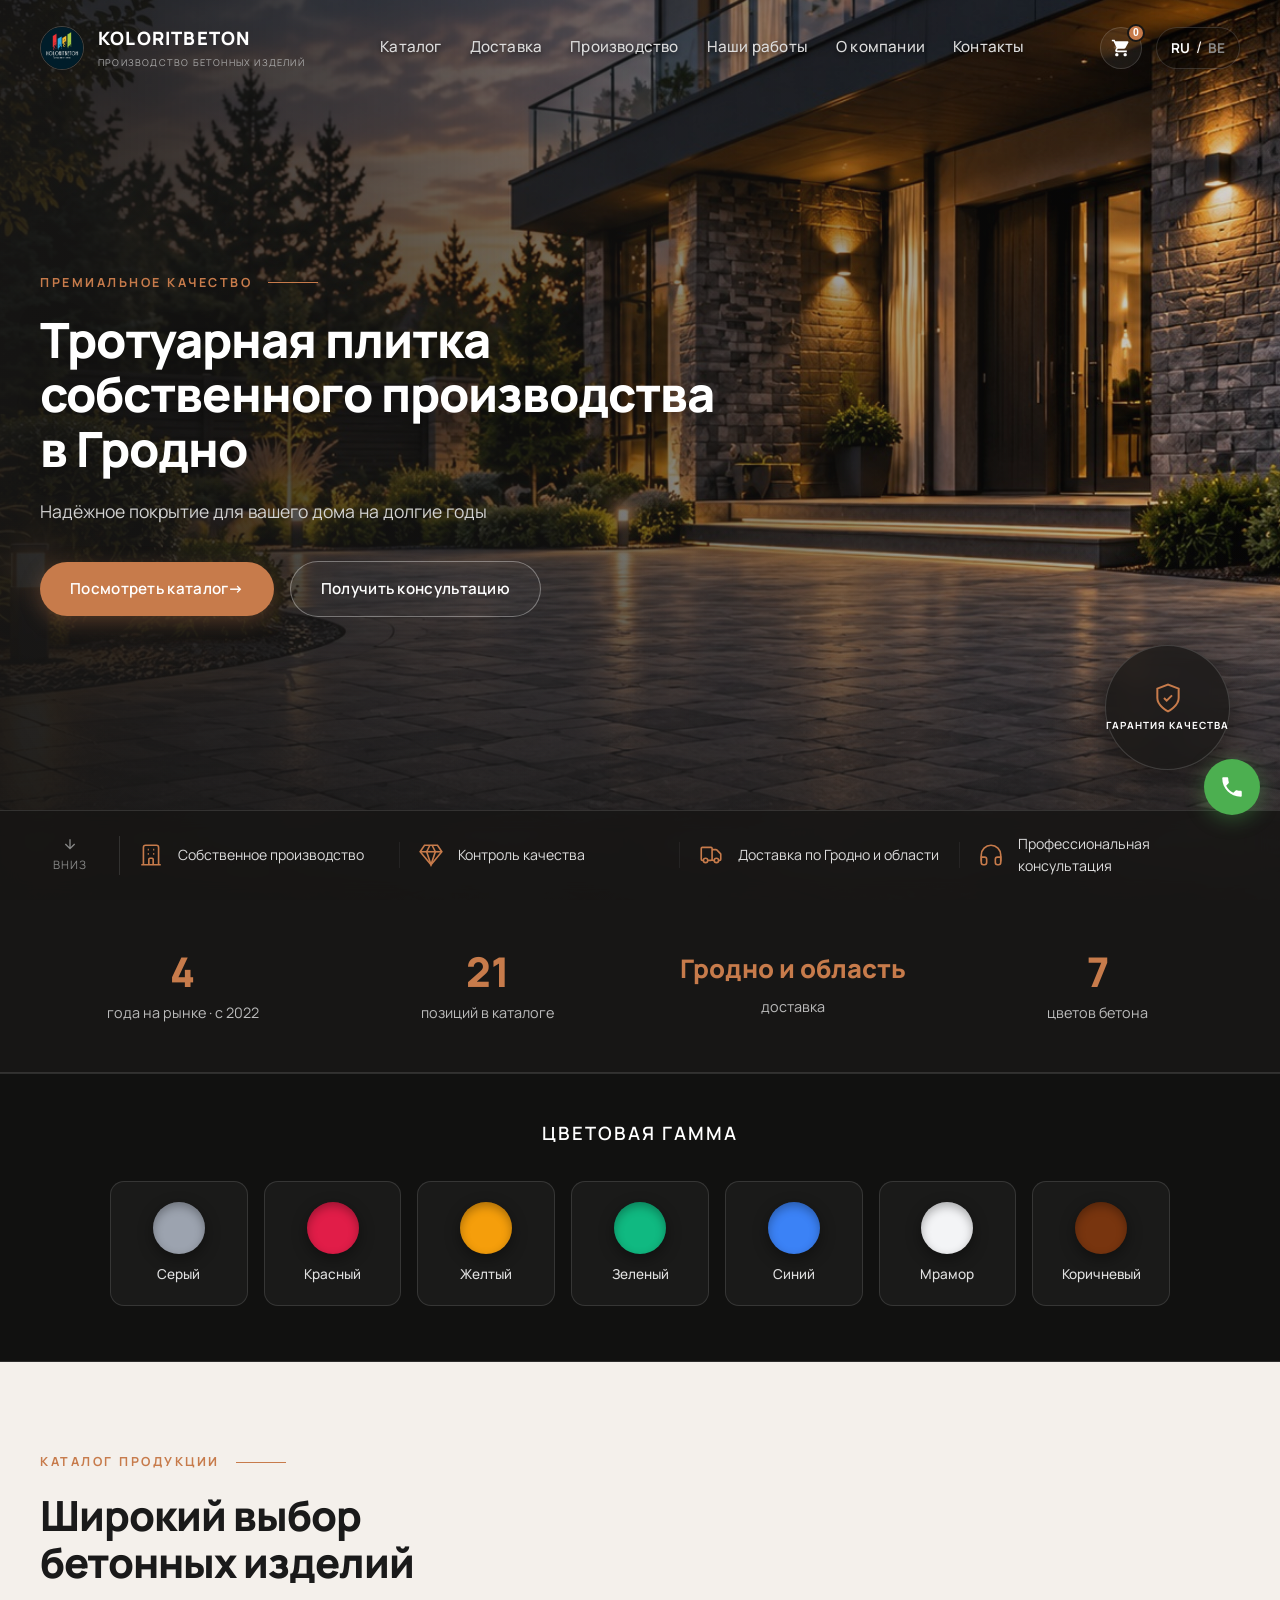
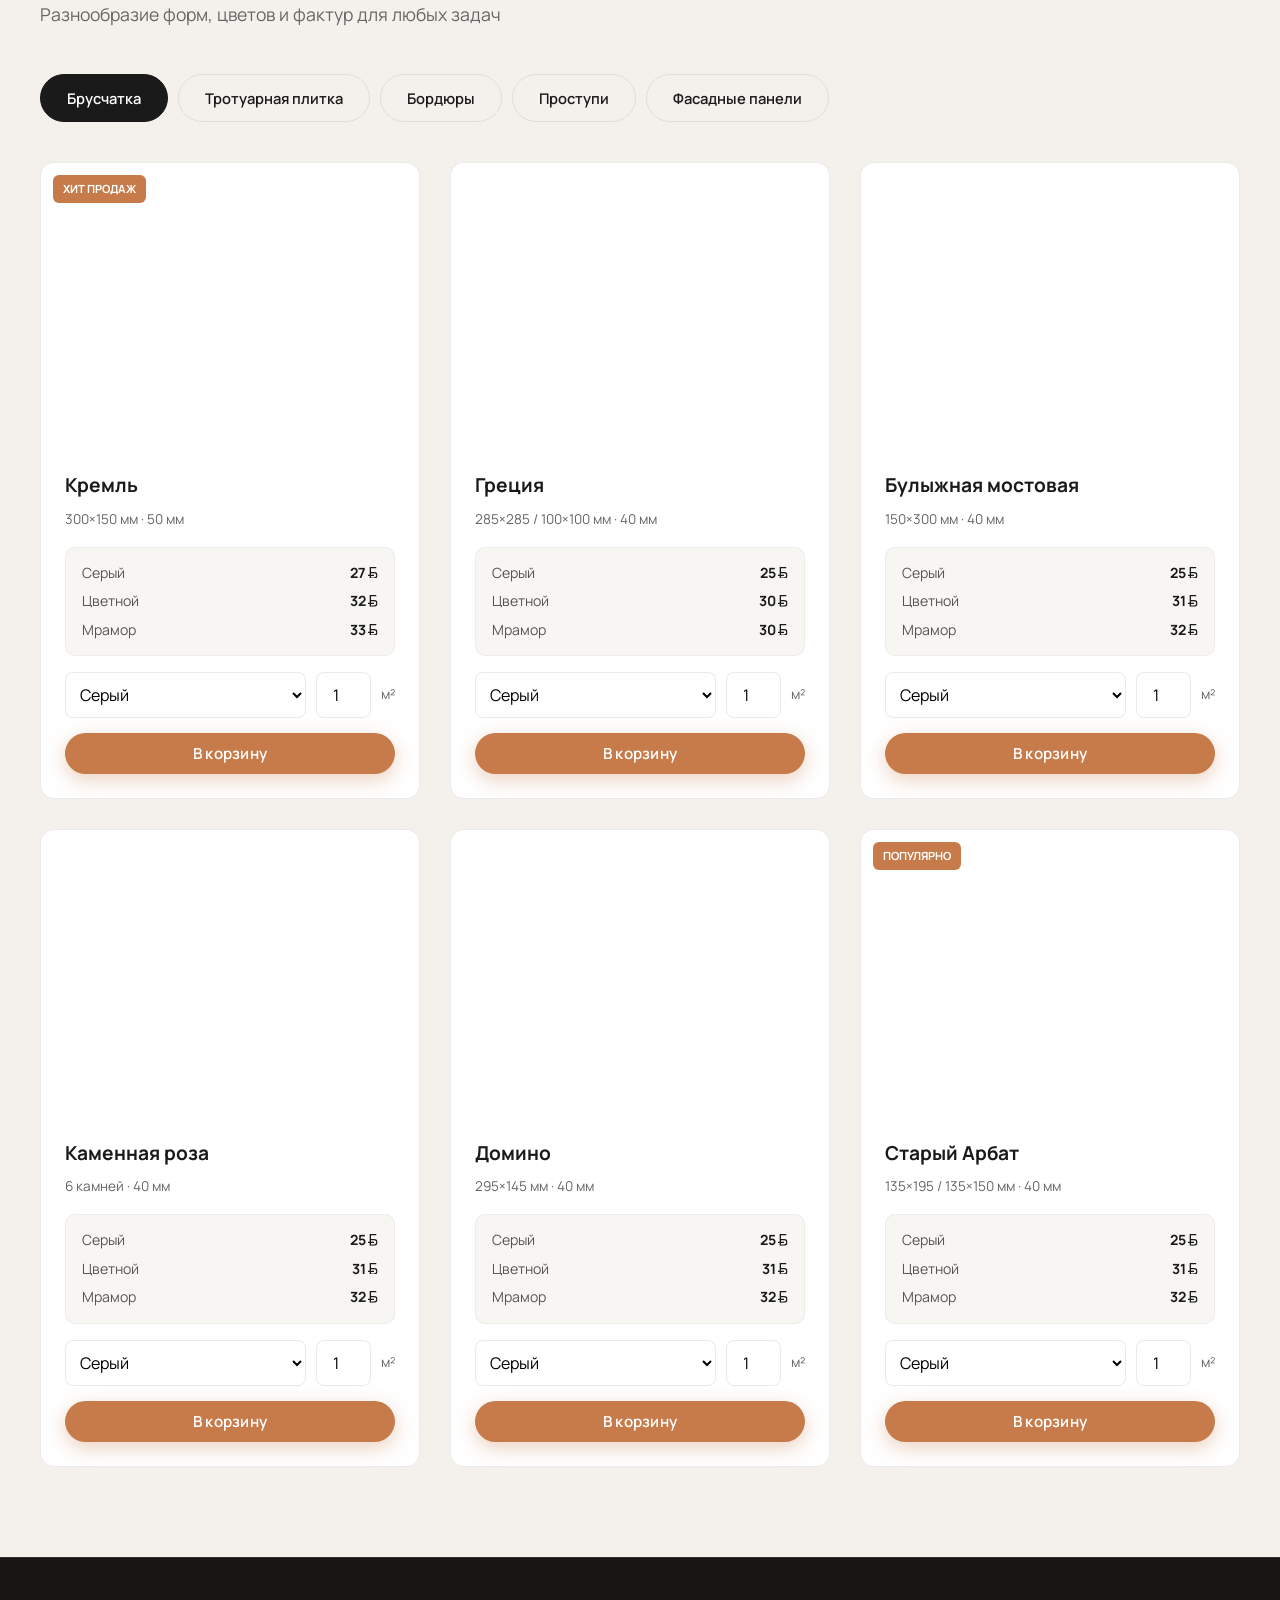
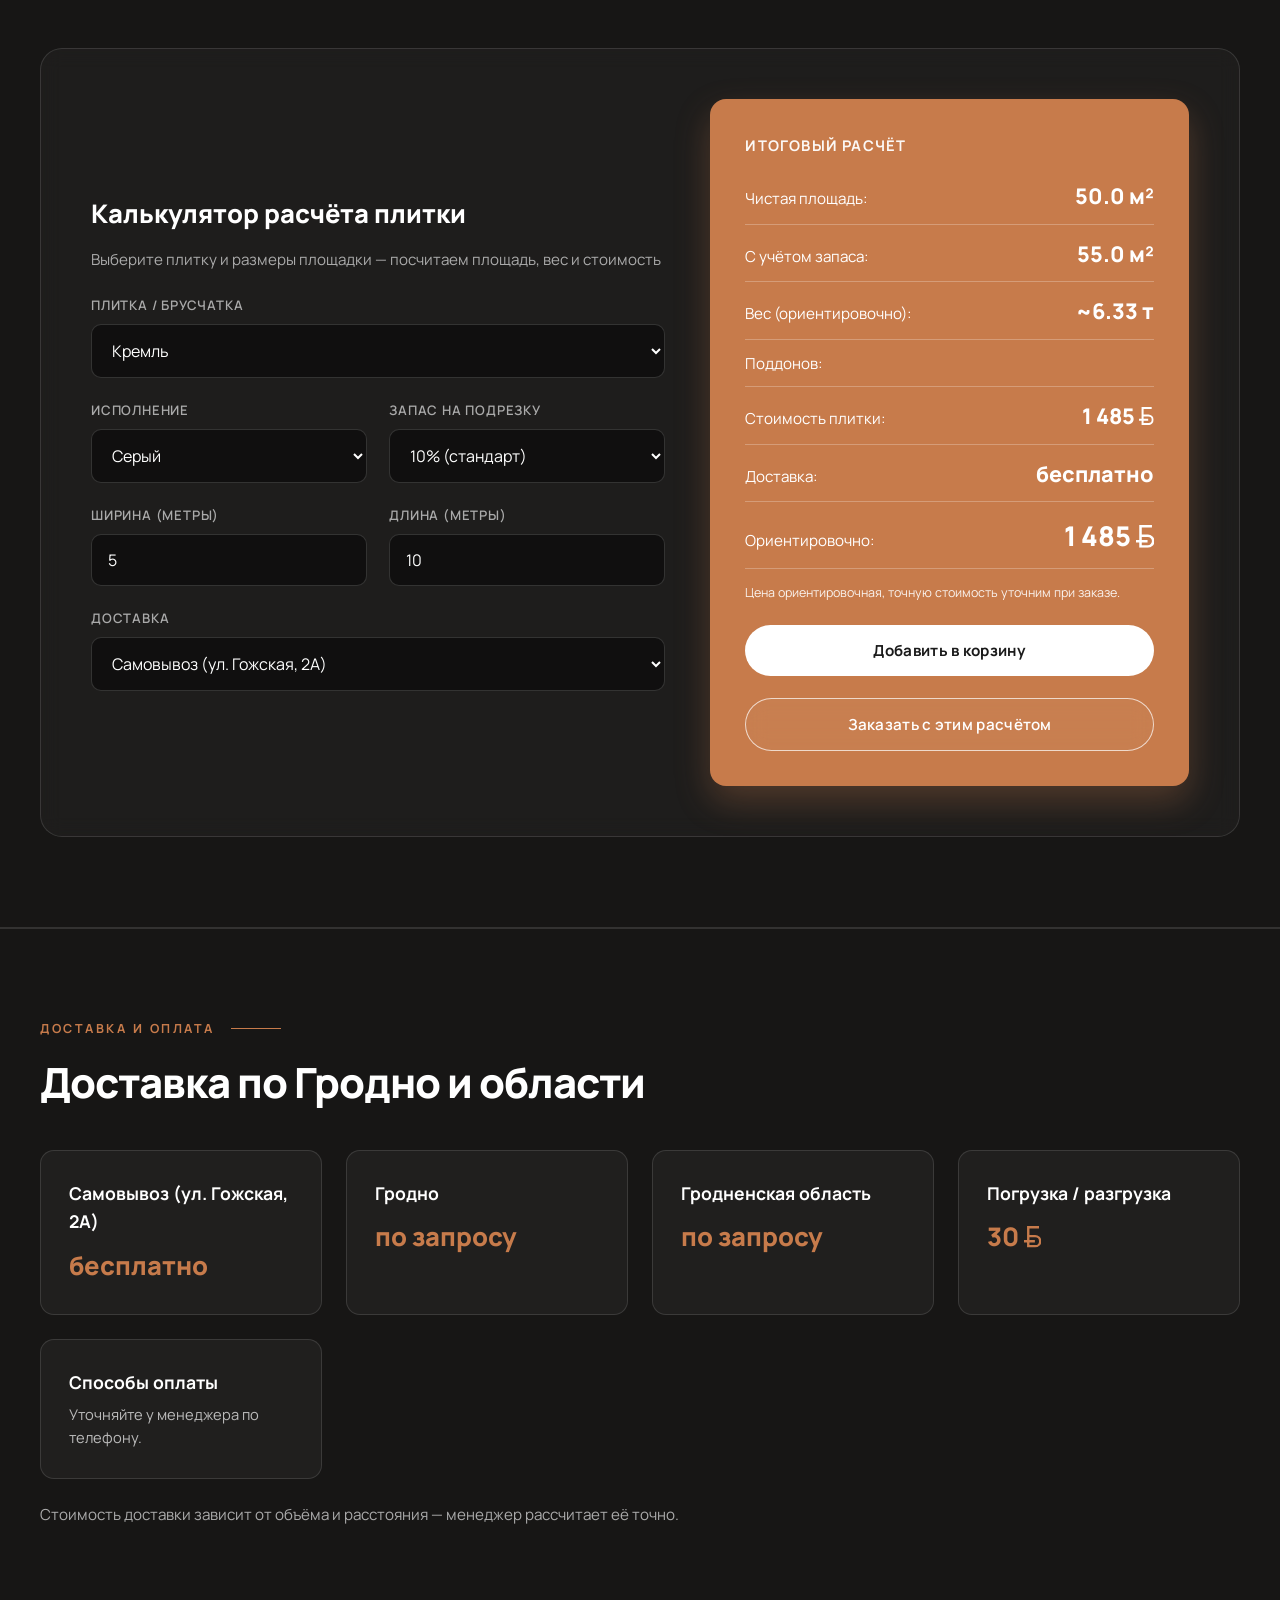
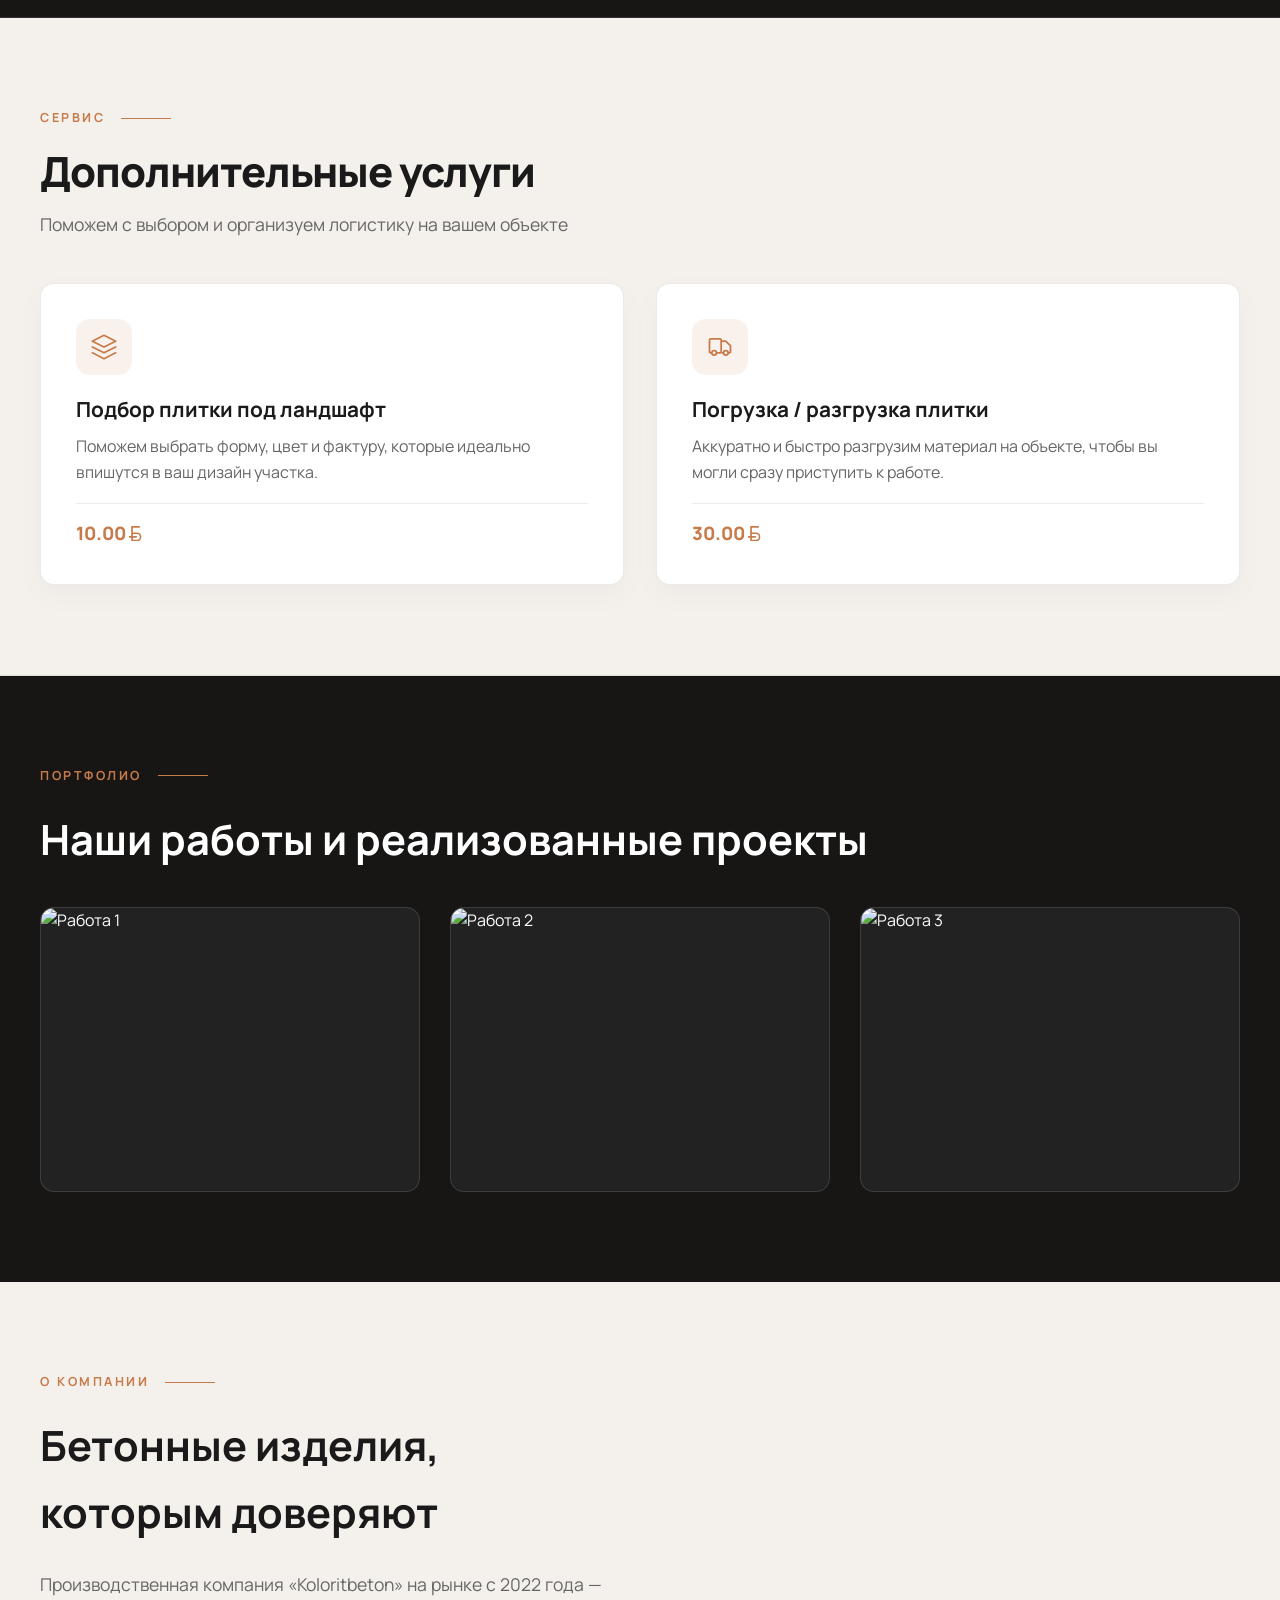
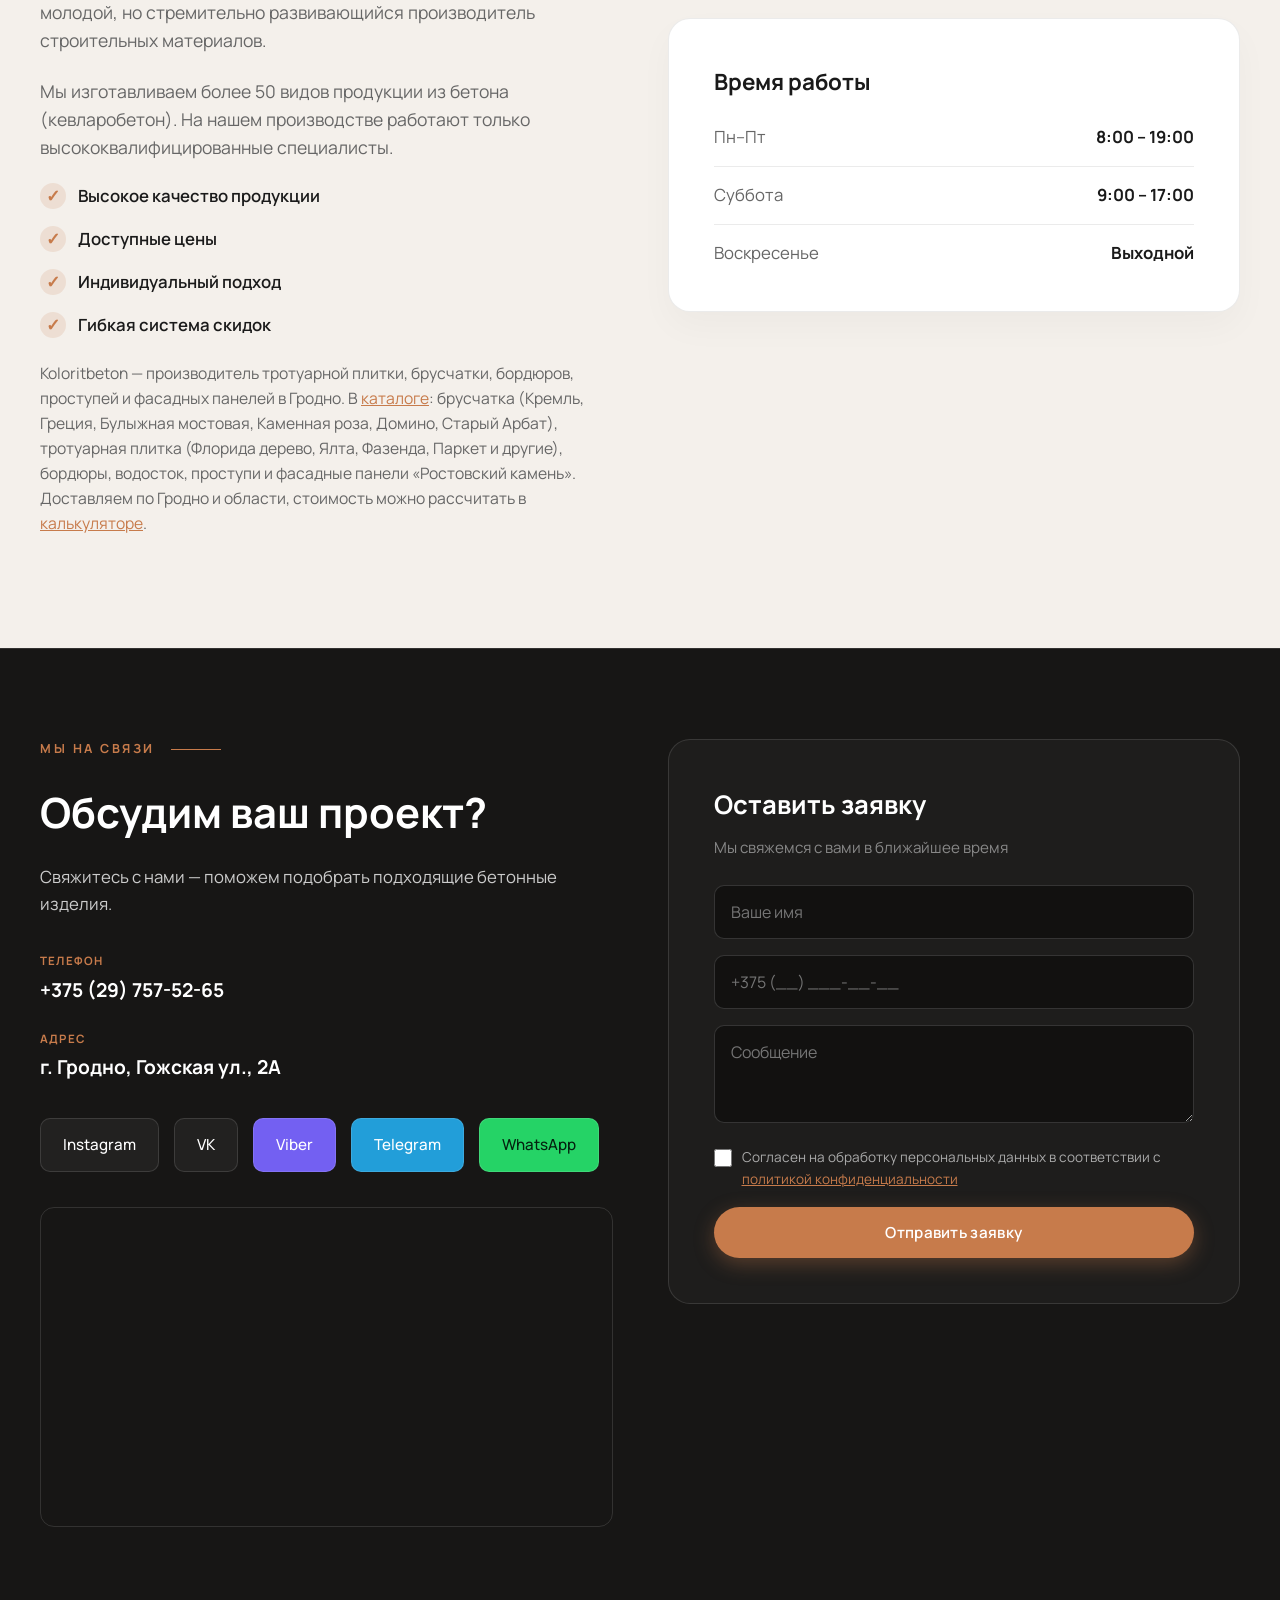
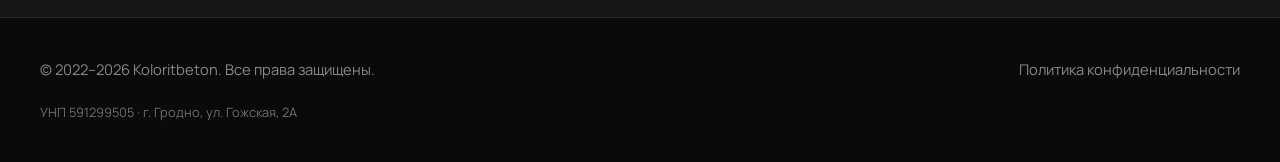
==== index.html @ 0c97b99b "Add files via upload" ====
<!DOCTYPE html>
<html lang="ru">
<head>
  <meta charset="UTF-8">
  <meta name="viewport" content="width=device-width, initial-scale=1.0, viewport-fit=cover">
  <meta name="theme-color" content="#171615">
  
  <title>Тротуарная плитка в Гродно — купить от производителя | Koloritbeton</title>
  <meta name="description" content="Тротуарная плитка, брусчатка, бордюры и фасадные панели собственного производства в Гродно. Цены, калькулятор, доставка по Гродно и области. Звоните!">
  <meta name="keywords" content="тротуарная плитка Гродно, брусчатка, купить плитку, колоритбетон, бетонные изделия">
  
  <meta name="robots" content="index, follow, max-image-preview:large">
  <link rel="canonical" href="https://djtimoxa94-arch.github.io/koloritbeton-site/">
  <link rel="icon" href="img/logo.png" type="image/png">
  <meta name="geo.region" content="BY-HR">
  <meta name="geo.placename" content="Гродно">
  <!-- Подтверждение прав (вставьте коды из Яндекс Вебмастера и Google Search Console):
  <meta name="yandex-verification" content="КОД">
  <meta name="google-site-verification" content="КОД"> -->
  <meta property="og:type" content="website">
  <meta property="og:locale" content="ru_RU">
  <meta property="og:site_name" content="Koloritbeton">
  <meta property="og:title" content="Тротуарная плитка в Гродно — Koloritbeton">
  <meta property="og:description" content="Собственное производство, калькулятор, доставка по Гродно и области.">
  <meta property="og:url" content="https://djtimoxa94-arch.github.io/koloritbeton-site/">
  <meta property="og:image" content="https://djtimoxa94-arch.github.io/koloritbeton-site/img/hero-bg.jpg">
  <meta property="og:image:width" content="1672">
  <meta property="og:image:height" content="941">
  <meta name="twitter:card" content="summary_large_image">
  <script type="application/ld+json">
  {
  "@context": "https://schema.org",
  "@graph": [
    {
      "@type": "LocalBusiness",
      "@id": "https://djtimoxa94-arch.github.io/koloritbeton-site/#org",
      "name": "Koloritbeton",
      "alternateName": "Колоритбетон",
      "url": "https://djtimoxa94-arch.github.io/koloritbeton-site/",
      "logo": "https://djtimoxa94-arch.github.io/koloritbeton-site/img/logo.png",
      "image": "https://djtimoxa94-arch.github.io/koloritbeton-site/img/hero-bg.jpg",
      "telephone": "+375297575265",
      "taxID": "591299505",
      "description": "Производство и продажа тротуарной плитки, брусчатки, бордюров, проступей и фасадных панелей в Гродно.",
      "address": {
        "@type": "PostalAddress",
        "streetAddress": "ул. Гожская, 2А",
        "addressLocality": "Гродно",
        "addressCountry": "BY"
      },
      "geo": {
        "@type": "GeoCoordinates",
        "latitude": 53.754207,
        "longitude": 23.826239
      },
      "areaServed": [
        "Гродно",
        "Гродненская область"
      ],
      "openingHoursSpecification": [
        {
          "@type": "OpeningHoursSpecification",
          "dayOfWeek": [
            "Monday",
            "Tuesday",
            "Wednesday",
            "Thursday",
            "Friday"
          ],
          "opens": "08:00",
          "closes": "19:00"
        },
        {
          "@type": "OpeningHoursSpecification",
          "dayOfWeek": "Saturday",
          "opens": "09:00",
          "closes": "17:00"
        }
      ],
      "sameAs": [
        "https://www.instagram.com/koloritbeton/",
        "https://vk.com/koloritbeton"
      ]
    },
    {
      "@type": "WebSite",
      "@id": "https://djtimoxa94-arch.github.io/koloritbeton-site/#site",
      "url": "https://djtimoxa94-arch.github.io/koloritbeton-site/",
      "name": "Koloritbeton",
      "inLanguage": "ru"
    }
  ]
}
  </script>

  <link rel="preconnect" href="https://fonts.googleapis.com">
  <link rel="preconnect" href="https://fonts.gstatic.com" crossorigin>
  <link href="https://fonts.googleapis.com/css2?family=Manrope:wght@400;500;600;700;800&display=swap" rel="stylesheet">
  
  <style>
    :root {
      --ink: #171615;
      --copper: #c77b4b;
      --copper-hover: #d58b5b;
      --cream: #f4f0eb;
      --cream-dark: #e8e2d9;
      --text-dark: #1A1A1A;
      --border-light: rgba(0,0,0,0.08);
      --radius: 14px;
    }
    * { box-sizing: border-box; margin: 0; padding: 0; -webkit-tap-highlight-color: transparent; }
    html { scroll-behavior: smooth; scroll-padding-top: 95px; }
    body { background: var(--ink); color: #fff; font-family: 'Manrope', sans-serif; line-height: 1.6; overflow-x: hidden; min-height: 100dvh; }
    a { color: inherit; text-decoration: none; transition: 0.3s; }
    .container { max-width: 1320px; margin: 0 auto; padding: 0 40px; }

    @keyframes cineFadeInUp {
      0% { opacity: 0; transform: translateY(40px); }
      100% { opacity: 1; transform: translateY(0); }
    }

    @keyframes cineBgZoom {
      0% { transform: scale(1.08); }
      100% { transform: scale(1); }
    }

    .animate-on-scroll {
      opacity: 0;
      transform: translateY(30px);
      transition: opacity 0.8s cubic-bezier(0.16, 1, 0.3, 1), transform 0.8s cubic-bezier(0.16, 1, 0.3, 1);
      will-change: opacity, transform;
    }
    .animate-on-scroll.visible {
      opacity: 1;
      transform: translateY(0);
    }

    .hero-bg {
      position: absolute;
      inset: 0;
      background: url('img/hero-bg.jpg') center top / cover no-repeat;
      z-index: 1;
      animation: cineBgZoom 1.8s cubic-bezier(0.16, 1, 0.3, 1) forwards;
      transition: background-image 0.5s ease-in-out;
    }
    
    .hero .eyebrow { animation: cineFadeInUp 1s cubic-bezier(0.16, 1, 0.3, 1) 0.2s forwards; opacity: 0; }
    .hero h1 { animation: cineFadeInUp 1.1s cubic-bezier(0.16, 1, 0.3, 1) 0.35s forwards; opacity: 0; }
    .hero .hero-lead { animation: cineFadeInUp 1.1s cubic-bezier(0.16, 1, 0.3, 1) 0.5s forwards; opacity: 0; }
    .hero .hero-buttons { animation: cineFadeInUp 1.1s cubic-bezier(0.16, 1, 0.3, 1) 0.65s forwards; opacity: 0; }
    .hero-badge-quality { animation: cineFadeInUp 1.2s cubic-bezier(0.16, 1, 0.3, 1) 0.8s forwards; opacity: 0; }
    .hero-bottom { animation: cineFadeInUp 1.2s cubic-bezier(0.16, 1, 0.3, 1) 0.9s forwards; opacity: 0; }

    .btn { display: inline-flex; align-items: center; justify-content: center; padding: 15px 30px; border-radius: 50px; border: none; font-weight: 600; font-size: 0.95rem; cursor: pointer; transition: all 0.3s cubic-bezier(0.16, 1, 0.3, 1); font-family: 'Manrope', sans-serif; touch-action: manipulation; letter-spacing: 0.3px; }
    .btn:hover { transform: translateY(-3px); }
    .btn-primary { background: var(--copper); color: #fff; box-shadow: 0 6px 20px rgba(199, 123, 75, 0.35); }
    .btn-primary:hover { background: var(--copper-hover); box-shadow: 0 12px 35px rgba(199, 123, 75, 0.5); }
    .btn-outline { border: 1px solid rgba(255,255,255,0.35); color: #fff; background: rgba(255,255,255,0.03); backdrop-filter: blur(10px); }
    .btn-outline:hover { background: rgba(255,255,255,0.1); border-color: #fff; }

    .site-header { position: absolute; top: 0; left: 0; width: 100%; z-index: 100; background: transparent; border-bottom: none; animation: cineFadeInUp 1s cubic-bezier(0.16, 1, 0.3, 1) 0.1s forwards; opacity: 0; }
    .header-inner { display: flex; align-items: center; justify-content: space-between; height: 95px; max-width: 1320px; margin: 0 auto; padding: 0 40px; }
    .brand { display: flex; align-items: center; gap: 14px; }
    .brand-logo { height: 44px; width: 44px; border-radius: 50%; object-fit: cover; border: 1px solid rgba(255,255,255,0.2); }
    .brand-copy b { font-size: 1.15rem; font-weight: 800; letter-spacing: 1.2px; display: block; color: #fff; }
    .brand-copy small { font-size: 0.58rem; color: #aaa; letter-spacing: 1.2px; display: block; margin-top: 2px; }
    
    .desktop-nav { display: flex; gap: 28px; align-items: center; }
    .desktop-nav a { font-weight: 500; font-size: 0.95rem; color: #dcdcdc; letter-spacing: 0.2px; text-shadow: 0 2px 4px rgba(0,0,0,0.5); transition: color 0.3s ease; }
    .desktop-nav a:hover { color: var(--copper); }
    
    .header-actions { display: flex; align-items: center; gap: 14px; }
    
    .cart-icon-btn { position: relative; background: rgba(255,255,255,0.06); border: 1px solid rgba(255,255,255,0.15); width: 42px; height: 42px; border-radius: 50%; display: flex; align-items: center; justify-content: center; cursor: pointer; color: #fff; transition: 0.3s; }
    .cart-icon-btn:hover { background: var(--copper); border-color: var(--copper); }
    .cart-icon-btn svg { width: 20px; height: 20px; fill: currentColor; }
    .cart-badge { position: absolute; top: -4px; right: -4px; background: var(--copper); color: #fff; font-size: 0.65rem; width: 18px; height: 18px; border-radius: 50%; display: flex; align-items: center; justify-content: center; font-weight: 700; border: 2px solid var(--ink); }

    .lang-switch { display: flex; align-items: center; gap: 6px; background: rgba(0,0,0,0.35); padding: 7px 14px; border-radius: 30px; border: 1px solid rgba(255,255,255,0.15); backdrop-filter: blur(8px); }
    .lang-btn { background: none; border: none; color: #888; font-family: inherit; font-weight: 700; cursor: pointer; font-size: 0.85rem; transition: color 0.3s; }
    .lang-btn.active { color: #fff; }
    
    .menu-toggle { display: none; background: none; border: none; width: 30px; height: 20px; flex-direction: column; justify-content: space-between; cursor: pointer; z-index: 101; }
    .menu-toggle i { display: block; height: 2px; background: #fff; width: 100%; transition: 0.3s; }
    .menu-toggle.active i:nth-child(1) { transform: rotate(45deg) translate(5px, 5px); }
    .menu-toggle.active i:nth-child(2) { opacity: 0; }
    .menu-toggle.active i:nth-child(3) { transform: rotate(-45deg) translate(5px, -5px); }
    
    .mobile-menu { position: fixed; inset: 0; background: var(--ink); z-index: 100; display: flex; flex-direction: column; justify-content: center; align-items: center; gap: 25px; transform: translateY(-100%); transition: 0.4s cubic-bezier(0.16, 1, 0.3, 1); }
    .mobile-menu.active { transform: translateY(0); }
    .mobile-menu a { font-size: 1.4rem; font-weight: 600; }
    .mobile-menu .close-btn { position: absolute; top: 20px; right: 20px; font-size: 2rem; cursor: pointer; color: #fff; }

    .hero { position: relative; display: flex; flex-direction: column; height: 100vh; min-height: 720px; justify-content: space-between; overflow: hidden; }
    .hero-shade { position: absolute; inset: 0; background: linear-gradient(90deg, rgba(23,22,21,0.92) 0%, rgba(23,22,21,0.55) 50%, rgba(23,22,21,0.15) 100%), linear-gradient(0deg, rgba(23,22,21,0.75) 0%, transparent 45%); z-index: 2; }
    
    .hero-content { position: relative; z-index: 3; max-width: 1320px; width: 100%; margin: auto auto auto 0; padding: 120px 40px 40px; display: flex; flex-direction: column; justify-content: center; }
    .eyebrow { display: flex; align-items: center; gap: 16px; color: var(--copper); font-size: 0.78rem; font-weight: 700; text-transform: uppercase; letter-spacing: 2.5px; margin-bottom: 20px; }
    .eyebrow i { display: block; height: 1px; width: 50px; background: currentColor; }
    
    .hero h1 { font-size: clamp(2.2rem, 3.8vw, 3.9rem); font-weight: 800; line-height: 1.12; margin-bottom: 22px; letter-spacing: -1px; color: #ffffff; max-width: 780px; text-shadow: 0 4px 25px rgba(0,0,0,0.4); }
    .hero-lead { font-size: 1.1rem; color: #d2d2d2; margin-bottom: 35px; max-width: 480px; line-height: 1.55; }
    .hero-buttons { display: flex; gap: 16px; flex-wrap: wrap; align-items: center; }

    .hero-badge-quality { position: absolute; right: 50px; bottom: 130px; z-index: 3; width: 125px; height: 125px; background: rgba(23,22,21,0.75); border: 1px solid rgba(255,255,255,0.15); border-radius: 50%; display: flex; flex-direction: column; align-items: center; justify-content: center; text-align: center; backdrop-filter: blur(10px); box-shadow: 0 10px 30px rgba(0,0,0,0.5); }
    .hero-badge-quality svg { width: 32px; height: 32px; color: var(--copper); margin-bottom: 4px; }
    .hero-badge-quality span { font-size: 0.62rem; font-weight: 700; text-transform: uppercase; letter-spacing: 1px; color: #fff; }

    .hero-bottom { position: relative; z-index: 3; background: rgba(23,22,21,0.85); border-top: 1px solid rgba(255,255,255,0.12); display: grid; grid-template-columns: 80px 1fr 1fr 1fr 1fr; align-items: center; padding: 22px 40px; backdrop-filter: blur(10px); }
    .hero-scroll-hint { display: flex; flex-direction: column; align-items: center; gap: 4px; color: #888; font-size: 0.72rem; border-right: 1px solid rgba(255,255,255,0.12); padding-right: 20px; letter-spacing: 1px; text-transform: uppercase; }
    .hero-scroll-hint svg { width: 16px; height: 16px; stroke: currentColor; animation: bounce 2s infinite; }
    @keyframes bounce { 0%, 20%, 50%, 80%, 100% { transform: translateY(0); } 40% { transform: translateY(4px); } 60% { transform: translateY(2px); } }
    
    .feature { display: flex; align-items: center; gap: 14px; font-size: 0.88rem; color: #dcdcdc; padding: 0 18px; border-right: 1px solid rgba(255,255,255,0.06); }
    .feature:last-child { border-right: none; }
    .feature svg { width: 26px; height: 26px; color: var(--copper); flex-shrink: 0; }

    .palette { padding: 45px 0; border-top: 1px solid rgba(255,255,255,0.12); border-bottom: 1px solid rgba(255,255,255,0.12); background: rgba(0,0,0,0.25); text-align: center; }
    .palette h2 { font-size: 1.15rem; font-weight: 600; margin-bottom: 22px; text-transform: uppercase; color: #fff; letter-spacing: 2px; }
    .color-slider-wrapper { max-width: 1100px; margin: 0 auto; }
    .color-slider { display: flex; gap: 16px; overflow-x: auto; scroll-snap-type: x mandatory; scrollbar-width: none; padding: 10px 20px; }
    .color-slider::-webkit-scrollbar { display: none; }
    .color-card { flex: 1 1 0; min-width: 100px; scroll-snap-align: center; background: rgba(255,255,255,0.04); border-radius: 14px; padding: 20px 8px; display: flex; flex-direction: column; align-items: center; gap: 10px; border: 1px solid rgba(255,255,255,0.12); }
    .color-circle { width: 52px; height: 52px; border-radius: 50%; box-shadow: inset 0 4px 10px rgba(0,0,0,0.3), 0 5px 15px rgba(0,0,0,0.4); }
    .color-name { font-weight: 500; font-size: 0.85rem; color: #e0e0e0; }

    .section-light { background: var(--cream); color: var(--text-dark); padding: 90px 0; }
    .section-intro { margin-bottom: 45px; }
    .section-intro h2 { font-size: 2.6rem; font-weight: 800; line-height: 1.12; margin-bottom: 15px; letter-spacing: -1px; }
    .section-intro p { font-size: 1.1rem; color: #666; }
    .tabs { display: flex; gap: 10px; flex-wrap: wrap; margin-bottom: 40px; }
    .tab-btn { padding: 13px 26px; border: 1px solid var(--border-light); background: transparent; border-radius: 50px; font-family: inherit; font-size: 0.92rem; font-weight: 600; color: var(--text-dark); cursor: pointer; transition: 0.3s; }
    .tab-btn:hover { border-color: var(--copper); color: var(--copper); }
    .tab-btn.active { background: var(--text-dark); color: #fff; border-color: var(--text-dark); }
    .tab-content { display: none; }
    .tab-content.active { display: block; animation: fadeIn 0.4s ease; }
    @keyframes fadeIn { from { opacity: 0; transform: translateY(10px); } to { opacity: 1; transform: translateY(0); } }

    .product-grid { display: grid; grid-template-columns: repeat(auto-fill, minmax(280px, 1fr)); gap: 30px; }
    .card { background: #fff; border: 1px solid var(--border-light); border-radius: var(--radius); overflow: hidden; display: flex; flex-direction: column; transition: 0.35s ease; position: relative; cursor: pointer; }
    .card:hover { transform: translateY(-6px); box-shadow: 0 20px 40px rgba(0,0,0,0.1); }
    .card-img { width: 100%; aspect-ratio: 4/3; background: var(--cream-dark) center/cover no-repeat; }
    .card-body { padding: 24px; flex: 1; display: flex; flex-direction: column; }
    .card-body h3 { font-size: 1.2rem; font-weight: 700; margin-bottom: 8px; color: var(--text-dark); }
    .card-specs { font-size: 0.85rem; color: #666; margin-bottom: 16px; flex-grow: 1; }
    .card-prices { display: flex; flex-direction: column; gap: 6px; background: #f8f6f2; padding: 14px 16px; border-radius: 10px; margin-bottom: 16px; border: 1px solid rgba(0,0,0,0.04); }
    .price-row { display: flex; justify-content: space-between; font-size: 0.88rem; color: #555; }
    .price-row b { color: var(--text-dark); font-weight: 700; }
    .card-controls { display: flex; gap: 10px; margin-bottom: 15px; }
    .card-controls select, .card-controls input { padding: 10px; border: 1px solid var(--border-light); border-radius: 8px; font-family: inherit; font-size: 16px; background: #fff; }
    .card-controls select { flex: 1; }

    .calc-section { padding: 90px 0; background: var(--ink); border-top: 1px solid rgba(255,255,255,0.12); border-bottom: 1px solid rgba(255,255,255,0.12); }
    .calc-card { background: rgba(255,255,255,0.03); border: 1px solid rgba(255,255,255,0.12); border-radius: 22px; padding: 50px; backdrop-filter: blur(10px); }
    .calc-grid { display: grid; grid-template-columns: 1.2fr 1fr; gap: 45px; align-items: center; }
    .calc-inputs { display: grid; grid-template-columns: 1fr 1fr; gap: 22px; }
    .calc-group { display: flex; flex-direction: column; gap: 8px; }
    .calc-group.full { grid-column: span 2; }
    .calc-group label { font-size: 0.82rem; font-weight: 600; color: #aaa; text-transform: uppercase; letter-spacing: 0.8px; }
    .calc-group input, .calc-group select { width: 100%; padding: 14px 16px; background: rgba(0,0,0,0.45); border: 1px solid rgba(255,255,255,0.15); border-radius: 10px; color: #fff; font-family: inherit; font-size: 16px; outline: none; transition: 0.3s; }
    .calc-group input:focus, .calc-group select:focus { border-color: var(--copper); }
    
    .calc-result-box { background: var(--copper); border-radius: 16px; padding: 35px; color: #fff; display: flex; flex-direction: column; justify-content: space-between; gap: 22px; box-shadow: 0 15px 35px rgba(199,123,75,0.3); }
    .calc-res-title { font-size: 0.92rem; text-transform: uppercase; font-weight: 700; letter-spacing: 1.2px; opacity: 0.95; }
    .calc-res-values { display: flex; flex-direction: column; gap: 12px; }
    .calc-res-row { display: flex; justify-content: space-between; align-items: baseline; border-bottom: 1px solid rgba(255,255,255,0.25); padding-bottom: 10px; }
    .calc-res-row span { font-size: 0.95rem; }
    .calc-res-row b { font-size: 1.35rem; font-weight: 800; }
    .calc-res-row.total b { font-size: 1.7rem; color: #fff; }

    .services-section { background: var(--cream); color: var(--text-dark); padding: 90px 0; border-bottom: 1px solid var(--border-light); }
    .services-grid { display: grid; grid-template-columns: repeat(auto-fit, minmax(320px, 1fr)); gap: 32px; }
    .service-card { background: #fff; border: 1px solid var(--border-light); border-radius: var(--radius); padding: 35px; display: flex; flex-direction: column; gap: 18px; box-shadow: 0 10px 30px rgba(0,0,0,0.03); transition: 0.35s ease; }
    .service-card:hover { transform: translateY(-5px); box-shadow: 0 20px 40px rgba(0,0,0,0.08); }
    .service-icon { width: 56px; height: 56px; background: rgba(199,123,75,0.1); color: var(--copper); border-radius: 14px; display: flex; align-items: center; justify-content: center; }
    .service-icon svg { width: 28px; height: 28px; }
    .service-text h3 { font-size: 1.3rem; font-weight: 700; color: var(--text-dark); margin-bottom: 8px; }
    .service-text p { font-size: 1rem; color: #666; line-height: 1.6; }
    .service-price { font-weight: 800; font-size: 1.15rem; color: var(--copper); margin-top: auto; padding-top: 15px; border-top: 1px solid var(--border-light); }

    .works { padding: 90px 0; background: var(--ink); }
    .works h2 { font-size: 2.6rem; margin-bottom: 35px; color: #fff; }
    .works-grid { display: grid; grid-template-columns: repeat(auto-fill, minmax(340px, 1fr)); gap: 30px; }
    .work-card { border-radius: var(--radius); overflow: hidden; aspect-ratio: 4/3; cursor: pointer; background: #222; border: 1px solid rgba(255,255,255,0.12); }
    .work-card img { width: 100%; height: 100%; object-fit: cover; transition: 0.5s ease; }
    .work-card:hover img { transform: scale(1.05); }

    .contacts { padding: 90px 0; background: var(--ink); border-top: 1px solid rgba(255,255,255,0.12); }
    .contact-grid { display: grid; grid-template-columns: 1fr 1fr; gap: 55px; }
    .contact-copy h2 { font-size: 2.6rem; margin-bottom: 18px; }
    .contact-copy p { color: #ccc; margin-bottom: 35px; font-size: 1.05rem; }
    .contact-details { display: flex; flex-direction: column; gap: 24px; margin-bottom: 35px; }
    .contact-item small { display: block; font-size: 0.72rem; color: var(--copper); text-transform: uppercase; letter-spacing: 1.2px; margin-bottom: 4px; font-weight: 700; }
    .contact-item b { font-size: 1.2rem; }
    .social-links { display: flex; gap: 15px; flex-wrap: wrap; margin-bottom: 35px; }
    .social-links a { display: inline-flex; align-items: center; gap: 10px; padding: 14px 22px; background: rgba(255,255,255,0.05); border: 1px solid rgba(255,255,255,0.12); border-radius: 10px; font-weight: 500; font-size: 0.95rem; color: #fff; transition: 0.3s; }
    .social-links a:hover { background: var(--copper); border-color: var(--copper); }
    .map-wrapper { width: 100%; height: 320px; border-radius: var(--radius); overflow: hidden; border: 1px solid rgba(255,255,255,0.12); }
    .map-wrapper iframe { width: 100%; height: 100%; border: none; filter: grayscale(0.3) contrast(1.1); }

    .form { background: rgba(255,255,255,0.03); padding: 45px; border-radius: 22px; border: 1px solid rgba(255,255,255,0.12); }
    .form h3 { font-size: 1.6rem; margin-bottom: 10px; }
    .form p { color: #888; margin-bottom: 25px; font-size: 0.95rem; }
    .form input, .form textarea { width: 100%; padding: 15px 16px; margin-bottom: 16px; background: rgba(0,0,0,0.4); border: 1px solid rgba(255,255,255,0.15); border-radius: 10px; color: #fff; font-family: inherit; font-size: 16px; }
    .form input:focus, .form textarea:focus { outline: none; border-color: var(--copper); }
    .form button { width: 100%; }
    .error-hint { display: none; color: #ff6b6b; font-size: 0.85rem; margin: -8px 0 12px; }
    input.error { border-color: #ff6b6b !important; }

    .about-section { background: var(--cream); color: var(--text-dark); padding: 90px 0; }
    .about-grid { display: grid; grid-template-columns: 1fr 1fr; gap: 55px; align-items: center; }
    .about-text h2 { font-size: 2.6rem; margin-bottom: 25px; color: var(--text-dark); }
    .about-text p { font-size: 1.1rem; color: #666; margin-bottom: 22px; line-height: 1.6; }
    .checks { list-style: none; display: flex; flex-direction: column; gap: 16px; }
    .checks li { display: flex; align-items: center; gap: 12px; font-weight: 600; color: var(--text-dark); font-size: 1.05rem; }
    .checks li::before { content: "✓"; display: flex; align-items: center; justify-content: center; width: 26px; height: 26px; background: rgba(199, 123, 75, 0.15); color: var(--copper); border-radius: 50%; font-weight: 800; flex-shrink: 0; }
    .worktime { background: #fff; padding: 45px; border-radius: 22px; border: 1px solid var(--border-light); box-shadow: 0 15px 35px rgba(0,0,0,0.03); }
    .worktime h3 { margin-bottom: 24px; color: var(--text-dark); font-size: 1.4rem; }
    .worktime p { display: flex; justify-content: space-between; border-bottom: 1px solid var(--border-light); padding-bottom: 15px; margin-bottom: 15px; color: #666; font-size: 1.05rem; }
    .worktime p:last-child { border: none; margin-bottom: 0; padding-bottom: 0; }
    .worktime b { color: var(--text-dark); }

    footer { padding: 40px 0; background: #0a0a0a; border-top: 1px solid rgba(255,255,255,0.12); color: #888; font-size: 0.92rem; }
    .footer-inner { display: flex; justify-content: space-between; align-items: center; flex-wrap: wrap; gap: 20px; max-width: 1320px; margin: 0 auto; padding: 0 40px; }

    .mobile-nav { display: none; position: fixed; bottom: 0; left: 0; width: 100%; background: #1b1a19; border-top: 1px solid rgba(255,255,255,0.12); z-index: 99; height: calc(65px + env(safe-area-inset-bottom)); padding-bottom: env(safe-area-inset-bottom); }
    .mobile-nav__inner { display: flex; justify-content: space-around; align-items: center; height: 65px; }
    .mobile-nav a { display: flex; flex-direction: column; align-items: center; justify-content: center; gap: 4px; color: #888; font-size: 0.7rem; width: 25%; height: 100%; text-decoration: none; transition: 0.3s; }
    .mobile-nav a.selected, .mobile-nav a:hover { color: var(--copper); }
    .mobile-nav a svg { width: 22px; height: 22px; fill: currentColor; }

    .floating-call { position: fixed; bottom: calc(85px + env(safe-area-inset-bottom)); right: 20px; width: 56px; height: 56px; background: #4CAF50; border-radius: 50%; display: flex; align-items: center; justify-content: center; z-index: 98; box-shadow: 0 4px 20px rgba(76, 175, 80, 0.4); transition: 0.3s; animation: pulse-ring 2s infinite cubic-bezier(0.45, 0, 0.55, 1); }
    .floating-call:hover { transform: scale(1.1); animation: none; }
    .floating-call svg { width: 26px; height: 26px; fill: #fff; }

    @keyframes pulse-ring {
      0% { box-shadow: 0 0 0 0 rgba(76, 175, 80, 0.7); }
      70% { box-shadow: 0 0 0 16px rgba(76, 175, 80, 0); }
      100% { box-shadow: 0 0 0 0 rgba(76, 175, 80, 0); }
    }
    
    .floating-up { padding: 0; position: fixed; bottom: calc(85px + env(safe-area-inset-bottom)); left: 20px; width: 40px; height: 40px; background: rgba(255,255,255,0.1); border: 1px solid rgba(255,255,255,0.12); border-radius: 50%; display: flex; align-items: center; justify-content: center; cursor: pointer; opacity: 0; pointer-events: none; transition: 0.3s; z-index: 99; backdrop-filter: blur(10px); }
    .floating-up.show { opacity: 1; pointer-events: auto; }
    .floating-up:hover { background: var(--copper); border-color: var(--copper); }
    .floating-up svg { width: 18px; height: 18px; fill: #fff; }

    .modal { position: fixed; inset: 0; z-index: 1002; background: rgba(0,0,0,0.85); display: none; align-items: center; justify-content: center; padding: 20px; backdrop-filter: blur(8px); -webkit-backdrop-filter: blur(8px); }
    .modal.show { display: flex; }
    .modal-content { background: #fff; color: var(--text-dark); border-radius: 22px; max-width: 580px; width: 100%; max-height: 85vh; overflow-y: auto; padding: 40px; position: relative; text-align: left; box-shadow: 0 30px 70px rgba(0,0,0,0.5); -webkit-overflow-scrolling: touch; }
    .modal-close { position: absolute; top: 20px; right: 24px; font-size: 28px; cursor: pointer; color: #888; line-height: 1; }
    .modal-content h2 { font-size: 1.6rem; margin-bottom: 18px; color: var(--text-dark); font-weight: 800; }
    .modal-content p { color: #555; margin-bottom: 14px; font-size: 0.95rem; line-height: 1.6; }
    .modal-content input { width: 100%; padding: 14px 16px; margin-bottom: 16px; border: 1px solid #ddd; border-radius: 10px; font-size: 16px; font-family: inherit; }

    .cart-item-row { display: flex; justify-content: space-between; align-items: center; padding: 14px 0; border-bottom: 1px solid #eee; gap: 12px; }
    .cart-item-info b { display: block; font-size: 1rem; color: var(--text-dark); }
    .cart-item-info small { color: #778; font-size: 0.85rem; }
    .cart-item-controls { display: flex; align-items: center; gap: 8px; }
    .cart-item-controls button { width: 32px; height: 32px; border: 1px solid #ddd; background: #f9f9f9; border-radius: 8px; cursor: pointer; font-weight: bold; font-size: 1rem; }
    .cart-total-section { margin-top: 25px; padding-top: 18px; border-top: 2px solid #eee; display: flex; justify-content: space-between; align-items: center; font-size: 1.2rem; font-weight: 800; color: var(--text-dark); }

    @media(max-width: 1100px) {
      .hero-badge-quality { display: none; }
      .calc-grid { grid-template-columns: 1fr; }
    }

    @media(max-width: 900px) {
      .desktop-nav, .desktop-only { display: none; }
      .menu-toggle { display: flex; }
      .header-inner { height: 80px; padding: 0 20px; }
      .container { padding: 0 20px; }
      
      .hero { height: auto; min-height: 100dvh; padding-top: 80px; padding-bottom: 30px; }
      .hero-content { padding: 40px 20px; margin: auto 0; }
      .hero h1 { font-size: 2.1rem; }
      .hero-lead { font-size: 0.98rem; }
      .hero-buttons { flex-direction: column; gap: 12px; }
      .hero-buttons .btn { width: 100%; }
      .hero-bottom { display: none; }
      
      .palette { padding: 35px 0; }
      .color-card { flex: 0 0 calc(45% - 10px); }

      .calc-card { padding: 25px; }
      .calc-inputs { grid-template-columns: 1fr; }
      .calc-group.full { grid-column: span 1; }

      .section-light, .calc-section, .services-section, .works, .contacts, .about-section { padding: 70px 0; }
      .section-intro h2, .works h2, .contact-copy h2, .about-text h2 { font-size: 2rem; }
      
      .product-grid { 
        display: flex; 
        overflow-x: auto; 
        gap: 16px; 
        padding: 0 20px 15px 20px; 
        margin: 0; 
        width: 100%;
        scroll-snap-type: x mandatory; 
        -webkit-overflow-scrolling: touch; 
        touch-action: pan-x pan-y;
      }
      .card { flex: 0 0 82%; scroll-snap-align: start; }
      
      .about-grid, .contact-grid { grid-template-columns: 1fr; gap: 35px; }
      .map-wrapper { height: 260px; }
      
      .mobile-nav { display: block; }
      footer { padding-bottom: calc(85px + env(safe-area-inset-bottom)); }
      .footer-inner { padding: 0 20px; flex-direction: column; text-align: center; }
      
      .floating-call { bottom: calc(80px + env(safe-area-inset-bottom)); right: 15px; width: 50px; height: 50px; }
      .floating-up { bottom: calc(80px + env(safe-area-inset-bottom)); left: 15px; width: 36px; height: 36px; }
      .modal-content { padding: 25px; }
    }

    .byn { display: inline-block; width: 0.68em; height: 0.84em; margin-left: 0.18em; vertical-align: -0.06em; flex: none; }
    .hero-bg { inset: -8% 0; translate: 0 var(--py, 0px); }
    .hero .eyebrow i { transform-origin: left; animation: lineGrow 1.2s cubic-bezier(0.16, 1, 0.3, 1) 0.6s both; }
    @keyframes lineGrow { from { transform: scaleX(0); } }
    .animate-on-scroll.visible { will-change: auto; }
    @keyframes itemIn { from { opacity: 0; transform: translateY(26px) scale(0.96); } to { opacity: 1; transform: none; } }
    .animate-on-scroll.visible .color-card, .animate-on-scroll.visible .service-card, .animate-on-scroll.visible .work-card, .animate-on-scroll.visible .checks li,
    .animate-on-scroll.visible .tab-content.active .card { animation: itemIn 0.7s cubic-bezier(0.16, 1, 0.3, 1) backwards; animation-delay: calc(var(--i, 0) * 70ms); }
    .card-img { display: block; object-fit: cover; transition: transform 0.7s cubic-bezier(0.16, 1, 0.3, 1); }
    .card:hover { border-color: rgba(199,123,75,0.55); }
    .card:hover .card-img { transform: scale(1.07); }
    .color-card { transition: transform 0.35s cubic-bezier(0.16, 1, 0.3, 1), border-color 0.35s; }
    .color-card:hover { transform: translateY(-6px); border-color: rgba(199,123,75,0.6); }
    .color-circle { transition: transform 0.4s cubic-bezier(0.16, 1, 0.3, 1); }
    .color-card:hover .color-circle { transform: scale(1.15); }
    .btn-primary { position: relative; overflow: hidden; }
    .btn-primary::after { content: ""; position: absolute; top: 0; left: -120%; width: 60%; height: 100%; background: linear-gradient(100deg, transparent, rgba(255,255,255,0.35), transparent); transform: skewX(-20deg); transition: left 0.7s; pointer-events: none; }
    .btn-primary:hover::after { left: 140%; }
    .btn:active { transform: scale(0.97); }
    .site-header { position: fixed; animation: headerIn 0.8s ease 0.1s forwards; transition: background 0.4s, box-shadow 0.4s; }
    @keyframes headerIn { to { opacity: 1; } }
    .header-inner { transition: height 0.35s; }
    .site-header.scrolled { background: rgba(23,22,21,0.82); backdrop-filter: blur(14px); -webkit-backdrop-filter: blur(14px); box-shadow: 0 8px 30px rgba(0,0,0,0.35); }
    .site-header.scrolled .header-inner { height: 68px; }
    @keyframes bump { 0% { transform: scale(1); } 40% { transform: scale(1.7); } 100% { transform: scale(1); } }
    .cart-badge.bump { animation: bump 0.5s cubic-bezier(0.16, 1, 0.3, 1); }
    @keyframes mIn { from { opacity: 0; transform: translateY(24px) scale(0.96); } to { opacity: 1; transform: none; } }
    @keyframes bgIn { from { opacity: 0; } }
    .modal.show { animation: bgIn 0.25s ease; }
    .modal.show .modal-content { animation: mIn 0.4s cubic-bezier(0.16, 1, 0.3, 1); }
    .mobile-menu a { opacity: 0; transform: translateY(24px); transition: opacity 0.5s, transform 0.5s; }
    .mobile-menu.active a { opacity: 1; transform: none; transition-delay: calc(var(--i, 0) * 70ms + 200ms); }

    .stats { background: var(--ink); padding: 38px 0; border-bottom: 1px solid rgba(255,255,255,0.12); }
    .stats-grid { display: grid; grid-template-columns: repeat(4, 1fr); gap: 20px; text-align: center; }
    .stat { padding: 10px; }
    .stat-num { font-size: clamp(1.8rem, 3.2vw, 2.8rem); font-weight: 800; color: var(--copper); line-height: 1.15; }
    .stat-num.stat-text { font-size: clamp(1.2rem, 2vw, 1.7rem); padding: 0.35rem 0; }
    .stat-label { color: #bbb; font-size: 0.9rem; margin-top: 6px; }
    .color-card { cursor: pointer; }
    .color-card.active { border-color: var(--copper); box-shadow: 0 0 0 1px var(--copper), 0 12px 30px rgba(199,123,75,0.25); }
    .palette-note { margin-top: 18px; color: #ddd; font-size: 0.95rem; }
    .palette-note a, .palette-note button { color: var(--copper); background: none; border: none; font: inherit; cursor: pointer; text-decoration: underline; margin-left: 14px; }
    .card.tinted::before { content: ""; position: absolute; left: 0; right: 0; top: 0; aspect-ratio: 4/3; background: var(--tint); mix-blend-mode: color; opacity: 0.6; pointer-events: none; z-index: 1; }
    .dgrid { display: grid; grid-template-columns: repeat(auto-fit, minmax(260px, 1fr)); gap: 24px; }
    .dcard { background: rgba(255,255,255,0.04); border: 1px solid rgba(255,255,255,0.12); border-radius: var(--radius); padding: 28px; }
    .dcard h3 { font-size: 1.1rem; font-weight: 700; margin-bottom: 6px; }
    .dcard p { color: #bbb; font-size: 0.92rem; }
    .dprice { font-size: 1.6rem; font-weight: 800; color: var(--copper); margin-top: 10px; }
    .dnote { color: #aaa; margin-top: 24px; font-size: 0.95rem; }
    .msgr { display: inline-flex; align-items: center; padding: 14px 22px; border-radius: 10px; font-weight: 600; color: #fff; }
    .msgr.viber { background: #7360f2; } .msgr.tg { background: #229ed9; } .msgr.wa { background: #25d366; color: #04210f; }
    .msgr:hover { transform: translateY(-3px); }
    .consent { display: flex; gap: 10px; align-items: flex-start; font-size: 0.85rem; color: #aaa; margin-bottom: 16px; }
    .consent input { width: 18px; height: 18px; padding: 0; margin: 2px 0 0; flex: none; }
    .consent a { color: var(--copper); text-decoration: underline; }
    .cart-qty { width: 64px; height: 32px; border: 1px solid #ddd; border-radius: 8px; text-align: center; font: inherit; font-size: 16px; }
    .animate-on-scroll.visible .dcard, .animate-on-scroll.visible .stat { animation: itemIn 0.7s cubic-bezier(0.16, 1, 0.3, 1) backwards; animation-delay: calc(var(--i, 0) * 70ms); }
    @media (max-width: 900px) { .stats-grid { grid-template-columns: repeat(2, 1fr); } }

    .modal-close, .mobile-menu .close-btn { background: none; border: none; padding: 0; font-family: inherit; }
    .modal-close:focus-visible, .close-btn:focus-visible { outline: 2px solid var(--copper); outline-offset: 4px; }
    @media (prefers-reduced-motion: reduce) {
      *, *::before, *::after { animation-duration: 0.01ms !important; animation-iteration-count: 1 !important; transition-duration: 0.01ms !important; scroll-behavior: auto !important; }
      .animate-on-scroll { opacity: 1; transform: none; }
    }
  </style>
  <noscript><style>.animate-on-scroll { opacity: 1 !important; transform: none !important; }</style></noscript>
</head>
<body>
<svg width="0" height="0" style="position:absolute" aria-hidden="true"><symbol id="i-byn" viewBox="0 0 336 412"><g fill="none" stroke="currentColor" stroke-width="46"><path d="M82 0V412M60 23H290M0 292H210M82 193H215A98 98 0 0 1 215 389H82"/></g></symbol></svg>

<div class="toast" id="toastMsg" style="position:fixed; bottom:20px; right:20px; background:var(--copper); color:#fff; padding:12px 24px; border-radius:8px; z-index:2000; box-shadow:0 5px 20px rgba(0,0,0,0.3); opacity:0; transform:translateY(16px); pointer-events:none; transition:0.35s;"></div>

<header class="site-header" id="siteHeader">
  <div class="header-inner">
    <a class="brand" href="#home">
      <img src="img/logo.png" alt="Koloritbeton" class="brand-logo" onerror="this.style.display='none'" loading="eager" fetchpriority="high" decoding="async">
      <span class="brand-copy"><b>KOLORITBETON</b><small>ПРОИЗВОДСТВО БЕТОННЫХ ИЗДЕЛИЙ</small></span>
    </a>
    <nav class="desktop-nav">
      <a href="#catalog">Каталог</a>
      <a href="#delivery">Доставка</a>
      <a href="#services">Производство</a>
      <a href="#works">Наши работы</a>
      <a href="#about">О компании</a>
      <a href="#contacts">Контакты</a>
    </nav>
    <div class="header-actions">
      <button class="cart-icon-btn" onclick="openCartModal()" aria-label="Корзина">
        <svg viewBox="0 0 24 24"><path d="M7 18c-1.1 0-1.99.9-1.99 2S5.9 22 7 22s2-.9 2-2-.9-2-2-2zM1 2v2h2l3.6 7.59-1.35 2.45c-.16.28-.25.61-.25.96 0 1.1.9 2 2 2h12v-2H7.42c-.14 0-.25-.11-.25-.25l.03-.12.9-1.63h7.45c.75 0 1.41-.41 1.75-1.03l3.58-6.49c.08-.14.12-.31.12-.48 0-.55-.45-1-1-1H5.21l-.94-2H1zm16 16c-1.1 0-1.99.9-1.99 2s.89 2 1.99 2 2-.9 2-2-.9-2-2-2z"/></svg>
        <span class="cart-badge" id="cartCount">0</span>
      </button>
      <div class="lang-switch">
        <button class="lang-btn active" data-lang="ru">RU</button>
        <span>/</span>
        <button class="lang-btn" data-lang="be">BE</button>
      </div>
      <button class="menu-toggle" id="menuToggle" aria-label="Меню"><i></i><i></i><i></i></button>
    </div>
  </div>
</header>

<div class="mobile-menu" id="mobileMenu">
  <button type="button" class="close-btn" id="closeMenuBtn" aria-label="Закрыть">&times;</button>
  <a href="#catalog" class="nav-link">Каталог</a>
  <a href="#delivery" class="nav-link">Доставка</a>
  <a href="#services" class="nav-link">Производство</a>
  <a href="#works" class="nav-link">Наши работы</a>
  <a href="#about" class="nav-link">О компании</a>
  <a href="#contacts" class="nav-link">Контакты</a>
</div>

<section class="hero" id="home">
  <div class="hero-bg" id="heroBg"></div>
  <div class="hero-shade"></div>
  <div class="hero-content">
    <div class="eyebrow"><span data-i18n="hero-subtitle">ПРЕМИАЛЬНОЕ КАЧЕСТВО</span><i></i></div>
    <h1 data-i18n="hero-title">Тротуарная плитка<br>собственного производства<br>в Гродно</h1>
    <p class="hero-lead" data-i18n="hero-lead">Надёжное покрытие для вашего дома на долгие годы</p>
    <div class="hero-buttons">
      <a class="btn btn-primary" href="#catalog" data-i18n="btn-catalog">Посмотреть каталог <b>→</b></a>
      <a class="btn btn-outline" href="tel:+375297575265" data-i18n="btn-consult">Получить консультацию</a>
    </div>
  </div>

  <div class="hero-badge-quality">
    <svg viewBox="0 0 24 24" fill="none" stroke="currentColor" stroke-width="1.5"><path d="M12 22s8-4 8-10V5l-8-3-8 3v7c0 6 8 10 8 10z"/><path d="M9 12l2 2 4-4"/></svg>
    <span>Гарантия качества</span>
  </div>

  <div class="hero-bottom">
    <div class="hero-scroll-hint">
      <svg viewBox="0 0 24 24" fill="none" stroke-width="2"><path d="M12 5v14M19 12l-7 7-7-7"/></svg>
      <span>вниз</span>
    </div>
    <div class="feature">
      <svg viewBox="0 0 24 24" fill="none" stroke="currentColor" stroke-width="1.5"><path d="M19 21V5a2 2 0 00-2-2H7a2 2 0 00-2 2v16m14 0h2m-2 0h-5m-9 0H3m2 0h5M9 7h1m-1 4h1m4-4h1m-1 4h1m-5 10v-5a1 1 0 011-1h2a1 1 0 011 1v5m-4 0h4"/></svg>
      <span data-i18n="feat-prod">Собственное производство</span>
    </div>
    <div class="feature">
      <svg viewBox="0 0 24 24" fill="none" stroke="currentColor" stroke-width="1.5"><path d="M6 3h12l4 6-10 12L2 9l4-6z"/><path d="M11 3L8 9l4 12 4-12-3-6"/><path d="M2 9h20"/></svg>
      <span data-i18n="feat-qual">Контроль качества</span>
    </div>
    <div class="feature">
      <svg viewBox="0 0 24 24" fill="none" stroke="currentColor" stroke-width="1.5"><path d="M13 16V6a1 1 0 00-1-1H4a1 1 0 00-1 1v10a1 1 0 001 1h1m8-1a1 1 0 01-1 1H9m4-1V8a1 1 0 011-1h2.586a1 1 0 01.707.293l3.414 3.414a1 1 0 01.293.707V16a1 1 0 01-1 1h-1m-6-1a1 1 0 001 1h1M5 17a2 2 0 104 0m-4 0a2 2 0 114 0m6 0a2 2 0 104 0m-4 0a2 2 0 114 0"/></svg>
      <span data-i18n="feat-del">Доставка по Гродно и области</span>
    </div>
    <div class="feature">
      <svg viewBox="0 0 24 24" fill="none" stroke="currentColor" stroke-width="1.5"><path d="M3 18v-6a9 9 0 0118 0v6"/><path d="M21 19a2 2 0 01-2 2h-1a2 2 0 01-2-2v-3a2 2 0 012-2h3zM3 19a2 2 0 002 2h1a2 2 0 002-2v-3a2 2 0 00-2-2H3z"/></svg>
      <span data-i18n="feat-consult">Профессиональная консультация</span>
    </div>
  </div>
</section>

<section class="stats animate-on-scroll" aria-label="О компании в цифрах">
  <div class="container stats-grid">
    <div class="stat"><div class="stat-num" id="statYears" data-count="4">4</div><div class="stat-label" id="statYearsLabel">года на рынке</div></div>
    <div class="stat"><div class="stat-num" id="statItems" data-count="21">21</div><div class="stat-label">позиций в каталоге</div></div>
    <div class="stat"><div class="stat-num stat-text">Гродно и область</div><div class="stat-label">доставка</div></div>
    <div class="stat"><div class="stat-num" data-count="7">7</div><div class="stat-label">цветов бетона</div></div>
  </div>
</section>

<section class="palette animate-on-scroll">
  <div class="container">
    <h2 data-i18n="palette-title">Цветовая гамма</h2>
    <div class="color-slider-wrapper">
      <div class="color-slider" id="colorSlider">
        <div class="color-card"><div class="color-circle" style="background:#9CA3AF"></div><div class="color-name" data-i18n="color-gray">Серый</div></div>
        <div class="color-card"><div class="color-circle" style="background:#E11D48"></div><div class="color-name" data-i18n="color-red">Красный</div></div>
        <div class="color-card"><div class="color-circle" style="background:#F59E0B"></div><div class="color-name" data-i18n="color-yellow">Желтый</div></div>
        <div class="color-card"><div class="color-circle" style="background:#10B981"></div><div class="color-name" data-i18n="color-green">Зеленый</div></div>
        <div class="color-card"><div class="color-circle" style="background:#3B82F6"></div><div class="color-name" data-i18n="color-blue">Синий</div></div>
        <div class="color-card"><div class="color-circle" style="background:#F3F4F6;"></div><div class="color-name" data-i18n="color-marble">Мрамор</div></div>
        <div class="color-card"><div class="color-circle" style="background:#78350F"></div><div class="color-name" data-i18n="color-brown">Коричневый</div></div>
      </div>
    </div>
    <p id="paletteNote" class="palette-note" hidden></p>
  </div>
</section>

<section class="section-light animate-on-scroll" id="catalog">
  <div class="container">
    <div class="section-intro">
      <div class="eyebrow dark"><span data-i18n="catalog-subtitle">КАТАЛОГ ПРОДУКЦИИ</span><i></i></div>
      <h2 data-i18n="catalog-title">Широкий выбор<br>бетонных изделий</h2>
      <p data-i18n="catalog-lead">Разнообразие форм, цветов и фактур для любых задач</p>
    </div>
    <div class="tabs">
      <button class="tab-btn active" data-tab="bruschatka" data-i18n="tab-bruschatka">Брусчатка</button>
      <button class="tab-btn" data-tab="plitka" data-i18n="tab-plitka">Тротуарная плитка</button>
      <button class="tab-btn" data-tab="bordyury" data-i18n="tab-bordyury">Бордюры</button>
      <button class="tab-btn" data-tab="prostupi" data-i18n="tab-prostupi">Проступи</button>
      <button class="tab-btn" data-tab="paneli" data-i18n="tab-paneli">Фасадные панели</button>
    </div>
    <div id="tab-bruschatka" class="tab-content active"><div class="product-grid" id="grid-bruschatka"></div></div>
    <div id="tab-plitka" class="tab-content"><div class="product-grid" id="grid-plitka"></div></div>
    <div id="tab-bordyury" class="tab-content"><div class="product-grid" id="grid-bordyury"></div></div>
    <div id="tab-prostupi" class="tab-content"><div class="product-grid" id="grid-prostupi"></div></div>
    <div id="tab-paneli" class="tab-content"><div class="product-grid" id="grid-paneli"></div></div>
  </div>
</section>

<section class="calc-section animate-on-scroll" id="calculator">
  <div class="container">
    <div class="calc-card">
      <div class="calc-grid">
        <div class="calc-inputs">
          <div class="calc-group full">
            <h3 style="font-size:1.6rem; font-weight:800; margin-bottom:6px;" data-i18n="calc-title">Калькулятор расчёта плитки</h3>
            <p style="color:#aaa; font-size:0.95rem;">Выберите плитку и размеры площадки — посчитаем площадь, вес и стоимость</p>
          </div>
          <div class="calc-group full"><label for="calcProduct">Плитка / брусчатка</label><select id="calcProduct" onchange="fillCalcTypes()"></select></div>
          <div class="calc-group"><label for="calcType" data-i18n="calc-type">Исполнение</label><select id="calcType" onchange="recalculate()"></select></div>
          <div class="calc-group"><label for="calcMargin" data-i18n="calc-margin">Запас на подрезку</label>
            <select id="calcMargin" onchange="recalculate()">
              <option value="1.05">5% (простая форма)</option>
              <option value="1.10" selected>10% (стандарт)</option>
              <option value="1.15">15% (сложная геометрия)</option>
            </select></div>
          <div class="calc-group"><label for="calcW" data-i18n="calc-width">Ширина (метры)</label><input type="number" id="calcW" value="5" min="0.5" step="0.5" oninput="recalculate()"></div>
          <div class="calc-group"><label for="calcL" data-i18n="calc-length">Длина (метры)</label><input type="number" id="calcL" value="10" min="0.5" step="0.5" oninput="recalculate()"></div>
          <div class="calc-group full"><label for="calcZone">Доставка</label><select id="calcZone" onchange="recalculate()"></select></div>
        </div>
        <div class="calc-result-box">
          <div class="calc-res-title" data-i18n="calc-res-title">Итоговый расчёт</div>
          <div class="calc-res-values">
            <div class="calc-res-row"><span data-i18n="calc-area">Чистая площадь:</span><b id="resArea"></b></div>
            <div class="calc-res-row"><span data-i18n="calc-total-m">С учётом запаса:</span><b id="resTotalM"></b></div>
            <div class="calc-res-row"><span>Вес (ориентировочно):</span><b id="resWeight"></b></div>
            <div class="calc-res-row" id="rowPallets" hidden><span>Поддонов:</span><b id="resPallets"></b></div>
            <div class="calc-res-row"><span>Стоимость плитки:</span><b id="resGoods"></b></div>
            <div class="calc-res-row"><span>Доставка:</span><b id="resDelivery"></b></div>
            <div class="calc-res-row total"><span data-i18n="calc-total-cost">Ориентировочно:</span><b id="resCost"></b></div>
          </div>
          <p style="font-size:0.78rem; opacity:0.9; margin-top:-8px;" data-i18n="calc-note">Цена ориентировочная, точную стоимость уточним при заказе.</p>
          <button class="btn btn-outline" style="background:#fff; color:var(--text-dark); font-weight:700; width:100%; border:none;" onclick="calcToCart()">Добавить в корзину</button>
          <button class="btn btn-outline" style="width:100%; color:#fff; border-color:rgba(255,255,255,0.7);" onclick="orderCalc()" data-i18n="calc-btn-order">Заказать с этим расчётом</button>
        </div>
      </div>
    </div>
  </div>
</section>

<section class="calc-section animate-on-scroll" id="delivery">
  <div class="container">
    <div class="section-intro">
      <div class="eyebrow"><span>ДОСТАВКА И ОПЛАТА</span><i></i></div>
      <h2>Доставка по Гродно и области</h2>
    </div>
    <div class="dgrid" id="deliveryGrid"></div>
    <p class="dnote" id="deliveryNote"></p>
  </div>
</section>

<section class="services-section animate-on-scroll" id="services">
  <div class="container">
    <div class="section-intro">
      <div class="eyebrow dark"><span data-i18n="services-subtitle">СЕРВИС</span><i></i></div>
      <h2 data-i18n="services-title">Дополнительные услуги</h2>
      <p data-i18n="services-lead">Поможем с выбором и организуем логистику на вашем объекте</p>
    </div>
    
    <div class="services-grid">
      <div class="service-card">
        <div class="service-icon">
          <svg viewBox="0 0 24 24" fill="none" stroke="currentColor" stroke-width="1.5" stroke-linecap="round" stroke-linejoin="round"><path d="M12 2L2 7l10 5 10-5-10-5zM2 17l10 5 10-5M2 12l10 5 10-5"/></svg>
        </div>
        <div class="service-text">
          <h3 data-i18n="service-1">Подбор плитки под ландшафт</h3>
          <p data-i18n="service-1-desc">Поможем выбрать форму, цвет и фактуру, которые идеально впишутся в ваш дизайн участка.</p>
        </div>
        <div class="service-price">10.00<svg class="byn" viewBox="0 0 336 412" role="img" aria-label="BYN"><use href="#i-byn"/></svg></div>
      </div>
      
      <div class="service-card">
        <div class="service-icon">
          <svg viewBox="0 0 24 24" fill="none" stroke="currentColor" stroke-width="1.5" stroke-linecap="round" stroke-linejoin="round"><path d="M13 16V6a1 1 0 00-1-1H4a1 1 0 00-1 1v10a1 1 0 001 1h1m8-1a1 1 0 01-1 1H9m4-1V8a1 1 0 011-1h2.586a1 1 0 01.707.293l3.414 3.414a1 1 0 01.293.707V16a1 1 0 01-1 1h-1m-6-1a1 1 0 001 1h1M5 17a2 2 0 104 0m-4 0a2 2 0 114 0m6 0a2 2 0 104 0m-4 0a2 2 0 114 0"/></svg>
        </div>
        <div class="service-text">
          <h3 data-i18n="service-2">Погрузка / разгрузка плитки</h3>
          <p data-i18n="service-2-desc">Аккуратно и быстро разгрузим материал на объекте, чтобы вы могли сразу приступить к работе.</p>
        </div>
        <div class="service-price">30.00<svg class="byn" viewBox="0 0 336 412" role="img" aria-label="BYN"><use href="#i-byn"/></svg></div>
      </div>
    </div>
  </div>
</section>

<section class="works animate-on-scroll" id="works">
  <div class="container">
    <div class="section-heading">
      <div><div class="eyebrow"><span data-i18n="works-subtitle">ПОРТФОЛИО</span><i></i></div><h2 data-i18n="works-title">Наши работы и реализованные проекты</h2></div>
    </div>
    <div class="works-grid" id="works-grid"></div>
  </div>
</section>

<section class="about-section animate-on-scroll" id="about">
  <div class="container about-grid">
    <div class="about-text">
      <div class="eyebrow dark"><span data-i18n="about-subtitle">О КОМПАНИИ</span><i></i></div>
      <h2 data-i18n="about-title">Бетонные изделия,<br>которым доверяют</h2>
      <p data-i18n="about-text1">Производственная компания «Koloritbeton» на рынке с 2022 года — молодой, но стремительно развивающийся производитель строительных материалов.</p>
      <p data-i18n="about-text2">Мы изготавливаем более 50 видов продукции из бетона (кевларобетон). На нашем производстве работают только высококвалифицированные специалисты.</p>
      <ul class="checks">
        <li data-i18n="about-check1">Высокое качество продукции</li>
        <li data-i18n="about-check2">Доступные цены</li>
        <li data-i18n="about-check3">Индивидуальный подход</li>
        <li data-i18n="about-check4">Гибкая система скидок</li>
      </ul>
      <p style="margin-top:22px; font-size:0.98rem;" data-i18n="seo-text">Koloritbeton — производитель тротуарной плитки, брусчатки, бордюров, проступей и фасадных панелей в Гродно. В <a href="#catalog" style="color:var(--copper); text-decoration:underline;">каталоге</a>: брусчатка (Кремль, Греция, Булыжная мостовая, Каменная роза, Домино, Старый Арбат), тротуарная плитка (Флорида дерево, Ялта, Фазенда, Паркет и другие), бордюры, водосток, проступи и фасадные панели «Ростовский камень». Доставляем по Гродно и области, стоимость можно рассчитать в <a href="#calculator" style="color:var(--copper); text-decoration:underline;">калькуляторе</a>.</p>
    </div>
    <div class="worktime">
      <h3 data-i18n="worktime-title">Время работы</h3>
      <p><span data-i18n="worktime-mon">Пн–Пт</span> <b>8:00 – 19:00</b></p>
      <p><span data-i18n="worktime-sat">Суббота</span> <b>9:00 – 17:00</b></p>
      <p><span data-i18n="worktime-sun">Воскресенье</span> <b>Выходной</b></p>
    </div>
  </div>
</section>

<section class="contacts animate-on-scroll" id="contacts">
  <div class="container contact-grid">
    <div class="contact-copy">
      <div class="eyebrow"><span data-i18n="contact-subtitle">МЫ НА СВЯЗИ</span><i></i></div>
      <h2 data-i18n="contact-title">Обсудим ваш проект?</h2>
      <p data-i18n="contact-text">Свяжитесь с нами — поможем подобрать подходящие бетонные изделия.</p>
      <div class="contact-details">
        <a href="tel:+375297575265" class="contact-item"><small data-i18n="contact-phone-label">ТЕЛЕФОН</small><b>+375 (29) 757-52-65</b></a>
        <div class="contact-item"><small data-i18n="contact-address-label">АДРЕС</small><b data-i18n="contact-address">г. Гродно, Гожская ул., 2А</b></div>
      </div>
      
      <div class="social-links">
        <a href="https://www.instagram.com/koloritbeton/" target="_blank" rel="noopener noreferrer">Instagram</a>
        <a href="https://vk.com/koloritbeton" target="_blank" rel="noopener noreferrer">VK</a>
        <a class="msgr viber" id="mViber" href="#" rel="noopener" data-goal="messenger_click">Viber</a>
        <a class="msgr tg" id="mTg" href="#" target="_blank" rel="noopener" data-goal="messenger_click">Telegram</a>
        <a class="msgr wa" id="mWa" href="#" target="_blank" rel="noopener" data-goal="messenger_click">WhatsApp</a>
      </div>

      <div class="map-wrapper">
        <iframe title="Карта: Koloritbeton, Гродно" src="https://yandex.by/map-widget/v1/?ll=23.826239%2C53.754207&mode=whatshere&whatshere%5Bpoint%5D=23.826202%2C53.753868&whatshere%5Bzoom%5D=17&z=18.41" width="100%" height="100%" frameborder="0" loading="lazy"></iframe>
      </div>
    </div>
    <div class="contact-form-wrapper">
      <form class="form" id="tgForm">
        <h3 data-i18n="form-title">Оставить заявку</h3>
        <p data-i18n="form-text">Мы свяжемся с вами в ближайшее время</p>
        <input type="text" id="userName" autocomplete="name" placeholder="Ваше имя" data-i18n-placeholder="form-name" required>
        <input type="tel" inputmode="tel" autocomplete="tel" id="userPhone" placeholder="+375 (__) ___-__-__" data-i18n-placeholder="form-phone" required>
        <div class="error-hint" id="phoneError" data-i18n="error-phone">Введите номер полностью: +375 (XX) XXX-XX-XX</div>
        <textarea id="userMsg" rows="3" placeholder="Сообщение" data-i18n-placeholder="form-msg"></textarea>
        <label class="consent"><input type="checkbox" id="consent" required><span>Согласен на обработку персональных данных в соответствии с <a href="#" onclick="openPolicy(event)">политикой конфиденциальности</a></span></label>
        <input type="text" id="hp" name="website" tabindex="-1" autocomplete="off" aria-hidden="true" style="position:absolute; left:-9999px; width:1px; height:1px; opacity:0;">
        <button type="submit" class="btn btn-primary" data-i18n="form-button">Отправить заявку</button>
      </form>
    </div>
  </div>
</section>

<footer>
  <div class="container footer-inner">
    <p data-i18n="footer-copy">© 2022 Koloritbeton. Все права защищены.</p>
    <a href="#" onclick="openPolicy(event)" data-i18n="footer-policy">Политика конфиденциальности</a>
    <p id="footerLegal" style="flex-basis:100%; font-size:0.8rem; opacity:0.8;"></p>
  </div>
</footer>

<nav class="mobile-nav">
  <div class="mobile-nav__inner">
    <a class="selected" href="#home">
      <svg viewBox="0 0 24 24"><path d="M10 20v-6h4v6h5v-8h3L12 3 2 12h3v8z"/></svg>
      <small data-i18n="nav-home">Главная</small>
    </a>
    <a href="#catalog">
      <svg viewBox="0 0 24 24"><path d="M4 4h4v4H4V4m6 0h4v4h-4V4m6 0h4v4h-4V4M4 10h4v4H4v-4m6 0h4v4h-4v-4m6 0h4v4h-4v-4M4 16h4v4H4v-4m6 0h4v4h-4v-4m6 0h4v4h-4v-4z"/></svg>
      <small data-i18n="nav-catalog">Каталог</small>
    </a>
    <a href="#contacts">
      <svg viewBox="0 0 24 24"><path d="M12 2C8.13 2 5 5.13 5 9c0 5.25 7 13 7 13s7-7.75 7-13c0-3.87-3.13-7-7-7zm0 9.5c-1.38 0-2.5-1.12-2.5-2.5s1.12-2.5 2.5-2.5 2.5 1.12 2.5 2.5-1.12 2.5-2.5 2.5z"/></svg>
      <small data-i18n="nav-contacts">Контакты</small>
    </a>
    <a href="tel:+375297575265">
      <svg viewBox="0 0 24 24"><path d="M6.62 10.79c1.44 2.83 3.76 5.14 6.59 6.59l2.2-2.2c.27-.27.67-.36 1.02-.24 1.12.37 2.33.57 3.57.57.55 0 1 .45 1 1V20c0 .55-.45 1-1 1-9.39 0-17-7.61-17-17 0-.55.45-1 1-1h3.5c.55 0 1 .45 1 1 0 1.25.2 2.45.57 3.57.11.35.03.74-.25 1.02l-2.2 2.2z"/></svg>
      <small data-i18n="nav-call">Звонок</small>
    </a>
  </div>
</nav>

<a href="tel:+375297575265" class="floating-call" aria-label="Позвонить">
  <svg viewBox="0 0 24 24"><path d="M6.62 10.79c1.44 2.83 3.76 5.14 6.59 6.59l2.2-2.2c.27-.27.67-.36 1.02-.24 1.12.37 2.33.57 3.57.57.55 0 1 .45 1 1V20c0 .55-.45 1-1 1-9.39 0-17-7.61-17-17 0-.55.45-1 1-1h3.5c.55 0 1 .45 1 1 0 1.25.2 2.45.57 3.57.11.35.03.74-.25 1.02l-2.2 2.2z"/></svg>
</a>

<button type="button" class="floating-up" id="scrollTop" aria-label="Наверх">
  <svg viewBox="0 0 24 24"><path d="M4 12l1.41 1.41L11 7.83V20h2V7.83l5.58 5.59L20 12l-8-8-8 8z"/></svg>
</button>

<div class="modal" id="cartModal" role="dialog" aria-modal="true" onclick="closeCartModal(event)">
  <div class="modal-content" onclick="event.stopPropagation()">
    <button type="button" class="modal-close" aria-label="Закрыть" onclick="closeCartModal(event)">&times;</button>
    <h2>Ваша корзина</h2>
    <div id="cartItemsList" style="max-height: 300px; overflow-y: auto; margin-bottom: 20px;">
      <p style="color:#777; text-align:center; padding: 20px 0;">Корзина пуста</p>
    </div>
    <div class="cart-total-section">
      <span>Итого:</span>
      <span id="cartTotalPrice">0<svg class="byn" viewBox="0 0 336 412" role="img" aria-label="BYN"><use href="#i-byn"/></svg></span>
    </div>
    <div style="margin-top: 25px; border-top: 1px solid #eee; padding-top: 20px;">
      <p style="font-weight:700; margin-bottom: 10px; font-size: 0.95rem;">Оформить заказ:</p>
      <input type="text" id="cartName" autocomplete="name" placeholder="Ваше имя" required style="margin-bottom: 10px; border: 1px solid #ddd; border-radius: 8px;">
      <input type="tel" id="cartPhone" inputmode="tel" autocomplete="tel" placeholder="+375 (__) ___-__-__" required style="margin-bottom: 15px; border: 1px solid #ddd; border-radius: 8px;">
      <div class="error-hint" id="cartPhoneError">Введите номер полностью: +375 (XX) XXX-XX-XX</div>
      <p style="font-size:0.78rem; color:#777; margin-bottom:10px;">Отправляя заказ, вы соглашаетесь с <a href="#" onclick="openPolicy(event)" style="text-decoration:underline;">политикой конфиденциальности</a>.</p>
      <button class="btn btn-primary" style="width: 100%;" onclick="submitCartOrder()">Отправить заказ</button>
    </div>
  </div>
</div>

<div class="modal" id="successModal" role="dialog" aria-modal="true" onclick="closeSuccessModal(event)">
  <div class="modal-content" style="text-align: center; padding: 40px 30px;" onclick="event.stopPropagation()">
    <div style="width: 70px; height: 70px; background: rgba(76, 175, 80, 0.15); color: #4CAF50; border-radius: 50%; display: flex; align-items: center; justify-content: center; margin: 0 auto 20px;">
      <svg style="width: 36px; height: 36px;" fill="none" stroke="currentColor" stroke-width="2" viewBox="0 0 24 24"><path stroke-linecap="round" stroke-linejoin="round" d="M5 13l4 4L19 7"/></svg>
    </div>
    <h2 style="margin-bottom: 10px;">Заявка успешно отправлена!</h2>
    <p style="margin-bottom: 25px; color: #666;">Спасибо за доверие. Наш менеджер свяжется с вами в ближайшее время для уточнения деталей.</p>
    <button class="btn btn-primary" style="width: 100%;" onclick="closeSuccessModal(event)">Отлично</button>
  </div>
</div>

<div class="modal" id="productModal" role="dialog" aria-modal="true" onclick="closeProductModal(event)">
  <div class="modal-content" onclick="event.stopPropagation()">
    <button type="button" class="modal-close" aria-label="Закрыть" onclick="closeProductModal(event)">&times;</button>
    <div id="productModalBody"></div>
  </div>
</div>

<div class="modal" id="policyModal" role="dialog" aria-modal="true" onclick="closePolicy(event)">
  <div class="modal-content" onclick="event.stopPropagation()">
    <button type="button" class="modal-close" aria-label="Закрыть" onclick="closePolicy(event)">&times;</button>
    <h2 data-i18n="modal-policy-title">Политика конфиденциальности</h2>
    <p style="font-size:0.8rem; color:#888; margin-bottom:15px;">В соответствии с Законом Республики Беларусь от 07.05.2021 № 99-З «О защите персональных данных»</p>
    <p><b>1. Общие положения</b><br>Настоящая Политика определяет порядок обработки и защиты персональных данных пользователей сайта «Koloritbeton».</p>
    <p><b>2. Цели обработки данных</b><br>Обработка персональных данных (имя, номер телефона) осуществляется исключительно с целью обратной связи и оформления заказов.</p>
    <p><b>3. Контакты Оператора:</b><br>г. Гродно, Гожская ул., 2А<br>Телефон: +375 (29) 757-52-65<br>УНП: 591299505</p>
    <p><b>4. Срок хранения</b><br>Персональные данные хранятся не дольше, чем это необходимо для обработки обращения и исполнения заказа, и удаляются или обезличиваются по достижении этих целей.</p>
    <p><b>5. Права субъекта данных</b><br>Вы вправе получить информацию об обработке своих данных, требовать их изменения или удаления, а также отозвать согласие на обработку.</p>
    <p><b>6. Отзыв согласия</b><br>Для отзыва согласия или обращения по вопросам обработки данных свяжитесь с нами по телефону +375 (29) 757-52-65. Мы рассмотрим обращение в срок, установленный законодательством.</p>
  </div>
</div>

<script>
  if (!("IntersectionObserver" in window)) {
    window.IntersectionObserver = class { constructor(cb) { this.cb = cb; } observe(el) { this.cb([{ isIntersecting: true, target: el }], this); } unobserve() {} disconnect() {} };
  }
  // ИСПРАВЛЕННОЕ АВТОМАТИЧЕСКОЕ ПЕРЕКЛЮЧЕНИЕ ДЕНЬ / НОЧЬ
  function initDynamicHeroBackground() {
    const now = new Date();
    const month = now.getMonth(); // 0 (Янв) - 11 (Дек)
    const hour = now.getHours();

    // Зимний период: Ноябрь (10) — Февраль (1)
    const isWinter = (month >= 10 || month <= 1);

    let isDayTime = false;
    if (isWinter) {
      // Зима: день с 9:00 до 19:00
      isDayTime = (hour >= 9 && hour < 19);
    } else {
      // Лето/межсезонье: день с 6:00 до 22:00
      isDayTime = (hour >= 6 && hour < 22);
    }

    const heroBg = document.getElementById('heroBg');
    if (heroBg) {
      const day = "img/hero-bg.jpg", night = "img/hero-night.jpg";
      heroBg.style.backgroundImage = `url('${day}')`;
      if (!isDayTime) {
        const im = new Image();
        im.onload = () => { heroBg.style.backgroundImage = `url('${night}')`; };
        im.src = night;
      }
    }
  }
  initDynamicHeroBackground();

  let cart = [];
  const BYN_SVG = '<svg class="byn" viewBox="0 0 336 412" role="img" aria-label="BYN"><use href="#i-byn"/></svg>';
  const money = (str) => String(str).replace(/\s*BYN/g, BYN_SVG);

  const $ = (id) => document.getElementById(id);
  const pageLoadedAt = Date.now();
  const SETTINGS = {
    phone: "+375297575265",
    telegram: "",
    unp: "591299505",
    legalName: "",
    siteUrl: "https://djtimoxa94-arch.github.io/koloritbeton-site/",
    metrikaId: "",
    gaId: "",
    concreteDensity: 2300,
    palletM2: null,
    delivery: {
      zones: [
        { name: "Самовывоз (ул. Гожская, 2А)", price: 0 },
        { name: "Гродно", price: null },
        { name: "Гродненская область", price: null }
      ],
      unloading: "30 BYN",
      note: "Стоимость доставки зависит от объёма и расстояния — менеджер рассчитает её точно."
    },
    payment: []
  };
  function mergeInto(t, src) { for (const k in src) { if (src[k] && typeof src[k] === "object" && !Array.isArray(src[k])) { t[k] = t[k] || {}; mergeInto(t[k], src[k]); } else t[k] = src[k]; } }
  const parsePrice = (str) => parseFloat(String(str).replace(/[^\d.]/g, "")) || 0;

  /* ---------- аналитика (ID задаются в data.json -> settings) ---------- */
  let analyticsInit = false;
  function initAnalytics() {
    if (analyticsInit) return; analyticsInit = true;
    if (SETTINGS.metrikaId) {
      (function(m,e,t,r,i,k,a){m[i]=m[i]||function(){(m[i].a=m[i].a||[]).push(arguments)};m[i].l=1*new Date();k=e.createElement(t),a=e.getElementsByTagName(t)[0],k.async=1,k.src=r,a.parentNode.insertBefore(k,a)})(window,document,"script","https://mc.yandex.ru/metrika/tag.js","ym");
      ym(+SETTINGS.metrikaId, "init", { clickmap: true, trackLinks: true, accurateTrackBounce: true, webvisor: true });
    }
    if (SETTINGS.gaId) {
      const g = document.createElement("script"); g.async = true; g.src = "https://www.googletagmanager.com/gtag/js?id=" + SETTINGS.gaId; document.head.appendChild(g);
      window.dataLayer = window.dataLayer || []; window.gtag = function(){ dataLayer.push(arguments); };
      gtag("js", new Date()); gtag("config", SETTINGS.gaId);
    }
  }
  function track(goal) {
    try { if (window.ym && SETTINGS.metrikaId) ym(+SETTINGS.metrikaId, "reachGoal", goal); if (window.gtag) gtag("event", goal); } catch (e) {}
  }
  document.addEventListener("click", (e) => {
    const a = e.target.closest("a"); if (!a) return;
    if ((a.getAttribute("href") || "").startsWith("tel:")) track("call_click");
    else if (a.dataset.goal) track(a.dataset.goal);
  });
  // Единицы измерения по разделам каталога (м² — плитка/брусчатка/панели, шт. — бордюры/проступи)
  const UNIT = { bruschatka: "м²", plitka: "м²", bordyury: "шт.", prostupi: "шт.", paneli: "м²" };

  const WORKER_URL = "https://koloritbeton-form.djtimoxa94.workers.dev";

  let sending = false;
  async function sendToTelegram(text, hp = "") {
    if (sending) return false;
    sending = true;
    const btns = [...document.querySelectorAll('#tgForm button[type="submit"], button[onclick="submitCartOrder()"]')];
    const labels = btns.map(b => b.innerHTML);
    btns.forEach(b => { b.disabled = true; b.textContent = tr("Отправляем…"); });
    try {
      const res = await fetch(WORKER_URL, {
        method: "POST",
        headers: { "Content-Type": "application/json" },
        body: JSON.stringify({ text, hp })
      });
      if (!res.ok) throw new Error("send failed");
      document.getElementById("successModal").classList.add("show");
      return true;
    } catch (e) {
      alert("Не удалось отправить заявку. Позвоните нам: +375 (29) 757-52-65");
      return false;
    } finally {
      sending = false;
      btns.forEach((b, i) => { b.disabled = false; b.innerHTML = labels[i]; });
    }
  }

  function formatBYPhone(raw) {
    let d = raw.replace(/\D/g, "");
    if (d.startsWith("375")) d = d.slice(3);
    else if (d.startsWith("80")) d = d.slice(2);
    else if ("375".startsWith(d)) d = "";
    d = d.slice(0, 9);
    let out = "+375";
    if (d.length) out += " (" + d.slice(0, 2);
    if (d.length >= 2) out += ")";
    if (d.length > 2) out += " " + d.slice(2, 5);
    if (d.length > 5) out += "-" + d.slice(5, 7);
    if (d.length > 7) out += "-" + d.slice(7, 9);
    return { text: out, empty: d.length === 0 };
  }

  function setupPhoneMask(input) {
    if (!input) return;
    input.addEventListener("input", function(e) {
      const r = formatBYPhone(e.target.value);
      const deleting = e.inputType && e.inputType.startsWith("delete");
      e.target.value = (deleting && r.empty) ? "" : r.text;
    });
    input.addEventListener("focus", function() {
      if (!input.value) input.value = "+375 (";
    });
    input.addEventListener("blur", function() {
      if (formatBYPhone(input.value).empty) input.value = "";
    });
  }

  setupPhoneMask(document.getElementById("userPhone"));
  setupPhoneMask(document.getElementById("cartPhone"));

  function validatePhone(phone) {
    const d = phone.replace(/\D/g, "");
    return d.length === 12 && d.startsWith("375");
  }

  function addToCart(name, color, priceStr, qty, unit) {
    unit = unit || "шт.";
    qty = parseFloat(qty); qty = qty > 0 ? Math.round(qty * 10) / 10 : 1; if (unit === "шт.") qty = Math.max(1, Math.round(qty));
    const priceNum = parseFloat(priceStr.replace(/[^\d.]/g, '')) || 0;
    
    const existing = cart.find(item => item.name === name && item.color === color && item.unit === unit);
    if (existing) {
      existing.qty += qty;
    } else {
      cart.push({ name, color, priceStr, priceNum, qty, unit });
    }
    updateCartUI();
    showToast(`Товар «${name}» добавлен в корзину`);
  }

  function updateCartUI() {
    const badge = document.getElementById("cartCount");
    const totalCount = cart.length;
    try { localStorage.setItem("kb_cart", JSON.stringify(cart)); } catch (e) {}
    const prevCount = badge.textContent;
    badge.textContent = totalCount;
    if (String(totalCount) !== prevCount) { badge.classList.remove("bump"); void badge.offsetWidth; badge.classList.add("bump"); }

    const listContainer = document.getElementById("cartItemsList");
    if (cart.length === 0) {
      listContainer.innerHTML = `<p style="color:#777; text-align:center; padding: 20px 0;">Корзина пуста</p>`;
      document.getElementById("cartTotalPrice").innerHTML = `0${BYN_SVG}`;
      return;
    }

    let totalPrice = 0;
    listContainer.innerHTML = cart.map((item, index) => {
      const itemSum = item.priceNum * item.qty;
      totalPrice += itemSum;
      return `
        <div class="cart-item-row">
          <div class="cart-item-info">
            <b>${item.name}</b>
            <small>Цвет: ${item.color} | Цена: ${money(item.priceStr)}</small>
          </div>
          <div class="cart-item-controls">
            <button onclick="changeCartQty(${index}, -1)">-</button>
            <input type="number" class="cart-qty" value="${item.qty}" min="0.1" step="${item.unit === "м²" ? "0.1" : "1"}" onchange="setCartQty(${index}, this.value)" aria-label="Количество"><small>${item.unit}</small>
            <button onclick="changeCartQty(${index}, 1)">+</button>
            <button onclick="removeFromCart(${index})" style="background:#ffebee; color:#d32f2f; border-color:#ffcdd2; margin-left:5px;">×</button>
          </div>
        </div>
      `;
    }).join("");

    document.getElementById("cartTotalPrice").innerHTML = `${(+totalPrice.toFixed(2)).toLocaleString('ru-RU')}${BYN_SVG}`;
  }

  function changeCartQty(index, delta) {
    cart[index].qty += delta;
    if (cart[index].qty <= 0) {
      cart.splice(index, 1);
    }
    updateCartUI();
  }

  function setCartQty(index, v) {
    v = parseFloat(v);
    if (!(v > 0)) { cart.splice(index, 1); }
    else { cart[index].qty = cart[index].unit === "шт." ? Math.max(1, Math.round(v)) : Math.round(v * 10) / 10; }
    updateCartUI();
  }

  function removeFromCart(index) {
    cart.splice(index, 1);
    updateCartUI();
  }

  function openCartModal() {
    document.getElementById("cartModal").classList.add("show");
  }

  function closeCartModal(e) {
    if (!e || e.target.id === 'cartModal' || e.target.classList.contains('modal-close')) {
      document.getElementById("cartModal").classList.remove("show");
    }
  }

  async function submitCartOrder() {
    if (cart.length === 0) {
      alert("Корзина пуста!");
      return;
    }
    const name = document.getElementById("cartName").value.trim();
    const phoneInput = document.getElementById("cartPhone");
    const phoneError = document.getElementById("cartPhoneError");
    const phone = phoneInput.value.trim();

    if (!name) {
      alert("Введите ваше имя!");
      return;
    }

    if (!validatePhone(phone)) {
      phoneInput.classList.add("error");
      phoneError.style.display = "block";
      phoneInput.focus();
      return;
    } else {
      phoneInput.classList.remove("error");
      phoneError.style.display = "none";
    }

    let text = `Заказ из корзины:\nИмя: ${name}\nТелефон: ${phone}\n\nСостав заказа:\n`;
    let totalSum = 0;
    cart.forEach((item, idx) => {
      const sum = item.priceNum * item.qty;
      totalSum += sum;
      text += `${idx+1}. ${item.name} (${item.color}) — ${item.qty} ${item.unit} × ${item.priceStr} = ${+sum.toFixed(2)} BYN\n`;
    });
    text += `\nИтого к оплате: ${totalSum.toLocaleString('ru-RU')} BYN`;

    const ok = await sendToTelegram(text);
    if (!ok) return;
    track("cart_order");
    cart = [];
    updateCartUI();
    closeCartModal();
    document.getElementById("cartName").value = "";
    document.getElementById("cartPhone").value = "";
  }

  function showToast(msg) {
    const t = document.getElementById("toastMsg");
    t.textContent = msg;
    t.style.opacity = "1"; t.style.transform = "translateY(0)";
    t.style.pointerEvents = "auto";
    setTimeout(() => {
      t.style.opacity = "0"; t.style.transform = "translateY(16px)";
      t.style.pointerEvents = "none";
    }, 3000);
  }

  const translations = {
    "ru": {
      "seo-text": "Koloritbeton — производитель тротуарной плитки, брусчатки, бордюров, проступей и фасадных панелей в Гродно. В <a href=\"#catalog\" style=\"color:var(--copper); text-decoration:underline;\">каталоге</a>: брусчатка (Кремль, Греция, Булыжная мостовая, Каменная роза, Домино, Старый Арбат), тротуарная плитка (Флорида дерево, Ялта, Фазенда, Паркет и другие), бордюры, водосток, проступи и фасадные панели «Ростовский камень». Доставляем по Гродно и области, стоимость можно рассчитать в <a href=\"#calculator\" style=\"color:var(--copper); text-decoration:underline;\">калькуляторе</a>.",
      "hero-subtitle": "ПРЕМИАЛЬНОЕ КАЧЕСТВО",
      "hero-title": "Тротуарная плитка<br>собственного производства<br>в Гродно",
      "hero-lead": "Надёжное покрытие для вашего дома на долгие годы",
      "btn-catalog": "Посмотреть каталог <b>→</b>",
      "btn-consult": "Получить консультацию",
      "feat-prod": "Собственное производство",
      "feat-qual": "Контроль качества",
      "feat-del": "Доставка по Гродно и области",
      "feat-consult": "Профессиональная консультация",
      "palette-title": "Цветовая гамма",
      "color-gray": "Серый", "color-red": "Красный", "color-yellow": "Желтый", "color-green": "Зеленый", "color-blue": "Синий", "color-marble": "Мрамор", "color-brown": "Коричневый",
      "calc-title": "Калькулятор расчёта плитки",
      "calc-subtitle": "Укажите параметры площадки для мгновенного расчёта стоимости",
      "calc-width": "Ширина (метры)", "calc-length": "Длина (метры)", "calc-margin": "Запас на подрезку", "calc-type": "Исполнение",
      "calc-res-title": "Итоговый расчёт", "calc-area": "Чистая площадь:", "calc-total-m": "С учётом запаса:", "calc-total-cost": "Ориентировочно:", "calc-btn-order": "Заказать с этим расчётом", "calc-note": "Цена ориентировочная, точную стоимость уточним при заказе.",
      "catalog-subtitle": "КАТАЛОГ ПРОДУКЦИИ",
      "catalog-title": "Широкий выбор<br>бетонных изделий",
      "catalog-lead": "Разнообразие форм, цветов и фактур для любых задач",
      "tab-bruschatka": "Брусчатка", "tab-plitka": "Тротуарная плитка", "tab-bordyury": "Бордюры", "tab-prostupi": "Проступи", "tab-paneli": "Фасадные панели",
      "works-subtitle": "ПОРТФОЛИО", "works-title": "Наши работы и реализованные проекты",
      "services-subtitle": "СЕРВИС", "services-title": "Дополнительные услуги", "services-lead": "Поможем с выбором и организуем логистику на вашем объекте",
      "service-1": "Подбор плитки под ландшафт", "service-1-desc": "Поможем выбрать форму, цвет и фактуру, которые идеально впишутся в ваш дизайн участка.",
      "service-2": "Погрузка / разгрузка плитки", "service-2-desc": "Аккуратно и быстро разгрузим материал на объекте, чтобы вы могли сразу приступить к работе.",
      "about-subtitle": "О КОМПАНИИ",
      "about-title": "Бетонные изделия,<br>которым доверяют",
      "about-text1": "Производственная компания «Koloritbeton» на рынке с 2022 года — молодой, но стремительно развивающийся производитель строительных материалов.",
      "about-text2": "Мы изготавливаем более 50 видов продукции из бетона (кевларобетон). На нашем производстве работают только высококвалифицированные специалисты.",
      "about-check1": "Высокое качество продукции", "about-check2": "Доступные цены", "about-check3": "Индивидуальный подход", "about-check4": "Гибкая система скидок",
      "worktime-title": "Время работы", "worktime-mon": "Пн–Пт", "worktime-sat": "Суббота", "worktime-sun": "Воскресенье",
      "contact-subtitle": "МЫ НА СВЯЗИ", "contact-title": "Обсудим ваш проект?", "contact-text": "Свяжитесь с нами — поможем подобрать подходящие бетонные изделия.",
      "contact-phone-label": "ТЕЛЕФОН", "contact-address-label": "АДРЕС", "contact-address": "г. Гродно, Гожская ул., 2А",
      "form-title": "Оставить заявку", "form-text": "Мы свяжемся с вами в ближайшее время", "form-name": "Ваше имя", "form-phone": "+375 (__) ___-__-__", "form-msg": "Сообщение", "form-button": "Отправить заявку",
      "error-phone": "Введите номер полностью: +375 (XX) XXX-XX-XX",
      "footer-copy": "© 2022–" + new Date().getFullYear() + " Koloritbeton. Все права защищены.", "footer-policy": "Политика конфиденциальности",
      "nav-home": "Главная", "nav-catalog": "Каталог", "nav-contacts": "Контакты", "nav-call": "Звонок",
      "modal-callback-title": "Заказать звонок", "modal-callback-text": "Оставьте номер — мы перезвоним.", "modal-callback-btn": "Жду звонка",
      "modal-policy-title": "Политика конфиденциальности"
    },
    "be": {
      "seo-text": "Koloritbeton — вытворца тратуарнай пліткі, брукаванкі, бардзюраў, прыступак і фасадных панэляў у Гродна. У <a href=\"#catalog\" style=\"color:var(--copper); text-decoration:underline;\">каталогу</a>: брукаванка (Крэмль, Грэцыя, Булыжны брук, Каменная ружа, Даміно, Стары Арбат), тратуарная пліта (Флорыда дрэва, Ялта, Фазенда, Паркет і іншыя), бардзюры, водасцёк, прыступкі і фасадныя панэлі «Растоўскі камень». Дастаўляем па Гродна і вобласці, кошт можна разлічыць у <a href=\"#calculator\" style=\"color:var(--copper); text-decoration:underline;\">калькулятары</a>.",
      "hero-subtitle": "ПРЭМІЯЛЬНАЯ ЯКАСЦЬ",
      "hero-title": "Тратуарная плітка<br>уласнай вытворчасці<br>ў Гродне",
      "hero-lead": "Надзейнае пакрыццё для вашага дома на доўгія гады",
      "btn-catalog": "Паглядзець каталог <b>→</b>",
      "btn-consult": "Атрымаць кансультацыю",
      "feat-prod": "Уласная вытворчасць",
      "feat-qual": "Кантроль якасці",
      "feat-del": "Дастаўка па Гродне і вобласці",
      "feat-consult": "Прафесійная кансультацыя",
      "palette-title": "Колеравая гама",
      "color-gray": "Шэры", "color-red": "Чырвоны", "color-yellow": "Жоўты", "color-green": "Зялёны", "color-blue": "Сіні", "color-marble": "Мармур", "color-brown": "Карычневы",
      "calc-title": "Калькулятар разліку пліткі",
      "calc-subtitle": "Укажыце параметры пляцоўкі для імгненнага разліку кошту",
      "calc-width": "Шырыня (метры)", "calc-length": "Даўжыня (метры)", "calc-margin": "Запас на падрэзку", "calc-type": "Выкананне",
      "calc-res-title": "Выніковы разлік", "calc-area": "Чыстая плошча:", "calc-total-m": "З улікам запасу:", "calc-total-cost": "Арыентавачна:", "calc-btn-order": "Замовіць з гэтым разлікам", "calc-note": "Кошт арыентыровачны, дакладную цану ўдакладнім пры замове.",
      "catalog-subtitle": "КАТАЛОГ ПРАДУКЦЫІ",
      "catalog-title": "Шырокі выбар<br>бетонных вырабаў",
      "catalog-lead": "Разнастайнасць формаў, колераў і фактур для любых задач",
      "tab-bruschatka": "Брукаванка", "tab-plitka": "Тратуарная плітка", "tab-bordyury": "Бардзюры", "tab-prostupi": "Прыступкі", "tab-paneli": "Фасадныя панэлі",
      "works-subtitle": "ПАРТФОЛІО", "works-title": "Нашы работы і рэалізаваныя праекты",
      "services-subtitle": "СЭРВІС", "services-title": "Дадатковыя паслугі", "services-lead": "Дапаможам з выбарам і арганізуем лагістыку на вашым аб'екце",
      "service-1": "Падбор пліткі пад ландшафт", "service-1-desc": "Дапаможам выбраць форму, колер і фактуру, якія ідэальна ўпішуцца ў ваш дызайн участку.",
      "service-2": "Пагрузка / разгрузка пліткі", "service-2-desc": "Акуратна і хутка разгрузім матэрыял на аб'екце, каб вы маглі адразу прыступіць да працы.",
      "about-subtitle": "ПРА КАМПАНІЮ",
      "about-title": "Бетонныя вырабы,<br>якім давяраюць",
      "about-text1": "Вытворчая кампанія «Koloritbeton» на рынку з 2022 года — малады вытворца будаўнічых матэрыялаў, які імкліва развіваецца.",
      "about-text2": "Мы вырабляем больш за 50 відаў прадукцыі з бетону (кеўларабетон). На нашай вытворчасці працуюць толькі высокакваліфікаваныя спецыялісты.",
      "about-check1": "Высокая якасць прадукцыі", "about-check2": "Даступныя цэны", "about-check3": "Індывідуальны падыход", "about-check4": "Гнуткая сістэма зніжак",
      "worktime-title": "Час працы", "worktime-mon": "Пн–Пт", "worktime-sat": "Субота", "worktime-sun": "Нядзеля",
      "contact-subtitle": "МЫ НА СУВЯЗІ", "contact-title": "Абмяркуем ваш праект?", "contact-text": "Звяжыцеся з намі — дапаможам падабраць адпаведныя бетонныя вырабы.",
      "contact-phone-label": "ТЭЛЕФОН", "contact-address-label": "АДРАС", "contact-address": "г. Гродна, Гожская вул., 2А",
      "form-title": "Пакінуць заяўку", "form-text": "Мы звяжамся з вамі ў бліжэйшы час", "form-name": "Ваша імя", "form-phone": "+375 (__) ___-__-__", "form-msg": "Паведамленне", "form-button": "Адправіць заяўку",
      "error-phone": "Увядзіце нумар цалкам: +375 (XX) XXX-XX-XX",
      "footer-copy": "© 2022–" + new Date().getFullYear() + " Koloritbeton. Усе правы абаронены.", "footer-policy": "Палітыка канфідэнцыйнасці",
      "nav-home": "Галоўная", "nav-catalog": "Каталог", "nav-contacts": "Кантакты", "nav-call": "Званок",
      "modal-callback-title": "Замовіць званок", "modal-callback-text": "Пакіньце нумар — мы перазвонім.", "modal-callback-btn": "Чакаю званка",
      "modal-policy-title": "Палітыка канфідэнцыйнасці"
    }
  };

  /* ---------- белорусская версия: словарь + автоперевод DOM ---------- */
  let currentLang = "ru";
  const BE = {"Размеры / Характеристики:":"Памеры / Характарыстыкі:","Цены по исполнению:":"Цэны па выкананні:","Каталог": "Каталог", "Производство": "Вытворчасць", "Доставка": "Дастаўка", "Наши работы": "Нашы работы", "О компании": "Пра кампанію", "Контакты": "Кантакты", "ПРОИЗВОДСТВО БЕТОННЫХ ИЗДЕЛИЙ": "ВЫТВОРЧАСЦЬ БЕТОННЫХ ВЫРАБАЎ", "вниз": "уніз", "Гарантия качества": "Гарантыя якасці", "Выходной": "Выхадны", "Количество": "Колькасць", "Корзина": "Кошык", "Меню": "Меню", "Наверх": "Уверх", "О компании в цифрах": "Пра кампанію ў лічбах", "Позвонить": "Патэлефанаваць", "Цвет": "Колер", "Закрыть": "Закрыць", "Карта: Koloritbeton, Гродно": "Карта: Koloritbeton, Гродна", "10% (стандарт)": "10% (стандарт)", "15% (сложная геометрия)": "15% (складаная геаметрыя)", "5% (простая форма)": "5% (простая форма)", "Плитка / брусчатка": "Пліта / брукаванка", "Вес (ориентировочно):": "Вага (прыкладна):", "Выберите плитку и размеры площадки — посчитаем площадь, вес и стоимость": "Абярыце пліту і памеры пляцоўкі — падлічым плошчу, вагу і кошт", "Стоимость плитки:": "Кошт пліткі:", "Доставка:": "Дастаўка:", "Поддонов:": "Паддонаў:", "Добавить в корзину": "Дадаць у кошык", "бесплатно": "бясплатна", "по запросу": "па запыце", "Самовывоз (ул. Гожская, 2А)": "Самавываз (вул. Гожская, 2А)", "Гродно": "Гродна", "Гродненская область": "Гродзенская вобласць", "Гродно и область": "Гродна і вобласць", "доставка": "дастаўка", "Брусчатка": "Брукаванка", "Тротуарная плитка": "Тратуарная пліта", "Фасадные панели": "Фасадныя панэлі", "позиций в каталоге": "пазіцый у каталогу", "цветов бетона": "колераў бетону", "год на рынке · с 2022": "год на рынку · з 2022", "года на рынке · с 2022": "гады на рынку · з 2022", "лет на рынке · с 2022": "гадоў на рынку · з 2022", "ДОСТАВКА И ОПЛАТА": "ДАСТАЎКА І АПЛАТА", "Доставка по Гродно и области": "Дастаўка па Гродна і вобласці", "Погрузка / разгрузка": "Пагрузка / разгрузка", "Способы оплаты": "Спосабы аплаты", "Уточняйте у менеджера по телефону.": "Удакладняйце ў менеджара па тэлефоне.", "Стоимость доставки зависит от объёма и расстояния — менеджер рассчитает её точно.": "Кошт дастаўкі залежыць ад аб’ёму і адлегласці — менеджар разлічыць яго дакладна.", "Выбран цвет:": "Абраны колер:", "Смотреть в каталоге": "Глядзець у каталогу", "Сбросить": "Скінуць", "Ваша корзина": "Ваш кошык", "Корзина пуста": "Кошык пусты", "Итого:": "Разам:", "Оформить заказ:": "Аформіць заказ:", "Отправить заказ": "Адправіць заказ", "Отправляя заказ, вы соглашаетесь с": "Адпраўляючы заказ, вы згаджаецеся з", "политикой конфиденциальности": "палітыкай канфідэнцыяльнасці", "Согласен на обработку персональных данных в соответствии с": "Згодны на апрацоўку персанальных даных у адпаведнасці з", "В корзину": "У кошык", "Заявка успешно отправлена!": "Заяўка паспяхова адпраўлена!", "Спасибо за доверие. Наш менеджер свяжется с вами в ближайшее время для уточнения деталей.": "Дзякуй за давер. Наш менеджар звяжацца з вамі ў бліжэйшы час для ўдакладнення дэталяў.", "Отлично": "Выдатна", "Укажите имя и телефон и отправьте заявку": "Пазначце імя і тэлефон і адпраўце заяўку", "Отправляем…": "Адпраўляем…", "Введите номер полностью: +375 (XX) XXX-XX-XX": "Увядзіце нумар цалкам: +375 (XX) XXX-XX-XX", "Введите ваше имя!": "Увядзіце ваша імя!", "Корзина пуста!": "Кошык пусты!", "Не удалось отправить заявку. Позвоните нам: +375 (29) 757-52-65": "Не атрымалася адправіць заяўку. Пазваніце нам: +375 (29) 757-52-65", "Телефон: +375 (29) 757-52-65": "Тэлефон: +375 (29) 757-52-65", "г. Гродно, Гожская ул., 2А": "г. Гродна, вул. Гожская, 2А", "1. Общие положения": "1. Агульныя палажэнні", "2. Цели обработки данных": "2. Мэты апрацоўкі даных", "3. Контакты Оператора:": "3. Кантакты Аператара:", "4. Срок хранения": "4. Тэрмін захоўвання", "5. Права субъекта данных": "5. Правы суб’екта даных", "6. Отзыв согласия": "6. Адклік згоды", "В соответствии с Законом Республики Беларусь от 07.05.2021 № 99-З «О защите персональных данных»": "У адпаведнасці з Законам Рэспублікі Беларусь ад 07.05.2021 № 99-З «Аб абароне персанальных даных»", "Настоящая Политика определяет порядок обработки и защиты персональных данных пользователей сайта «Koloritbeton».": "Гэтая Палітыка вызначае парадак апрацоўкі і абароны персанальных даных карыстальнікаў сайта «Koloritbeton».", "Обработка персональных данных (имя, номер телефона) осуществляется исключительно с целью обратной связи и оформления заказов.": "Апрацоўка персанальных даных (імя, нумар тэлефона) ажыццяўляецца выключна з мэтай зваротнай сувязі і афармлення заказаў.", "Персональные данные хранятся не дольше, чем это необходимо для обработки обращения и исполнения заказа, и удаляются или обезличиваются по достижении этих целей.": "Персанальныя даныя захоўваюцца не даўжэй, чым гэта неабходна для апрацоўкі звароту і выканання заказу, і выдаляюцца або абязасабліваюцца пасля дасягнення гэтых мэт.", "Вы вправе получить информацию об обработке своих данных, требовать их изменения или удаления, а также отозвать согласие на обработку.": "Вы маеце права атрымаць інфармацыю пра апрацоўку сваіх даных, патрабаваць іх змены або выдалення, а таксама адклікаць згоду на апрацоўку.", "Для отзыва согласия или обращения по вопросам обработки данных свяжитесь с нами по телефону +375 (29) 757-52-65. Мы рассмотрим обращение в срок, установленный законодательством.": "Для адкліку згоды або звароту па пытаннях апрацоўкі даных звяжыцеся з намі па тэлефоне +375 (29) 757-52-65. Мы разгледзім зварот у тэрмін, вызначаны заканадаўствам.", "Высококачественное бетонное изделие собственного производства.": "Высокаякасны бетонны выраб уласнай вытворчасці.", "Серый": "Шэры", "Цветной": "Каляровы", "Мрамор": "Мармур", "Без окраса": "Без афарбоўкі", "В цвете": "У колеры", "Хит продаж": "Хіт продажаў", "Популярно": "Папулярна", "Новинка": "Навінка", "Кремль": "Крэмль", "Греция": "Грэцыя", "Булыжная мостовая": "Булыжны брук", "Каменная роза": "Каменная ружа", "Домино": "Даміно", "Старый Арбат": "Стары Арбат", "Флорида дерево": "Флорыда дрэва", "Ялта": "Ялта", "Фазенда": "Фазенда", "Калифорния Кубик": "Каліфорнія Кубік", "Паркет": "Паркет", "Калифорния дерево": "Каліфорнія дрэва", "12 кирпичей": "12 цаглін", "Черепашка": "Чарапашка", "Три доски": "Тры дошкі", "Водосток": "Водасцёк", "Три прорези": "Тры прарэзы", "Проступь": "Прыступка", "Ростовский камень": "Растоўскі камень", "Идеальное решение для пешеходных зон, дворов и загородных участков. Отличается высокой прочностью и классической формой.": "Ідэальнае рашэнне для пешаходных зон, двароў і загарадных участкаў. Вызначаецца высокай трываласцю і класічнай формай.", "Элегантная брусчатка с аутентичным узором, создающая атмосферу античности на вашей территории.": "Элегантная брукаванка з аўтэнтычным узорам, якая стварае атмасферу антычнасці на вашай тэрыторыі.", "Имитация старинной европейской мостовой. Прекрасно подходит для ландшафтного дизайна в стиле ретро.": "Імітацыя старадаўняга еўрапейскага брука. Выдатна падыходзіць для ландшафтнага дызайну ў стылі рэтра.", "Набор из 6 уникальных камней для создания изящных художественных узоров и мозаики.": "Набор з 6 унікальных камянёў для стварэння вытанчаных мастацкіх узораў і мазаікі.", "Строгая прямоугольная форма, удобная в укладке и долговечная в эксплуатации.": "Строгая прамавугольная форма, зручная ва ўкладцы і трывалая ў эксплуатацыі.", "Комплект из нескольких элементов разного размера для создания неповторимого стиля.": "Камплект з некалькіх элементаў розных памераў для стварэння непаўторнага стылю.", "Тротуарная плитка с текстурой натурального дерева. Не боится влаги и морозов.": "Тратуарная пліта з тэкстурай натуральнага дрэва. Не баіцца вільгаці і маразоў.", "Классическая фактурная плитка для мощения дорожек и придомовой территории.": "Класічная фактурная пліта для брукавання дарожак і прыдомавай тэрыторыі.", "Практичное и долговечное покрытие для дачи и сада.": "Практычнае і трывалае пакрыццё для дачы і саду.", "Объемный геометрический рисунок «кубик» визуально расширяет пространство.": "Аб’ёмны геаметрычны малюнак «кубік» візуальна пашырае прастору.", "Имитация паркетной доски для мощения террас и площадок возле дома.": "Імітацыя паркетнай дошкі для брукавання тэрас і пляцовак каля дома.", "Сочетание удобного формата и природной текстуры древесины.": "Спалучэнне зручнага фармату і прыроднай тэкстуры драўніны.", "Крупноформатная плитка повышенной прочности для интенсивных нагрузок.": "Буйнафарматная пліта павышанай трываласці для інтэнсіўных нагрузак.", "Оригинальный узор поверхности, предотвращающий скольжение.": "Арыгінальны ўзор паверхні, які прадухіляе слізганне.", "Эффектная имитация трех деревянных досок в одной плите.": "Эфектная імітацыя трох драўляных дошак у адной пліце.", "Дорожный бордюр для фиксации краев плиточного покрытия и разделения зон.": "Дарожны бардзюр для замацавання краёў плітачнага пакрыцця і падзелу зон.", "Бетонный водосток для эффективного отвода дождевой воды.": "Бетонны водасцёк для эфектыўнага адводу дажджавой вады.", "Садовый бордюр для оформления клумб и пешеходных дорожек.": "Садовы бардзюр для афармлення клумбаў і пешаходных дарожак.", "Проступь для лестничных маршей с противоскользящими прорезями.": "Прыступка для лесвічных маршаў з супрацьслізкімі прарэзамі.", "Прочная железобетонная ступень для крыльца и уличных лестниц.": "Трывалая жалезабетонная прыступка для ганка і вулічных лесвіц.", "Фасадная плитка под дикий камень для облицовки цоколей и стен зданий.": "Фасадная пліта пад дзікі камень для аблічоўкі цокалёў і сцен будынкаў."};
  const T = (x) => trText(x);
  const BE_RULES = [
    [/^Товар «(.+)» добавлен в корзину$/, (a) => `Тавар «${T(a)}» дададзены ў кошык`],
    [/^Цвет: (.+) \| Цена: (.*)$/, (a, b) => `Колер: ${a.split(" · ").map(T).join(" · ")} | Кошт: ${b}`],
    [/^Бордюр (.+)$/, (a) => `Бардзюр ${a}`],
    [/^Работа (\d+)$/, (a) => `Работа ${a}`],
    [/^Количество, (.+)$/, (a) => `Колькасць, ${a}`],
    [/^(\d+) камней · (.*)$/, (a, b) => `${a} камянёў · ${b}`],
    [/^\(исполнение «(.+)»\)\. Цвет на фото в каталоге условный — подберём точный оттенок при заказе\.$/, (a) => `(выкананне «${T(a)}»). Колер на фота ў каталогу ўмоўны — падбярэм дакладнае адценне пры заказе.`],
    [/^(.*)г\. Гродно, ул\. Гожская, 2А$/, (a) => `${a}г. Гродна, вул. Гожская, 2А`]
  ];
  function trText(src) {
    const m = src.match(/^(\s*)([\s\S]*?)(\s*)$/); const core = m[2];
    if (!core) return src;
    let out = BE[core];
    if (out === undefined) for (const [re, fn] of BE_RULES) { const r = core.match(re); if (r) { out = fn(...r.slice(1)); break; } }
    return out === undefined ? src : m[1] + out + m[3];
  }
  const tr = (str) => currentLang === "be" ? trText(str) : str;
  const _alert = window.alert.bind(window);
  window.alert = (msg) => _alert(tr(String(msg)));

  const CYR = /[А-Яа-яЁё]/;
  let applying = false, langTimer = 0;
  const langObs = new MutationObserver(() => {
    if (currentLang !== "be" || applying || langTimer) return;
    langTimer = requestAnimationFrame(() => { langTimer = 0; applyLang(); });
  });
  function applyLang() {
    applying = true; langObs.disconnect();
    const be = currentLang === "be";
    const walker = document.createTreeWalker(document.body, NodeFilter.SHOW_TEXT);
    const nodes = []; let n; while ((n = walker.nextNode())) nodes.push(n);
    nodes.forEach(n => {
      const p = n.parentElement; if (!p || p.closest("[data-i18n], script, style, noscript")) return;
      const cur = n.nodeValue;
      if (be) {
        const src = (n.__be !== undefined && cur === n.__be) ? n.__ru : cur;
        if (!CYR.test(src)) return;
        n.__ru = src; const out = trText(src);
        if (out !== cur) n.nodeValue = out;
        n.__be = out;
      } else if (n.__be !== undefined && cur === n.__be) { n.nodeValue = n.__ru; n.__be = undefined; }
    });
    document.querySelectorAll("[placeholder], [aria-label], [title], [alt], optgroup[label]").forEach(el => {
      el.__a = el.__a || {};
      ["placeholder", "aria-label", "title", "alt", "label"].forEach(a => {
        if (a === "placeholder" && el.dataset.i18nPlaceholder) return;
        const cur = el.getAttribute(a); if (cur == null) return;
        const rec = el.__a[a];
        if (be) {
          const src = (rec && cur === rec.be) ? rec.ru : cur; if (!CYR.test(src)) return;
          const out = trText(src); if (out !== cur) el.setAttribute(a, out);
          el.__a[a] = { ru: src, be: out };
        } else if (rec && cur === rec.be) { el.setAttribute(a, rec.ru); delete el.__a[a]; }
      });
    });
    langObs.observe(document.body, { childList: true, subtree: true, characterData: true });
    applying = false;
  }

  function setLanguage(lang) {
    currentLang = lang === "be" ? "be" : "ru";
    document.documentElement.lang = currentLang;
    try { localStorage.setItem("kb_lang", currentLang); } catch (e) {}
    document.querySelectorAll("[data-i18n]").forEach(el => {
      const key = el.dataset.i18n;
      if (translations[currentLang] && translations[currentLang][key]) el.innerHTML = translations[currentLang][key];
    });
    document.querySelectorAll("[data-i18n-placeholder]").forEach(el => {
      const key = el.dataset.i18nPlaceholder;
      if (translations[currentLang] && translations[currentLang][key]) el.placeholder = translations[currentLang][key];
    });
    document.querySelectorAll(".lang-btn").forEach(btn => btn.classList.toggle("active", btn.dataset.lang === currentLang));
    applyLang();
  }

  document.querySelectorAll(".lang-btn").forEach(btn => {
    btn.addEventListener("click", () => setLanguage(btn.dataset.lang));
  });

  const data = {
    bruschatka: [
      {name:"Кремль", badge:"Хит продаж", img:"kreml.jpg", specs:"300×150 мм · 50 мм", prices:[["Серый","27 BYN"],["Цветной","32 BYN"],["Мрамор","33 BYN"]], desc:"Идеальное решение для пешеходных зон, дворов и загородных участков. Отличается высокой прочностью и классической формой."},
      {name:"Греция", img:"grecia.jpg", specs:"285×285 / 100×100 мм · 40 мм", prices:[["Серый","25 BYN"],["Цветной","30 BYN"],["Мрамор","30 BYN"]], desc:"Элегантная брусчатка с аутентичным узором, создающая атмосферу античности на вашей территории."},
      {name:"Булыжная мостовая", img:"bulizhnaya.jpg", specs:"150×300 мм · 40 мм", prices:[["Серый","25 BYN"],["Цветной","31 BYN"],["Мрамор","32 BYN"]], desc:"Имитация старинной европейской мостовой. Прекрасно подходит для ландшафтного дизайна в стиле ретро."},
      {name:"Каменная роза", img:"roza.jpg", specs:"6 камней · 40 мм", prices:[["Серый","25 BYN"],["Цветной","31 BYN"],["Мрамор","32 BYN"]], desc:"Набор из 6 уникальных камней для создания изящных художественных узоров и мозаики."},
      {name:"Домино", img:"domino.jpg", specs:"295×145 мм · 40 мм", prices:[["Серый","25 BYN"],["Цветной","31 BYN"],["Мрамор","32 BYN"]], desc:"Строгая прямоугольная форма, удобная в укладке и долговечная в эксплуатации."},
      {name:"Старый Арбат", badge:"Популярно", img:"arbat.jpg", specs:"135×195 / 135×150 мм · 40 мм", prices:[["Серый","25 BYN"],["Цветной","31 BYN"],["Мрамор","32 BYN"]], desc:"Комплект из нескольких элементов разного размера для создания неповторимого стиля."}
    ],
    plitka: [
      {name:"Флорида дерево", img:"florida.jpg", specs:"300×300 мм · 30 мм", prices:[["Серый","22 BYN"],["Цветной","26 BYN"],["Мрамор","30 BYN"]], desc:"Тротуарная плитка с текстурой натурального дерева. Не боится влаги и морозов."},
      {name:"Ялта", img:"yalta.jpg", specs:"300×300 мм · 30 мм", prices:[["Серый","22 BYN"],["Цветной","26 BYN"],["Мрамор","30 BYN"]], desc:"Классическая фактурная плитка для мощения дорожек и придомовой территории."},
      {name:"Фазенда", img:"fazenda.jpg", specs:"300×300 мм · 30 мм", prices:[["Серый","22 BYN"],["Цветной","26 BYN"],["Мрамор","30 BYN"]], desc:"Практичное и долговечное покрытие для дачи и сада."},
      {name:"Калифорния Кубик", img:"california-kubik.jpg", specs:"300×300 мм · 30 мм", prices:[["Серый","22 BYN"],["Цветной","26 BYN"],["Мрамор","30 BYN"]], desc:"Объемный геометрический рисунок «кубик» визуально расширяет пространство."},
      {name:"Паркет", img:"parket.jpg", specs:"300×300 мм · 30 мм", prices:[["Серый","22 BYN"],["Цветной","26 BYN"],["Мрамор","30 BYN"]], desc:"Имитация паркетной доски для мощения террас и площадок возле дома."},
      {name:"Калифорния дерево", img:"california-derevo.jpg", specs:"300×300 мм · 30 мм", prices:[["Серый","22 BYN"],["Цветной","26 BYN"],["Мрамор","30 BYN"]], desc:"Сочетание удобного формата и природной текстуры древесины."},
      {name:"12 кирпичей", badge:"Новинка", img:"12-kirpichey.jpg", specs:"500×500 мм · 50 мм", prices:[["Серый","28 BYN"],["Цветной","33 BYN"],["Мрамор","35 BYN"]], desc:"Крупноформатная плитка повышенной прочности для интенсивных нагрузок."},
      {name:"Черепашка", img:"cherepashka.jpg", specs:"300×300 мм · 30 мм", prices:[["Серый","22 BYN"],["Цветной","26 BYN"],["Мрамор","30 BYN"]], desc:"Оригинальный узор поверхности, предотвращающий скольжение."},
      {name:"Три доски", img:"tri-doski.jpg", specs:"300×300 мм · 30 мм", prices:[["Серый","22 BYN"],["Цветной","26 BYN"],["Мрамор","30 BYN"]], desc:"Эффектная имитация трех деревянных досок в одной плите."}
    ],
    bordyury: [
      {name:"Бордюр 100×22×7,5", img:"bordur-100.jpg", specs:"100×22×7,5", prices:[["Серый","10 BYN"],["Цветной","12 BYN"],["Мрамор","14 BYN"]], desc:"Дорожный бордюр для фиксации краев плиточного покрытия и разделения зон."},
      {name:"Водосток", img:"vodostok.jpg", specs:"50×16×6", prices:[["Серый","6 BYN"],["Цветной","8 BYN"],["Мрамор","9 BYN"]], desc:"Бетонный водосток для эффективного отвода дождевой воды."},
      {name:"Бордюр 50×20×3.5", img:"bordur-50.jpg", specs:"50×20×3,5", prices:[["Серый","3.5 BYN"],["Цветной","5.5 BYN"],["Мрамор","5.5 BYN"]], desc:"Садовый бордюр для оформления клумб и пешеходных дорожек."}
    ],
    prostupi: [
      {name:"Три прорези", img:"tri-prorezi.jpg", specs:"1350×340×40 мм", prices:[["Серый","25 BYN"],["Цветной","28 BYN"],["Мрамор","31 BYN"]], desc:"Проступь для лестничных маршей с противоскользящими прорезями."},
      {name:"Проступь", img:"prostup.jpg", specs:"1250×320×40 мм", prices:[["Серый","24 BYN"],["Цветной","27 BYN"],["Мрамор","30 BYN"]], desc:"Прочная железобетонная ступень для крыльца и уличных лестниц."}
    ],
    paneli: [
      {name:"Ростовский камень", badge:"Хит продаж", img:"rostov.jpg", specs:"190×190 / 380×190 мм · 25 мм", prices:[["Без окраса","26 BYN"],["В цвете","29 BYN"],["Мрамор","31 BYN"]], desc:"Фасадная плитка под дикий камень для облицовки цоколей и стен зданий."}
    ]
  };

  const CALC_CATS = { bruschatka: "Брусчатка", plitka: "Тротуарная плитка", paneli: "Фасадные панели" };
  const thicknessMm = (it) => { const m = String(it.specs).match(/(\d+)\s*мм\s*$/); return m ? +m[1] : null; };

  function fillCalc() {
    const sel = $("calcProduct"); const prev = sel.value;
    sel.innerHTML = Object.keys(CALC_CATS).map(c => `<optgroup label="${CALC_CATS[c]}">${data[c].map((it, i) => `<option value="${c}:${i}">${it.name}</option>`).join("")}</optgroup>`).join("");
    if ([...sel.options].some(o => o.value === prev)) sel.value = prev;
    const z = $("calcZone"); const pz = z.selectedIndex;
    z.innerHTML = SETTINGS.delivery.zones.map((d, i) => `<option value="${i}">${d.name}</option>`).join("");
    if (pz > 0 && pz < z.options.length) z.selectedIndex = pz;
    fillCalcTypes();
  }
  function fillCalcTypes() {
    const [c, i] = $("calcProduct").value.split(":"); const it = data[c][+i];
    const ts = $("calcType"); const prev = ts.selectedIndex;
    ts.innerHTML = it.prices.map((p, k) => `<option value="${k}">${p[0]}</option>`).join("");
    if (prev > 0 && prev < it.prices.length) ts.selectedIndex = prev;
    recalculate();
  }
  function calcState() {
    const [c, i] = $("calcProduct").value.split(":"); const it = data[c][+i];
    const price = it.prices[+$("calcType").value] || it.prices[0];
    const w = parseFloat($("calcW").value) || 0, l = parseFloat($("calcL").value) || 0;
    const margin = parseFloat($("calcMargin").value) || 1.1;
    const area = w * l, totalM = area * margin, goods = totalM * parsePrice(price[1]);
    const th = thicknessMm(it); const weight = th ? totalM * th / 1000 * SETTINGS.concreteDensity : null;
    const zone = SETTINGS.delivery.zones[+$("calcZone").value] || { name: "", price: null };
    const total = goods + (typeof zone.price === "number" ? zone.price : 0);
    return { it, price, w, l, area, totalM, goods, weight, zone, total, qtyM2: Math.ceil(totalM * 10) / 10 };
  }
  function recalculate() {
    if (!$("calcProduct") || !$("calcProduct").value) return;
    const s = calcState(); const fmt = (n) => Math.round(n).toLocaleString("ru-RU");
    $("resArea").textContent = `${s.area.toFixed(1)} м²`;
    $("resTotalM").textContent = `${s.totalM.toFixed(1)} м²`;
    $("resWeight").textContent = s.weight == null ? "—" : (s.weight >= 1000 ? `~${(s.weight / 1000).toFixed(2)} т` : `~${Math.round(s.weight)} кг`);
    $("rowPallets").hidden = !SETTINGS.palletM2;
    if (SETTINGS.palletM2) $("resPallets").textContent = Math.ceil(s.totalM / SETTINGS.palletM2);
    $("resGoods").innerHTML = `${fmt(s.goods)}${BYN_SVG}`;
    $("resDelivery").innerHTML = s.zone.price === 0 ? "бесплатно" : (typeof s.zone.price === "number" ? `${fmt(s.zone.price)}${BYN_SVG}` : "по запросу");
    $("resCost").innerHTML = `${fmt(s.total)}${BYN_SVG}`;
  }
  function calcToCart() {
    const s = calcState();
    addToCart(s.it.name, s.price[0], s.price[1], s.qtyM2, "м²");
    track("calc_to_cart");
  }
  function orderCalc() {
    const s = calcState(); const fmt = (n) => Math.round(n).toLocaleString("ru-RU");
    const dl = s.zone.price === 0 ? "бесплатно" : (typeof s.zone.price === "number" ? `${fmt(s.zone.price)} BYN` : "по запросу");
    $("userMsg").value = `Расчёт из калькулятора: ${s.it.name}, ${s.price[0]}. Площадка ${s.w}×${s.l} м, площадь ${s.area.toFixed(1)} м² (с запасом ${s.totalM.toFixed(1)} м²)` + (s.weight ? `, вес ~${Math.round(s.weight)} кг` : "") + `. Плитка ${fmt(s.goods)} BYN, доставка: ${s.zone.name} — ${dl}. Итого ориентировочно ${fmt(s.total)} BYN.`;
    $("contacts").scrollIntoView({ behavior: "smooth" });
    setTimeout(() => $("userName").focus({ preventScroll: true }), 700);
    showToast("Укажите имя и телефон и отправьте заявку");
  }

  /* ---------- доставка, подвал, мессенджеры ---------- */
  function renderDelivery() {
    const d = SETTINGS.delivery;
    const priceTxt = (p) => p === 0 ? "бесплатно" : (typeof p === "number" ? money(p + " BYN") : "по запросу");
    const cards = d.zones.map(z => `<div class="dcard"><h3>${z.name}</h3><div class="dprice">${priceTxt(z.price)}</div></div>`);
    cards.push(`<div class="dcard"><h3>Погрузка / разгрузка</h3><div class="dprice">${money(d.unloading)}</div></div>`);
    cards.push(`<div class="dcard"><h3>Способы оплаты</h3><p>${SETTINGS.payment.length ? SETTINGS.payment.join(", ") : "Уточняйте у менеджера по телефону."}</p></div>`);
    $("deliveryGrid").innerHTML = cards.join("");
    $("deliveryNote").textContent = d.note || "";
  }
  function renderFooter() {
    $("footerLegal").textContent = [SETTINGS.legalName, "УНП " + SETTINGS.unp, "г. Гродно, ул. Гожская, 2А"].filter(Boolean).join(" · ");
  }
  function renderMessengers() {
    const digits = SETTINGS.phone.replace(/\D/g, "");
    const msg = encodeURIComponent("Здравствуйте! Интересует тротуарная плитка. Подскажите, пожалуйста.");
    $("mViber").href = `viber://chat?number=%2B${digits}&draft=${msg}`;
    $("mWa").href = `https://wa.me/${digits}?text=${msg}`;
    $("mTg").href = SETTINGS.telegram ? `https://t.me/${SETTINGS.telegram.replace(/^@/, "")}?text=${msg}` : `https://t.me/+${digits}`;
  }

  /* ---------- SEO: Product schema из каталога ---------- */
  function updateProductSchema() {
    const items = []; let pos = 1;
    Object.keys(data).forEach(cat => data[cat].forEach(it => {
      const prices = it.prices.map(p => parsePrice(p[1])).filter(Boolean);
      items.push({ "@type": "ListItem", position: pos++, item: {
        "@type": "Product", name: it.name, description: it.desc || it.specs, image: SETTINGS.siteUrl + "img/" + it.img,
        brand: { "@type": "Brand", name: "Koloritbeton" },
        offers: { "@type": "Offer", priceCurrency: "BYN", price: Math.min(...prices), url: SETTINGS.siteUrl + "#catalog" } } });
    }));
    let el = $("ldProducts");
    if (!el) { el = document.createElement("script"); el.type = "application/ld+json"; el.id = "ldProducts"; document.head.appendChild(el); }
    el.textContent = JSON.stringify({ "@context": "https://schema.org", "@type": "ItemList", name: "Каталог Koloritbeton", itemListElement: items });
  }

  /* ---------- интерактивная палитра ---------- */
  let chosenColor = null;
  const PALETTE = [
    { type: "Серый", tint: null }, { type: "Цветной", tint: "#E11D48" }, { type: "Цветной", tint: "#F59E0B" },
    { type: "Цветной", tint: "#10B981" }, { type: "Цветной", tint: "#3B82F6" }, { type: "Мрамор", tint: null }, { type: "Цветной", tint: "#78350F" }
  ];
  const TYPE_ALIASES = { "Серый": ["Серый", "Без окраса"], "Цветной": ["Цветной", "В цвете"], "Мрамор": ["Мрамор"] };
  function applyColor() {
    document.querySelectorAll(".color-card").forEach((c, i) => c.classList.toggle("active", !!chosenColor && chosenColor.idx === i));
    document.querySelectorAll(".card").forEach(card => {
      const tint = chosenColor && chosenColor.tint;
      card.style.setProperty("--tint", tint || "transparent");
      card.classList.toggle("tinted", !!tint);
      if (chosenColor) {
        const sel = card.querySelector(".color-select");
        const o = sel && [...sel.options].find(o => chosenColor.types.includes(o.value));
        if (o) sel.value = o.value;
      }
    });
    const note = $("paletteNote");
    if (!chosenColor) { note.hidden = true; return; }
    note.hidden = false;
    note.innerHTML = `Выбран цвет: <b>${chosenColor.name}</b> (исполнение «${chosenColor.type}»). Цвет на фото в каталоге условный — подберём точный оттенок при заказе.<a href="#catalog">Смотреть в каталоге</a><button type="button" id="paletteReset">Сбросить</button>`;
    $("paletteReset").onclick = () => { chosenColor = null; applyColor(); };
  }
  document.querySelectorAll(".color-card").forEach((card, i) => {
    card.setAttribute("role", "button"); card.tabIndex = 0;
    const pick = () => {
      const p = PALETTE[i]; if (!p) return;
      chosenColor = (chosenColor && chosenColor.idx === i) ? null : { idx: i, name: card.querySelector(".color-name").textContent, type: p.type, types: TYPE_ALIASES[p.type], tint: p.tint };
      applyColor();
    };
    card.addEventListener("click", pick);
    card.addEventListener("keydown", (e) => { if (e.key === "Enter" || e.key === " ") { e.preventDefault(); pick(); } });
  });

  /* ---------- счётчики ---------- */
  (function () {
    const y = new Date().getFullYear() - 2022; const el = $("statYears");
    el.dataset.count = y; el.textContent = y;
    const m10 = y % 10, m100 = y % 100;
    $("statYearsLabel").textContent = (m10 === 1 && m100 !== 11 ? "год" : (m10 >= 2 && m10 <= 4 && (m100 < 12 || m100 > 14) ? "года" : "лет")) + " на рынке · с 2022";
    const run = (n) => {
      const to = +n.dataset.count, suf = n.dataset.suffix || ""; n.dataset.done = 1;
      if (matchMedia("(prefers-reduced-motion: reduce)").matches) { n.textContent = to + suf; return; }
      const t0 = performance.now();
      (function step(t) { const p = Math.min(1, (t - t0) / 1400); n.textContent = Math.round(to * (1 - Math.pow(1 - p, 3))) + suf; if (p < 1) requestAnimationFrame(step); })(t0);
    };
    const io = new IntersectionObserver((es) => es.forEach(e => { if (e.isIntersecting) { run(e.target); io.unobserve(e.target); } }), { threshold: 0.6 });
    document.querySelectorAll(".stat-num[data-count]").forEach(n => { n.textContent = "0" + (n.dataset.suffix || ""); io.observe(n); });
  })();

  function renderAll() {
    ["bruschatka", "plitka", "bordyury", "prostupi", "paneli"].forEach(k => renderGrid(k, data[k]));
    const total = Object.values(data).reduce((a, l) => a + l.length, 0), si = $("statItems");
    si.dataset.count = total; if (si.dataset.done) si.textContent = total;
    renderWorks(); fillCalc(); renderDelivery(); renderFooter(); renderMessengers(); updateProductSchema(); applyColor();
  }

  function renderGrid(key, items) {
    const grid = document.getElementById("grid-" + key);
    if(!grid) return;
    grid.innerHTML = items.map((item, index) => {
      const colorOptions = item.prices.map(p => `<option value="${p[0]}">${p[0]}</option>`).join("");
      const badge = item.badge ? `<div style="position:absolute; top:12px; left:12px; background:var(--copper); color:#fff; padding:5px 10px; border-radius:6px; font-size:0.7rem; font-weight:700; z-index:10; text-transform:uppercase;">${item.badge}</div>` : '';
      return `
        <article class="card" style="--i:${index}" onclick="openProductDetail('${key}', ${index}, event)">
          ${badge}
          <img class="card-img" src="img/${item.img}" alt="${item.name}" loading="lazy" decoding="async" onerror="this.style.visibility='hidden'">
          <div class="card-body">
            <h3>${item.name}</h3>
            <div class="card-specs">${item.specs}</div>
            <div class="card-prices">${item.prices.map(p => `<div class="price-row"><span>${p[0]}</span> <b>${money(p[1])}</b></div>`).join("")}</div>
            <div class="card-controls" onclick="event.stopPropagation()">
              <select class="color-select" id="color-${key}-${index}" aria-label="Цвет">${colorOptions}</select>
              <input type="number" class="qty-input" id="qty-${key}-${index}" value="1" min="${UNIT[key] === "м²" ? "0.5" : "1"}" step="${UNIT[key] === "м²" ? "0.5" : "1"}" style="width: 55px; text-align:center;" aria-label="Количество, ${UNIT[key]}" title="Количество, ${UNIT[key]}">
              <span style="align-self:center; font-size:0.85rem; color:#666;">${UNIT[key]}</span>
            </div>
            <button class="btn btn-primary" style="width:100%; padding:10px;" onclick="event.stopPropagation(); handleAddToCart('${key}', ${index}, this)">В корзину</button>
          </div>
        </article>
      `;
    }).join("");
  }

  function handleAddToCart(category, index, btn) {
    const item = data[category][index];
    const card = btn.closest(".card");
    const color = card.querySelector(".color-select").value;
    const qty = card.querySelector(".qty-input").value;
    const foundPrice = item.prices.find(p => p[0] === color) || item.prices[0];
    const tinted = chosenColor && chosenColor.types.includes(color) && chosenColor.tint;
    addToCart(item.name, tinted ? `${color} · ${chosenColor.name}` : color, foundPrice[1], qty, UNIT[category]);
  }

  function openProductDetail(category, index, e) {
    if (e.target.tagName === 'SELECT' || e.target.tagName === 'INPUT' || e.target.tagName === 'BUTTON') return;
    const item = data[category][index];
    const colorOptions = item.prices.map(p => `<option value="${p[0]}" data-price="${p[1]}">${p[0]}</option>`).join("");
    const pricesHtml = item.prices.map(p => `<div class="price-row" style="margin-bottom:6px;"><span>${p[0]}</span> <b>${money(p[1])}</b></div>`).join("");
    
    document.getElementById("productModalBody").innerHTML = `
      <div style="display:flex; flex-direction:column; gap:15px;">
        <div style="width:100%; aspect-ratio:16/9; background:#e0dad0 center/cover no-repeat; border-radius:12px; background-image:url('img/${item.img}')"></div>
        <h2>${item.name}</h2>
        <p><b>Размеры / Характеристики:</b> ${item.specs}</p>
        <p>${item.desc || 'Высококачественное бетонное изделие собственного производства.'}</p>
        <div style="background:#f8f6f2; padding:15px; border-radius:8px;">
          <b style="display:block; margin-bottom:8px; color:var(--text-dark);">Цены по исполнению:</b>
          ${pricesHtml}
        </div>
        <div style="display:flex; gap:10px; margin-top:10px;">
          <select id="modalColor" style="flex:1; padding:12px; border:1px solid #ddd; border-radius:8px; font-family:inherit; font-size:16px;">${colorOptions}</select>
          <input type="number" id="modalQty" value="1" min="${UNIT[category] === "м²" ? "0.5" : "1"}" step="${UNIT[category] === "м²" ? "0.5" : "1"}" aria-label="Количество, ${UNIT[category]}" title="Количество, ${UNIT[category]}" style="width:70px; padding:12px; text-align:center; border:1px solid #ddd; border-radius:8px; font-family:inherit; font-size:16px;">
          <span style="align-self:center; color:#666;">${UNIT[category]}</span>
        </div>
        <button class="btn btn-primary" style="width:100%; margin-top:5px;" onclick="addModalItemToCart('${item.name}', '${category}')">В корзину</button>
      </div>
    `;
    document.getElementById("productModal").classList.add("show");
  }

  function addModalItemToCart(name, category) {
    const colorSelect = document.getElementById("modalColor");
    const color = colorSelect.value;
    const selectedOption = colorSelect.options[colorSelect.selectedIndex];
    const priceStr = selectedOption.getAttribute("data-price") || "25 BYN";
    const qty = document.getElementById("modalQty").value;

    addToCart(name, color, priceStr, qty, UNIT[category]);
    document.getElementById("productModal").classList.remove("show");
  }

  function closeProductModal(e) {
    if (e.target.id === 'productModal' || e.target.classList.contains('modal-close')) {
      document.getElementById("productModal").classList.remove("show");
    }
  }

  function closeSuccessModal(e) {
    if (e.target.id === 'successModal' || e.target.classList.contains('btn') || e.target.classList.contains('modal-close')) {
      document.getElementById("successModal").classList.remove("show");
    }
  }

  function renderWorks() {
    const grid = document.getElementById("works-grid");
    if(!grid) return;
    const works = ["work1.jpg", "work2.jpg", "work3.jpg"];
    grid.innerHTML = works.map((img, index) => `
      <div class="work-card" onclick="openLightbox('img/${img}')">
        <img src="img/${img}" alt="Работа ${index+1}" loading="lazy" onerror="this.onerror=null;this.src='https://placehold.co/400x300/1E293B/94A3B8?text=Фото+${index+1}'">
      </div>
    `).join("");
  }

  try { const saved = JSON.parse(localStorage.getItem("kb_cart") || "[]"); if (Array.isArray(saved)) cart = saved.filter(i => i && i.name && i.priceNum >= 0 && i.qty > 0); } catch (e) {}
  renderAll();
  updateCartUI();
  fetch("data.json", { cache: "no-cache" }).then(r => r.ok ? r.json() : null).then(j => {
    if (j) { if (j.catalog) Object.keys(j.catalog).forEach(k => { data[k] = j.catalog[k]; }); if (j.settings) mergeInto(SETTINGS, j.settings); renderAll(); }
  }).catch(() => {}).finally(initAnalytics);

  document.querySelectorAll(".animate-on-scroll").forEach(sec => sec.querySelectorAll(".color-card, .service-card, .work-card, .checks li, .dcard, .stat").forEach((el, i) => el.style.setProperty("--i", i)));
  document.querySelectorAll(".mobile-menu a").forEach((a, i) => a.style.setProperty("--i", i));

  const observer = new IntersectionObserver((entries, observer) => {
    entries.forEach(entry => {
      if (entry.isIntersecting) {
        entry.target.classList.add("visible");
        observer.unobserve(entry.target);
      }
    });
  }, { threshold: 0.1 });

  document.querySelectorAll(".animate-on-scroll").forEach(section => {
    observer.observe(section);
  });

  document.querySelectorAll(".tab-btn").forEach(btn => {
    btn.addEventListener("click", () => {
      document.querySelectorAll(".tab-btn").forEach(b => b.classList.remove("active"));
      document.querySelectorAll(".tab-content").forEach(c => c.classList.remove("active"));
      btn.classList.add("active");
      document.getElementById(`tab-${btn.dataset.tab}`).classList.add("active");
    });
  });

  const menuBtn = document.getElementById("menuToggle");
  const mobileMenu = document.getElementById("mobileMenu");
  const closeMenuBtn = document.getElementById("closeMenuBtn");
  menuBtn.addEventListener("click", () => { mobileMenu.classList.add("active"); document.body.style.overflow = "hidden"; });
  closeMenuBtn.addEventListener("click", () => { mobileMenu.classList.remove("active"); document.body.style.overflow = ""; });
  mobileMenu.querySelectorAll("a").forEach(link => link.addEventListener("click", () => { mobileMenu.classList.remove("active"); document.body.style.overflow = ""; }));

  document.getElementById("tgForm").addEventListener("submit", async function(e) {
    e.preventDefault();
    const phoneInput = document.getElementById("userPhone");
    const phoneError = document.getElementById("phoneError");
    
    if (!validatePhone(phoneInput.value)) {
      phoneInput.classList.add("error");
      phoneError.style.display = "block";
      phoneInput.focus();
      return;
    } else {
      phoneInput.classList.remove("error");
      phoneError.style.display = "none";
    }

    if ($("hp").value || Date.now() - pageLoadedAt < 2000) { $("successModal").classList.add("show"); this.reset(); return; }
    const name = document.getElementById("userName").value;
    const phone = phoneInput.value;
    const msg = document.getElementById("userMsg").value;
    let text = `Новая заявка с сайта:\nИмя: ${name}\nТелефон: ${phone}`;
    if (msg.trim()) text += `\nСообщение: ${msg}`;
    const ok = await sendToTelegram(text, $("hp").value);
    if (ok) { track("form_submit"); this.reset(); }
  });

  function openLightbox(src) {
    const lb = document.createElement("div");
    lb.className = "modal show";
    lb.innerHTML = `<div class="modal-content" style="padding:0;background:transparent;border:none;max-width:90%;"><img src="${src}" style="width:100%;border-radius:12px;box-shadow:0 10px 40px rgba(0,0,0,0.5);" loading="lazy"></div>`;
    lb.onclick = () => lb.remove();
    document.body.appendChild(lb);
  }

  function openPolicy(e) {
    if(e) e.preventDefault();
    document.getElementById("policyModal").classList.add("show");
  }
  function closePolicy(e) {
    if (e.target.id === 'policyModal' || e.target.classList.contains('modal-close')) {
      document.getElementById("policyModal").classList.remove("show");
    }
  }

  const scrollTopBtn = document.getElementById("scrollTop");
  const siteHeader = document.getElementById("siteHeader");
  const heroBgEl = document.getElementById("heroBg");
  const reduceMotion = matchMedia("(prefers-reduced-motion: reduce)").matches;
  let ticking = false;
  function onScroll() {
    const y = window.scrollY;
    scrollTopBtn.classList.toggle("show", y > 400);
    siteHeader.classList.toggle("scrolled", y > 40);
    if (!reduceMotion && y < window.innerHeight) heroBgEl.style.setProperty("--py", Math.min(y * 0.2, window.innerHeight * 0.07) + "px");
    ticking = false;
  }
  window.addEventListener("scroll", () => { if (!ticking) { ticking = true; requestAnimationFrame(onScroll); } }, { passive: true });
  onScroll();
  scrollTopBtn.addEventListener("click", () => window.scrollTo({ top: 0, behavior: "smooth" }));

  document.addEventListener("keydown", (e) => {
    if (e.key !== "Escape") return;
    document.querySelectorAll(".modal.show").forEach(m => m.id ? m.classList.remove("show") : m.remove());
    if (mobileMenu.classList.contains("active")) { mobileMenu.classList.remove("active"); document.body.style.overflow = ""; }
  });

  let lastFocus = null, modalWasOpen = false;
  function syncModals() {
    const open = document.querySelectorAll(".modal.show");
    document.body.style.overflow = (open.length || mobileMenu.classList.contains("active")) ? "hidden" : "";
    if (open.length && !modalWasOpen) {
      lastFocus = document.activeElement;
      const f = open[open.length - 1].querySelector("button, [href], input, select, textarea");
      if (f) f.focus();
    } else if (!open.length && modalWasOpen && lastFocus && lastFocus.focus) lastFocus.focus();
    modalWasOpen = open.length > 0;
  }
  new MutationObserver(syncModals).observe(document.body, { subtree: true, childList: true, attributes: true, attributeFilter: ["class"] });
  document.addEventListener("keydown", (e) => {
    if (e.key !== "Tab") return;
    const open = [...document.querySelectorAll(".modal.show")].pop(); if (!open) return;
    const f = [...open.querySelectorAll('button, [href], input, select, textarea, [tabindex]:not([tabindex="-1"])')].filter(x => !x.disabled && x.offsetParent !== null);
    if (!f.length) return;
    const first = f[0], last = f[f.length - 1];
    if (e.shiftKey && document.activeElement === first) { e.preventDefault(); last.focus(); }
    else if (!e.shiftKey && document.activeElement === last) { e.preventDefault(); first.focus(); }
  });

  let savedLang = "ru";
  try { savedLang = localStorage.getItem("kb_lang") || "ru"; } catch (e) {}
  setLanguage(savedLang);
</script>
</body>
</html>
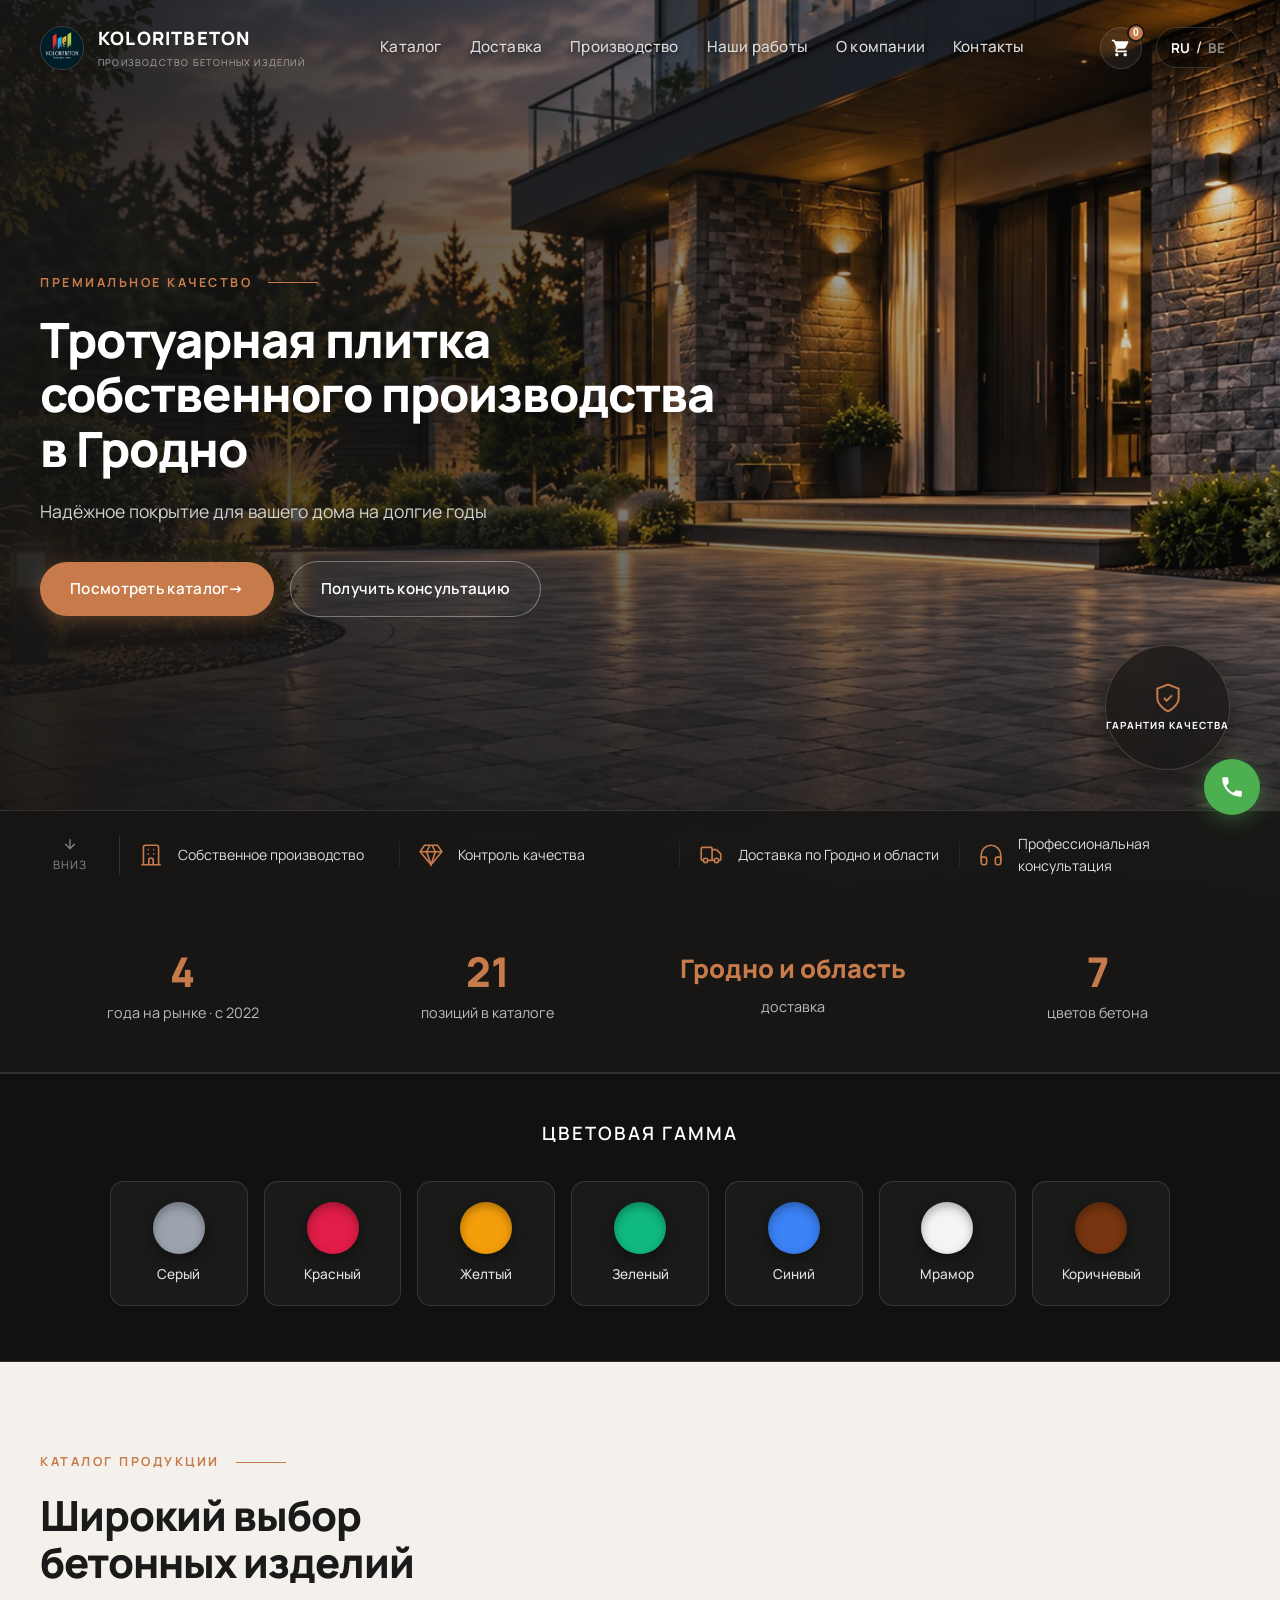
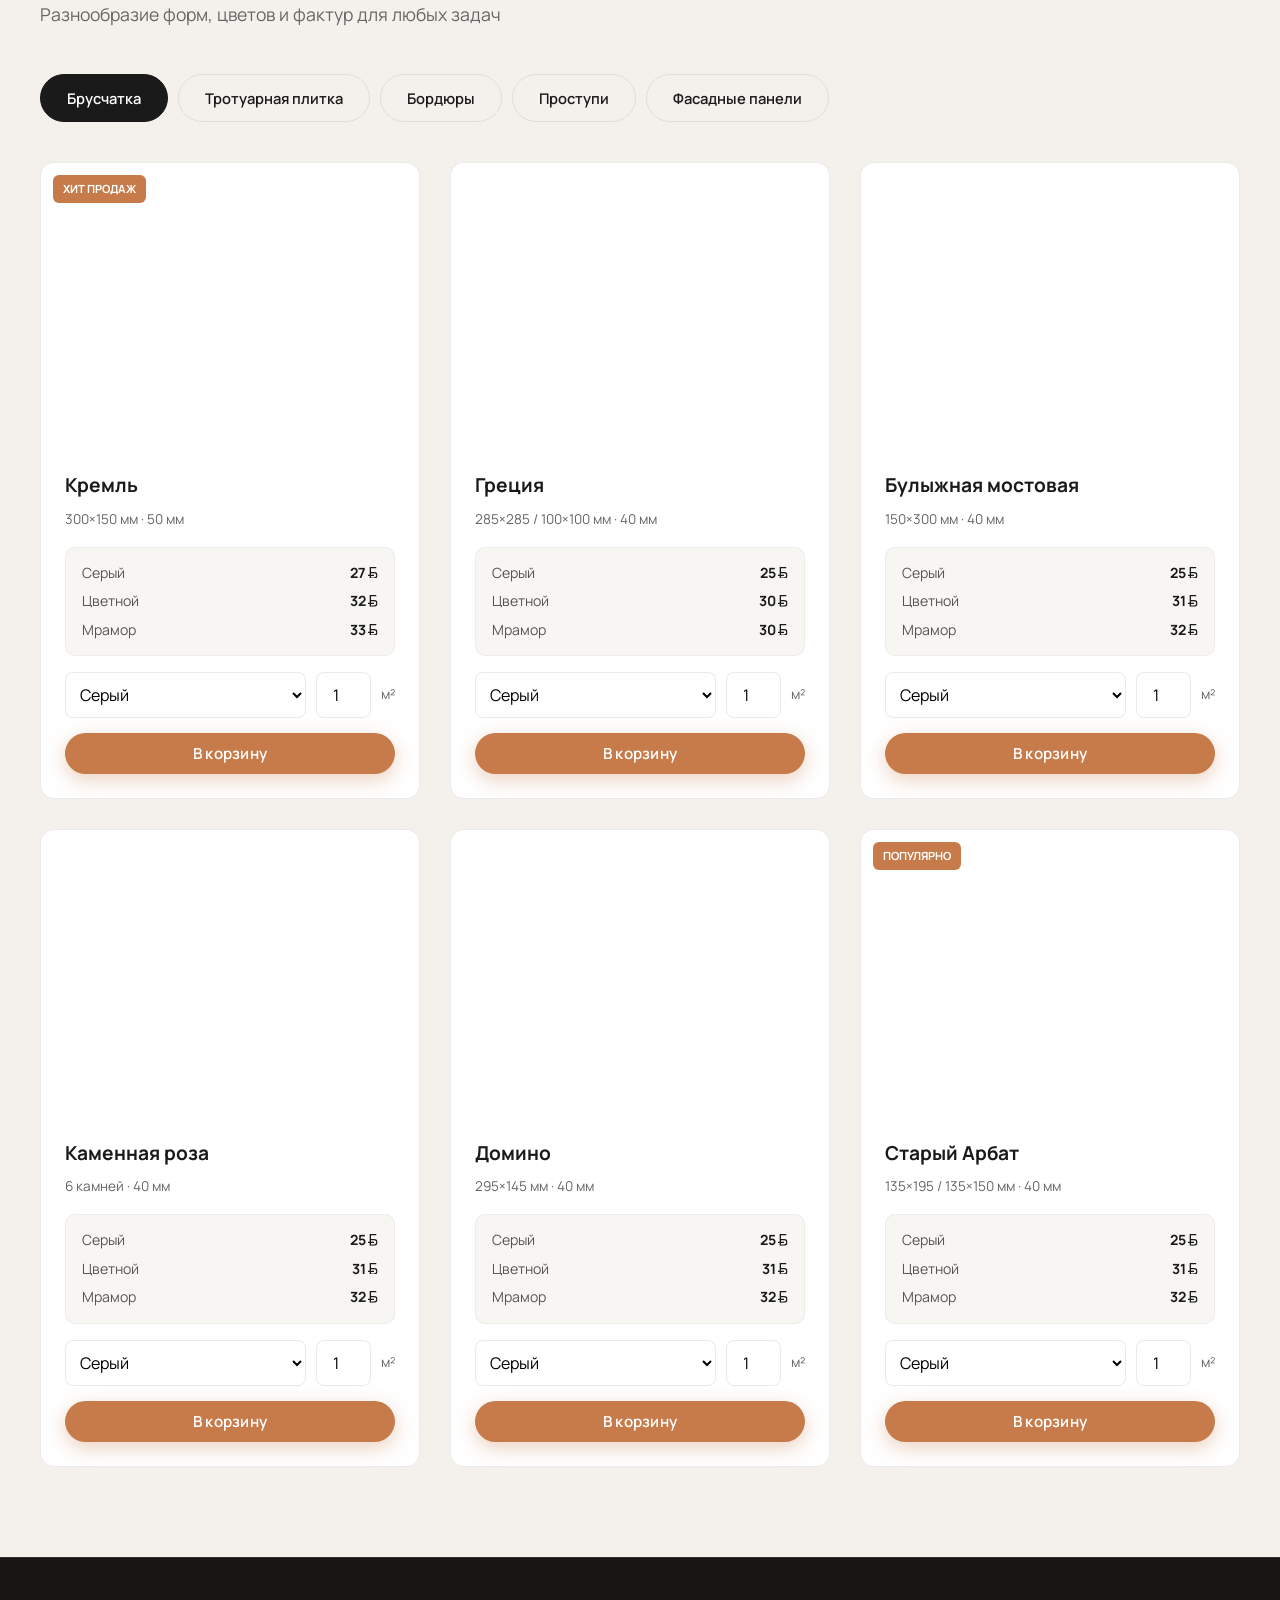
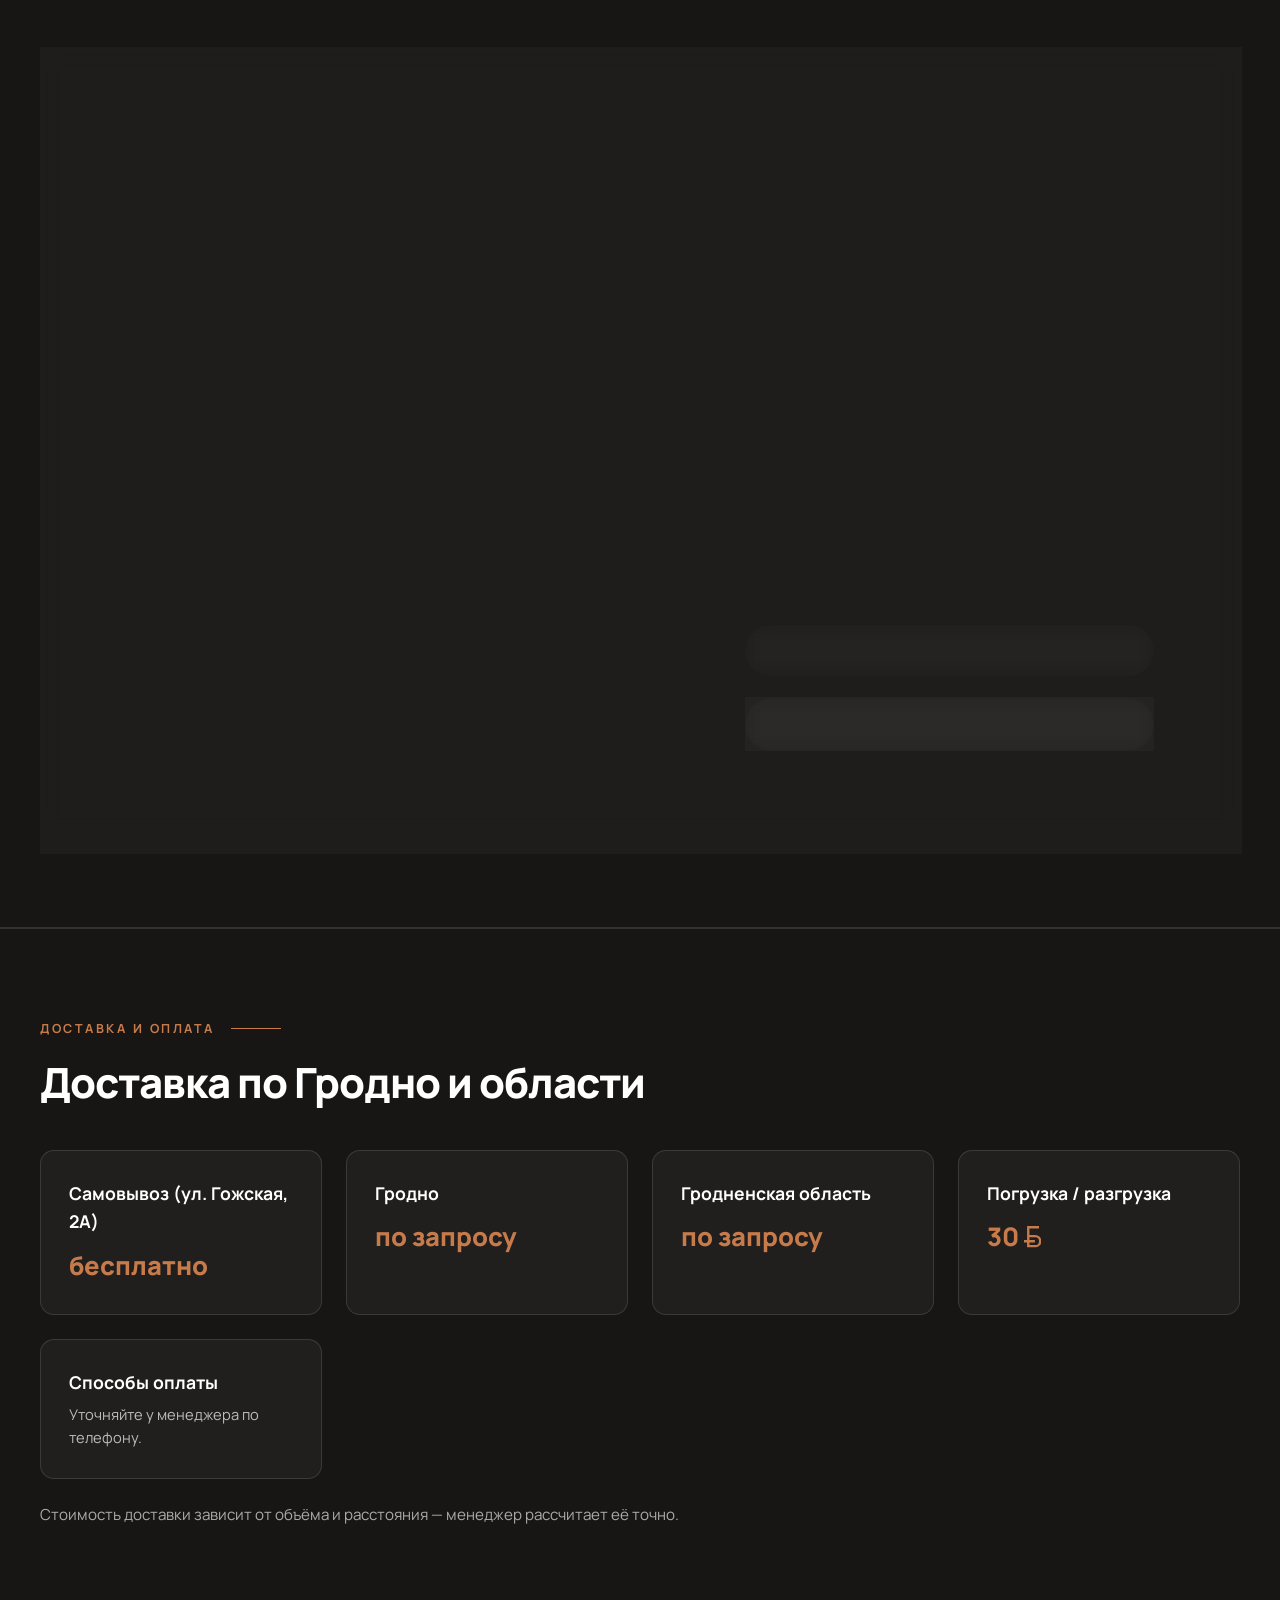
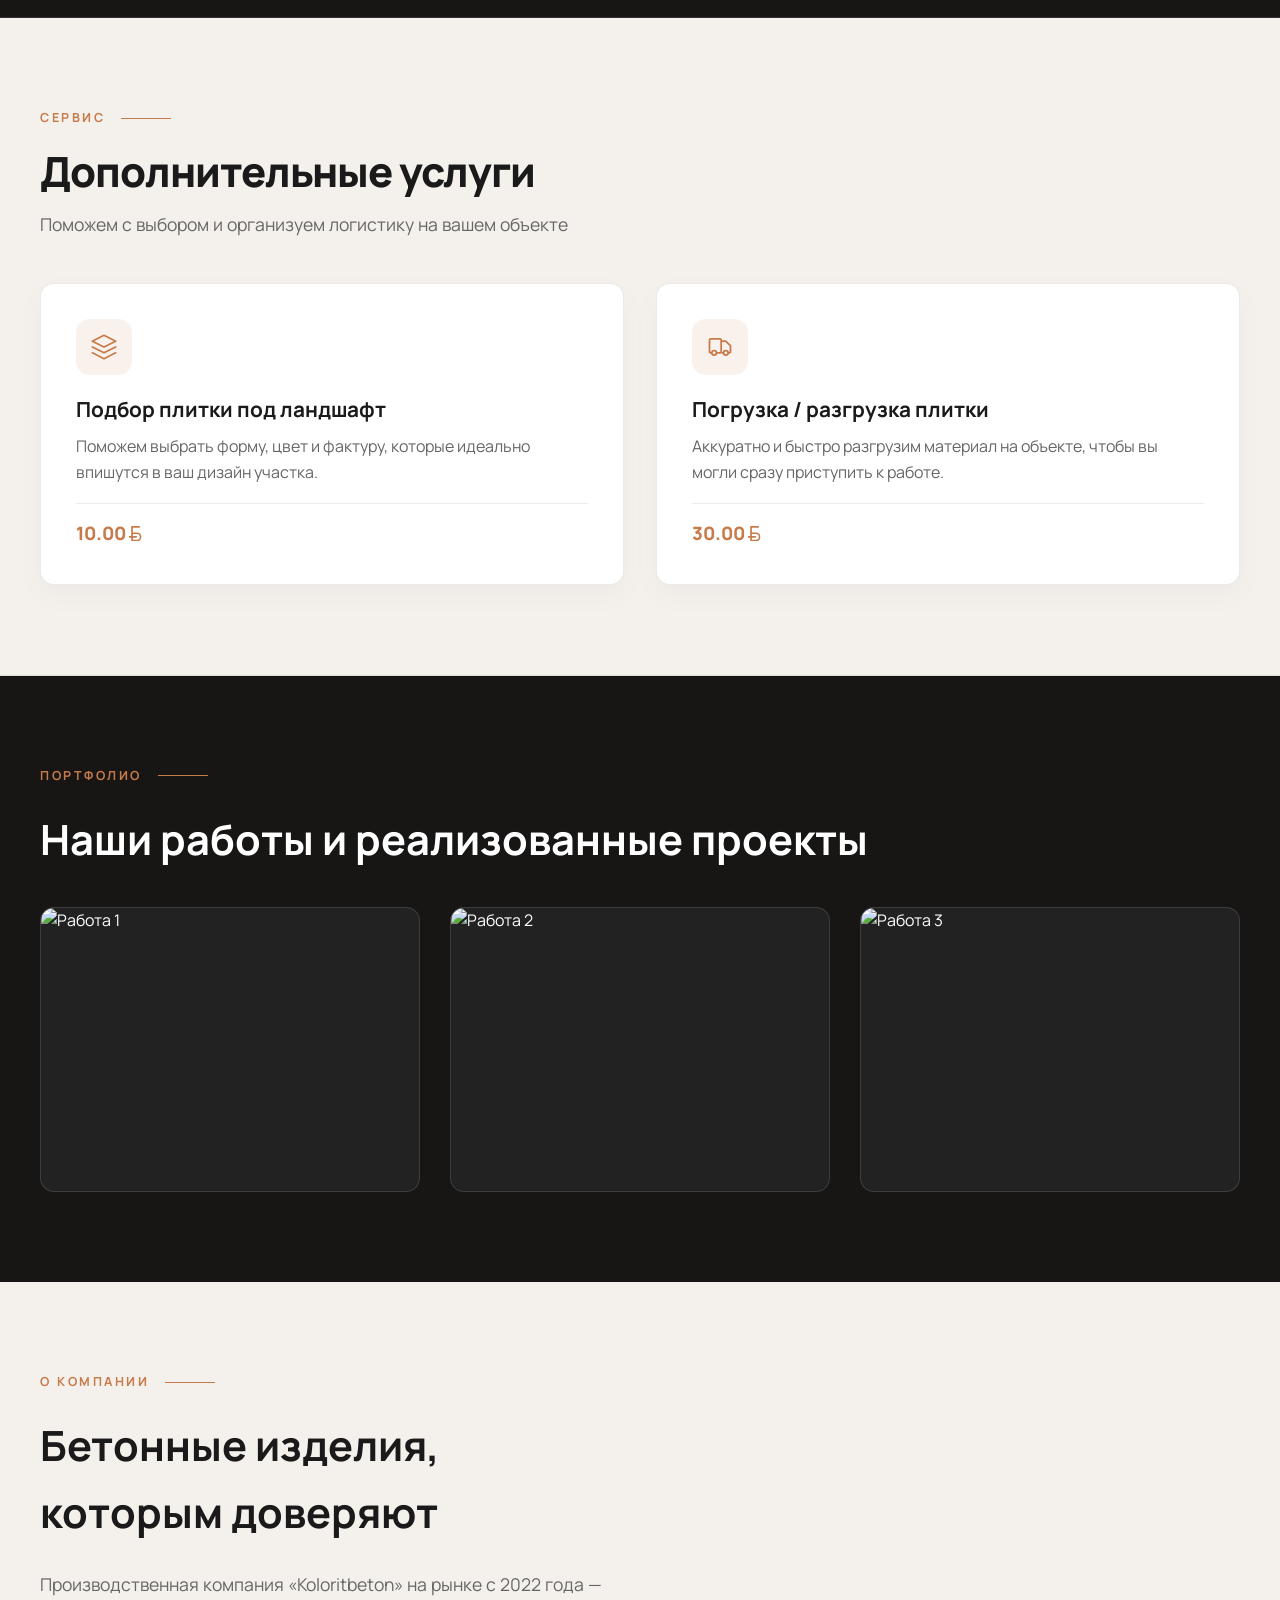
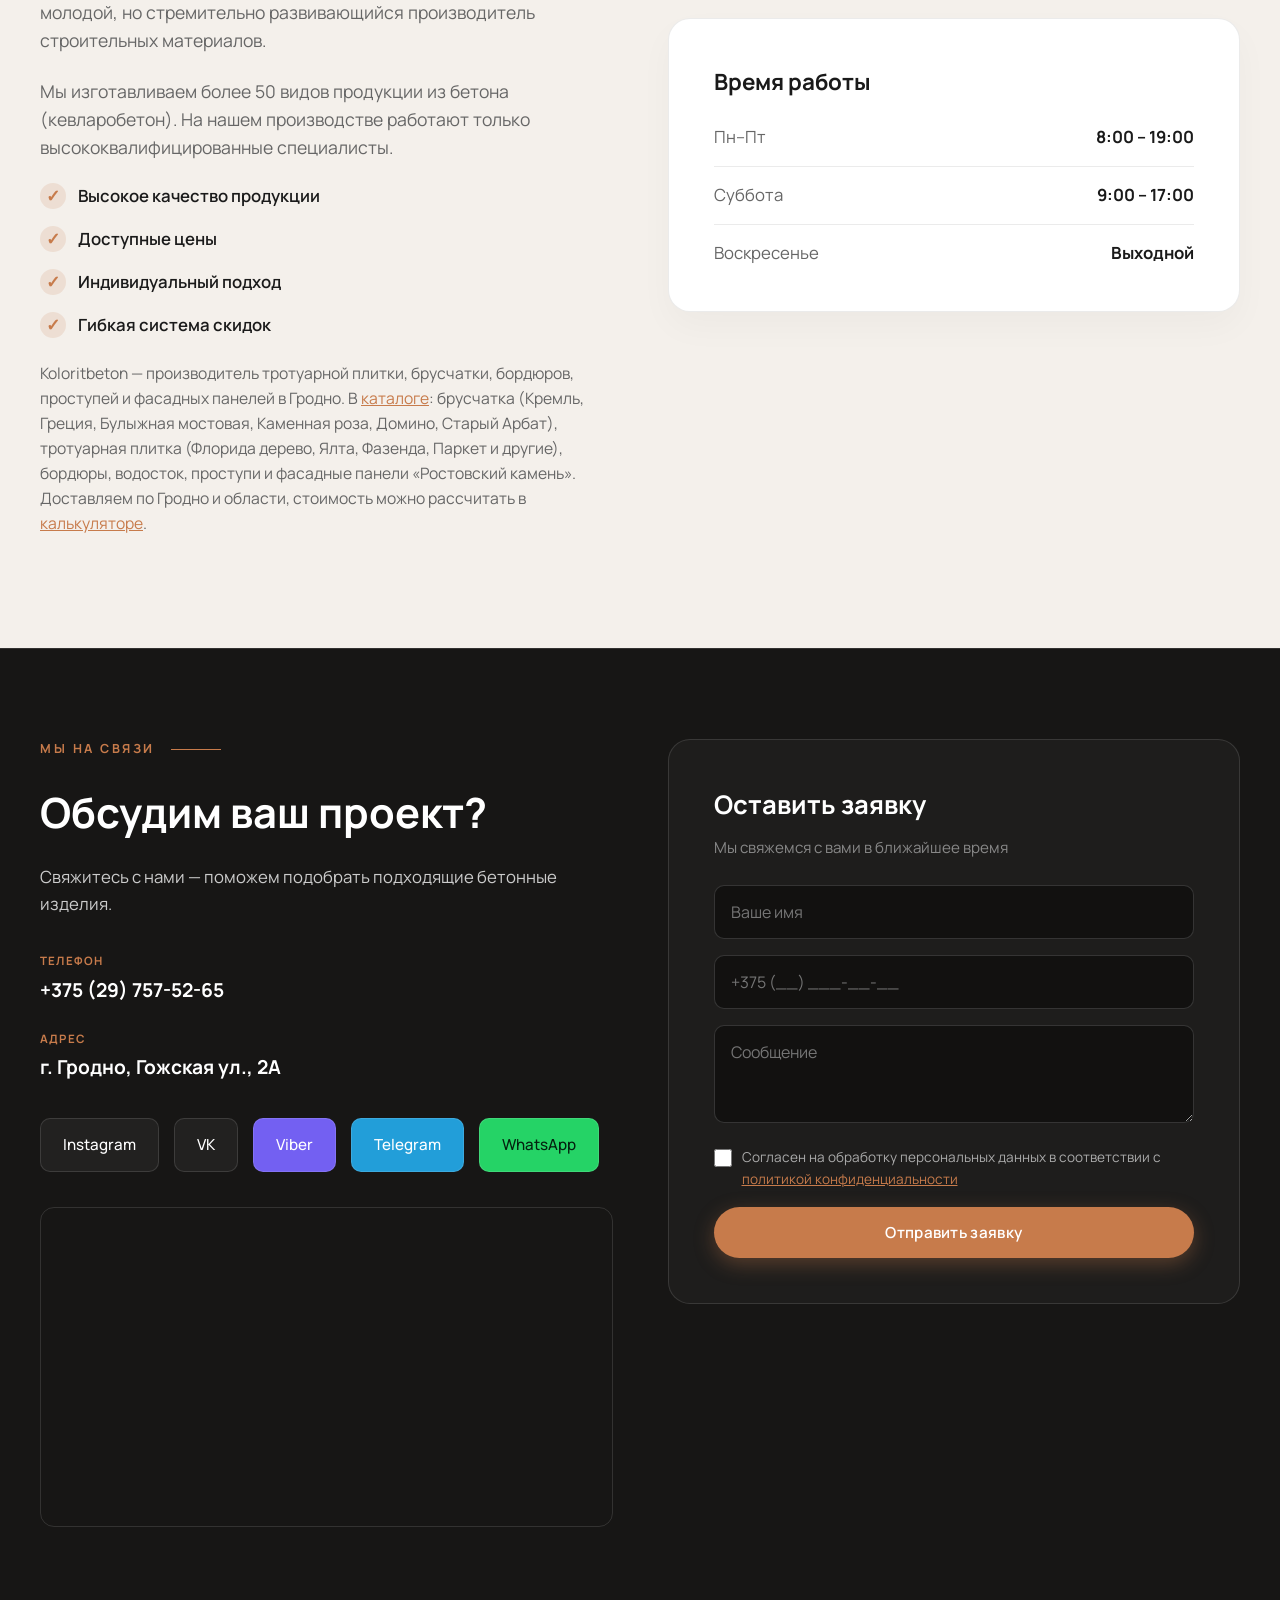
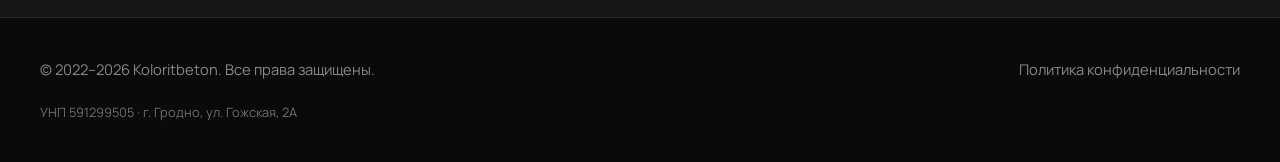
==== commit 873049d5: "Add files via upload" ====
--- a/index.html
+++ b/index.html
@@ -919,14 +919,16 @@
     palletM2: null,
     delivery: {
       zones: [
-        { name: "Самовывоз (ул. Гожская, 2А)", price: 0 },
-        { name: "Гродно", price: null },
-        { name: "Гродненская область", price: null }
+        { name: "Самовывоз (ул. Гожская, 2А)", name_be: "Самавываз (вул. Гожская, 2А)", price: 0 },
+        { name: "Гродно", name_be: "Гродна", price: null },
+        { name: "Гродненская область", name_be: "Гродзенская вобласць", price: null }
       ],
       unloading: "30 BYN",
-      note: "Стоимость доставки зависит от объёма и расстояния — менеджер рассчитает её точно."
+      note: "Стоимость доставки зависит от объёма и расстояния — менеджер рассчитает её точно.",
+      note_be: "Кошт дастаўкі залежыць ад аб’ёму і адлегласці — менеджар разлічыць яго дакладна."
     },
-    payment: []
+    payment: [],
+    payment_be: []
   };
   function mergeInto(t, src) { for (const k in src) { if (src[k] && typeof src[k] === "object" && !Array.isArray(src[k])) { t[k] = t[k] || {}; mergeInto(t[k], src[k]); } else t[k] = src[k]; } }
   const parsePrice = (str) => parseFloat(String(str).replace(/[^\d.]/g, "")) || 0;
@@ -1319,6 +1321,7 @@
       if (translations[currentLang] && translations[currentLang][key]) el.placeholder = translations[currentLang][key];
     });
     document.querySelectorAll(".lang-btn").forEach(btn => btn.classList.toggle("active", btn.dataset.lang === currentLang));
+    if ($("deliveryGrid") && $("calcProduct") && SETTINGS.delivery) { renderDelivery(); fillCalc(); }
     applyLang();
   }
 
@@ -1368,7 +1371,7 @@
     sel.innerHTML = Object.keys(CALC_CATS).map(c => `<optgroup label="${CALC_CATS[c]}">${data[c].map((it, i) => `<option value="${c}:${i}">${it.name}</option>`).join("")}</optgroup>`).join("");
     if ([...sel.options].some(o => o.value === prev)) sel.value = prev;
     const z = $("calcZone"); const pz = z.selectedIndex;
-    z.innerHTML = SETTINGS.delivery.zones.map((d, i) => `<option value="${i}">${d.name}</option>`).join("");
+    z.innerHTML = SETTINGS.delivery.zones.map((d, i) => `<option value="${i}">${(currentLang === "be" && d.name_be) ? d.name_be : d.name}</option>`).join("");
     if (pz > 0 && pz < z.options.length) z.selectedIndex = pz;
     fillCalcTypes();
   }
@@ -1419,12 +1422,14 @@
   /* ---------- доставка, подвал, мессенджеры ---------- */
   function renderDelivery() {
     const d = SETTINGS.delivery;
+    const L = (o, k) => (currentLang === "be" && o[k + "_be"]) ? o[k + "_be"] : o[k];
+    const pay = (currentLang === "be" && SETTINGS.payment_be && SETTINGS.payment_be.length) ? SETTINGS.payment_be : SETTINGS.payment;
     const priceTxt = (p) => p === 0 ? "бесплатно" : (typeof p === "number" ? money(p + " BYN") : "по запросу");
-    const cards = d.zones.map(z => `<div class="dcard"><h3>${z.name}</h3><div class="dprice">${priceTxt(z.price)}</div></div>`);
+    const cards = d.zones.map(z => `<div class="dcard"><h3>${L(z, "name")}</h3><div class="dprice">${priceTxt(z.price)}</div></div>`);
     cards.push(`<div class="dcard"><h3>Погрузка / разгрузка</h3><div class="dprice">${money(d.unloading)}</div></div>`);
-    cards.push(`<div class="dcard"><h3>Способы оплаты</h3><p>${SETTINGS.payment.length ? SETTINGS.payment.join(", ") : "Уточняйте у менеджера по телефону."}</p></div>`);
+    cards.push(`<div class="dcard"><h3>Способы оплаты</h3><p>${pay.length ? pay.join(", ") : "Уточняйте у менеджера по телефону."}</p></div>`);
     $("deliveryGrid").innerHTML = cards.join("");
-    $("deliveryNote").textContent = d.note || "";
+    $("deliveryNote").textContent = L(d, "note") || "";
   }
   function renderFooter() {
     $("footerLegal").textContent = [SETTINGS.legalName, "УНП " + SETTINGS.unp, "г. Гродно, ул. Гожская, 2А"].filter(Boolean).join(" · ");
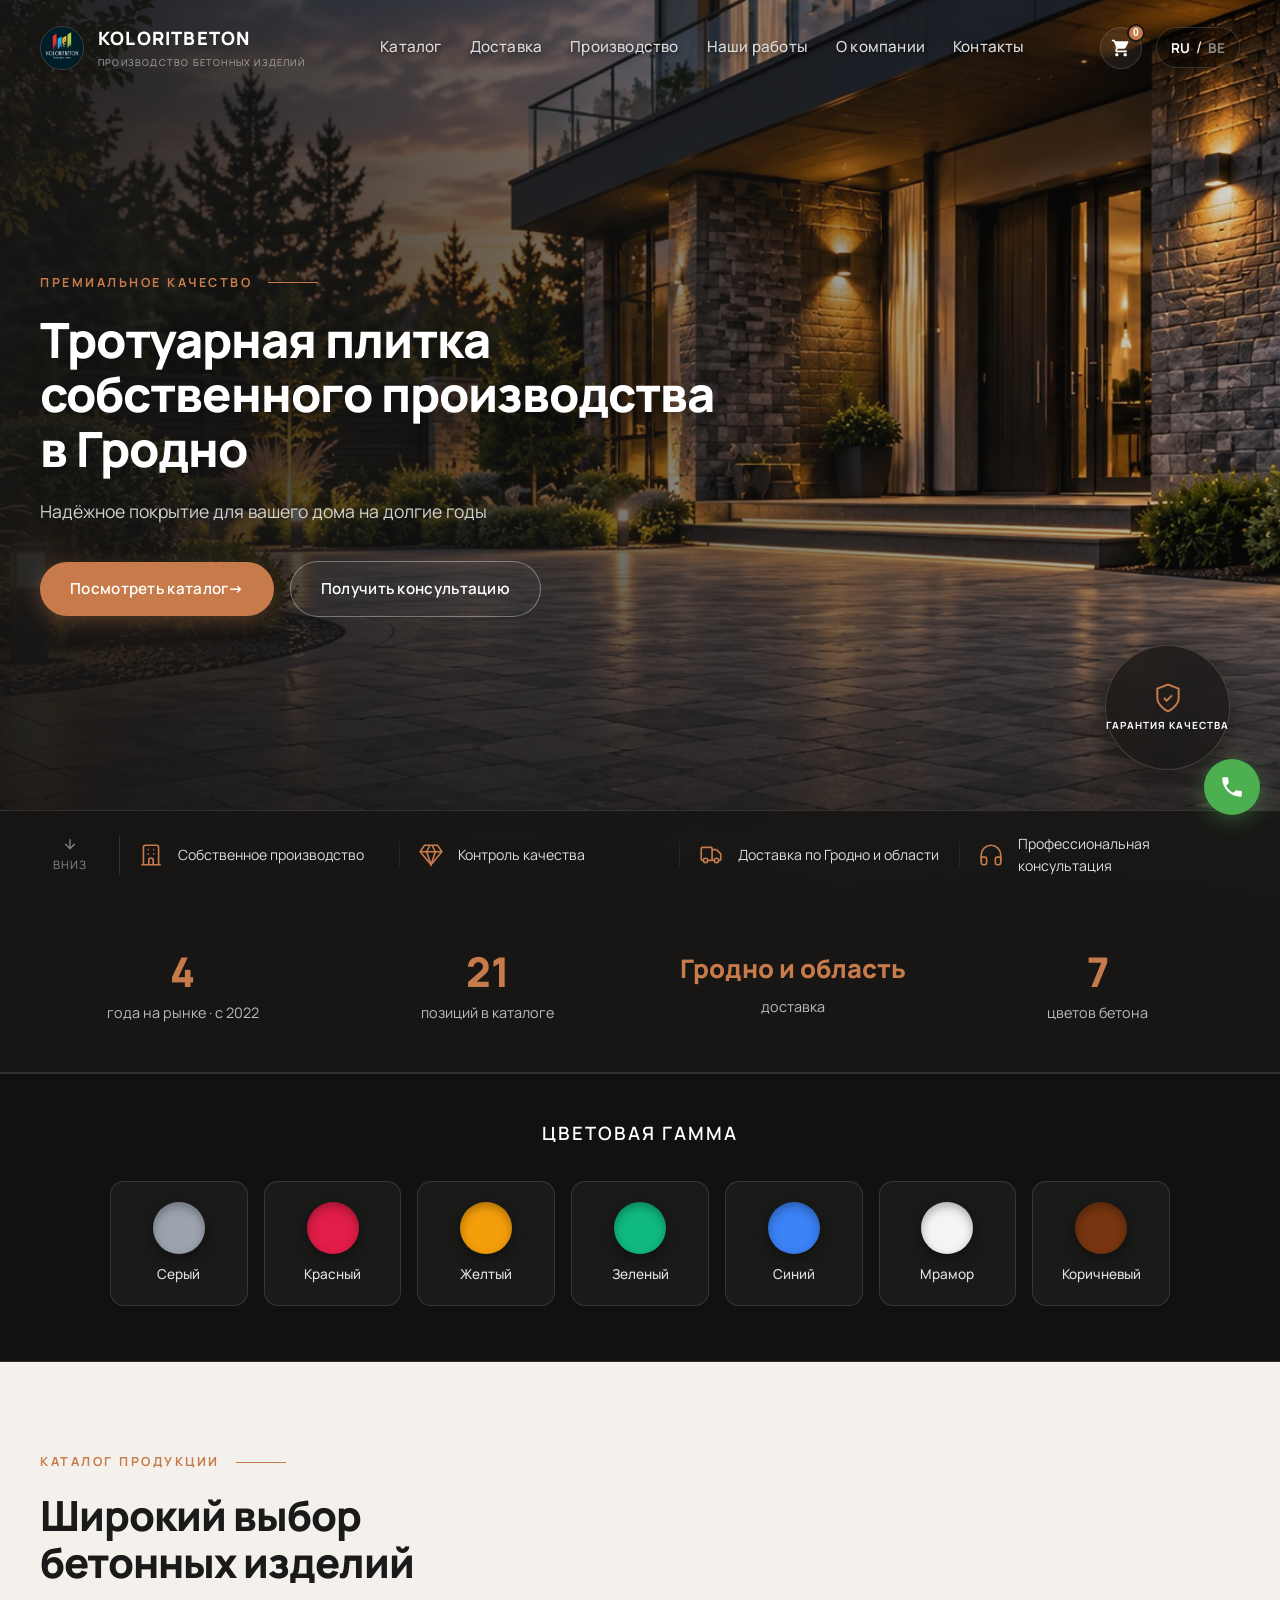
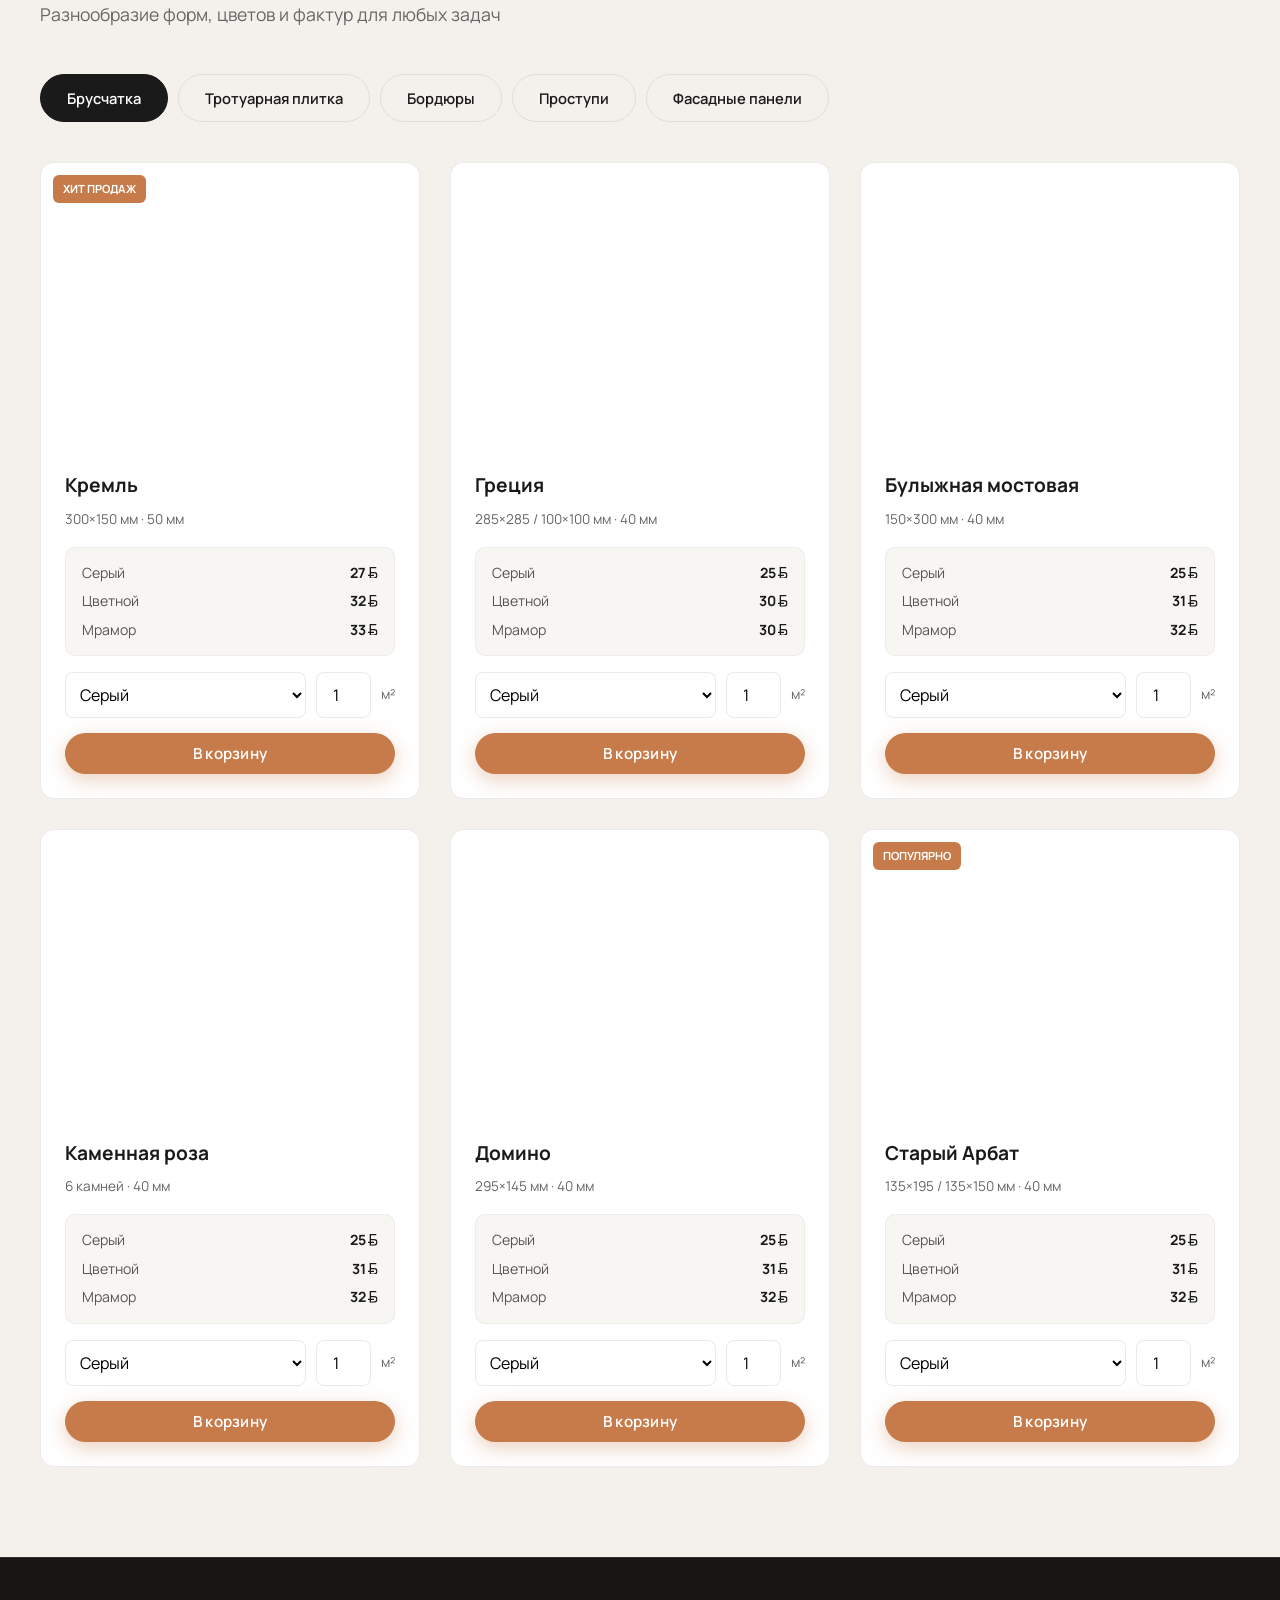
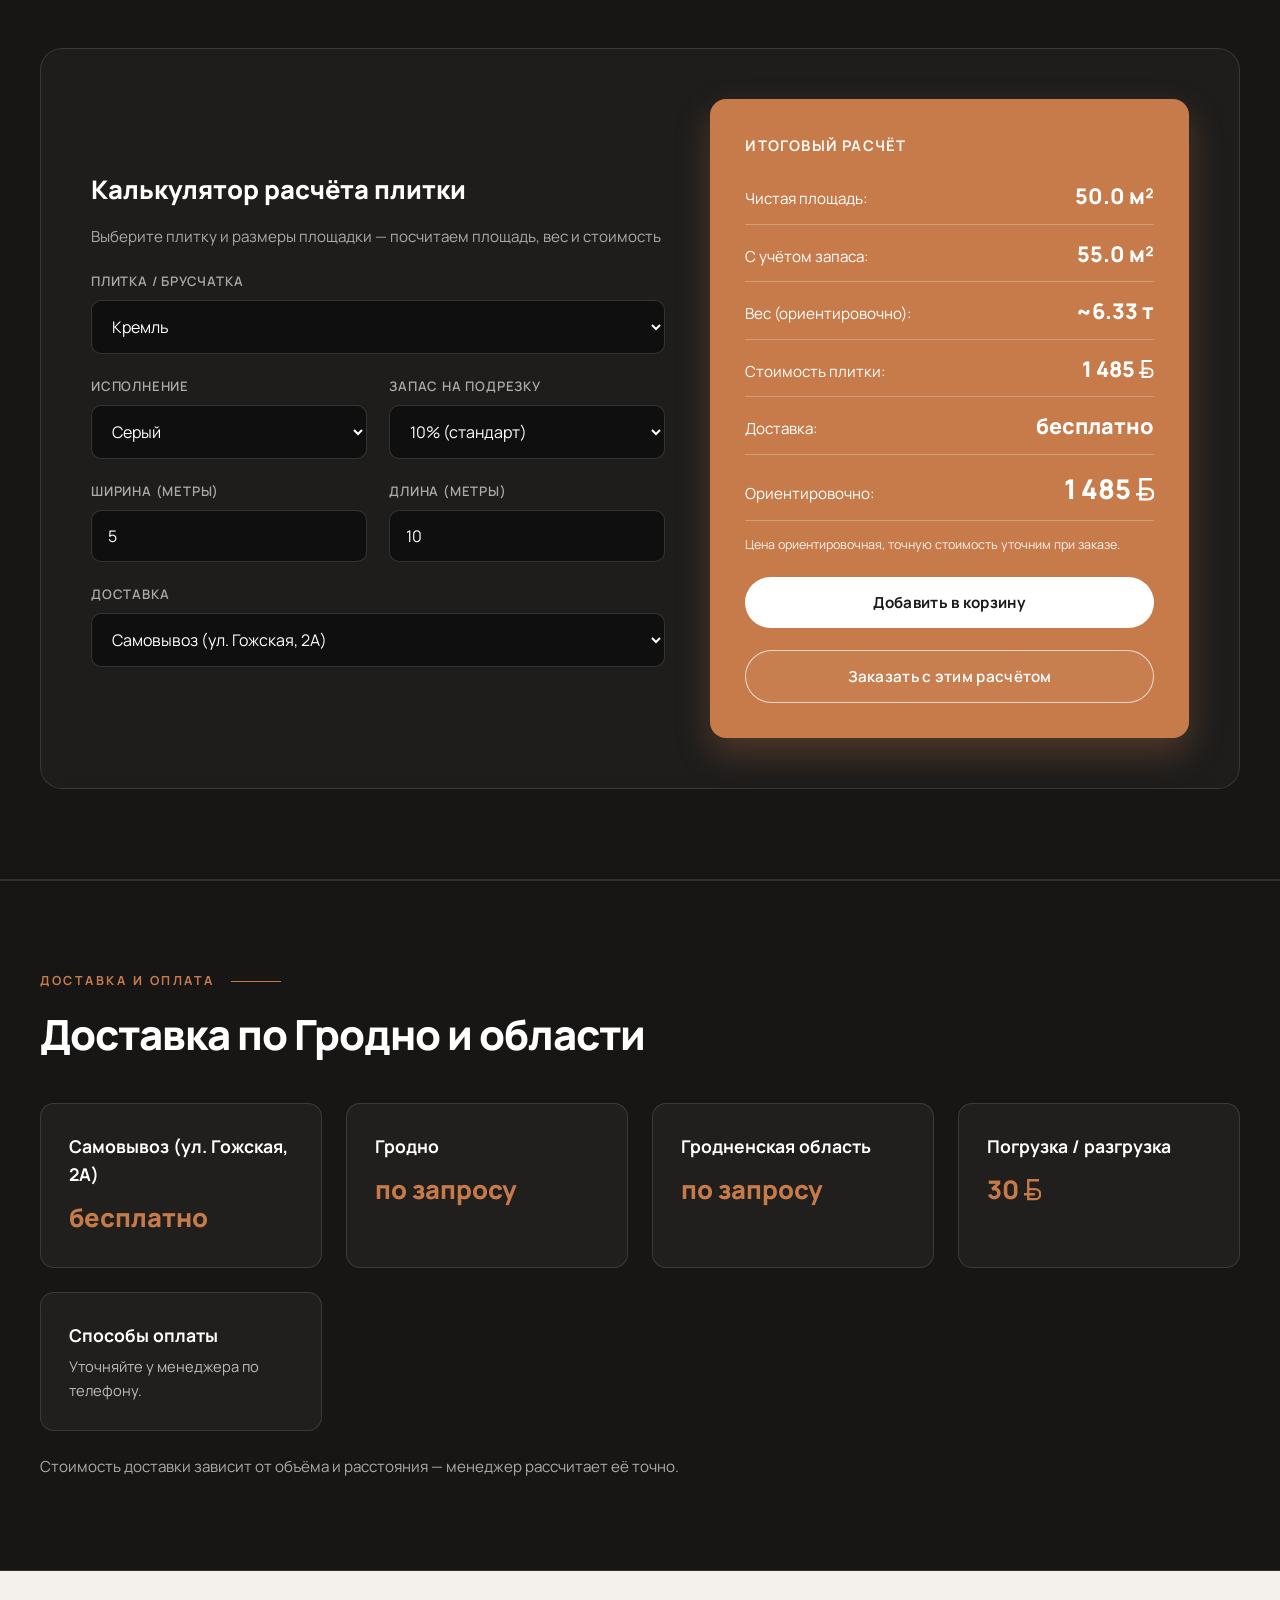
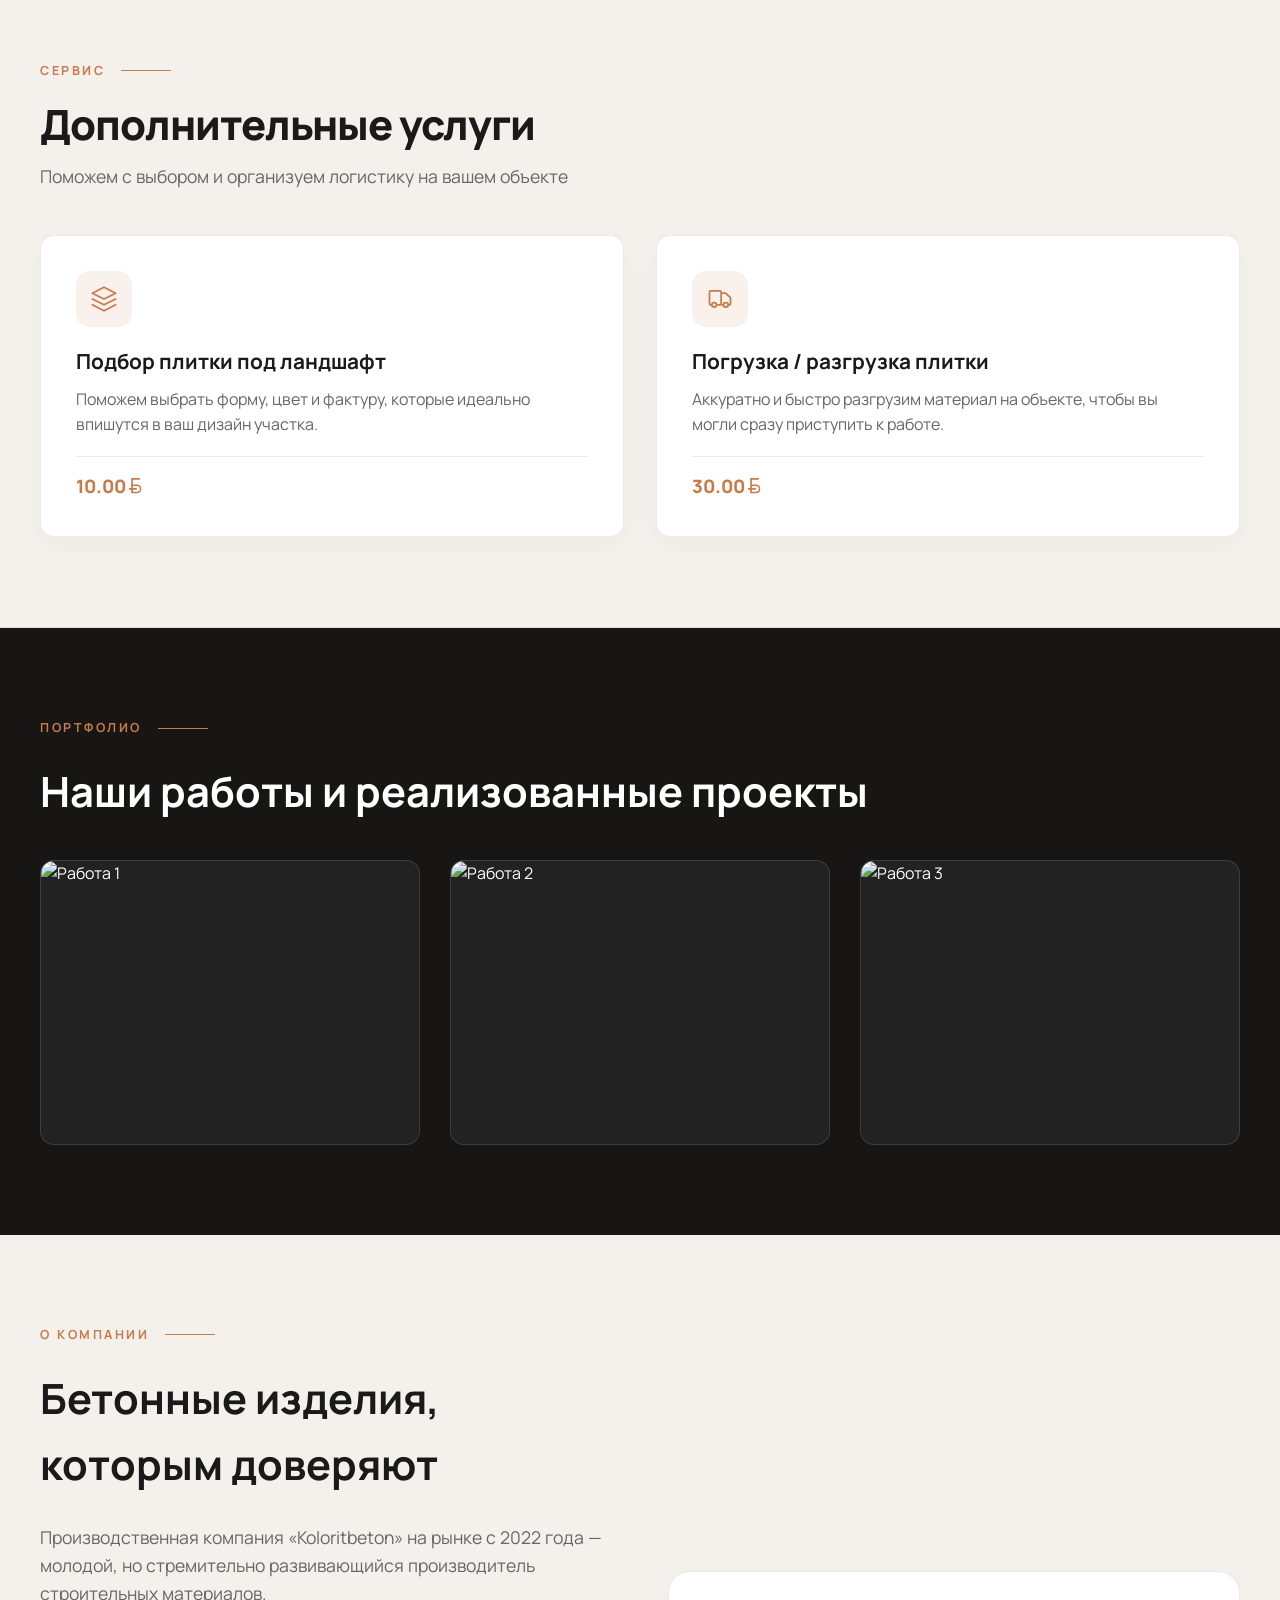
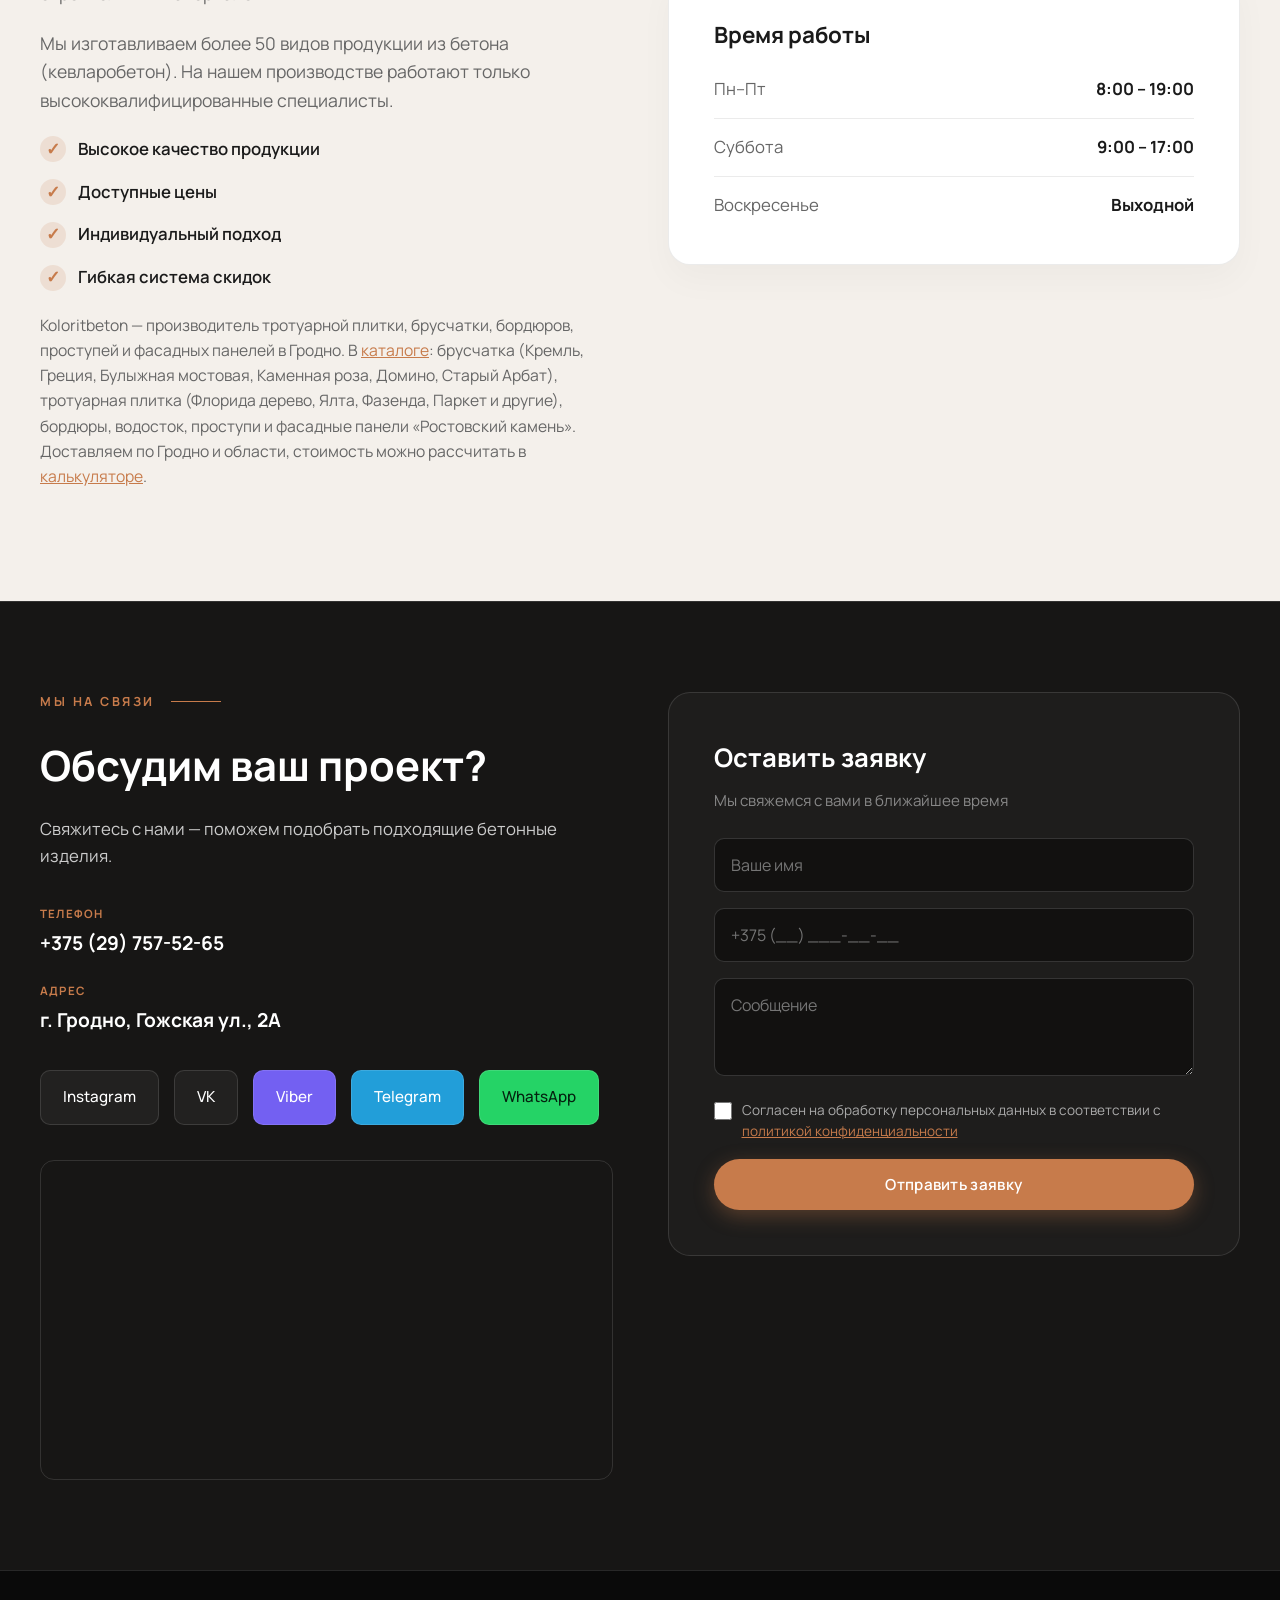
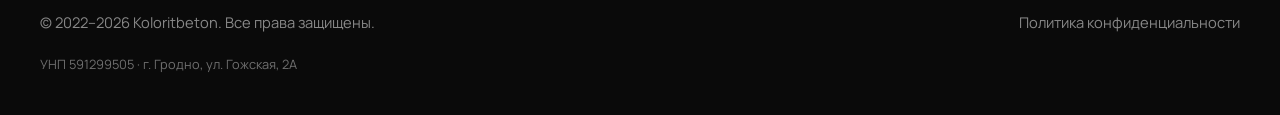
==== commit 8c865379: "Add files via upload" ====
--- a/index.html
+++ b/index.html
@@ -236,7 +236,7 @@
     .tab-content.active { display: block; animation: fadeIn 0.4s ease; }
     @keyframes fadeIn { from { opacity: 0; transform: translateY(10px); } to { opacity: 1; transform: translateY(0); } }
 
-    .product-grid { display: grid; grid-template-columns: repeat(auto-fill, minmax(280px, 1fr)); gap: 30px; }
+    .product-grid { display: grid; grid-template-columns: repeat(auto-fill, minmax(min(280px, 100%), 1fr)); gap: 30px; }
     .card { background: #fff; border: 1px solid var(--border-light); border-radius: var(--radius); overflow: hidden; display: flex; flex-direction: column; transition: 0.35s ease; position: relative; cursor: pointer; }
     .card:hover { transform: translateY(-6px); box-shadow: 0 20px 40px rgba(0,0,0,0.1); }
     .card-img { width: 100%; aspect-ratio: 4/3; background: var(--cream-dark) center/cover no-repeat; }
@@ -269,7 +269,7 @@
     .calc-res-row.total b { font-size: 1.7rem; color: #fff; }
 
     .services-section { background: var(--cream); color: var(--text-dark); padding: 90px 0; border-bottom: 1px solid var(--border-light); }
-    .services-grid { display: grid; grid-template-columns: repeat(auto-fit, minmax(320px, 1fr)); gap: 32px; }
+    .services-grid { display: grid; grid-template-columns: repeat(auto-fit, minmax(min(320px, 100%), 1fr)); gap: 32px; }
     .service-card { background: #fff; border: 1px solid var(--border-light); border-radius: var(--radius); padding: 35px; display: flex; flex-direction: column; gap: 18px; box-shadow: 0 10px 30px rgba(0,0,0,0.03); transition: 0.35s ease; }
     .service-card:hover { transform: translateY(-5px); box-shadow: 0 20px 40px rgba(0,0,0,0.08); }
     .service-icon { width: 56px; height: 56px; background: rgba(199,123,75,0.1); color: var(--copper); border-radius: 14px; display: flex; align-items: center; justify-content: center; }
@@ -280,7 +280,7 @@
 
     .works { padding: 90px 0; background: var(--ink); }
     .works h2 { font-size: 2.6rem; margin-bottom: 35px; color: #fff; }
-    .works-grid { display: grid; grid-template-columns: repeat(auto-fill, minmax(340px, 1fr)); gap: 30px; }
+    .works-grid { display: grid; grid-template-columns: repeat(auto-fill, minmax(min(340px, 100%), 1fr)); gap: 30px; }
     .work-card { border-radius: var(--radius); overflow: hidden; aspect-ratio: 4/3; cursor: pointer; background: #222; border: 1px solid rgba(255,255,255,0.12); }
     .work-card img { width: 100%; height: 100%; object-fit: cover; transition: 0.5s ease; }
     .work-card:hover img { transform: scale(1.05); }
@@ -457,7 +457,7 @@
     .palette-note { margin-top: 18px; color: #ddd; font-size: 0.95rem; }
     .palette-note a, .palette-note button { color: var(--copper); background: none; border: none; font: inherit; cursor: pointer; text-decoration: underline; margin-left: 14px; }
     .card.tinted::before { content: ""; position: absolute; left: 0; right: 0; top: 0; aspect-ratio: 4/3; background: var(--tint); mix-blend-mode: color; opacity: 0.6; pointer-events: none; z-index: 1; }
-    .dgrid { display: grid; grid-template-columns: repeat(auto-fit, minmax(260px, 1fr)); gap: 24px; }
+    .dgrid { display: grid; grid-template-columns: repeat(auto-fit, minmax(min(260px, 100%), 1fr)); gap: 24px; }
     .dcard { background: rgba(255,255,255,0.04); border: 1px solid rgba(255,255,255,0.12); border-radius: var(--radius); padding: 28px; }
     .dcard h3 { font-size: 1.1rem; font-weight: 700; margin-bottom: 6px; }
     .dcard p { color: #bbb; font-size: 0.92rem; }
@@ -475,6 +475,36 @@
 
     .modal-close, .mobile-menu .close-btn { background: none; border: none; padding: 0; font-family: inherit; }
     .modal-close:focus-visible, .close-btn:focus-visible { outline: 2px solid var(--copper); outline-offset: 4px; }
+    html { -webkit-text-size-adjust: 100%; text-size-adjust: 100%; }
+    @media (max-width: 900px) { input:not([type="checkbox"]):not([type="radio"]), select, textarea { font-size: 16px; } }
+
+    html { overflow-x: hidden; overflow-x: clip; }
+    .brand { min-width: 0; flex: 0 1 auto; }
+    .brand-copy { min-width: 0; }
+    .brand-copy b, .brand-copy small { overflow: hidden; text-overflow: ellipsis; white-space: nowrap; }
+    .header-actions { flex: none; }
+    @media (max-width: 600px) {
+      .header-inner { padding: 0 14px; gap: 8px; }
+      .brand { gap: 8px; }
+      .brand-logo { width: 36px; height: 36px; }
+      .brand-copy b { font-size: 1rem; letter-spacing: 0.3px; }
+      .brand-copy small { display: none; }
+      .header-actions { gap: 8px; }
+      .cart-icon-btn { width: 38px; height: 38px; }
+      .lang-switch { padding: 5px 10px; gap: 4px; }
+    }
+    @media (max-width: 400px) {
+      .header-inner { padding: 0 12px; gap: 6px; }
+      .brand-copy b { font-size: 0.9rem; letter-spacing: 0; }
+      .header-actions { gap: 6px; }
+      .lang-switch { padding: 4px 8px; }
+    }
+    @media (max-width: 340px) { .brand-copy { display: none; } }
+
+    [hidden] { display: none !important; }
+    @media (min-width: 901px) { .hero-content { margin-left: auto; margin-right: auto; } }
+    .calc-res-row b { white-space: nowrap; }
+    .calc-grid > *, .calc-inputs > *, .calc-res-row > span { min-width: 0; }
     @media (prefers-reduced-motion: reduce) {
       *, *::before, *::after { animation-duration: 0.01ms !important; animation-iteration-count: 1 !important; transition-duration: 0.01ms !important; scroll-behavior: auto !important; }
       .animate-on-scroll { opacity: 1; transform: none; }
@@ -915,6 +945,7 @@
     siteUrl: "https://djtimoxa94-arch.github.io/koloritbeton-site/",
     metrikaId: "",
     gaId: "",
+    sheetUrl: "",
     concreteDensity: 2300,
     palletM2: null,
     delivery: {
@@ -1509,6 +1540,58 @@
     document.querySelectorAll(".stat-num[data-count]").forEach(n => { n.textContent = "0" + (n.dataset.suffix || ""); io.observe(n); });
   })();
 
+  /* ---------- каталог из Google Таблицы (File → Share → Publish to web → CSV) ---------- */
+  const SHEET_CATS = { "Брусчатка": "bruschatka", "Тротуарная плитка": "plitka", "Бордюры и водосток": "bordyury", "Проступи": "prostupi", "Фасадные панели": "paneli" };
+  function parseCSVText(t, d) {
+    t = t.replace(/^\ufeff/, ""); const rows = []; let row = [], f = "", q = false;
+    for (let i = 0; i < t.length; i++) {
+      const ch = t[i];
+      if (q) { if (ch === '"') { if (t[i + 1] === '"') { f += '"'; i++; } else q = false; } else f += ch; }
+      else if (ch === '"') q = true;
+      else if (ch === d) { row.push(f); f = ""; }
+      else if (ch === "\n" || ch === "\r") { if (ch === "\r" && t[i + 1] === "\n") i++; row.push(f); f = ""; rows.push(row); row = []; }
+      else f += ch;
+    }
+    if (f || row.length) { row.push(f); rows.push(row); }
+    return rows.filter(r => r.some(x => x.trim()));
+  }
+  function parseSheetCSV(text) {
+    const first = text.split(/\r?\n/)[0];
+    const rows = parseCSVText(text, (first.includes(";") && !first.includes(",")) ? ";" : ",");
+    if (rows.length < 2) return {};
+    const head = rows[0].map(h => h.trim().toLowerCase());
+    const cell = (r, n) => { const i = head.indexOf(n.toLowerCase()); return i < 0 ? "" : String(r[i] || "").trim(); };
+    const out = {};
+    rows.slice(1).forEach(r => {
+      const key = SHEET_CATS[cell(r, "Раздел")], name = cell(r, "Название");
+      if (!key || !name) return;
+      if (/^(нет|no|0|false|скрыть)$/i.test(cell(r, "Показывать"))) return;
+      const prices = [];
+      for (let k = 1; k <= 4; k++) {
+        const v = cell(r, "Вариант " + k), pr = parseFloat(cell(r, "Цена " + k).replace(",", ".").replace(/[^\d.]/g, ""));
+        if (v && isFinite(pr)) prices.push([v, pr + " BYN"]);
+      }
+      if (!prices.length) return;
+      const it = { name, img: cell(r, "Фото"), specs: cell(r, "Размеры"), prices, desc: cell(r, "Описание") };
+      const badge = cell(r, "Бейдж"); if (badge) it.badge = badge;
+      const nb = cell(r, "Название (BE)"), db = cell(r, "Описание (BE)");
+      if (nb) BE[name] = nb; if (db && it.desc) BE[it.desc] = db;
+      (out[key] = out[key] || []).push(it);
+    });
+    return out;
+  }
+  async function loadSheet() {
+    if (!SETTINGS.sheetUrl) return;
+    try {
+      const r = await fetch(SETTINGS.sheetUrl, { cache: "no-cache" });
+      if (!r.ok) throw new Error("HTTP " + r.status);
+      const cat = parseSheetCSV(await r.text()), keys = Object.keys(cat);
+      if (!keys.length) throw new Error("в таблице нет подходящих строк");
+      keys.forEach(k => { data[k] = cat[k]; });
+      renderAll();
+    } catch (e) { console.warn("Google Таблица недоступна, используется data.json:", e.message); }
+  }
+
   function renderAll() {
     ["bruschatka", "plitka", "bordyury", "prostupi", "paneli"].forEach(k => renderGrid(k, data[k]));
     const total = Object.values(data).reduce((a, l) => a + l.length, 0), si = $("statItems");
@@ -1618,7 +1701,7 @@
   updateCartUI();
   fetch("data.json", { cache: "no-cache" }).then(r => r.ok ? r.json() : null).then(j => {
     if (j) { if (j.catalog) Object.keys(j.catalog).forEach(k => { data[k] = j.catalog[k]; }); if (j.settings) mergeInto(SETTINGS, j.settings); renderAll(); }
-  }).catch(() => {}).finally(initAnalytics);
+  }).catch(() => {}).then(loadSheet).finally(initAnalytics);
 
   document.querySelectorAll(".animate-on-scroll").forEach(sec => sec.querySelectorAll(".color-card, .service-card, .work-card, .checks li, .dcard, .stat").forEach((el, i) => el.style.setProperty("--i", i)));
   document.querySelectorAll(".mobile-menu a").forEach((a, i) => a.style.setProperty("--i", i));
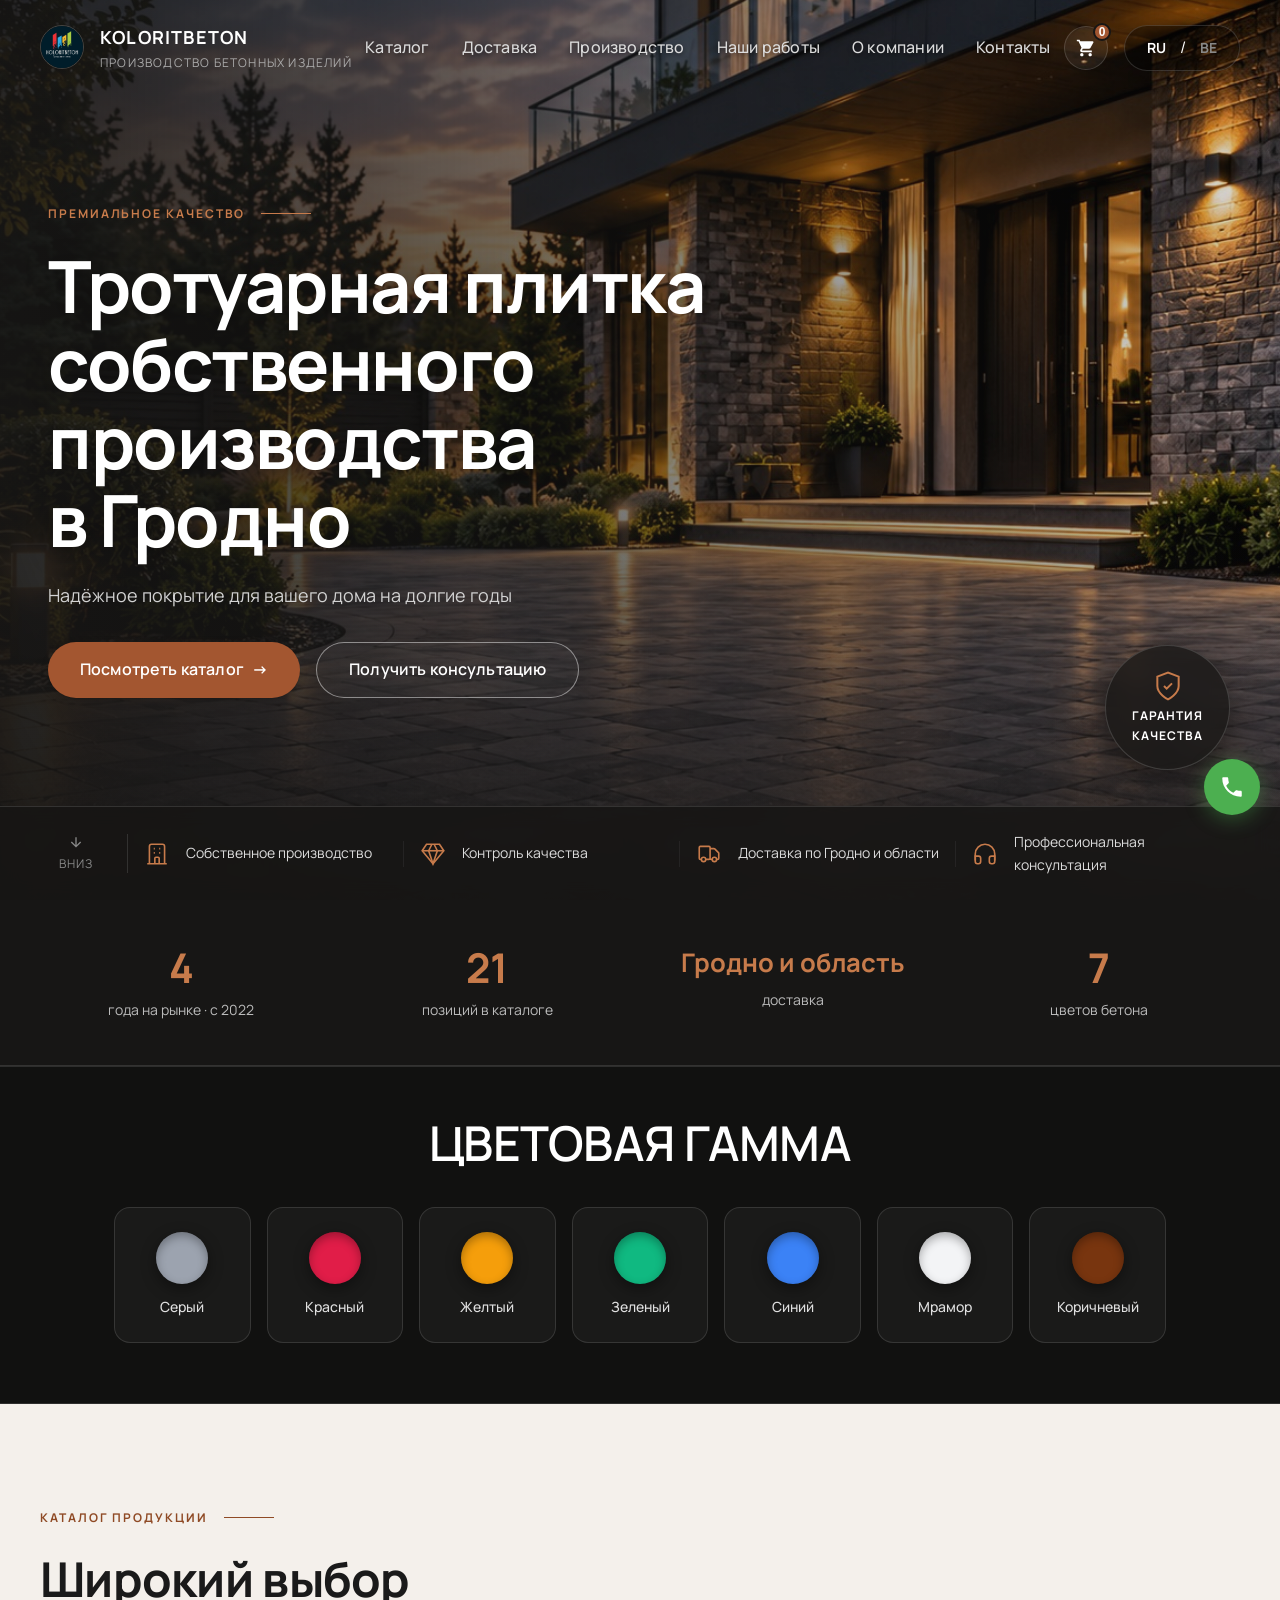
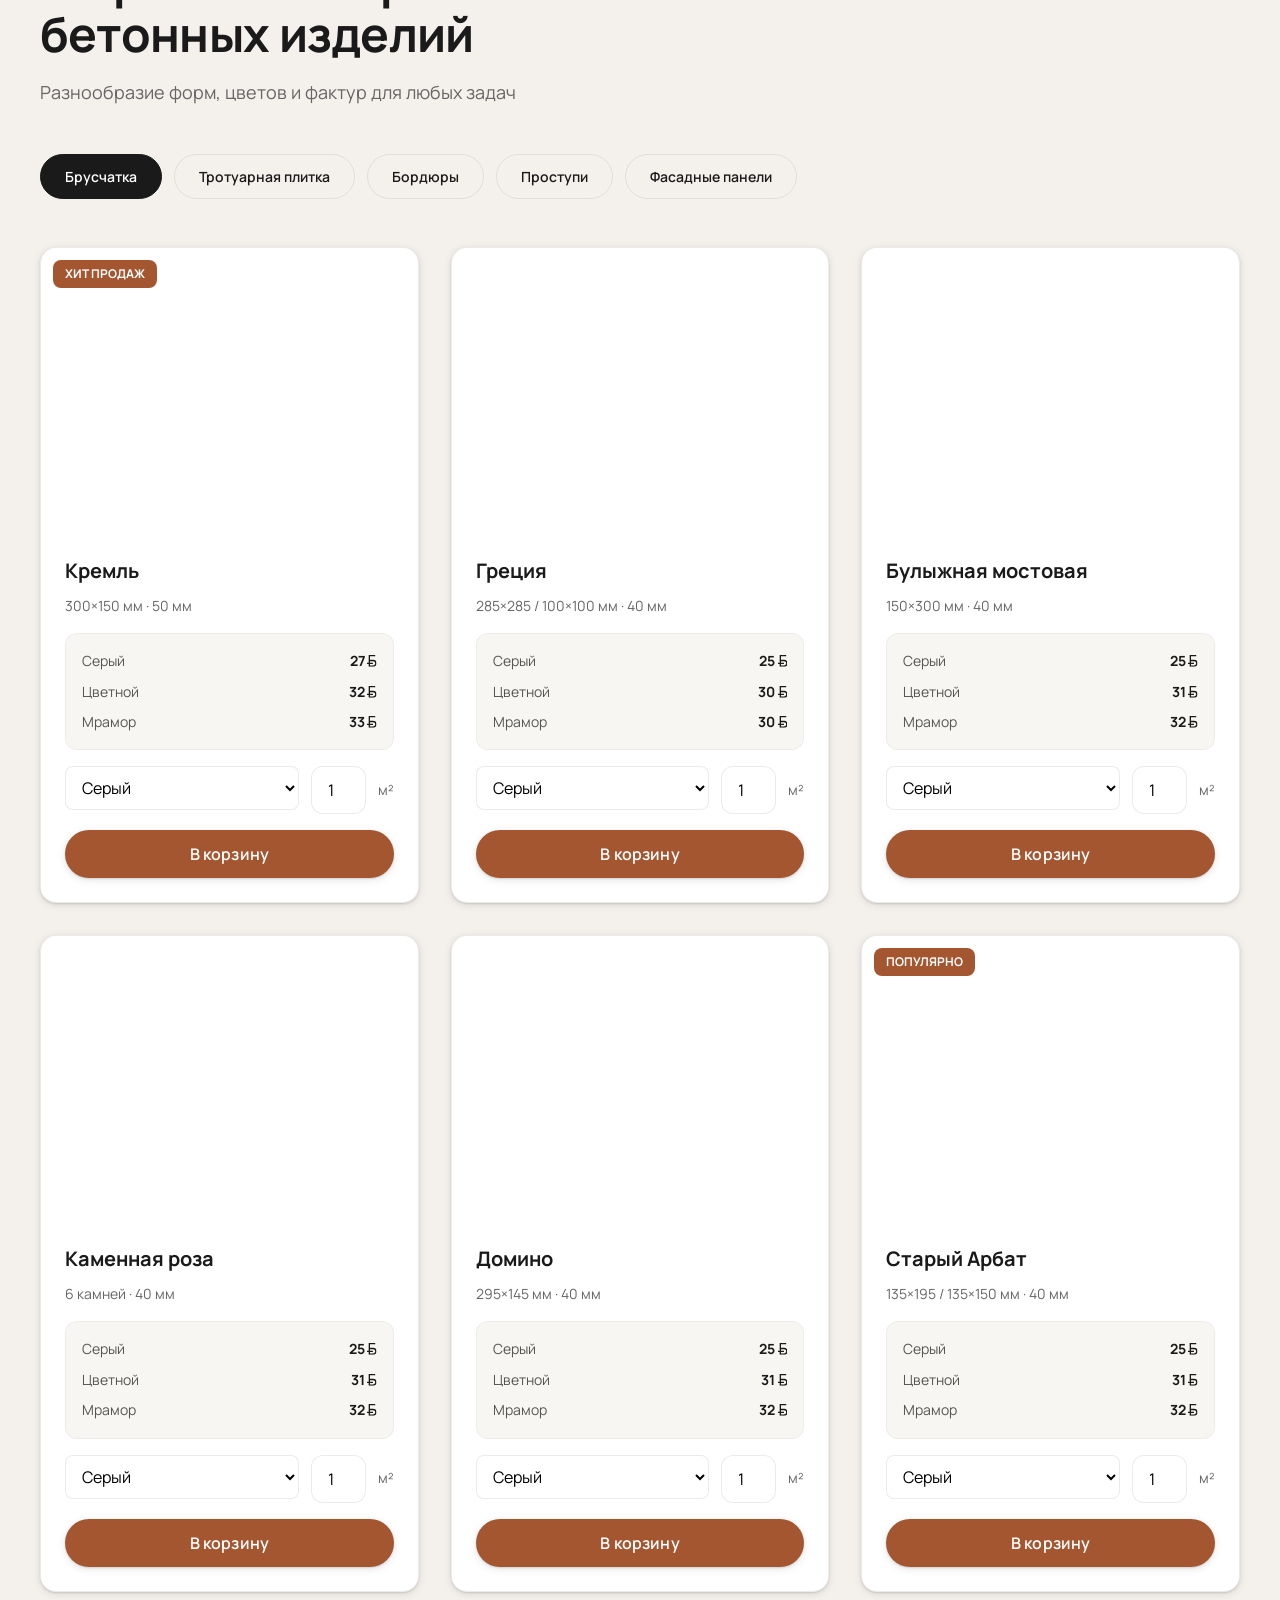
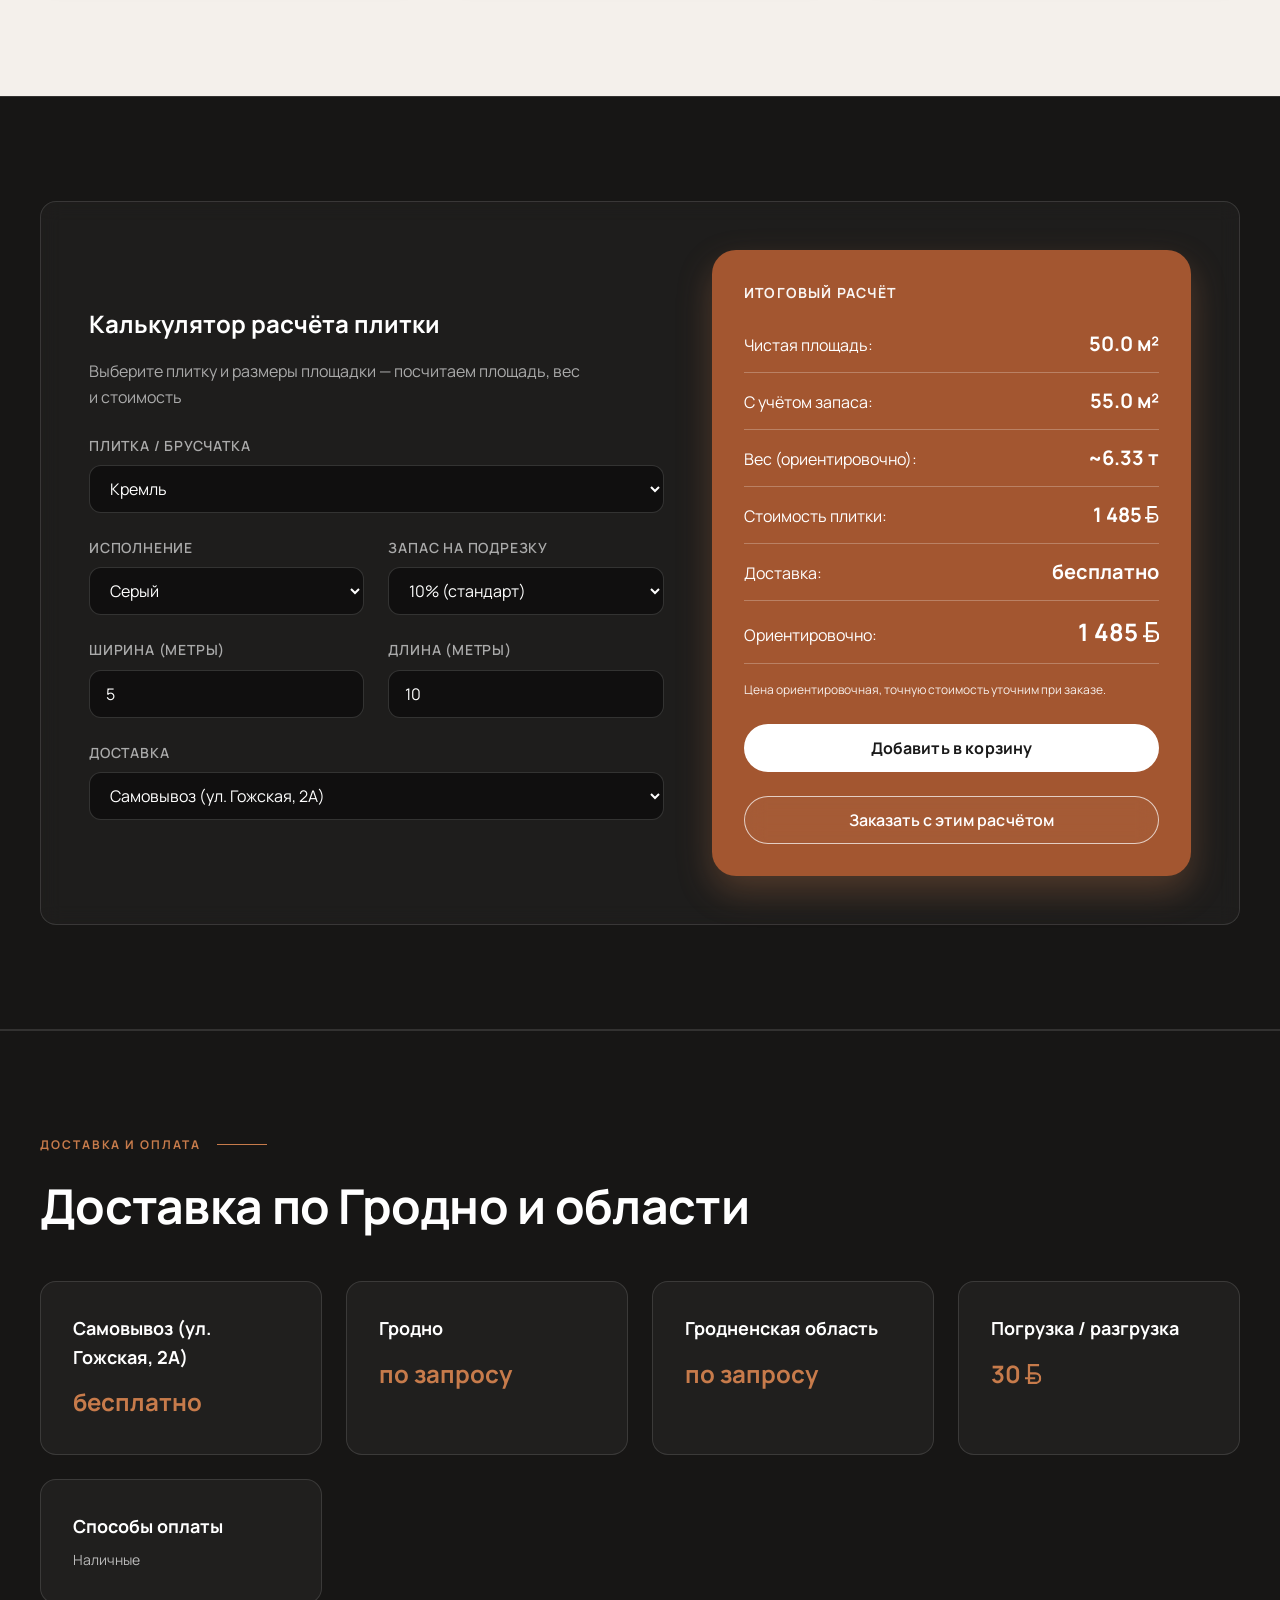
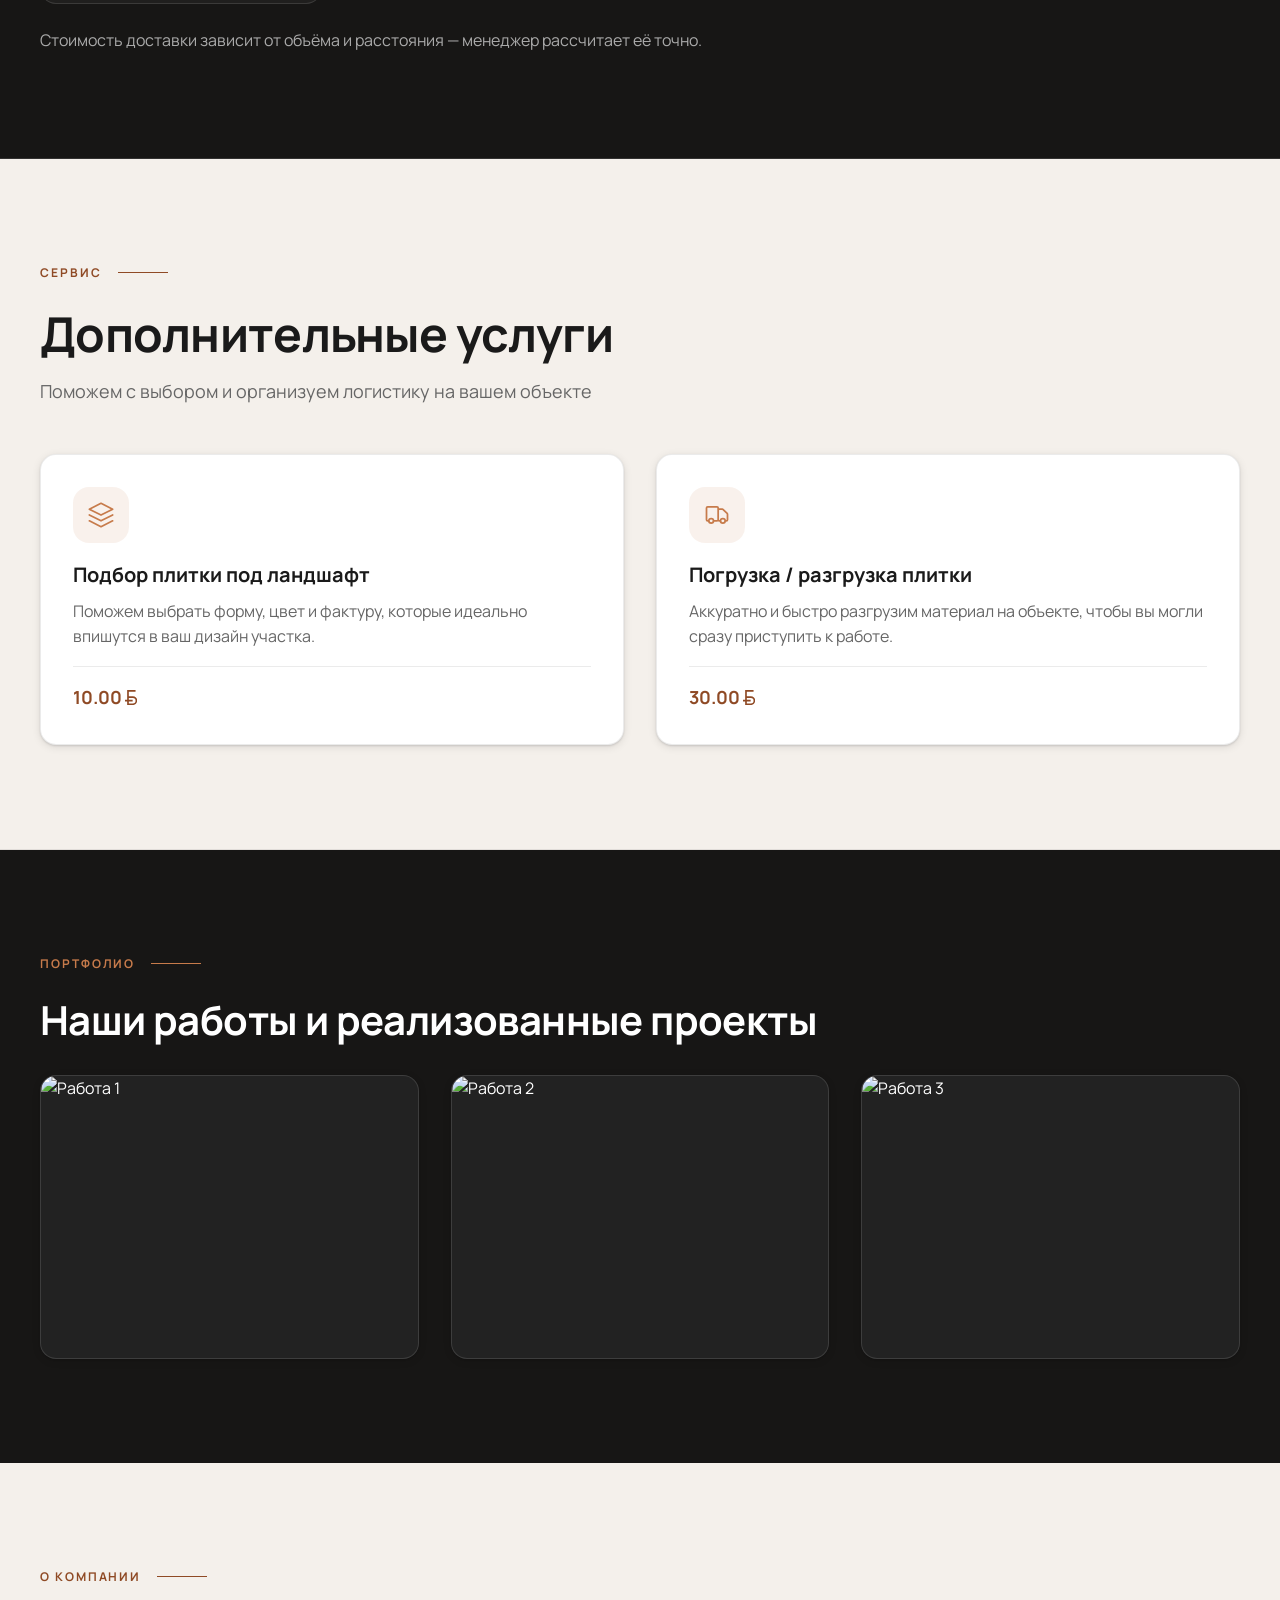
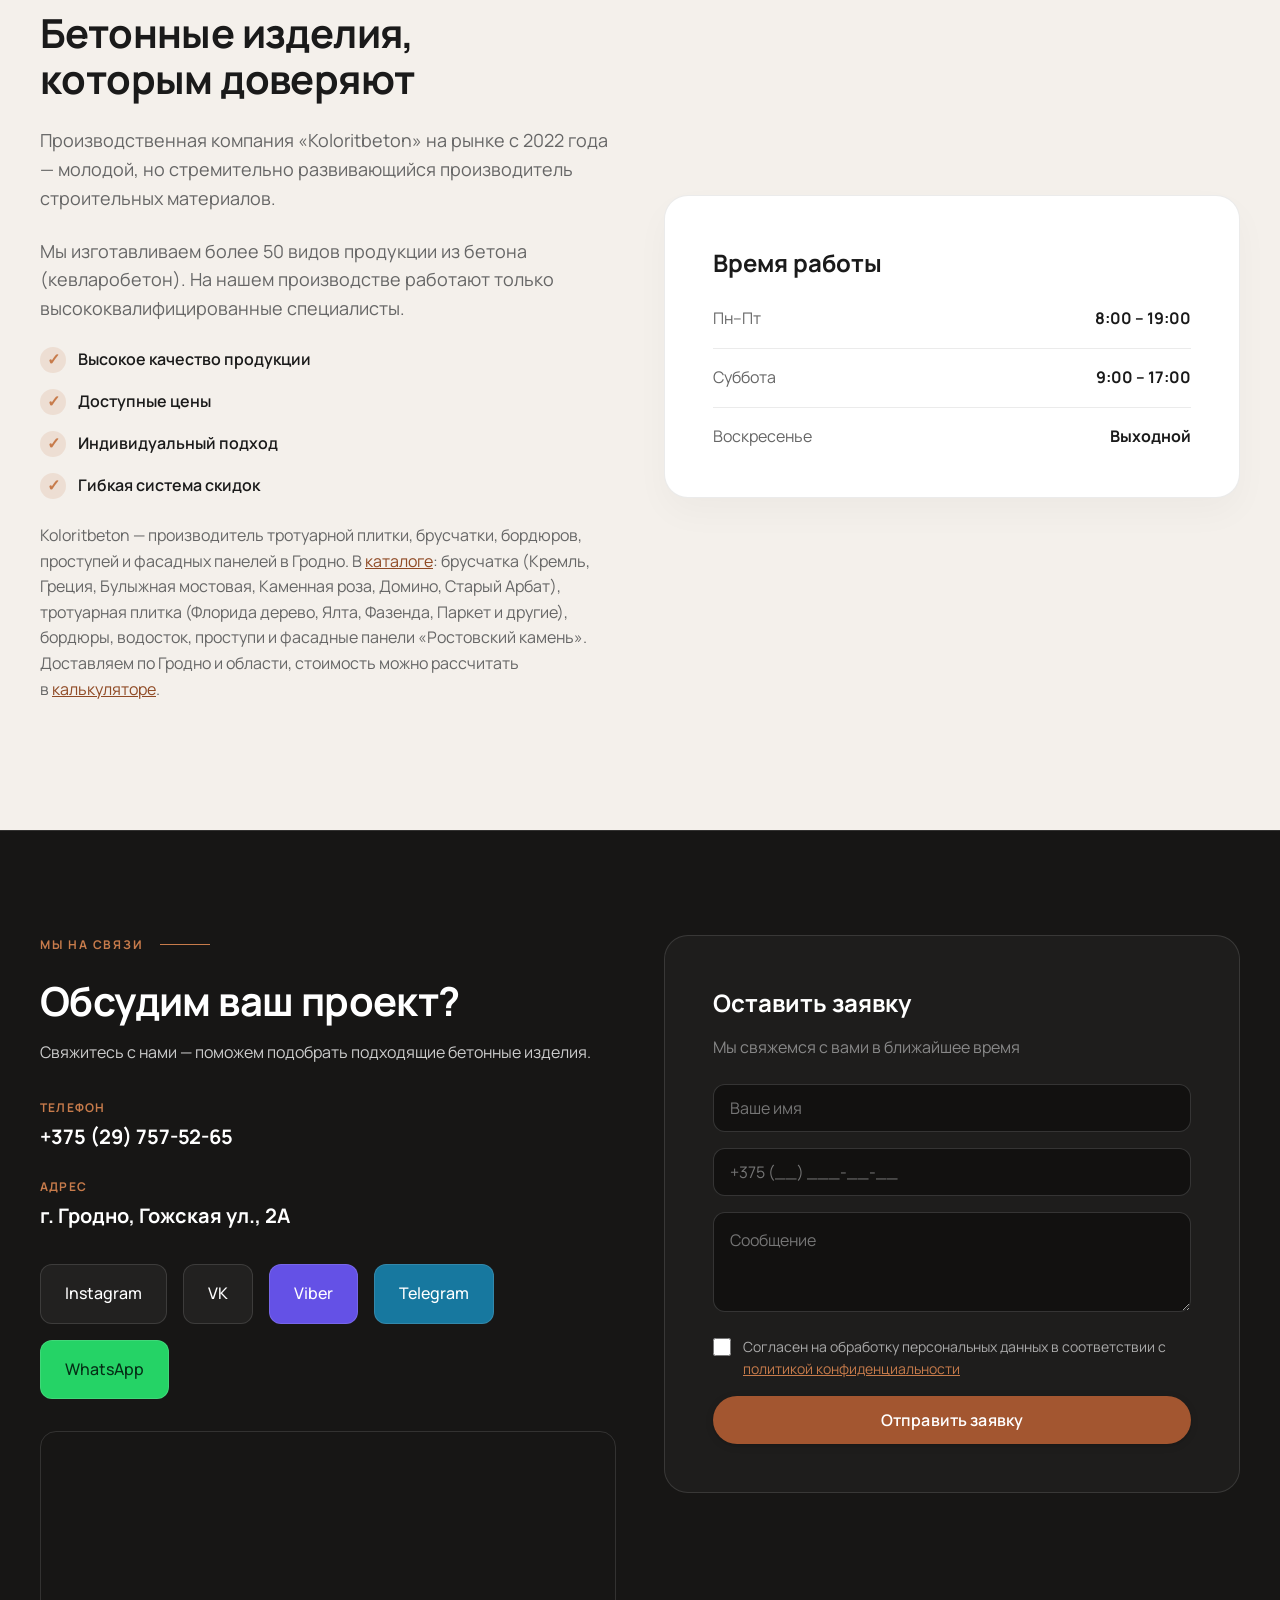
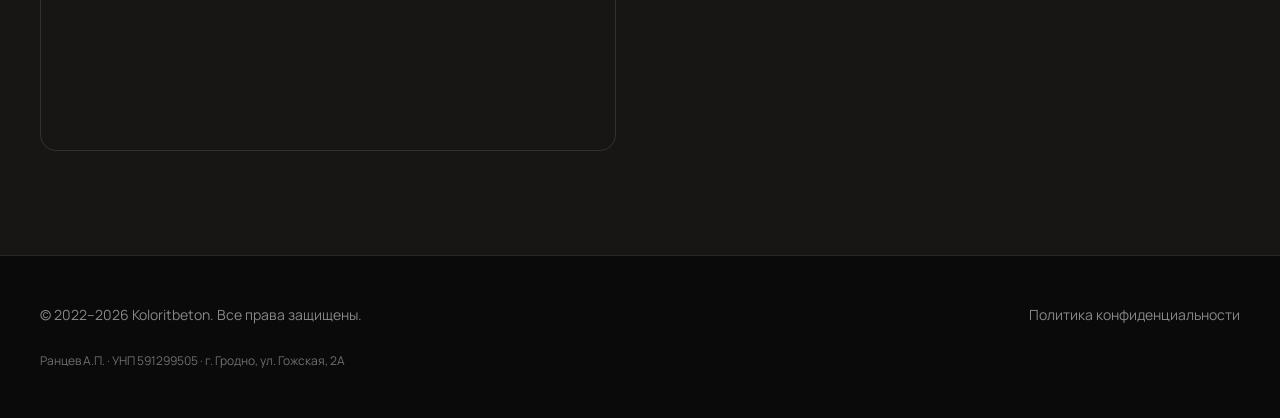
==== commit b7323bce: "Add files via upload" ====
--- a/index.html
+++ b/index.html
@@ -95,7 +95,7 @@
 
   <link rel="preconnect" href="https://fonts.googleapis.com">
   <link rel="preconnect" href="https://fonts.gstatic.com" crossorigin>
-  <link href="https://fonts.googleapis.com/css2?family=Manrope:wght@400;500;600;700;800&display=swap" rel="stylesheet">
+  <link href="https://fonts.googleapis.com/css2?family=Manrope:wght@400;500;600;700&display=swap" rel="stylesheet">
   
   <style>
     :root {
@@ -106,13 +106,13 @@
       --cream-dark: #e8e2d9;
       --text-dark: #1A1A1A;
       --border-light: rgba(0,0,0,0.08);
-      --radius: 14px;
+      --radius: 16px;
     }
     * { box-sizing: border-box; margin: 0; padding: 0; -webkit-tap-highlight-color: transparent; }
     html { scroll-behavior: smooth; scroll-padding-top: 95px; }
     body { background: var(--ink); color: #fff; font-family: 'Manrope', sans-serif; line-height: 1.6; overflow-x: hidden; min-height: 100dvh; }
     a { color: inherit; text-decoration: none; transition: 0.3s; }
-    .container { max-width: 1320px; margin: 0 auto; padding: 0 40px; }
+    .container { max-width: 1320px; margin: 0 auto; padding: 0 48px; }
 
     @keyframes cineFadeInUp {
       0% { opacity: 0; transform: translateY(40px); }
@@ -151,33 +151,33 @@
     .hero-badge-quality { animation: cineFadeInUp 1.2s cubic-bezier(0.16, 1, 0.3, 1) 0.8s forwards; opacity: 0; }
     .hero-bottom { animation: cineFadeInUp 1.2s cubic-bezier(0.16, 1, 0.3, 1) 0.9s forwards; opacity: 0; }
 
-    .btn { display: inline-flex; align-items: center; justify-content: center; padding: 15px 30px; border-radius: 50px; border: none; font-weight: 600; font-size: 0.95rem; cursor: pointer; transition: all 0.3s cubic-bezier(0.16, 1, 0.3, 1); font-family: 'Manrope', sans-serif; touch-action: manipulation; letter-spacing: 0.3px; }
+    .btn { display: inline-flex; align-items: center; justify-content: center; padding: 16px 32px; border-radius: var(--r-pill); border: none; font-weight: 600; font-size: var(--fs-base); cursor: pointer; transition: all 0.3s cubic-bezier(0.16, 1, 0.3, 1); font-family: 'Manrope', sans-serif; touch-action: manipulation; letter-spacing: 0.3px; }
     .btn:hover { transform: translateY(-3px); }
-    .btn-primary { background: var(--copper); color: #fff; box-shadow: 0 6px 20px rgba(199, 123, 75, 0.35); }
-    .btn-primary:hover { background: var(--copper-hover); box-shadow: 0 12px 35px rgba(199, 123, 75, 0.5); }
+    .btn-primary { background: var(--accent-strong); color: #fff; box-shadow: 0 6px 20px rgba(199, 123, 75, 0.35); }
+    .btn-primary:hover { background: var(--accent-strong-hover); box-shadow: 0 12px 35px rgba(199, 123, 75, 0.5); }
     .btn-outline { border: 1px solid rgba(255,255,255,0.35); color: #fff; background: rgba(255,255,255,0.03); backdrop-filter: blur(10px); }
     .btn-outline:hover { background: rgba(255,255,255,0.1); border-color: #fff; }
 
     .site-header { position: absolute; top: 0; left: 0; width: 100%; z-index: 100; background: transparent; border-bottom: none; animation: cineFadeInUp 1s cubic-bezier(0.16, 1, 0.3, 1) 0.1s forwards; opacity: 0; }
-    .header-inner { display: flex; align-items: center; justify-content: space-between; height: 95px; max-width: 1320px; margin: 0 auto; padding: 0 40px; }
-    .brand { display: flex; align-items: center; gap: 14px; }
+    .header-inner { display: flex; align-items: center; justify-content: space-between; height: 95px; max-width: 1320px; margin: 0 auto; padding: 0 48px; }
+    .brand { display: flex; align-items: center; gap: 16px; }
     .brand-logo { height: 44px; width: 44px; border-radius: 50%; object-fit: cover; border: 1px solid rgba(255,255,255,0.2); }
-    .brand-copy b { font-size: 1.15rem; font-weight: 800; letter-spacing: 1.2px; display: block; color: #fff; }
-    .brand-copy small { font-size: 0.58rem; color: #aaa; letter-spacing: 1.2px; display: block; margin-top: 2px; }
+    .brand-copy b { font-size: var(--fs-md); font-weight: 700; letter-spacing: 1.2px; display: block; color: #fff; }
+    .brand-copy small { font-size: var(--fs-xs); color: #aaa; letter-spacing: 1.2px; display: block; margin-top: 2px; }
     
-    .desktop-nav { display: flex; gap: 28px; align-items: center; }
-    .desktop-nav a { font-weight: 500; font-size: 0.95rem; color: #dcdcdc; letter-spacing: 0.2px; text-shadow: 0 2px 4px rgba(0,0,0,0.5); transition: color 0.3s ease; }
+    .desktop-nav { display: flex; gap: 32px; align-items: center; }
+    .desktop-nav a { font-weight: 500; font-size: var(--fs-base); color: #dcdcdc; letter-spacing: 0.2px; text-shadow: 0 2px 4px rgba(0,0,0,0.5); transition: color 0.3s ease; }
     .desktop-nav a:hover { color: var(--copper); }
     
-    .header-actions { display: flex; align-items: center; gap: 14px; }
+    .header-actions { display: flex; align-items: center; gap: 16px; }
     
     .cart-icon-btn { position: relative; background: rgba(255,255,255,0.06); border: 1px solid rgba(255,255,255,0.15); width: 42px; height: 42px; border-radius: 50%; display: flex; align-items: center; justify-content: center; cursor: pointer; color: #fff; transition: 0.3s; }
-    .cart-icon-btn:hover { background: var(--copper); border-color: var(--copper); }
+    .cart-icon-btn:hover { background: var(--accent-strong); border-color: var(--copper); }
     .cart-icon-btn svg { width: 20px; height: 20px; fill: currentColor; }
-    .cart-badge { position: absolute; top: -4px; right: -4px; background: var(--copper); color: #fff; font-size: 0.65rem; width: 18px; height: 18px; border-radius: 50%; display: flex; align-items: center; justify-content: center; font-weight: 700; border: 2px solid var(--ink); }
-
-    .lang-switch { display: flex; align-items: center; gap: 6px; background: rgba(0,0,0,0.35); padding: 7px 14px; border-radius: 30px; border: 1px solid rgba(255,255,255,0.15); backdrop-filter: blur(8px); }
-    .lang-btn { background: none; border: none; color: #888; font-family: inherit; font-weight: 700; cursor: pointer; font-size: 0.85rem; transition: color 0.3s; }
+    .cart-badge { position: absolute; top: -4px; right: -4px; background: var(--accent-strong); color: #fff; font-size: var(--fs-xs); width: 18px; height: 18px; border-radius: 50%; display: flex; align-items: center; justify-content: center; font-weight: 700; border: 2px solid var(--ink); }
+
+    .lang-switch { display: flex; align-items: center; gap: 8px; background: rgba(0,0,0,0.35); padding: 8px 16px; border-radius: var(--r-xl); border: 1px solid rgba(255,255,255,0.15); backdrop-filter: blur(8px); }
+    .lang-btn { background: none; border: none; color: #888; font-family: inherit; font-weight: 700; cursor: pointer; font-size: var(--fs-sm); transition: color 0.3s; }
     .lang-btn.active { color: #fff; }
     
     .menu-toggle { display: none; background: none; border: none; width: 30px; height: 20px; flex-direction: column; justify-content: space-between; cursor: pointer; z-index: 101; }
@@ -186,146 +186,146 @@
     .menu-toggle.active i:nth-child(2) { opacity: 0; }
     .menu-toggle.active i:nth-child(3) { transform: rotate(-45deg) translate(5px, -5px); }
     
-    .mobile-menu { position: fixed; inset: 0; background: var(--ink); z-index: 100; display: flex; flex-direction: column; justify-content: center; align-items: center; gap: 25px; transform: translateY(-100%); transition: 0.4s cubic-bezier(0.16, 1, 0.3, 1); }
+    .mobile-menu { position: fixed; inset: 0; background: var(--ink); z-index: 100; display: flex; flex-direction: column; justify-content: center; align-items: center; gap: 24px; transform: translateY(-100%); transition: 0.4s cubic-bezier(0.16, 1, 0.3, 1); }
     .mobile-menu.active { transform: translateY(0); }
-    .mobile-menu a { font-size: 1.4rem; font-weight: 600; }
-    .mobile-menu .close-btn { position: absolute; top: 20px; right: 20px; font-size: 2rem; cursor: pointer; color: #fff; }
+    .mobile-menu a { font-size: var(--fs-xl); font-weight: 600; }
+    .mobile-menu .close-btn { position: absolute; top: 20px; right: 20px; font-size: var(--fs-2xl); cursor: pointer; color: #fff; }
 
     .hero { position: relative; display: flex; flex-direction: column; height: 100vh; min-height: 720px; justify-content: space-between; overflow: hidden; }
     .hero-shade { position: absolute; inset: 0; background: linear-gradient(90deg, rgba(23,22,21,0.92) 0%, rgba(23,22,21,0.55) 50%, rgba(23,22,21,0.15) 100%), linear-gradient(0deg, rgba(23,22,21,0.75) 0%, transparent 45%); z-index: 2; }
     
-    .hero-content { position: relative; z-index: 3; max-width: 1320px; width: 100%; margin: auto auto auto 0; padding: 120px 40px 40px; display: flex; flex-direction: column; justify-content: center; }
-    .eyebrow { display: flex; align-items: center; gap: 16px; color: var(--copper); font-size: 0.78rem; font-weight: 700; text-transform: uppercase; letter-spacing: 2.5px; margin-bottom: 20px; }
+    .hero-content { position: relative; z-index: 3; max-width: 1320px; width: 100%; margin: auto auto auto 0; padding: 128px 48px 48px; display: flex; flex-direction: column; justify-content: center; }
+    .eyebrow { display: flex; align-items: center; gap: 16px; color: var(--copper); font-size: var(--fs-xs); font-weight: 700; text-transform: uppercase; letter-spacing: 2.5px; margin-bottom: 24px; }
     .eyebrow i { display: block; height: 1px; width: 50px; background: currentColor; }
     
-    .hero h1 { font-size: clamp(2.2rem, 3.8vw, 3.9rem); font-weight: 800; line-height: 1.12; margin-bottom: 22px; letter-spacing: -1px; color: #ffffff; max-width: 780px; text-shadow: 0 4px 25px rgba(0,0,0,0.4); }
-    .hero-lead { font-size: 1.1rem; color: #d2d2d2; margin-bottom: 35px; max-width: 480px; line-height: 1.55; }
+    .hero h1 { font-size: clamp(2.2rem, 3.8vw, 3.9rem); font-weight: 700; line-height: 1.12; margin-bottom: 24px; letter-spacing: -1px; color: #ffffff; max-width: 780px; text-shadow: 0 4px 25px rgba(0,0,0,0.4); }
+    .hero-lead { font-size: var(--fs-md); color: #d2d2d2; margin-bottom: 32px; max-width: 480px; line-height: 1.55; }
     .hero-buttons { display: flex; gap: 16px; flex-wrap: wrap; align-items: center; }
 
     .hero-badge-quality { position: absolute; right: 50px; bottom: 130px; z-index: 3; width: 125px; height: 125px; background: rgba(23,22,21,0.75); border: 1px solid rgba(255,255,255,0.15); border-radius: 50%; display: flex; flex-direction: column; align-items: center; justify-content: center; text-align: center; backdrop-filter: blur(10px); box-shadow: 0 10px 30px rgba(0,0,0,0.5); }
     .hero-badge-quality svg { width: 32px; height: 32px; color: var(--copper); margin-bottom: 4px; }
-    .hero-badge-quality span { font-size: 0.62rem; font-weight: 700; text-transform: uppercase; letter-spacing: 1px; color: #fff; }
-
-    .hero-bottom { position: relative; z-index: 3; background: rgba(23,22,21,0.85); border-top: 1px solid rgba(255,255,255,0.12); display: grid; grid-template-columns: 80px 1fr 1fr 1fr 1fr; align-items: center; padding: 22px 40px; backdrop-filter: blur(10px); }
-    .hero-scroll-hint { display: flex; flex-direction: column; align-items: center; gap: 4px; color: #888; font-size: 0.72rem; border-right: 1px solid rgba(255,255,255,0.12); padding-right: 20px; letter-spacing: 1px; text-transform: uppercase; }
+    .hero-badge-quality span { font-size: var(--fs-xs); font-weight: 700; text-transform: uppercase; letter-spacing: 1px; color: #fff; }
+
+    .hero-bottom { position: relative; z-index: 3; background: rgba(23,22,21,0.85); border-top: 1px solid rgba(255,255,255,0.12); display: grid; grid-template-columns: 80px 1fr 1fr 1fr 1fr; align-items: center; padding: 24px 48px; backdrop-filter: blur(10px); }
+    .hero-scroll-hint { display: flex; flex-direction: column; align-items: center; gap: 4px; color: #888; font-size: var(--fs-xs); border-right: 1px solid rgba(255,255,255,0.12); padding-right: 24px; letter-spacing: 1px; text-transform: uppercase; }
     .hero-scroll-hint svg { width: 16px; height: 16px; stroke: currentColor; animation: bounce 2s infinite; }
     @keyframes bounce { 0%, 20%, 50%, 80%, 100% { transform: translateY(0); } 40% { transform: translateY(4px); } 60% { transform: translateY(2px); } }
     
-    .feature { display: flex; align-items: center; gap: 14px; font-size: 0.88rem; color: #dcdcdc; padding: 0 18px; border-right: 1px solid rgba(255,255,255,0.06); }
+    .feature { display: flex; align-items: center; gap: 16px; font-size: var(--fs-sm); color: #dcdcdc; padding: 0 16px; border-right: 1px solid rgba(255,255,255,0.06); }
     .feature:last-child { border-right: none; }
     .feature svg { width: 26px; height: 26px; color: var(--copper); flex-shrink: 0; }
 
-    .palette { padding: 45px 0; border-top: 1px solid rgba(255,255,255,0.12); border-bottom: 1px solid rgba(255,255,255,0.12); background: rgba(0,0,0,0.25); text-align: center; }
-    .palette h2 { font-size: 1.15rem; font-weight: 600; margin-bottom: 22px; text-transform: uppercase; color: #fff; letter-spacing: 2px; }
+    .palette { padding: 48px 0; border-top: 1px solid rgba(255,255,255,0.12); border-bottom: 1px solid rgba(255,255,255,0.12); background: rgba(0,0,0,0.25); text-align: center; }
+    .palette h2 { font-size: var(--fs-md); font-weight: 600; margin-bottom: 24px; text-transform: uppercase; color: #fff; letter-spacing: 2px; }
     .color-slider-wrapper { max-width: 1100px; margin: 0 auto; }
-    .color-slider { display: flex; gap: 16px; overflow-x: auto; scroll-snap-type: x mandatory; scrollbar-width: none; padding: 10px 20px; }
+    .color-slider { display: flex; gap: 16px; overflow-x: auto; scroll-snap-type: x mandatory; scrollbar-width: none; padding: 12px 24px; }
     .color-slider::-webkit-scrollbar { display: none; }
-    .color-card { flex: 1 1 0; min-width: 100px; scroll-snap-align: center; background: rgba(255,255,255,0.04); border-radius: 14px; padding: 20px 8px; display: flex; flex-direction: column; align-items: center; gap: 10px; border: 1px solid rgba(255,255,255,0.12); }
+    .color-card { flex: 1 1 0; min-width: 100px; scroll-snap-align: center; background: rgba(255,255,255,0.04); border-radius: var(--r-lg); padding: 24px 8px; display: flex; flex-direction: column; align-items: center; gap: 12px; border: 1px solid rgba(255,255,255,0.12); }
     .color-circle { width: 52px; height: 52px; border-radius: 50%; box-shadow: inset 0 4px 10px rgba(0,0,0,0.3), 0 5px 15px rgba(0,0,0,0.4); }
-    .color-name { font-weight: 500; font-size: 0.85rem; color: #e0e0e0; }
-
-    .section-light { background: var(--cream); color: var(--text-dark); padding: 90px 0; }
-    .section-intro { margin-bottom: 45px; }
-    .section-intro h2 { font-size: 2.6rem; font-weight: 800; line-height: 1.12; margin-bottom: 15px; letter-spacing: -1px; }
-    .section-intro p { font-size: 1.1rem; color: #666; }
-    .tabs { display: flex; gap: 10px; flex-wrap: wrap; margin-bottom: 40px; }
-    .tab-btn { padding: 13px 26px; border: 1px solid var(--border-light); background: transparent; border-radius: 50px; font-family: inherit; font-size: 0.92rem; font-weight: 600; color: var(--text-dark); cursor: pointer; transition: 0.3s; }
+    .color-name { font-weight: 500; font-size: var(--fs-sm); color: #e0e0e0; }
+
+    .section-light { background: var(--cream); color: var(--text-dark); padding: 96px 0; }
+    .section-intro { margin-bottom: 48px; }
+    .section-intro h2 { font-size: var(--fs-3xl); font-weight: 700; line-height: 1.12; margin-bottom: 16px; letter-spacing: -1px; }
+    .section-intro p { font-size: var(--fs-md); color: #666; }
+    .tabs { display: flex; gap: 12px; flex-wrap: wrap; margin-bottom: 48px; }
+    .tab-btn { padding: 12px 24px; border: 1px solid var(--border-light); background: transparent; border-radius: var(--r-pill); font-family: inherit; font-size: var(--fs-sm); font-weight: 600; color: var(--text-dark); cursor: pointer; transition: 0.3s; }
     .tab-btn:hover { border-color: var(--copper); color: var(--copper); }
     .tab-btn.active { background: var(--text-dark); color: #fff; border-color: var(--text-dark); }
     .tab-content { display: none; }
     .tab-content.active { display: block; animation: fadeIn 0.4s ease; }
     @keyframes fadeIn { from { opacity: 0; transform: translateY(10px); } to { opacity: 1; transform: translateY(0); } }
 
-    .product-grid { display: grid; grid-template-columns: repeat(auto-fill, minmax(min(280px, 100%), 1fr)); gap: 30px; }
+    .product-grid { display: grid; grid-template-columns: repeat(auto-fill, minmax(min(280px, 100%), 1fr)); gap: 32px; }
     .card { background: #fff; border: 1px solid var(--border-light); border-radius: var(--radius); overflow: hidden; display: flex; flex-direction: column; transition: 0.35s ease; position: relative; cursor: pointer; }
     .card:hover { transform: translateY(-6px); box-shadow: 0 20px 40px rgba(0,0,0,0.1); }
     .card-img { width: 100%; aspect-ratio: 4/3; background: var(--cream-dark) center/cover no-repeat; }
     .card-body { padding: 24px; flex: 1; display: flex; flex-direction: column; }
-    .card-body h3 { font-size: 1.2rem; font-weight: 700; margin-bottom: 8px; color: var(--text-dark); }
-    .card-specs { font-size: 0.85rem; color: #666; margin-bottom: 16px; flex-grow: 1; }
-    .card-prices { display: flex; flex-direction: column; gap: 6px; background: #f8f6f2; padding: 14px 16px; border-radius: 10px; margin-bottom: 16px; border: 1px solid rgba(0,0,0,0.04); }
-    .price-row { display: flex; justify-content: space-between; font-size: 0.88rem; color: #555; }
+    .card-body h3 { font-size: var(--fs-lg); font-weight: 700; margin-bottom: 8px; color: var(--text-dark); }
+    .card-specs { font-size: var(--fs-sm); color: #666; margin-bottom: 16px; flex-grow: 1; }
+    .card-prices { display: flex; flex-direction: column; gap: 8px; background: #f8f6f2; padding: 16px 16px; border-radius: var(--r-md); margin-bottom: 16px; border: 1px solid rgba(0,0,0,0.04); }
+    .price-row { display: flex; justify-content: space-between; font-size: var(--fs-sm); color: #555; }
     .price-row b { color: var(--text-dark); font-weight: 700; }
-    .card-controls { display: flex; gap: 10px; margin-bottom: 15px; }
-    .card-controls select, .card-controls input { padding: 10px; border: 1px solid var(--border-light); border-radius: 8px; font-family: inherit; font-size: 16px; background: #fff; }
+    .card-controls { display: flex; gap: 12px; margin-bottom: 16px; }
+    .card-controls select, .card-controls input { padding: 12px; border: 1px solid var(--border-light); border-radius: var(--r-sm); font-family: inherit; font-size: var(--fs-base); background: #fff; }
     .card-controls select { flex: 1; }
 
-    .calc-section { padding: 90px 0; background: var(--ink); border-top: 1px solid rgba(255,255,255,0.12); border-bottom: 1px solid rgba(255,255,255,0.12); }
-    .calc-card { background: rgba(255,255,255,0.03); border: 1px solid rgba(255,255,255,0.12); border-radius: 22px; padding: 50px; backdrop-filter: blur(10px); }
-    .calc-grid { display: grid; grid-template-columns: 1.2fr 1fr; gap: 45px; align-items: center; }
-    .calc-inputs { display: grid; grid-template-columns: 1fr 1fr; gap: 22px; }
+    .calc-section { padding: 96px 0; background: var(--ink); border-top: 1px solid rgba(255,255,255,0.12); border-bottom: 1px solid rgba(255,255,255,0.12); }
+    .calc-card { background: rgba(255,255,255,0.03); border: 1px solid rgba(255,255,255,0.12); border-radius: var(--r-xl); padding: 48px; backdrop-filter: blur(10px); }
+    .calc-grid { display: grid; grid-template-columns: 1.2fr 1fr; gap: 48px; align-items: center; }
+    .calc-inputs { display: grid; grid-template-columns: 1fr 1fr; gap: 24px; }
     .calc-group { display: flex; flex-direction: column; gap: 8px; }
     .calc-group.full { grid-column: span 2; }
-    .calc-group label { font-size: 0.82rem; font-weight: 600; color: #aaa; text-transform: uppercase; letter-spacing: 0.8px; }
-    .calc-group input, .calc-group select { width: 100%; padding: 14px 16px; background: rgba(0,0,0,0.45); border: 1px solid rgba(255,255,255,0.15); border-radius: 10px; color: #fff; font-family: inherit; font-size: 16px; outline: none; transition: 0.3s; }
+    .calc-group label { font-size: var(--fs-sm); font-weight: 600; color: #aaa; text-transform: uppercase; letter-spacing: 0.8px; }
+    .calc-group input, .calc-group select { width: 100%; padding: 16px 16px; background: rgba(0,0,0,0.45); border: 1px solid rgba(255,255,255,0.15); border-radius: var(--r-md); color: #fff; font-family: inherit; font-size: var(--fs-base); outline: none; transition: 0.3s; }
     .calc-group input:focus, .calc-group select:focus { border-color: var(--copper); }
     
-    .calc-result-box { background: var(--copper); border-radius: 16px; padding: 35px; color: #fff; display: flex; flex-direction: column; justify-content: space-between; gap: 22px; box-shadow: 0 15px 35px rgba(199,123,75,0.3); }
-    .calc-res-title { font-size: 0.92rem; text-transform: uppercase; font-weight: 700; letter-spacing: 1.2px; opacity: 0.95; }
+    .calc-result-box { background: var(--accent-strong); border-radius: var(--r-lg); padding: 32px; color: #fff; display: flex; flex-direction: column; justify-content: space-between; gap: 24px; box-shadow: 0 15px 35px rgba(199,123,75,0.3); }
+    .calc-res-title { font-size: var(--fs-sm); text-transform: uppercase; font-weight: 700; letter-spacing: 1.2px; opacity: 0.95; }
     .calc-res-values { display: flex; flex-direction: column; gap: 12px; }
-    .calc-res-row { display: flex; justify-content: space-between; align-items: baseline; border-bottom: 1px solid rgba(255,255,255,0.25); padding-bottom: 10px; }
-    .calc-res-row span { font-size: 0.95rem; }
-    .calc-res-row b { font-size: 1.35rem; font-weight: 800; }
-    .calc-res-row.total b { font-size: 1.7rem; color: #fff; }
-
-    .services-section { background: var(--cream); color: var(--text-dark); padding: 90px 0; border-bottom: 1px solid var(--border-light); }
+    .calc-res-row { display: flex; justify-content: space-between; align-items: baseline; border-bottom: 1px solid rgba(255,255,255,0.25); padding-bottom: 12px; }
+    .calc-res-row span { font-size: var(--fs-base); }
+    .calc-res-row b { font-size: var(--fs-lg); font-weight: 700; }
+    .calc-res-row.total b { font-size: var(--fs-xl); color: #fff; }
+
+    .services-section { background: var(--cream); color: var(--text-dark); padding: 96px 0; border-bottom: 1px solid var(--border-light); }
     .services-grid { display: grid; grid-template-columns: repeat(auto-fit, minmax(min(320px, 100%), 1fr)); gap: 32px; }
-    .service-card { background: #fff; border: 1px solid var(--border-light); border-radius: var(--radius); padding: 35px; display: flex; flex-direction: column; gap: 18px; box-shadow: 0 10px 30px rgba(0,0,0,0.03); transition: 0.35s ease; }
+    .service-card { background: #fff; border: 1px solid var(--border-light); border-radius: var(--radius); padding: 32px; display: flex; flex-direction: column; gap: 16px; box-shadow: 0 10px 30px rgba(0,0,0,0.03); transition: 0.35s ease; }
     .service-card:hover { transform: translateY(-5px); box-shadow: 0 20px 40px rgba(0,0,0,0.08); }
-    .service-icon { width: 56px; height: 56px; background: rgba(199,123,75,0.1); color: var(--copper); border-radius: 14px; display: flex; align-items: center; justify-content: center; }
+    .service-icon { width: 56px; height: 56px; background: rgba(199,123,75,0.1); color: var(--copper); border-radius: var(--r-lg); display: flex; align-items: center; justify-content: center; }
     .service-icon svg { width: 28px; height: 28px; }
-    .service-text h3 { font-size: 1.3rem; font-weight: 700; color: var(--text-dark); margin-bottom: 8px; }
-    .service-text p { font-size: 1rem; color: #666; line-height: 1.6; }
-    .service-price { font-weight: 800; font-size: 1.15rem; color: var(--copper); margin-top: auto; padding-top: 15px; border-top: 1px solid var(--border-light); }
-
-    .works { padding: 90px 0; background: var(--ink); }
-    .works h2 { font-size: 2.6rem; margin-bottom: 35px; color: #fff; }
-    .works-grid { display: grid; grid-template-columns: repeat(auto-fill, minmax(min(340px, 100%), 1fr)); gap: 30px; }
+    .service-text h3 { font-size: var(--fs-lg); font-weight: 700; color: var(--text-dark); margin-bottom: 8px; }
+    .service-text p { font-size: var(--fs-base); color: #666; line-height: 1.6; }
+    .service-price { font-weight: 700; font-size: var(--fs-md); color: var(--copper); margin-top: auto; padding-top: 16px; border-top: 1px solid var(--border-light); }
+
+    .works { padding: 96px 0; background: var(--ink); }
+    .works h2 { font-size: var(--fs-3xl); margin-bottom: 32px; color: #fff; }
+    .works-grid { display: grid; grid-template-columns: repeat(auto-fill, minmax(min(340px, 100%), 1fr)); gap: 32px; }
     .work-card { border-radius: var(--radius); overflow: hidden; aspect-ratio: 4/3; cursor: pointer; background: #222; border: 1px solid rgba(255,255,255,0.12); }
     .work-card img { width: 100%; height: 100%; object-fit: cover; transition: 0.5s ease; }
     .work-card:hover img { transform: scale(1.05); }
 
-    .contacts { padding: 90px 0; background: var(--ink); border-top: 1px solid rgba(255,255,255,0.12); }
-    .contact-grid { display: grid; grid-template-columns: 1fr 1fr; gap: 55px; }
-    .contact-copy h2 { font-size: 2.6rem; margin-bottom: 18px; }
-    .contact-copy p { color: #ccc; margin-bottom: 35px; font-size: 1.05rem; }
-    .contact-details { display: flex; flex-direction: column; gap: 24px; margin-bottom: 35px; }
-    .contact-item small { display: block; font-size: 0.72rem; color: var(--copper); text-transform: uppercase; letter-spacing: 1.2px; margin-bottom: 4px; font-weight: 700; }
-    .contact-item b { font-size: 1.2rem; }
-    .social-links { display: flex; gap: 15px; flex-wrap: wrap; margin-bottom: 35px; }
-    .social-links a { display: inline-flex; align-items: center; gap: 10px; padding: 14px 22px; background: rgba(255,255,255,0.05); border: 1px solid rgba(255,255,255,0.12); border-radius: 10px; font-weight: 500; font-size: 0.95rem; color: #fff; transition: 0.3s; }
-    .social-links a:hover { background: var(--copper); border-color: var(--copper); }
+    .contacts { padding: 96px 0; background: var(--ink); border-top: 1px solid rgba(255,255,255,0.12); }
+    .contact-grid { display: grid; grid-template-columns: 1fr 1fr; gap: 48px; }
+    .contact-copy h2 { font-size: var(--fs-3xl); margin-bottom: 16px; }
+    .contact-copy p { color: #ccc; margin-bottom: 32px; font-size: var(--fs-base); }
+    .contact-details { display: flex; flex-direction: column; gap: 24px; margin-bottom: 32px; }
+    .contact-item small { display: block; font-size: var(--fs-xs); color: var(--copper); text-transform: uppercase; letter-spacing: 1.2px; margin-bottom: 4px; font-weight: 700; }
+    .contact-item b { font-size: var(--fs-lg); }
+    .social-links { display: flex; gap: 16px; flex-wrap: wrap; margin-bottom: 32px; }
+    .social-links a { display: inline-flex; align-items: center; gap: 12px; padding: 16px 24px; background: rgba(255,255,255,0.05); border: 1px solid rgba(255,255,255,0.12); border-radius: var(--r-md); font-weight: 500; font-size: var(--fs-base); color: #fff; transition: 0.3s; }
+    .social-links a:hover { background: var(--accent-strong); border-color: var(--copper); }
     .map-wrapper { width: 100%; height: 320px; border-radius: var(--radius); overflow: hidden; border: 1px solid rgba(255,255,255,0.12); }
     .map-wrapper iframe { width: 100%; height: 100%; border: none; filter: grayscale(0.3) contrast(1.1); }
 
-    .form { background: rgba(255,255,255,0.03); padding: 45px; border-radius: 22px; border: 1px solid rgba(255,255,255,0.12); }
-    .form h3 { font-size: 1.6rem; margin-bottom: 10px; }
-    .form p { color: #888; margin-bottom: 25px; font-size: 0.95rem; }
-    .form input, .form textarea { width: 100%; padding: 15px 16px; margin-bottom: 16px; background: rgba(0,0,0,0.4); border: 1px solid rgba(255,255,255,0.15); border-radius: 10px; color: #fff; font-family: inherit; font-size: 16px; }
+    .form { background: rgba(255,255,255,0.03); padding: 48px; border-radius: var(--r-xl); border: 1px solid rgba(255,255,255,0.12); }
+    .form h3 { font-size: var(--fs-xl); margin-bottom: 12px; }
+    .form p { color: #888; margin-bottom: 24px; font-size: var(--fs-base); }
+    .form input, .form textarea { width: 100%; padding: 16px 16px; margin-bottom: 16px; background: rgba(0,0,0,0.4); border: 1px solid rgba(255,255,255,0.15); border-radius: var(--r-md); color: #fff; font-family: inherit; font-size: var(--fs-base); }
     .form input:focus, .form textarea:focus { outline: none; border-color: var(--copper); }
     .form button { width: 100%; }
-    .error-hint { display: none; color: #ff6b6b; font-size: 0.85rem; margin: -8px 0 12px; }
+    .error-hint { display: none; color: #ff6b6b; font-size: var(--fs-sm); margin: -8px 0 12px; }
     input.error { border-color: #ff6b6b !important; }
 
-    .about-section { background: var(--cream); color: var(--text-dark); padding: 90px 0; }
-    .about-grid { display: grid; grid-template-columns: 1fr 1fr; gap: 55px; align-items: center; }
-    .about-text h2 { font-size: 2.6rem; margin-bottom: 25px; color: var(--text-dark); }
-    .about-text p { font-size: 1.1rem; color: #666; margin-bottom: 22px; line-height: 1.6; }
+    .about-section { background: var(--cream); color: var(--text-dark); padding: 96px 0; }
+    .about-grid { display: grid; grid-template-columns: 1fr 1fr; gap: 48px; align-items: center; }
+    .about-text h2 { font-size: var(--fs-3xl); margin-bottom: 24px; color: var(--text-dark); }
+    .about-text p { font-size: var(--fs-md); color: #666; margin-bottom: 24px; line-height: 1.6; }
     .checks { list-style: none; display: flex; flex-direction: column; gap: 16px; }
-    .checks li { display: flex; align-items: center; gap: 12px; font-weight: 600; color: var(--text-dark); font-size: 1.05rem; }
-    .checks li::before { content: "✓"; display: flex; align-items: center; justify-content: center; width: 26px; height: 26px; background: rgba(199, 123, 75, 0.15); color: var(--copper); border-radius: 50%; font-weight: 800; flex-shrink: 0; }
-    .worktime { background: #fff; padding: 45px; border-radius: 22px; border: 1px solid var(--border-light); box-shadow: 0 15px 35px rgba(0,0,0,0.03); }
-    .worktime h3 { margin-bottom: 24px; color: var(--text-dark); font-size: 1.4rem; }
-    .worktime p { display: flex; justify-content: space-between; border-bottom: 1px solid var(--border-light); padding-bottom: 15px; margin-bottom: 15px; color: #666; font-size: 1.05rem; }
+    .checks li { display: flex; align-items: center; gap: 12px; font-weight: 600; color: var(--text-dark); font-size: var(--fs-base); }
+    .checks li::before { content: "✓"; display: flex; align-items: center; justify-content: center; width: 26px; height: 26px; background: rgba(199, 123, 75, 0.15); color: var(--copper); border-radius: 50%; font-weight: 700; flex-shrink: 0; }
+    .worktime { background: #fff; padding: 48px; border-radius: var(--r-xl); border: 1px solid var(--border-light); box-shadow: 0 15px 35px rgba(0,0,0,0.03); }
+    .worktime h3 { margin-bottom: 24px; color: var(--text-dark); font-size: var(--fs-xl); }
+    .worktime p { display: flex; justify-content: space-between; border-bottom: 1px solid var(--border-light); padding-bottom: 16px; margin-bottom: 16px; color: #666; font-size: var(--fs-base); }
     .worktime p:last-child { border: none; margin-bottom: 0; padding-bottom: 0; }
     .worktime b { color: var(--text-dark); }
 
-    footer { padding: 40px 0; background: #0a0a0a; border-top: 1px solid rgba(255,255,255,0.12); color: #888; font-size: 0.92rem; }
-    .footer-inner { display: flex; justify-content: space-between; align-items: center; flex-wrap: wrap; gap: 20px; max-width: 1320px; margin: 0 auto; padding: 0 40px; }
+    footer { padding: 48px 0; background: #0a0a0a; border-top: 1px solid rgba(255,255,255,0.12); color: #888; font-size: var(--fs-sm); }
+    .footer-inner { display: flex; justify-content: space-between; align-items: center; flex-wrap: wrap; gap: 24px; max-width: 1320px; margin: 0 auto; padding: 0 48px; }
 
     .mobile-nav { display: none; position: fixed; bottom: 0; left: 0; width: 100%; background: #1b1a19; border-top: 1px solid rgba(255,255,255,0.12); z-index: 99; height: calc(65px + env(safe-area-inset-bottom)); padding-bottom: env(safe-area-inset-bottom); }
     .mobile-nav__inner { display: flex; justify-content: space-around; align-items: center; height: 65px; }
-    .mobile-nav a { display: flex; flex-direction: column; align-items: center; justify-content: center; gap: 4px; color: #888; font-size: 0.7rem; width: 25%; height: 100%; text-decoration: none; transition: 0.3s; }
+    .mobile-nav a { display: flex; flex-direction: column; align-items: center; justify-content: center; gap: 4px; color: #888; font-size: var(--fs-xs); width: 25%; height: 100%; text-decoration: none; transition: 0.3s; }
     .mobile-nav a.selected, .mobile-nav a:hover { color: var(--copper); }
     .mobile-nav a svg { width: 22px; height: 22px; fill: currentColor; }
 
@@ -341,23 +341,23 @@
     
     .floating-up { padding: 0; position: fixed; bottom: calc(85px + env(safe-area-inset-bottom)); left: 20px; width: 40px; height: 40px; background: rgba(255,255,255,0.1); border: 1px solid rgba(255,255,255,0.12); border-radius: 50%; display: flex; align-items: center; justify-content: center; cursor: pointer; opacity: 0; pointer-events: none; transition: 0.3s; z-index: 99; backdrop-filter: blur(10px); }
     .floating-up.show { opacity: 1; pointer-events: auto; }
-    .floating-up:hover { background: var(--copper); border-color: var(--copper); }
+    .floating-up:hover { background: var(--accent-strong); border-color: var(--copper); }
     .floating-up svg { width: 18px; height: 18px; fill: #fff; }
 
-    .modal { position: fixed; inset: 0; z-index: 1002; background: rgba(0,0,0,0.85); display: none; align-items: center; justify-content: center; padding: 20px; backdrop-filter: blur(8px); -webkit-backdrop-filter: blur(8px); }
+    .modal { position: fixed; inset: 0; z-index: 1002; background: rgba(0,0,0,0.85); display: none; align-items: center; justify-content: center; padding: 24px; backdrop-filter: blur(8px); -webkit-backdrop-filter: blur(8px); }
     .modal.show { display: flex; }
-    .modal-content { background: #fff; color: var(--text-dark); border-radius: 22px; max-width: 580px; width: 100%; max-height: 85vh; overflow-y: auto; padding: 40px; position: relative; text-align: left; box-shadow: 0 30px 70px rgba(0,0,0,0.5); -webkit-overflow-scrolling: touch; }
-    .modal-close { position: absolute; top: 20px; right: 24px; font-size: 28px; cursor: pointer; color: #888; line-height: 1; }
-    .modal-content h2 { font-size: 1.6rem; margin-bottom: 18px; color: var(--text-dark); font-weight: 800; }
-    .modal-content p { color: #555; margin-bottom: 14px; font-size: 0.95rem; line-height: 1.6; }
-    .modal-content input { width: 100%; padding: 14px 16px; margin-bottom: 16px; border: 1px solid #ddd; border-radius: 10px; font-size: 16px; font-family: inherit; }
-
-    .cart-item-row { display: flex; justify-content: space-between; align-items: center; padding: 14px 0; border-bottom: 1px solid #eee; gap: 12px; }
-    .cart-item-info b { display: block; font-size: 1rem; color: var(--text-dark); }
-    .cart-item-info small { color: #778; font-size: 0.85rem; }
+    .modal-content { background: #fff; color: var(--text-dark); border-radius: var(--r-xl); max-width: 580px; width: 100%; max-height: 85vh; overflow-y: auto; padding: 48px; position: relative; text-align: left; box-shadow: 0 30px 70px rgba(0,0,0,0.5); -webkit-overflow-scrolling: touch; }
+    .modal-close { position: absolute; top: 20px; right: 24px; font-size: var(--fs-2xl); cursor: pointer; color: #888; line-height: 1; }
+    .modal-content h2 { font-size: var(--fs-xl); margin-bottom: 16px; color: var(--text-dark); font-weight: 700; }
+    .modal-content p { color: #555; margin-bottom: 16px; font-size: var(--fs-base); line-height: 1.6; }
+    .modal-content input { width: 100%; padding: 16px 16px; margin-bottom: 16px; border: 1px solid #ddd; border-radius: var(--r-md); font-size: var(--fs-base); font-family: inherit; }
+
+    .cart-item-row { display: flex; justify-content: space-between; align-items: center; padding: 16px 0; border-bottom: 1px solid #eee; gap: 12px; }
+    .cart-item-info b { display: block; font-size: var(--fs-base); color: var(--text-dark); }
+    .cart-item-info small { color: #778; font-size: var(--fs-sm); }
     .cart-item-controls { display: flex; align-items: center; gap: 8px; }
-    .cart-item-controls button { width: 32px; height: 32px; border: 1px solid #ddd; background: #f9f9f9; border-radius: 8px; cursor: pointer; font-weight: bold; font-size: 1rem; }
-    .cart-total-section { margin-top: 25px; padding-top: 18px; border-top: 2px solid #eee; display: flex; justify-content: space-between; align-items: center; font-size: 1.2rem; font-weight: 800; color: var(--text-dark); }
+    .cart-item-controls button { width: 32px; height: 32px; border: 1px solid #ddd; background: #f9f9f9; border-radius: var(--r-sm); cursor: pointer; font-weight: bold; font-size: var(--fs-base); }
+    .cart-total-section { margin-top: 24px; padding-top: 16px; border-top: 2px solid #eee; display: flex; justify-content: space-between; align-items: center; font-size: var(--fs-lg); font-weight: 700; color: var(--text-dark); }
 
     @media(max-width: 1100px) {
       .hero-badge-quality { display: none; }
@@ -367,32 +367,32 @@
     @media(max-width: 900px) {
       .desktop-nav, .desktop-only { display: none; }
       .menu-toggle { display: flex; }
-      .header-inner { height: 80px; padding: 0 20px; }
-      .container { padding: 0 20px; }
+      .header-inner { height: 80px; padding: 0 24px; }
+      .container { padding: 0 24px; }
       
-      .hero { height: auto; min-height: 100dvh; padding-top: 80px; padding-bottom: 30px; }
-      .hero-content { padding: 40px 20px; margin: auto 0; }
-      .hero h1 { font-size: 2.1rem; }
-      .hero-lead { font-size: 0.98rem; }
+      .hero { height: auto; min-height: 100dvh; padding-top: 96px; padding-bottom: 32px; }
+      .hero-content { padding: 48px 24px; margin: auto 0; }
+      .hero h1 { font-size: var(--fs-2xl); }
+      .hero-lead { font-size: var(--fs-base); }
       .hero-buttons { flex-direction: column; gap: 12px; }
       .hero-buttons .btn { width: 100%; }
       .hero-bottom { display: none; }
       
-      .palette { padding: 35px 0; }
+      .palette { padding: 32px 0; }
       .color-card { flex: 0 0 calc(45% - 10px); }
 
-      .calc-card { padding: 25px; }
+      .calc-card { padding: 24px; }
       .calc-inputs { grid-template-columns: 1fr; }
       .calc-group.full { grid-column: span 1; }
 
-      .section-light, .calc-section, .services-section, .works, .contacts, .about-section { padding: 70px 0; }
-      .section-intro h2, .works h2, .contact-copy h2, .about-text h2 { font-size: 2rem; }
+      .section-light, .calc-section, .services-section, .works, .contacts, .about-section { padding: 64px 0; }
+      .section-intro h2, .works h2, .contact-copy h2, .about-text h2 { font-size: var(--fs-2xl); }
       
       .product-grid { 
         display: flex; 
         overflow-x: auto; 
         gap: 16px; 
-        padding: 0 20px 15px 20px; 
+        padding: 0 24px 16px 24px; 
         margin: 0; 
         width: 100%;
         scroll-snap-type: x mandatory; 
@@ -401,16 +401,16 @@
       }
       .card { flex: 0 0 82%; scroll-snap-align: start; }
       
-      .about-grid, .contact-grid { grid-template-columns: 1fr; gap: 35px; }
+      .about-grid, .contact-grid { grid-template-columns: 1fr; gap: 32px; }
       .map-wrapper { height: 260px; }
       
       .mobile-nav { display: block; }
       footer { padding-bottom: calc(85px + env(safe-area-inset-bottom)); }
-      .footer-inner { padding: 0 20px; flex-direction: column; text-align: center; }
+      .footer-inner { padding: 0 24px; flex-direction: column; text-align: center; }
       
       .floating-call { bottom: calc(80px + env(safe-area-inset-bottom)); right: 15px; width: 50px; height: 50px; }
       .floating-up { bottom: calc(80px + env(safe-area-inset-bottom)); left: 15px; width: 36px; height: 36px; }
-      .modal-content { padding: 25px; }
+      .modal-content { padding: 24px; }
     }
 
     .byn { display: inline-block; width: 0.68em; height: 0.84em; margin-left: 0.18em; vertical-align: -0.06em; flex: none; }
@@ -446,37 +446,37 @@
     .mobile-menu a { opacity: 0; transform: translateY(24px); transition: opacity 0.5s, transform 0.5s; }
     .mobile-menu.active a { opacity: 1; transform: none; transition-delay: calc(var(--i, 0) * 70ms + 200ms); }
 
-    .stats { background: var(--ink); padding: 38px 0; border-bottom: 1px solid rgba(255,255,255,0.12); }
-    .stats-grid { display: grid; grid-template-columns: repeat(4, 1fr); gap: 20px; text-align: center; }
-    .stat { padding: 10px; }
-    .stat-num { font-size: clamp(1.8rem, 3.2vw, 2.8rem); font-weight: 800; color: var(--copper); line-height: 1.15; }
-    .stat-num.stat-text { font-size: clamp(1.2rem, 2vw, 1.7rem); padding: 0.35rem 0; }
-    .stat-label { color: #bbb; font-size: 0.9rem; margin-top: 6px; }
+    .stats { background: var(--ink); padding: 32px 0; border-bottom: 1px solid rgba(255,255,255,0.12); }
+    .stats-grid { display: grid; grid-template-columns: repeat(4, 1fr); gap: 24px; text-align: center; }
+    .stat { padding: 12px; }
+    .stat-num { font-size: clamp(1.8rem, 3.2vw, 2.8rem); font-weight: 700; color: var(--copper); line-height: 1.15; }
+    .stat-num.stat-text { font-size: clamp(1.2rem, 2vw, 1.7rem); padding: 4px 0; }
+    .stat-label { color: #bbb; font-size: var(--fs-sm); margin-top: 8px; }
     .color-card { cursor: pointer; }
     .color-card.active { border-color: var(--copper); box-shadow: 0 0 0 1px var(--copper), 0 12px 30px rgba(199,123,75,0.25); }
-    .palette-note { margin-top: 18px; color: #ddd; font-size: 0.95rem; }
-    .palette-note a, .palette-note button { color: var(--copper); background: none; border: none; font: inherit; cursor: pointer; text-decoration: underline; margin-left: 14px; }
+    .palette-note { margin-top: 16px; color: #ddd; font-size: var(--fs-base); }
+    .palette-note a, .palette-note button { color: var(--copper); background: none; border: none; font: inherit; cursor: pointer; text-decoration: underline; margin-left: 16px; }
     .card.tinted::before { content: ""; position: absolute; left: 0; right: 0; top: 0; aspect-ratio: 4/3; background: var(--tint); mix-blend-mode: color; opacity: 0.6; pointer-events: none; z-index: 1; }
     .dgrid { display: grid; grid-template-columns: repeat(auto-fit, minmax(min(260px, 100%), 1fr)); gap: 24px; }
-    .dcard { background: rgba(255,255,255,0.04); border: 1px solid rgba(255,255,255,0.12); border-radius: var(--radius); padding: 28px; }
-    .dcard h3 { font-size: 1.1rem; font-weight: 700; margin-bottom: 6px; }
-    .dcard p { color: #bbb; font-size: 0.92rem; }
-    .dprice { font-size: 1.6rem; font-weight: 800; color: var(--copper); margin-top: 10px; }
-    .dnote { color: #aaa; margin-top: 24px; font-size: 0.95rem; }
-    .msgr { display: inline-flex; align-items: center; padding: 14px 22px; border-radius: 10px; font-weight: 600; color: #fff; }
+    .dcard { background: rgba(255,255,255,0.04); border: 1px solid rgba(255,255,255,0.12); border-radius: var(--radius); padding: 32px; }
+    .dcard h3 { font-size: var(--fs-md); font-weight: 700; margin-bottom: 8px; }
+    .dcard p { color: #bbb; font-size: var(--fs-sm); }
+    .dprice { font-size: var(--fs-xl); font-weight: 700; color: var(--copper); margin-top: 12px; }
+    .dnote { color: #aaa; margin-top: 24px; font-size: var(--fs-base); }
+    .msgr { display: inline-flex; align-items: center; padding: 16px 24px; border-radius: var(--r-md); font-weight: 600; color: #fff; }
     .msgr.viber { background: #7360f2; } .msgr.tg { background: #229ed9; } .msgr.wa { background: #25d366; color: #04210f; }
     .msgr:hover { transform: translateY(-3px); }
-    .consent { display: flex; gap: 10px; align-items: flex-start; font-size: 0.85rem; color: #aaa; margin-bottom: 16px; }
+    .consent { display: flex; gap: 12px; align-items: flex-start; font-size: var(--fs-sm); color: #aaa; margin-bottom: 16px; }
     .consent input { width: 18px; height: 18px; padding: 0; margin: 2px 0 0; flex: none; }
     .consent a { color: var(--copper); text-decoration: underline; }
-    .cart-qty { width: 64px; height: 32px; border: 1px solid #ddd; border-radius: 8px; text-align: center; font: inherit; font-size: 16px; }
+    .cart-qty { width: 64px; height: 32px; border: 1px solid #ddd; border-radius: var(--r-sm); text-align: center; font: inherit; font-size: var(--fs-base); }
     .animate-on-scroll.visible .dcard, .animate-on-scroll.visible .stat { animation: itemIn 0.7s cubic-bezier(0.16, 1, 0.3, 1) backwards; animation-delay: calc(var(--i, 0) * 70ms); }
     @media (max-width: 900px) { .stats-grid { grid-template-columns: repeat(2, 1fr); } }
 
     .modal-close, .mobile-menu .close-btn { background: none; border: none; padding: 0; font-family: inherit; }
     .modal-close:focus-visible, .close-btn:focus-visible { outline: 2px solid var(--copper); outline-offset: 4px; }
     html { -webkit-text-size-adjust: 100%; text-size-adjust: 100%; }
-    @media (max-width: 900px) { input:not([type="checkbox"]):not([type="radio"]), select, textarea { font-size: 16px; } }
+    @media (max-width: 900px) { input:not([type="checkbox"]):not([type="radio"]), select, textarea { font-size: var(--fs-base); } }
 
     html { overflow-x: hidden; overflow-x: clip; }
     .brand { min-width: 0; flex: 0 1 auto; }
@@ -484,19 +484,19 @@
     .brand-copy b, .brand-copy small { overflow: hidden; text-overflow: ellipsis; white-space: nowrap; }
     .header-actions { flex: none; }
     @media (max-width: 600px) {
-      .header-inner { padding: 0 14px; gap: 8px; }
+      .header-inner { padding: 0 16px; gap: 8px; }
       .brand { gap: 8px; }
       .brand-logo { width: 36px; height: 36px; }
-      .brand-copy b { font-size: 1rem; letter-spacing: 0.3px; }
+      .brand-copy b { font-size: var(--fs-base); letter-spacing: 0.3px; }
       .brand-copy small { display: none; }
       .header-actions { gap: 8px; }
       .cart-icon-btn { width: 38px; height: 38px; }
-      .lang-switch { padding: 5px 10px; gap: 4px; }
+      .lang-switch { padding: 4px 12px; gap: 4px; }
     }
     @media (max-width: 400px) {
-      .header-inner { padding: 0 12px; gap: 6px; }
-      .brand-copy b { font-size: 0.9rem; letter-spacing: 0; }
-      .header-actions { gap: 6px; }
+      .header-inner { padding: 0 12px; gap: 8px; }
+      .brand-copy b { font-size: var(--fs-sm); letter-spacing: 0; }
+      .header-actions { gap: 8px; }
       .lang-switch { padding: 4px 8px; }
     }
     @media (max-width: 340px) { .brand-copy { display: none; } }
@@ -505,6 +505,106 @@
     @media (min-width: 901px) { .hero-content { margin-left: auto; margin-right: auto; } }
     .calc-res-row b { white-space: nowrap; }
     .calc-grid > *, .calc-inputs > *, .calc-res-row > span { min-width: 0; }
+    /* ======== Design tokens (2026) ======== */
+    :root {
+      /* spacing: 4-pt grid */
+      --space-1: 4px; --space-2: 8px; --space-3: 12px; --space-4: 16px; --space-5: 24px; --space-6: 32px; --space-7: 48px; --space-8: 64px; --space-9: 96px;
+      --gutter: clamp(16px, 4vw, 40px);
+      --section-y: clamp(64px, 5vw + 40px, 112px);
+      /* radius scale */
+      --r-sm: 8px; --r-md: 12px; --r-lg: 16px; --r-xl: 24px; --r-pill: 999px;
+      /* type scale */
+      --fs-xs: 0.75rem; --fs-sm: 0.875rem; --fs-base: 1rem; --fs-md: 1.125rem; --fs-lg: 1.25rem; --fs-xl: 1.5rem; --fs-2xl: 2rem; --fs-3xl: 2.5rem; --fs-4xl: 3rem; --fs-5xl: 3.5rem; --fs-6xl: 4rem;
+      --fs-h2: clamp(1.75rem, 1.1rem + 2.4vw, 3rem);
+      --fs-h1: clamp(2.25rem, 1.2rem + 4.2vw, 4.5rem);
+      /* colour roles (WCAG AA verified) */
+      --accent: #c77b4b;               /* icons / text on dark: 5.5:1 on ink */
+      --accent-strong: #a35630;        /* fills with white text: 5.3:1 */
+      --accent-strong-hover: #8f4a25;
+      --accent-text: #8f4a25;          /* accent text on light surfaces: 5.8:1 on cream */
+      --line-dark: rgba(255,255,255,0.12);
+      --line-light: rgba(23,22,21,0.12);
+      /* elevation */
+      --shadow-sm: 0 1px 2px rgba(0,0,0,0.12), 0 2px 8px rgba(0,0,0,0.10);
+      --shadow-md: 0 4px 12px rgba(0,0,0,0.14), 0 12px 32px rgba(0,0,0,0.14);
+      --shadow-lg: 0 8px 24px rgba(0,0,0,0.18), 0 24px 64px rgba(0,0,0,0.22);
+      /* motion */
+      --ease: cubic-bezier(0.16, 1, 0.3, 1); --dur-1: 150ms; --dur-2: 250ms; --dur-3: 400ms;
+    }
+    body { font-size: var(--fs-base); line-height: 1.6; -webkit-font-smoothing: antialiased; text-rendering: optimizeLegibility; }
+    h1, h2, h3, .section-intro h2 { text-wrap: balance; }
+    p { text-wrap: pretty; }
+    .hero h1 { font-size: var(--fs-h1); line-height: 1.08; letter-spacing: -0.02em; }
+    .section-intro h2, .palette h2, section h2 { font-size: var(--fs-h2); line-height: 1.15; letter-spacing: -0.015em; }
+    .container, .header-inner { padding-inline: var(--gutter); }
+    .section-light, .calc-section, .works, .contacts, .about-section, .services-section { padding-block: var(--section-y); }
+    .section-intro { margin-bottom: var(--space-7); }
+    .eyebrow { font-size: var(--fs-xs); font-weight: 700; letter-spacing: 0.16em; }
+    .section-light .eyebrow, .services-section .eyebrow, .about-section .eyebrow { color: var(--accent-text); }
+    .service-price { color: var(--accent-text); }
+
+    /* buttons: one height, one radius, accessible colours */
+    .btn { min-height: 48px; display: inline-flex; align-items: center; justify-content: center; gap: var(--space-2); border-radius: var(--r-pill); padding-inline: var(--space-6); font-size: var(--fs-base); font-weight: 600; letter-spacing: 0.01em; transition: transform var(--dur-2) var(--ease), box-shadow var(--dur-2) var(--ease), background-color var(--dur-2) var(--ease), border-color var(--dur-2) var(--ease); }
+    .btn-primary { background: var(--accent-strong); color: #fff; box-shadow: var(--shadow-sm); }
+    .btn-primary:hover { background: var(--accent-strong-hover); box-shadow: var(--shadow-md); }
+    .btn-outline { border: 1px solid rgba(255,255,255,0.45); }
+
+    /* form controls: 48px, r-md, visible focus */
+    input:not([type="checkbox"]):not([type="radio"]), select { min-height: 48px; border-radius: var(--r-md); }
+    textarea { border-radius: var(--r-md); }
+    input:focus-visible, select:focus-visible, textarea:focus-visible { outline: none; border-color: var(--accent); box-shadow: 0 0 0 3px rgba(199,123,75,0.30); }
+    a:focus-visible, button:focus-visible, [role="button"]:focus-visible { outline: 2px solid var(--accent); outline-offset: 3px; }
+
+    /* touch targets >= 44px */
+    .cart-icon-btn, .menu-toggle, .modal-close, .close-btn, .floating-up { min-width: 44px; min-height: 44px; }
+    .lang-switch { min-height: 44px; display: inline-flex; align-items: center; }
+    .cart-icon-btn { width: 44px; height: 44px; }
+    .qty-input, .color-select, .cart-qty { min-height: 44px; }
+
+    /* surfaces */
+    .card, .dcard, .service-card, .work-card, .calc-card, .color-card, .stat { border-radius: var(--r-lg); }
+    .card, .service-card, .work-card { box-shadow: var(--shadow-sm); transition: transform var(--dur-3) var(--ease), box-shadow var(--dur-3) var(--ease), border-color var(--dur-3) var(--ease); }
+    .card:hover, .service-card:hover, .work-card:hover { box-shadow: var(--shadow-md); }
+    .modal-content { border-radius: var(--r-xl); box-shadow: var(--shadow-lg); }
+    .calc-result-box { background: var(--accent-strong); border-radius: var(--r-xl); }
+    .msgr { min-height: 48px; border-radius: var(--r-pill); font-weight: 600; }
+    .msgr.viber { background: #6451e6; } .msgr.tg { background: #17789f; } .msgr.wa { background: #25d366; color: #052e16; }
+
+    b, strong { font-weight: 700; }
+    .btn { padding-block: 0; }
+    .hero .btn, .btn-lg { min-height: 56px; }
+    .tab-btn { min-height: 44px; padding-inline: var(--space-5); }
+    input:not([type="checkbox"]):not([type="radio"]):not(.qty-input):not(.cart-qty), select:not(.color-select) { height: 48px; padding-block: 0; }
+    input.qty-input, select.color-select, input.cart-qty { height: 44px; padding-block: 0; }
+    .lang-switch { padding-block: 0; }
+    .lang-btn { min-height: 44px; padding-inline: 6px; }
+
+    .menu-toggle { width: 44px; height: 44px; padding: 0 10px; justify-content: center; align-items: stretch; gap: 7px; }
+    @media (max-width: 600px) {
+      .tabs { flex-wrap: nowrap; overflow-x: auto; scroll-snap-type: x proximity; scrollbar-width: none; margin-inline: calc(var(--gutter) * -1); padding-inline: var(--gutter); padding-bottom: var(--space-1); }
+      .tabs::-webkit-scrollbar { display: none; }
+      .tabs { scroll-padding-inline: var(--gutter); }
+      .tab-btn { flex: none; scroll-snap-align: start; }
+    }
+
+    @media (max-width: 600px) {
+      .header-actions { gap: 4px; }
+      .lang-switch { padding-inline: 4px; gap: 0; }
+      .lang-btn { padding-inline: 6px; font-size: var(--fs-sm); }
+      .brand { gap: 6px; }
+    }
+    @media (max-width: 374px) { .brand-copy { display: none; } }
+
+    /* ---- responsive header & hero (real-font tested, laptop heights) ---- */
+    .desktop-nav a { white-space: nowrap; }
+    @media (max-width: 1279px) { .brand-copy small { display: none; } .desktop-nav { gap: var(--space-5); } }
+    @media (max-width: 1180px) { .desktop-nav { display: none; } .menu-toggle { display: flex; } }
+    @media (min-width: 901px) {
+      .hero { height: auto; min-height: max(100svh, 640px); }
+      .hero-content { padding-top: clamp(96px, 16vh, 128px); padding-bottom: var(--space-6); }
+      .hero h1 { font-size: clamp(2.25rem, min(1.2rem + 4.2vw, 9vh), 4.5rem); }
+    }
+
     @media (prefers-reduced-motion: reduce) {
       *, *::before, *::after { animation-duration: 0.01ms !important; animation-iteration-count: 1 !important; transition-duration: 0.01ms !important; scroll-behavior: auto !important; }
       .animate-on-scroll { opacity: 1; transform: none; }
@@ -515,7 +615,7 @@
 <body>
 <svg width="0" height="0" style="position:absolute" aria-hidden="true"><symbol id="i-byn" viewBox="0 0 336 412"><g fill="none" stroke="currentColor" stroke-width="46"><path d="M82 0V412M60 23H290M0 292H210M82 193H215A98 98 0 0 1 215 389H82"/></g></symbol></svg>
 
-<div class="toast" id="toastMsg" style="position:fixed; bottom:20px; right:20px; background:var(--copper); color:#fff; padding:12px 24px; border-radius:8px; z-index:2000; box-shadow:0 5px 20px rgba(0,0,0,0.3); opacity:0; transform:translateY(16px); pointer-events:none; transition:0.35s;"></div>
+<div class="toast" id="toastMsg" style="position:fixed; bottom:20px; right:20px; background:var(--accent-strong); color:#fff; padding:12px 24px; border-radius:var(--r-sm); z-index:2000; box-shadow:0 5px 20px rgba(0,0,0,0.3); opacity:0; transform:translateY(16px); pointer-events:none; transition:0.35s;"></div>
 
 <header class="site-header" id="siteHeader">
   <div class="header-inner">
@@ -632,18 +732,8 @@
       <h2 data-i18n="catalog-title">Широкий выбор<br>бетонных изделий</h2>
       <p data-i18n="catalog-lead">Разнообразие форм, цветов и фактур для любых задач</p>
     </div>
-    <div class="tabs">
-      <button class="tab-btn active" data-tab="bruschatka" data-i18n="tab-bruschatka">Брусчатка</button>
-      <button class="tab-btn" data-tab="plitka" data-i18n="tab-plitka">Тротуарная плитка</button>
-      <button class="tab-btn" data-tab="bordyury" data-i18n="tab-bordyury">Бордюры</button>
-      <button class="tab-btn" data-tab="prostupi" data-i18n="tab-prostupi">Проступи</button>
-      <button class="tab-btn" data-tab="paneli" data-i18n="tab-paneli">Фасадные панели</button>
-    </div>
-    <div id="tab-bruschatka" class="tab-content active"><div class="product-grid" id="grid-bruschatka"></div></div>
-    <div id="tab-plitka" class="tab-content"><div class="product-grid" id="grid-plitka"></div></div>
-    <div id="tab-bordyury" class="tab-content"><div class="product-grid" id="grid-bordyury"></div></div>
-    <div id="tab-prostupi" class="tab-content"><div class="product-grid" id="grid-prostupi"></div></div>
-    <div id="tab-paneli" class="tab-content"><div class="product-grid" id="grid-paneli"></div></div>
+    <div class="tabs" role="tablist"></div>
+    <div id="tabContents"></div>
   </div>
 </section>
 
@@ -653,8 +743,8 @@
       <div class="calc-grid">
         <div class="calc-inputs">
           <div class="calc-group full">
-            <h3 style="font-size:1.6rem; font-weight:800; margin-bottom:6px;" data-i18n="calc-title">Калькулятор расчёта плитки</h3>
-            <p style="color:#aaa; font-size:0.95rem;">Выберите плитку и размеры площадки — посчитаем площадь, вес и стоимость</p>
+            <h3 style="font-size:var(--fs-xl); font-weight:700; margin-bottom:8px;" data-i18n="calc-title">Калькулятор расчёта плитки</h3>
+            <p style="color:#aaa; font-size:var(--fs-base);">Выберите плитку и размеры площадки — посчитаем площадь, вес и стоимость</p>
           </div>
           <div class="calc-group full"><label for="calcProduct">Плитка / брусчатка</label><select id="calcProduct" onchange="fillCalcTypes()"></select></div>
           <div class="calc-group"><label for="calcType" data-i18n="calc-type">Исполнение</label><select id="calcType" onchange="recalculate()"></select></div>
@@ -679,7 +769,7 @@
             <div class="calc-res-row"><span>Доставка:</span><b id="resDelivery"></b></div>
             <div class="calc-res-row total"><span data-i18n="calc-total-cost">Ориентировочно:</span><b id="resCost"></b></div>
           </div>
-          <p style="font-size:0.78rem; opacity:0.9; margin-top:-8px;" data-i18n="calc-note">Цена ориентировочная, точную стоимость уточним при заказе.</p>
+          <p style="font-size:var(--fs-xs); opacity:0.9; margin-top:-8px;" data-i18n="calc-note">Цена ориентировочная, точную стоимость уточним при заказе.</p>
           <button class="btn btn-outline" style="background:#fff; color:var(--text-dark); font-weight:700; width:100%; border:none;" onclick="calcToCart()">Добавить в корзину</button>
           <button class="btn btn-outline" style="width:100%; color:#fff; border-color:rgba(255,255,255,0.7);" onclick="orderCalc()" data-i18n="calc-btn-order">Заказать с этим расчётом</button>
         </div>
@@ -755,7 +845,7 @@
         <li data-i18n="about-check3">Индивидуальный подход</li>
         <li data-i18n="about-check4">Гибкая система скидок</li>
       </ul>
-      <p style="margin-top:22px; font-size:0.98rem;" data-i18n="seo-text">Koloritbeton — производитель тротуарной плитки, брусчатки, бордюров, проступей и фасадных панелей в Гродно. В <a href="#catalog" style="color:var(--copper); text-decoration:underline;">каталоге</a>: брусчатка (Кремль, Греция, Булыжная мостовая, Каменная роза, Домино, Старый Арбат), тротуарная плитка (Флорида дерево, Ялта, Фазенда, Паркет и другие), бордюры, водосток, проступи и фасадные панели «Ростовский камень». Доставляем по Гродно и области, стоимость можно рассчитать в <a href="#calculator" style="color:var(--copper); text-decoration:underline;">калькуляторе</a>.</p>
+      <p style="margin-top:24px; font-size:var(--fs-base);" data-i18n="seo-text">Koloritbeton — производитель тротуарной плитки, брусчатки, бордюров, проступей и фасадных панелей в Гродно. В <a href="#catalog" style="color:var(--accent-text); text-decoration:underline;">каталоге</a>: брусчатка (Кремль, Греция, Булыжная мостовая, Каменная роза, Домино, Старый Арбат), тротуарная плитка (Флорида дерево, Ялта, Фазенда, Паркет и другие), бордюры, водосток, проступи и фасадные панели «Ростовский камень». Доставляем по Гродно и области, стоимость можно рассчитать в <a href="#calculator" style="color:var(--accent-text); text-decoration:underline;">калькуляторе</a>.</p>
     </div>
     <div class="worktime">
       <h3 data-i18n="worktime-title">Время работы</h3>
@@ -809,7 +899,7 @@
   <div class="container footer-inner">
     <p data-i18n="footer-copy">© 2022 Koloritbeton. Все права защищены.</p>
     <a href="#" onclick="openPolicy(event)" data-i18n="footer-policy">Политика конфиденциальности</a>
-    <p id="footerLegal" style="flex-basis:100%; font-size:0.8rem; opacity:0.8;"></p>
+    <p id="footerLegal" style="flex-basis:100%; font-size:var(--fs-xs); opacity:0.8;"></p>
   </div>
 </footer>
 
@@ -846,31 +936,31 @@
   <div class="modal-content" onclick="event.stopPropagation()">
     <button type="button" class="modal-close" aria-label="Закрыть" onclick="closeCartModal(event)">&times;</button>
     <h2>Ваша корзина</h2>
-    <div id="cartItemsList" style="max-height: 300px; overflow-y: auto; margin-bottom: 20px;">
-      <p style="color:#777; text-align:center; padding: 20px 0;">Корзина пуста</p>
+    <div id="cartItemsList" style="max-height: 300px; overflow-y: auto; margin-bottom: 24px;">
+      <p style="color:#777; text-align:center; padding: 24px 0;">Корзина пуста</p>
     </div>
     <div class="cart-total-section">
       <span>Итого:</span>
       <span id="cartTotalPrice">0<svg class="byn" viewBox="0 0 336 412" role="img" aria-label="BYN"><use href="#i-byn"/></svg></span>
     </div>
-    <div style="margin-top: 25px; border-top: 1px solid #eee; padding-top: 20px;">
-      <p style="font-weight:700; margin-bottom: 10px; font-size: 0.95rem;">Оформить заказ:</p>
-      <input type="text" id="cartName" autocomplete="name" placeholder="Ваше имя" required style="margin-bottom: 10px; border: 1px solid #ddd; border-radius: 8px;">
-      <input type="tel" id="cartPhone" inputmode="tel" autocomplete="tel" placeholder="+375 (__) ___-__-__" required style="margin-bottom: 15px; border: 1px solid #ddd; border-radius: 8px;">
+    <div style="margin-top: 24px; border-top: 1px solid #eee; padding-top: 24px;">
+      <p style="font-weight:700; margin-bottom: 12px; font-size: var(--fs-base);">Оформить заказ:</p>
+      <input type="text" id="cartName" autocomplete="name" placeholder="Ваше имя" required style="margin-bottom: 12px; border: 1px solid #ddd; border-radius: var(--r-sm);">
+      <input type="tel" id="cartPhone" inputmode="tel" autocomplete="tel" placeholder="+375 (__) ___-__-__" required style="margin-bottom: 16px; border: 1px solid #ddd; border-radius: var(--r-sm);">
       <div class="error-hint" id="cartPhoneError">Введите номер полностью: +375 (XX) XXX-XX-XX</div>
-      <p style="font-size:0.78rem; color:#777; margin-bottom:10px;">Отправляя заказ, вы соглашаетесь с <a href="#" onclick="openPolicy(event)" style="text-decoration:underline;">политикой конфиденциальности</a>.</p>
+      <p style="font-size:var(--fs-xs); color:#777; margin-bottom:12px;">Отправляя заказ, вы соглашаетесь с <a href="#" onclick="openPolicy(event)" style="text-decoration:underline;">политикой конфиденциальности</a>.</p>
       <button class="btn btn-primary" style="width: 100%;" onclick="submitCartOrder()">Отправить заказ</button>
     </div>
   </div>
 </div>
 
 <div class="modal" id="successModal" role="dialog" aria-modal="true" onclick="closeSuccessModal(event)">
-  <div class="modal-content" style="text-align: center; padding: 40px 30px;" onclick="event.stopPropagation()">
-    <div style="width: 70px; height: 70px; background: rgba(76, 175, 80, 0.15); color: #4CAF50; border-radius: 50%; display: flex; align-items: center; justify-content: center; margin: 0 auto 20px;">
+  <div class="modal-content" style="text-align: center; padding: 48px 32px;" onclick="event.stopPropagation()">
+    <div style="width: 70px; height: 70px; background: rgba(76, 175, 80, 0.15); color: #4CAF50; border-radius: 50%; display: flex; align-items: center; justify-content: center; margin: 0 auto 24px;">
       <svg style="width: 36px; height: 36px;" fill="none" stroke="currentColor" stroke-width="2" viewBox="0 0 24 24"><path stroke-linecap="round" stroke-linejoin="round" d="M5 13l4 4L19 7"/></svg>
     </div>
-    <h2 style="margin-bottom: 10px;">Заявка успешно отправлена!</h2>
-    <p style="margin-bottom: 25px; color: #666;">Спасибо за доверие. Наш менеджер свяжется с вами в ближайшее время для уточнения деталей.</p>
+    <h2 style="margin-bottom: 12px;">Заявка успешно отправлена!</h2>
+    <p style="margin-bottom: 24px; color: #666;">Спасибо за доверие. Наш менеджер свяжется с вами в ближайшее время для уточнения деталей.</p>
     <button class="btn btn-primary" style="width: 100%;" onclick="closeSuccessModal(event)">Отлично</button>
   </div>
 </div>
@@ -886,7 +976,7 @@
   <div class="modal-content" onclick="event.stopPropagation()">
     <button type="button" class="modal-close" aria-label="Закрыть" onclick="closePolicy(event)">&times;</button>
     <h2 data-i18n="modal-policy-title">Политика конфиденциальности</h2>
-    <p style="font-size:0.8rem; color:#888; margin-bottom:15px;">В соответствии с Законом Республики Беларусь от 07.05.2021 № 99-З «О защите персональных данных»</p>
+    <p style="font-size:var(--fs-xs); color:#888; margin-bottom:16px;">В соответствии с Законом Республики Беларусь от 07.05.2021 № 99-З «О защите персональных данных»</p>
     <p><b>1. Общие положения</b><br>Настоящая Политика определяет порядок обработки и защиты персональных данных пользователей сайта «Koloritbeton».</p>
     <p><b>2. Цели обработки данных</b><br>Обработка персональных данных (имя, номер телефона) осуществляется исключительно с целью обратной связи и оформления заказов.</p>
     <p><b>3. Контакты Оператора:</b><br>г. Гродно, Гожская ул., 2А<br>Телефон: +375 (29) 757-52-65<br>УНП: 591299505</p>
@@ -988,6 +1078,11 @@
   });
   // Единицы измерения по разделам каталога (м² — плитка/брусчатка/панели, шт. — бордюры/проступи)
   const UNIT = { bruschatka: "м²", plitka: "м²", bordyury: "шт.", prostupi: "шт.", paneli: "м²" };
+  const CATS = {
+    bruschatka: { label: "Брусчатка", unit: "м²" }, plitka: { label: "Тротуарная плитка", unit: "м²" },
+    bordyury: { label: "Бордюры", unit: "шт." }, prostupi: { label: "Проступи", unit: "шт." }, paneli: { label: "Фасадные панели", unit: "м²" }
+  };
+  let catOrder = Object.keys(CATS);
 
   const WORKER_URL = "https://koloritbeton-form.djtimoxa94.workers.dev";
 
@@ -1079,7 +1174,7 @@
 
     const listContainer = document.getElementById("cartItemsList");
     if (cart.length === 0) {
-      listContainer.innerHTML = `<p style="color:#777; text-align:center; padding: 20px 0;">Корзина пуста</p>`;
+      listContainer.innerHTML = `<p style="color:#777; text-align:center; padding: 24px 0;">Корзина пуста</p>`;
       document.getElementById("cartTotalPrice").innerHTML = `0${BYN_SVG}`;
       return;
     }
@@ -1098,7 +1193,7 @@
             <button onclick="changeCartQty(${index}, -1)">-</button>
             <input type="number" class="cart-qty" value="${item.qty}" min="0.1" step="${item.unit === "м²" ? "0.1" : "1"}" onchange="setCartQty(${index}, this.value)" aria-label="Количество"><small>${item.unit}</small>
             <button onclick="changeCartQty(${index}, 1)">+</button>
-            <button onclick="removeFromCart(${index})" style="background:#ffebee; color:#d32f2f; border-color:#ffcdd2; margin-left:5px;">×</button>
+            <button onclick="removeFromCart(${index})" style="background:#ffebee; color:#d32f2f; border-color:#ffcdd2; margin-left:4px;">×</button>
           </div>
         </div>
       `;
@@ -1194,7 +1289,7 @@
 
   const translations = {
     "ru": {
-      "seo-text": "Koloritbeton — производитель тротуарной плитки, брусчатки, бордюров, проступей и фасадных панелей в Гродно. В <a href=\"#catalog\" style=\"color:var(--copper); text-decoration:underline;\">каталоге</a>: брусчатка (Кремль, Греция, Булыжная мостовая, Каменная роза, Домино, Старый Арбат), тротуарная плитка (Флорида дерево, Ялта, Фазенда, Паркет и другие), бордюры, водосток, проступи и фасадные панели «Ростовский камень». Доставляем по Гродно и области, стоимость можно рассчитать в <a href=\"#calculator\" style=\"color:var(--copper); text-decoration:underline;\">калькуляторе</a>.",
+      "seo-text": "Koloritbeton — производитель тротуарной плитки, брусчатки, бордюров, проступей и фасадных панелей в Гродно. В <a href=\"#catalog\" style=\"color:var(--accent-text); text-decoration:underline;\">каталоге</a>: брусчатка (Кремль, Греция, Булыжная мостовая, Каменная роза, Домино, Старый Арбат), тротуарная плитка (Флорида дерево, Ялта, Фазенда, Паркет и другие), бордюры, водосток, проступи и фасадные панели «Ростовский камень». Доставляем по Гродно и области, стоимость можно рассчитать в <a href=\"#calculator\" style=\"color:var(--accent-text); text-decoration:underline;\">калькуляторе</a>.",
       "hero-subtitle": "ПРЕМИАЛЬНОЕ КАЧЕСТВО",
       "hero-title": "Тротуарная плитка<br>собственного производства<br>в Гродно",
       "hero-lead": "Надёжное покрытие для вашего дома на долгие годы",
@@ -1234,7 +1329,7 @@
       "modal-policy-title": "Политика конфиденциальности"
     },
     "be": {
-      "seo-text": "Koloritbeton — вытворца тратуарнай пліткі, брукаванкі, бардзюраў, прыступак і фасадных панэляў у Гродна. У <a href=\"#catalog\" style=\"color:var(--copper); text-decoration:underline;\">каталогу</a>: брукаванка (Крэмль, Грэцыя, Булыжны брук, Каменная ружа, Даміно, Стары Арбат), тратуарная пліта (Флорыда дрэва, Ялта, Фазенда, Паркет і іншыя), бардзюры, водасцёк, прыступкі і фасадныя панэлі «Растоўскі камень». Дастаўляем па Гродна і вобласці, кошт можна разлічыць у <a href=\"#calculator\" style=\"color:var(--copper); text-decoration:underline;\">калькулятары</a>.",
+      "seo-text": "Koloritbeton — вытворца тратуарнай пліткі, брукаванкі, бардзюраў, прыступак і фасадных панэляў у Гродна. У <a href=\"#catalog\" style=\"color:var(--accent-text); text-decoration:underline;\">каталогу</a>: брукаванка (Крэмль, Грэцыя, Булыжны брук, Каменная ружа, Даміно, Стары Арбат), тратуарная пліта (Флорыда дрэва, Ялта, Фазенда, Паркет і іншыя), бардзюры, водасцёк, прыступкі і фасадныя панэлі «Растоўскі камень». Дастаўляем па Гродна і вобласці, кошт можна разлічыць у <a href=\"#calculator\" style=\"color:var(--accent-text); text-decoration:underline;\">калькулятары</a>.",
       "hero-subtitle": "ПРЭМІЯЛЬНАЯ ЯКАСЦЬ",
       "hero-title": "Тратуарная плітка<br>уласнай вытворчасці<br>ў Гродне",
       "hero-lead": "Надзейнае пакрыццё для вашага дома на доўгія гады",
@@ -1277,7 +1372,7 @@
 
   /* ---------- белорусская версия: словарь + автоперевод DOM ---------- */
   let currentLang = "ru";
-  const BE = {"Размеры / Характеристики:":"Памеры / Характарыстыкі:","Цены по исполнению:":"Цэны па выкананні:","Каталог": "Каталог", "Производство": "Вытворчасць", "Доставка": "Дастаўка", "Наши работы": "Нашы работы", "О компании": "Пра кампанію", "Контакты": "Кантакты", "ПРОИЗВОДСТВО БЕТОННЫХ ИЗДЕЛИЙ": "ВЫТВОРЧАСЦЬ БЕТОННЫХ ВЫРАБАЎ", "вниз": "уніз", "Гарантия качества": "Гарантыя якасці", "Выходной": "Выхадны", "Количество": "Колькасць", "Корзина": "Кошык", "Меню": "Меню", "Наверх": "Уверх", "О компании в цифрах": "Пра кампанію ў лічбах", "Позвонить": "Патэлефанаваць", "Цвет": "Колер", "Закрыть": "Закрыць", "Карта: Koloritbeton, Гродно": "Карта: Koloritbeton, Гродна", "10% (стандарт)": "10% (стандарт)", "15% (сложная геометрия)": "15% (складаная геаметрыя)", "5% (простая форма)": "5% (простая форма)", "Плитка / брусчатка": "Пліта / брукаванка", "Вес (ориентировочно):": "Вага (прыкладна):", "Выберите плитку и размеры площадки — посчитаем площадь, вес и стоимость": "Абярыце пліту і памеры пляцоўкі — падлічым плошчу, вагу і кошт", "Стоимость плитки:": "Кошт пліткі:", "Доставка:": "Дастаўка:", "Поддонов:": "Паддонаў:", "Добавить в корзину": "Дадаць у кошык", "бесплатно": "бясплатна", "по запросу": "па запыце", "Самовывоз (ул. Гожская, 2А)": "Самавываз (вул. Гожская, 2А)", "Гродно": "Гродна", "Гродненская область": "Гродзенская вобласць", "Гродно и область": "Гродна і вобласць", "доставка": "дастаўка", "Брусчатка": "Брукаванка", "Тротуарная плитка": "Тратуарная пліта", "Фасадные панели": "Фасадныя панэлі", "позиций в каталоге": "пазіцый у каталогу", "цветов бетона": "колераў бетону", "год на рынке · с 2022": "год на рынку · з 2022", "года на рынке · с 2022": "гады на рынку · з 2022", "лет на рынке · с 2022": "гадоў на рынку · з 2022", "ДОСТАВКА И ОПЛАТА": "ДАСТАЎКА І АПЛАТА", "Доставка по Гродно и области": "Дастаўка па Гродна і вобласці", "Погрузка / разгрузка": "Пагрузка / разгрузка", "Способы оплаты": "Спосабы аплаты", "Уточняйте у менеджера по телефону.": "Удакладняйце ў менеджара па тэлефоне.", "Стоимость доставки зависит от объёма и расстояния — менеджер рассчитает её точно.": "Кошт дастаўкі залежыць ад аб’ёму і адлегласці — менеджар разлічыць яго дакладна.", "Выбран цвет:": "Абраны колер:", "Смотреть в каталоге": "Глядзець у каталогу", "Сбросить": "Скінуць", "Ваша корзина": "Ваш кошык", "Корзина пуста": "Кошык пусты", "Итого:": "Разам:", "Оформить заказ:": "Аформіць заказ:", "Отправить заказ": "Адправіць заказ", "Отправляя заказ, вы соглашаетесь с": "Адпраўляючы заказ, вы згаджаецеся з", "политикой конфиденциальности": "палітыкай канфідэнцыяльнасці", "Согласен на обработку персональных данных в соответствии с": "Згодны на апрацоўку персанальных даных у адпаведнасці з", "В корзину": "У кошык", "Заявка успешно отправлена!": "Заяўка паспяхова адпраўлена!", "Спасибо за доверие. Наш менеджер свяжется с вами в ближайшее время для уточнения деталей.": "Дзякуй за давер. Наш менеджар звяжацца з вамі ў бліжэйшы час для ўдакладнення дэталяў.", "Отлично": "Выдатна", "Укажите имя и телефон и отправьте заявку": "Пазначце імя і тэлефон і адпраўце заяўку", "Отправляем…": "Адпраўляем…", "Введите номер полностью: +375 (XX) XXX-XX-XX": "Увядзіце нумар цалкам: +375 (XX) XXX-XX-XX", "Введите ваше имя!": "Увядзіце ваша імя!", "Корзина пуста!": "Кошык пусты!", "Не удалось отправить заявку. Позвоните нам: +375 (29) 757-52-65": "Не атрымалася адправіць заяўку. Пазваніце нам: +375 (29) 757-52-65", "Телефон: +375 (29) 757-52-65": "Тэлефон: +375 (29) 757-52-65", "г. Гродно, Гожская ул., 2А": "г. Гродна, вул. Гожская, 2А", "1. Общие положения": "1. Агульныя палажэнні", "2. Цели обработки данных": "2. Мэты апрацоўкі даных", "3. Контакты Оператора:": "3. Кантакты Аператара:", "4. Срок хранения": "4. Тэрмін захоўвання", "5. Права субъекта данных": "5. Правы суб’екта даных", "6. Отзыв согласия": "6. Адклік згоды", "В соответствии с Законом Республики Беларусь от 07.05.2021 № 99-З «О защите персональных данных»": "У адпаведнасці з Законам Рэспублікі Беларусь ад 07.05.2021 № 99-З «Аб абароне персанальных даных»", "Настоящая Политика определяет порядок обработки и защиты персональных данных пользователей сайта «Koloritbeton».": "Гэтая Палітыка вызначае парадак апрацоўкі і абароны персанальных даных карыстальнікаў сайта «Koloritbeton».", "Обработка персональных данных (имя, номер телефона) осуществляется исключительно с целью обратной связи и оформления заказов.": "Апрацоўка персанальных даных (імя, нумар тэлефона) ажыццяўляецца выключна з мэтай зваротнай сувязі і афармлення заказаў.", "Персональные данные хранятся не дольше, чем это необходимо для обработки обращения и исполнения заказа, и удаляются или обезличиваются по достижении этих целей.": "Персанальныя даныя захоўваюцца не даўжэй, чым гэта неабходна для апрацоўкі звароту і выканання заказу, і выдаляюцца або абязасабліваюцца пасля дасягнення гэтых мэт.", "Вы вправе получить информацию об обработке своих данных, требовать их изменения или удаления, а также отозвать согласие на обработку.": "Вы маеце права атрымаць інфармацыю пра апрацоўку сваіх даных, патрабаваць іх змены або выдалення, а таксама адклікаць згоду на апрацоўку.", "Для отзыва согласия или обращения по вопросам обработки данных свяжитесь с нами по телефону +375 (29) 757-52-65. Мы рассмотрим обращение в срок, установленный законодательством.": "Для адкліку згоды або звароту па пытаннях апрацоўкі даных звяжыцеся з намі па тэлефоне +375 (29) 757-52-65. Мы разгледзім зварот у тэрмін, вызначаны заканадаўствам.", "Высококачественное бетонное изделие собственного производства.": "Высокаякасны бетонны выраб уласнай вытворчасці.", "Серый": "Шэры", "Цветной": "Каляровы", "Мрамор": "Мармур", "Без окраса": "Без афарбоўкі", "В цвете": "У колеры", "Хит продаж": "Хіт продажаў", "Популярно": "Папулярна", "Новинка": "Навінка", "Кремль": "Крэмль", "Греция": "Грэцыя", "Булыжная мостовая": "Булыжны брук", "Каменная роза": "Каменная ружа", "Домино": "Даміно", "Старый Арбат": "Стары Арбат", "Флорида дерево": "Флорыда дрэва", "Ялта": "Ялта", "Фазенда": "Фазенда", "Калифорния Кубик": "Каліфорнія Кубік", "Паркет": "Паркет", "Калифорния дерево": "Каліфорнія дрэва", "12 кирпичей": "12 цаглін", "Черепашка": "Чарапашка", "Три доски": "Тры дошкі", "Водосток": "Водасцёк", "Три прорези": "Тры прарэзы", "Проступь": "Прыступка", "Ростовский камень": "Растоўскі камень", "Идеальное решение для пешеходных зон, дворов и загородных участков. Отличается высокой прочностью и классической формой.": "Ідэальнае рашэнне для пешаходных зон, двароў і загарадных участкаў. Вызначаецца высокай трываласцю і класічнай формай.", "Элегантная брусчатка с аутентичным узором, создающая атмосферу античности на вашей территории.": "Элегантная брукаванка з аўтэнтычным узорам, якая стварае атмасферу антычнасці на вашай тэрыторыі.", "Имитация старинной европейской мостовой. Прекрасно подходит для ландшафтного дизайна в стиле ретро.": "Імітацыя старадаўняга еўрапейскага брука. Выдатна падыходзіць для ландшафтнага дызайну ў стылі рэтра.", "Набор из 6 уникальных камней для создания изящных художественных узоров и мозаики.": "Набор з 6 унікальных камянёў для стварэння вытанчаных мастацкіх узораў і мазаікі.", "Строгая прямоугольная форма, удобная в укладке и долговечная в эксплуатации.": "Строгая прамавугольная форма, зручная ва ўкладцы і трывалая ў эксплуатацыі.", "Комплект из нескольких элементов разного размера для создания неповторимого стиля.": "Камплект з некалькіх элементаў розных памераў для стварэння непаўторнага стылю.", "Тротуарная плитка с текстурой натурального дерева. Не боится влаги и морозов.": "Тратуарная пліта з тэкстурай натуральнага дрэва. Не баіцца вільгаці і маразоў.", "Классическая фактурная плитка для мощения дорожек и придомовой территории.": "Класічная фактурная пліта для брукавання дарожак і прыдомавай тэрыторыі.", "Практичное и долговечное покрытие для дачи и сада.": "Практычнае і трывалае пакрыццё для дачы і саду.", "Объемный геометрический рисунок «кубик» визуально расширяет пространство.": "Аб’ёмны геаметрычны малюнак «кубік» візуальна пашырае прастору.", "Имитация паркетной доски для мощения террас и площадок возле дома.": "Імітацыя паркетнай дошкі для брукавання тэрас і пляцовак каля дома.", "Сочетание удобного формата и природной текстуры древесины.": "Спалучэнне зручнага фармату і прыроднай тэкстуры драўніны.", "Крупноформатная плитка повышенной прочности для интенсивных нагрузок.": "Буйнафарматная пліта павышанай трываласці для інтэнсіўных нагрузак.", "Оригинальный узор поверхности, предотвращающий скольжение.": "Арыгінальны ўзор паверхні, які прадухіляе слізганне.", "Эффектная имитация трех деревянных досок в одной плите.": "Эфектная імітацыя трох драўляных дошак у адной пліце.", "Дорожный бордюр для фиксации краев плиточного покрытия и разделения зон.": "Дарожны бардзюр для замацавання краёў плітачнага пакрыцця і падзелу зон.", "Бетонный водосток для эффективного отвода дождевой воды.": "Бетонны водасцёк для эфектыўнага адводу дажджавой вады.", "Садовый бордюр для оформления клумб и пешеходных дорожек.": "Садовы бардзюр для афармлення клумбаў і пешаходных дарожак.", "Проступь для лестничных маршей с противоскользящими прорезями.": "Прыступка для лесвічных маршаў з супрацьслізкімі прарэзамі.", "Прочная железобетонная ступень для крыльца и уличных лестниц.": "Трывалая жалезабетонная прыступка для ганка і вулічных лесвіц.", "Фасадная плитка под дикий камень для облицовки цоколей и стен зданий.": "Фасадная пліта пад дзікі камень для аблічоўкі цокалёў і сцен будынкаў."};
+  const BE = {"Бордюры":"Бардзюры","Бордюры и водосток":"Бардзюры і водасцёк","Проступи":"Прыступкі","Размеры / Характеристики:":"Памеры / Характарыстыкі:","Цены по исполнению:":"Цэны па выкананні:","Каталог": "Каталог", "Производство": "Вытворчасць", "Доставка": "Дастаўка", "Наши работы": "Нашы работы", "О компании": "Пра кампанію", "Контакты": "Кантакты", "ПРОИЗВОДСТВО БЕТОННЫХ ИЗДЕЛИЙ": "ВЫТВОРЧАСЦЬ БЕТОННЫХ ВЫРАБАЎ", "вниз": "уніз", "Гарантия качества": "Гарантыя якасці", "Выходной": "Выхадны", "Количество": "Колькасць", "Корзина": "Кошык", "Меню": "Меню", "Наверх": "Уверх", "О компании в цифрах": "Пра кампанію ў лічбах", "Позвонить": "Патэлефанаваць", "Цвет": "Колер", "Закрыть": "Закрыць", "Карта: Koloritbeton, Гродно": "Карта: Koloritbeton, Гродна", "10% (стандарт)": "10% (стандарт)", "15% (сложная геометрия)": "15% (складаная геаметрыя)", "5% (простая форма)": "5% (простая форма)", "Плитка / брусчатка": "Пліта / брукаванка", "Вес (ориентировочно):": "Вага (прыкладна):", "Выберите плитку и размеры площадки — посчитаем площадь, вес и стоимость": "Абярыце пліту і памеры пляцоўкі — падлічым плошчу, вагу і кошт", "Стоимость плитки:": "Кошт пліткі:", "Доставка:": "Дастаўка:", "Поддонов:": "Паддонаў:", "Добавить в корзину": "Дадаць у кошык", "бесплатно": "бясплатна", "по запросу": "па запыце", "Самовывоз (ул. Гожская, 2А)": "Самавываз (вул. Гожская, 2А)", "Гродно": "Гродна", "Гродненская область": "Гродзенская вобласць", "Гродно и область": "Гродна і вобласць", "доставка": "дастаўка", "Брусчатка": "Брукаванка", "Тротуарная плитка": "Тратуарная пліта", "Фасадные панели": "Фасадныя панэлі", "позиций в каталоге": "пазіцый у каталогу", "цветов бетона": "колераў бетону", "год на рынке · с 2022": "год на рынку · з 2022", "года на рынке · с 2022": "гады на рынку · з 2022", "лет на рынке · с 2022": "гадоў на рынку · з 2022", "ДОСТАВКА И ОПЛАТА": "ДАСТАЎКА І АПЛАТА", "Доставка по Гродно и области": "Дастаўка па Гродна і вобласці", "Погрузка / разгрузка": "Пагрузка / разгрузка", "Способы оплаты": "Спосабы аплаты", "Уточняйте у менеджера по телефону.": "Удакладняйце ў менеджара па тэлефоне.", "Стоимость доставки зависит от объёма и расстояния — менеджер рассчитает её точно.": "Кошт дастаўкі залежыць ад аб’ёму і адлегласці — менеджар разлічыць яго дакладна.", "Выбран цвет:": "Абраны колер:", "Смотреть в каталоге": "Глядзець у каталогу", "Сбросить": "Скінуць", "Ваша корзина": "Ваш кошык", "Корзина пуста": "Кошык пусты", "Итого:": "Разам:", "Оформить заказ:": "Аформіць заказ:", "Отправить заказ": "Адправіць заказ", "Отправляя заказ, вы соглашаетесь с": "Адпраўляючы заказ, вы згаджаецеся з", "политикой конфиденциальности": "палітыкай канфідэнцыяльнасці", "Согласен на обработку персональных данных в соответствии с": "Згодны на апрацоўку персанальных даных у адпаведнасці з", "В корзину": "У кошык", "Заявка успешно отправлена!": "Заяўка паспяхова адпраўлена!", "Спасибо за доверие. Наш менеджер свяжется с вами в ближайшее время для уточнения деталей.": "Дзякуй за давер. Наш менеджар звяжацца з вамі ў бліжэйшы час для ўдакладнення дэталяў.", "Отлично": "Выдатна", "Укажите имя и телефон и отправьте заявку": "Пазначце імя і тэлефон і адпраўце заяўку", "Отправляем…": "Адпраўляем…", "Введите номер полностью: +375 (XX) XXX-XX-XX": "Увядзіце нумар цалкам: +375 (XX) XXX-XX-XX", "Введите ваше имя!": "Увядзіце ваша імя!", "Корзина пуста!": "Кошык пусты!", "Не удалось отправить заявку. Позвоните нам: +375 (29) 757-52-65": "Не атрымалася адправіць заяўку. Пазваніце нам: +375 (29) 757-52-65", "Телефон: +375 (29) 757-52-65": "Тэлефон: +375 (29) 757-52-65", "г. Гродно, Гожская ул., 2А": "г. Гродна, вул. Гожская, 2А", "1. Общие положения": "1. Агульныя палажэнні", "2. Цели обработки данных": "2. Мэты апрацоўкі даных", "3. Контакты Оператора:": "3. Кантакты Аператара:", "4. Срок хранения": "4. Тэрмін захоўвання", "5. Права субъекта данных": "5. Правы суб’екта даных", "6. Отзыв согласия": "6. Адклік згоды", "В соответствии с Законом Республики Беларусь от 07.05.2021 № 99-З «О защите персональных данных»": "У адпаведнасці з Законам Рэспублікі Беларусь ад 07.05.2021 № 99-З «Аб абароне персанальных даных»", "Настоящая Политика определяет порядок обработки и защиты персональных данных пользователей сайта «Koloritbeton».": "Гэтая Палітыка вызначае парадак апрацоўкі і абароны персанальных даных карыстальнікаў сайта «Koloritbeton».", "Обработка персональных данных (имя, номер телефона) осуществляется исключительно с целью обратной связи и оформления заказов.": "Апрацоўка персанальных даных (імя, нумар тэлефона) ажыццяўляецца выключна з мэтай зваротнай сувязі і афармлення заказаў.", "Персональные данные хранятся не дольше, чем это необходимо для обработки обращения и исполнения заказа, и удаляются или обезличиваются по достижении этих целей.": "Персанальныя даныя захоўваюцца не даўжэй, чым гэта неабходна для апрацоўкі звароту і выканання заказу, і выдаляюцца або абязасабліваюцца пасля дасягнення гэтых мэт.", "Вы вправе получить информацию об обработке своих данных, требовать их изменения или удаления, а также отозвать согласие на обработку.": "Вы маеце права атрымаць інфармацыю пра апрацоўку сваіх даных, патрабаваць іх змены або выдалення, а таксама адклікаць згоду на апрацоўку.", "Для отзыва согласия или обращения по вопросам обработки данных свяжитесь с нами по телефону +375 (29) 757-52-65. Мы рассмотрим обращение в срок, установленный законодательством.": "Для адкліку згоды або звароту па пытаннях апрацоўкі даных звяжыцеся з намі па тэлефоне +375 (29) 757-52-65. Мы разгледзім зварот у тэрмін, вызначаны заканадаўствам.", "Высококачественное бетонное изделие собственного производства.": "Высокаякасны бетонны выраб уласнай вытворчасці.", "Серый": "Шэры", "Цветной": "Каляровы", "Мрамор": "Мармур", "Без окраса": "Без афарбоўкі", "В цвете": "У колеры", "Хит продаж": "Хіт продажаў", "Популярно": "Папулярна", "Новинка": "Навінка", "Кремль": "Крэмль", "Греция": "Грэцыя", "Булыжная мостовая": "Булыжны брук", "Каменная роза": "Каменная ружа", "Домино": "Даміно", "Старый Арбат": "Стары Арбат", "Флорида дерево": "Флорыда дрэва", "Ялта": "Ялта", "Фазенда": "Фазенда", "Калифорния Кубик": "Каліфорнія Кубік", "Паркет": "Паркет", "Калифорния дерево": "Каліфорнія дрэва", "12 кирпичей": "12 цаглін", "Черепашка": "Чарапашка", "Три доски": "Тры дошкі", "Водосток": "Водасцёк", "Три прорези": "Тры прарэзы", "Проступь": "Прыступка", "Ростовский камень": "Растоўскі камень", "Идеальное решение для пешеходных зон, дворов и загородных участков. Отличается высокой прочностью и классической формой.": "Ідэальнае рашэнне для пешаходных зон, двароў і загарадных участкаў. Вызначаецца высокай трываласцю і класічнай формай.", "Элегантная брусчатка с аутентичным узором, создающая атмосферу античности на вашей территории.": "Элегантная брукаванка з аўтэнтычным узорам, якая стварае атмасферу антычнасці на вашай тэрыторыі.", "Имитация старинной европейской мостовой. Прекрасно подходит для ландшафтного дизайна в стиле ретро.": "Імітацыя старадаўняга еўрапейскага брука. Выдатна падыходзіць для ландшафтнага дызайну ў стылі рэтра.", "Набор из 6 уникальных камней для создания изящных художественных узоров и мозаики.": "Набор з 6 унікальных камянёў для стварэння вытанчаных мастацкіх узораў і мазаікі.", "Строгая прямоугольная форма, удобная в укладке и долговечная в эксплуатации.": "Строгая прамавугольная форма, зручная ва ўкладцы і трывалая ў эксплуатацыі.", "Комплект из нескольких элементов разного размера для создания неповторимого стиля.": "Камплект з некалькіх элементаў розных памераў для стварэння непаўторнага стылю.", "Тротуарная плитка с текстурой натурального дерева. Не боится влаги и морозов.": "Тратуарная пліта з тэкстурай натуральнага дрэва. Не баіцца вільгаці і маразоў.", "Классическая фактурная плитка для мощения дорожек и придомовой территории.": "Класічная фактурная пліта для брукавання дарожак і прыдомавай тэрыторыі.", "Практичное и долговечное покрытие для дачи и сада.": "Практычнае і трывалае пакрыццё для дачы і саду.", "Объемный геометрический рисунок «кубик» визуально расширяет пространство.": "Аб’ёмны геаметрычны малюнак «кубік» візуальна пашырае прастору.", "Имитация паркетной доски для мощения террас и площадок возле дома.": "Імітацыя паркетнай дошкі для брукавання тэрас і пляцовак каля дома.", "Сочетание удобного формата и природной текстуры древесины.": "Спалучэнне зручнага фармату і прыроднай тэкстуры драўніны.", "Крупноформатная плитка повышенной прочности для интенсивных нагрузок.": "Буйнафарматная пліта павышанай трываласці для інтэнсіўных нагрузак.", "Оригинальный узор поверхности, предотвращающий скольжение.": "Арыгінальны ўзор паверхні, які прадухіляе слізганне.", "Эффектная имитация трех деревянных досок в одной плите.": "Эфектная імітацыя трох драўляных дошак у адной пліце.", "Дорожный бордюр для фиксации краев плиточного покрытия и разделения зон.": "Дарожны бардзюр для замацавання краёў плітачнага пакрыцця і падзелу зон.", "Бетонный водосток для эффективного отвода дождевой воды.": "Бетонны водасцёк для эфектыўнага адводу дажджавой вады.", "Садовый бордюр для оформления клумб и пешеходных дорожек.": "Садовы бардзюр для афармлення клумбаў і пешаходных дарожак.", "Проступь для лестничных маршей с противоскользящими прорезями.": "Прыступка для лесвічных маршаў з супрацьслізкімі прарэзамі.", "Прочная железобетонная ступень для крыльца и уличных лестниц.": "Трывалая жалезабетонная прыступка для ганка і вулічных лесвіц.", "Фасадная плитка под дикий камень для облицовки цоколей и стен зданий.": "Фасадная пліта пад дзікі камень для аблічоўкі цокалёў і сцен будынкаў."};
   const T = (x) => trText(x);
   const BE_RULES = [
     [/^Товар «(.+)» добавлен в корзину$/, (a) => `Тавар «${T(a)}» дададзены ў кошык`],
@@ -1394,12 +1489,13 @@
     ]
   };
 
-  const CALC_CATS = { bruschatka: "Брусчатка", plitka: "Тротуарная плитка", paneli: "Фасадные панели" };
+  const calcCats = () => Object.fromEntries(catOrder.filter(k => data[k] && data[k].length && UNIT[k] === "м²").map(k => [k, CATS[k].label]));
   const thicknessMm = (it) => { const m = String(it.specs).match(/(\d+)\s*мм\s*$/); return m ? +m[1] : null; };
 
   function fillCalc() {
     const sel = $("calcProduct"); const prev = sel.value;
-    sel.innerHTML = Object.keys(CALC_CATS).map(c => `<optgroup label="${CALC_CATS[c]}">${data[c].map((it, i) => `<option value="${c}:${i}">${it.name}</option>`).join("")}</optgroup>`).join("");
+    const CC = calcCats();
+    sel.innerHTML = Object.keys(CC).map(c => `<optgroup label="${CC[c]}">${data[c].map((it, i) => `<option value="${c}:${i}">${it.name}</option>`).join("")}</optgroup>`).join("");
     if ([...sel.options].some(o => o.value === prev)) sel.value = prev;
     const z = $("calcZone"); const pz = z.selectedIndex;
     z.innerHTML = SETTINGS.delivery.zones.map((d, i) => `<option value="${i}">${(currentLang === "be" && d.name_be) ? d.name_be : d.name}</option>`).join("");
@@ -1541,7 +1637,8 @@
   })();
 
   /* ---------- каталог из Google Таблицы (File → Share → Publish to web → CSV) ---------- */
-  const SHEET_CATS = { "Брусчатка": "bruschatka", "Тротуарная плитка": "plitka", "Бордюры и водосток": "bordyury", "Проступи": "prostupi", "Фасадные панели": "paneli" };
+  const BUILTIN_LABELS = { "Брусчатка": "bruschatka", "Тротуарная плитка": "plitka", "Бордюры": "bordyury", "Бордюры и водосток": "bordyury", "Проступи": "prostupi", "Фасадные панели": "paneli" };
+  const catKey = (label) => { if (BUILTIN_LABELS[label]) return BUILTIN_LABELS[label]; let h = 5381; for (const ch of label) h = ((h << 5) + h + ch.charCodeAt(0)) >>> 0; return "c" + h.toString(36); };
   function parseCSVText(t, d) {
     t = t.replace(/^\ufeff/, ""); const rows = []; let row = [], f = "", q = false;
     for (let i = 0; i < t.length; i++) {
@@ -1558,13 +1655,13 @@
   function parseSheetCSV(text) {
     const first = text.split(/\r?\n/)[0];
     const rows = parseCSVText(text, (first.includes(";") && !first.includes(",")) ? ";" : ",");
-    if (rows.length < 2) return {};
+    const res = { cats: {}, meta: {}, order: [] };
+    if (rows.length < 2) return res;
     const head = rows[0].map(h => h.trim().toLowerCase());
     const cell = (r, n) => { const i = head.indexOf(n.toLowerCase()); return i < 0 ? "" : String(r[i] || "").trim(); };
-    const out = {};
     rows.slice(1).forEach(r => {
-      const key = SHEET_CATS[cell(r, "Раздел")], name = cell(r, "Название");
-      if (!key || !name) return;
+      const label = cell(r, "Раздел"), name = cell(r, "Название");
+      if (!label || !name) return;
       if (/^(нет|no|0|false|скрыть)$/i.test(cell(r, "Показывать"))) return;
       const prices = [];
       for (let k = 1; k <= 4; k++) {
@@ -1572,28 +1669,45 @@
         if (v && isFinite(pr)) prices.push([v, pr + " BYN"]);
       }
       if (!prices.length) return;
+      const key = catKey(label);
+      if (!res.meta[key]) {
+        const def = CATS[key];
+        res.meta[key] = { label, unit: cell(r, "Единица") || (def ? def.unit : "шт.") };
+        res.order.push(key); res.cats[key] = [];
+        const lb = cell(r, "Раздел (BE)"); if (lb) BE[label] = lb;
+      }
       const it = { name, img: cell(r, "Фото"), specs: cell(r, "Размеры"), prices, desc: cell(r, "Описание") };
       const badge = cell(r, "Бейдж"); if (badge) it.badge = badge;
       const nb = cell(r, "Название (BE)"), db = cell(r, "Описание (BE)");
       if (nb) BE[name] = nb; if (db && it.desc) BE[it.desc] = db;
-      (out[key] = out[key] || []).push(it);
+      res.cats[key].push(it);
     });
-    return out;
+    return res;
   }
   async function loadSheet() {
     if (!SETTINGS.sheetUrl) return;
     try {
       const r = await fetch(SETTINGS.sheetUrl, { cache: "no-cache" });
       if (!r.ok) throw new Error("HTTP " + r.status);
-      const cat = parseSheetCSV(await r.text()), keys = Object.keys(cat);
-      if (!keys.length) throw new Error("в таблице нет подходящих строк");
-      keys.forEach(k => { data[k] = cat[k]; });
-      renderAll();
+      const res = parseSheetCSV(await r.text());
+      if (!res.order.length) throw new Error("в таблице нет подходящих строк");
+      Object.keys(data).forEach(k => { delete data[k]; });             // таблица — единственный источник каталога
+      res.order.forEach(k => { data[k] = res.cats[k]; CATS[k] = res.meta[k]; UNIT[k] = res.meta[k].unit; });
+      catOrder = res.order; renderAll();
     } catch (e) { console.warn("Google Таблица недоступна, используется data.json:", e.message); }
   }
 
+  function renderTabs() {
+    Object.keys(data).forEach(k => { if (!CATS[k]) CATS[k] = { label: k, unit: "шт." }; if (!UNIT[k]) UNIT[k] = CATS[k].unit; if (!catOrder.includes(k)) catOrder.push(k); });
+    const keys = catOrder.filter(k => data[k] && data[k].length);
+    const prev = document.querySelector(".tab-btn.active"), cur = prev && keys.includes(prev.dataset.tab) ? prev.dataset.tab : keys[0];
+    document.querySelector(".tabs").innerHTML = keys.map(k => `<button class="tab-btn${k === cur ? " active" : ""}" data-tab="${k}" role="tab">${CATS[k].label}</button>`).join("");
+    $("tabContents").innerHTML = keys.map(k => `<div id="tab-${k}" class="tab-content${k === cur ? " active" : ""}"><div class="product-grid" id="grid-${k}"></div></div>`).join("");
+    return keys;
+  }
+
   function renderAll() {
-    ["bruschatka", "plitka", "bordyury", "prostupi", "paneli"].forEach(k => renderGrid(k, data[k]));
+    renderTabs().forEach(k => renderGrid(k, data[k]));
     const total = Object.values(data).reduce((a, l) => a + l.length, 0), si = $("statItems");
     si.dataset.count = total; if (si.dataset.done) si.textContent = total;
     renderWorks(); fillCalc(); renderDelivery(); renderFooter(); renderMessengers(); updateProductSchema(); applyColor();
@@ -1604,7 +1718,7 @@
     if(!grid) return;
     grid.innerHTML = items.map((item, index) => {
       const colorOptions = item.prices.map(p => `<option value="${p[0]}">${p[0]}</option>`).join("");
-      const badge = item.badge ? `<div style="position:absolute; top:12px; left:12px; background:var(--copper); color:#fff; padding:5px 10px; border-radius:6px; font-size:0.7rem; font-weight:700; z-index:10; text-transform:uppercase;">${item.badge}</div>` : '';
+      const badge = item.badge ? `<div style="position:absolute; top:12px; left:12px; background:var(--accent-strong); color:#fff; padding:4px 12px; border-radius:var(--r-sm); font-size:var(--fs-xs); font-weight:700; z-index:10; text-transform:uppercase;">${item.badge}</div>` : '';
       return `
         <article class="card" style="--i:${index}" onclick="openProductDetail('${key}', ${index}, event)">
           ${badge}
@@ -1616,9 +1730,9 @@
             <div class="card-controls" onclick="event.stopPropagation()">
               <select class="color-select" id="color-${key}-${index}" aria-label="Цвет">${colorOptions}</select>
               <input type="number" class="qty-input" id="qty-${key}-${index}" value="1" min="${UNIT[key] === "м²" ? "0.5" : "1"}" step="${UNIT[key] === "м²" ? "0.5" : "1"}" style="width: 55px; text-align:center;" aria-label="Количество, ${UNIT[key]}" title="Количество, ${UNIT[key]}">
-              <span style="align-self:center; font-size:0.85rem; color:#666;">${UNIT[key]}</span>
+              <span style="align-self:center; font-size:var(--fs-sm); color:#666;">${UNIT[key]}</span>
             </div>
-            <button class="btn btn-primary" style="width:100%; padding:10px;" onclick="event.stopPropagation(); handleAddToCart('${key}', ${index}, this)">В корзину</button>
+            <button class="btn btn-primary" style="width:100%; padding:12px;" onclick="event.stopPropagation(); handleAddToCart('${key}', ${index}, this)">В корзину</button>
           </div>
         </article>
       `;
@@ -1639,24 +1753,24 @@
     if (e.target.tagName === 'SELECT' || e.target.tagName === 'INPUT' || e.target.tagName === 'BUTTON') return;
     const item = data[category][index];
     const colorOptions = item.prices.map(p => `<option value="${p[0]}" data-price="${p[1]}">${p[0]}</option>`).join("");
-    const pricesHtml = item.prices.map(p => `<div class="price-row" style="margin-bottom:6px;"><span>${p[0]}</span> <b>${money(p[1])}</b></div>`).join("");
+    const pricesHtml = item.prices.map(p => `<div class="price-row" style="margin-bottom:8px;"><span>${p[0]}</span> <b>${money(p[1])}</b></div>`).join("");
     
     document.getElementById("productModalBody").innerHTML = `
-      <div style="display:flex; flex-direction:column; gap:15px;">
-        <div style="width:100%; aspect-ratio:16/9; background:#e0dad0 center/cover no-repeat; border-radius:12px; background-image:url('img/${item.img}')"></div>
+      <div style="display:flex; flex-direction:column; gap:16px;">
+        <div style="width:100%; aspect-ratio:16/9; background:#e0dad0 center/cover no-repeat; border-radius:var(--r-md); background-image:url('img/${item.img}')"></div>
         <h2>${item.name}</h2>
         <p><b>Размеры / Характеристики:</b> ${item.specs}</p>
         <p>${item.desc || 'Высококачественное бетонное изделие собственного производства.'}</p>
-        <div style="background:#f8f6f2; padding:15px; border-radius:8px;">
+        <div style="background:#f8f6f2; padding:16px; border-radius:var(--r-sm);">
           <b style="display:block; margin-bottom:8px; color:var(--text-dark);">Цены по исполнению:</b>
           ${pricesHtml}
         </div>
-        <div style="display:flex; gap:10px; margin-top:10px;">
-          <select id="modalColor" style="flex:1; padding:12px; border:1px solid #ddd; border-radius:8px; font-family:inherit; font-size:16px;">${colorOptions}</select>
-          <input type="number" id="modalQty" value="1" min="${UNIT[category] === "м²" ? "0.5" : "1"}" step="${UNIT[category] === "м²" ? "0.5" : "1"}" aria-label="Количество, ${UNIT[category]}" title="Количество, ${UNIT[category]}" style="width:70px; padding:12px; text-align:center; border:1px solid #ddd; border-radius:8px; font-family:inherit; font-size:16px;">
+        <div style="display:flex; gap:12px; margin-top:12px;">
+          <select id="modalColor" style="flex:1; padding:12px; border:1px solid #ddd; border-radius:var(--r-sm); font-family:inherit; font-size:var(--fs-base);">${colorOptions}</select>
+          <input type="number" id="modalQty" value="1" min="${UNIT[category] === "м²" ? "0.5" : "1"}" step="${UNIT[category] === "м²" ? "0.5" : "1"}" aria-label="Количество, ${UNIT[category]}" title="Количество, ${UNIT[category]}" style="width:70px; padding:12px; text-align:center; border:1px solid #ddd; border-radius:var(--r-sm); font-family:inherit; font-size:var(--fs-base);">
           <span style="align-self:center; color:#666;">${UNIT[category]}</span>
         </div>
-        <button class="btn btn-primary" style="width:100%; margin-top:5px;" onclick="addModalItemToCart('${item.name}', '${category}')">В корзину</button>
+        <button class="btn btn-primary" style="width:100%; margin-top:4px;" onclick="addModalItemToCart('${item.name}', '${category}')">В корзину</button>
       </div>
     `;
     document.getElementById("productModal").classList.add("show");
@@ -1719,13 +1833,12 @@
     observer.observe(section);
   });
 
-  document.querySelectorAll(".tab-btn").forEach(btn => {
-    btn.addEventListener("click", () => {
-      document.querySelectorAll(".tab-btn").forEach(b => b.classList.remove("active"));
-      document.querySelectorAll(".tab-content").forEach(c => c.classList.remove("active"));
-      btn.classList.add("active");
-      document.getElementById(`tab-${btn.dataset.tab}`).classList.add("active");
-    });
+  document.querySelector(".tabs").addEventListener("click", (e) => {
+    const btn = e.target.closest(".tab-btn"); if (!btn) return;
+    document.querySelectorAll(".tab-btn").forEach(b => b.classList.remove("active"));
+    document.querySelectorAll(".tab-content").forEach(c => c.classList.remove("active"));
+    btn.classList.add("active");
+    document.getElementById(`tab-${btn.dataset.tab}`).classList.add("active");
   });
 
   const menuBtn = document.getElementById("menuToggle");
@@ -1763,7 +1876,7 @@
   function openLightbox(src) {
     const lb = document.createElement("div");
     lb.className = "modal show";
-    lb.innerHTML = `<div class="modal-content" style="padding:0;background:transparent;border:none;max-width:90%;"><img src="${src}" style="width:100%;border-radius:12px;box-shadow:0 10px 40px rgba(0,0,0,0.5);" loading="lazy"></div>`;
+    lb.innerHTML = `<div class="modal-content" style="padding:0;background:transparent;border:none;max-width:90%;"><img src="${src}" style="width:100%;border-radius:var(--r-md);box-shadow:0 10px 40px rgba(0,0,0,0.5);" loading="lazy"></div>`;
     lb.onclick = () => lb.remove();
     document.body.appendChild(lb);
   }
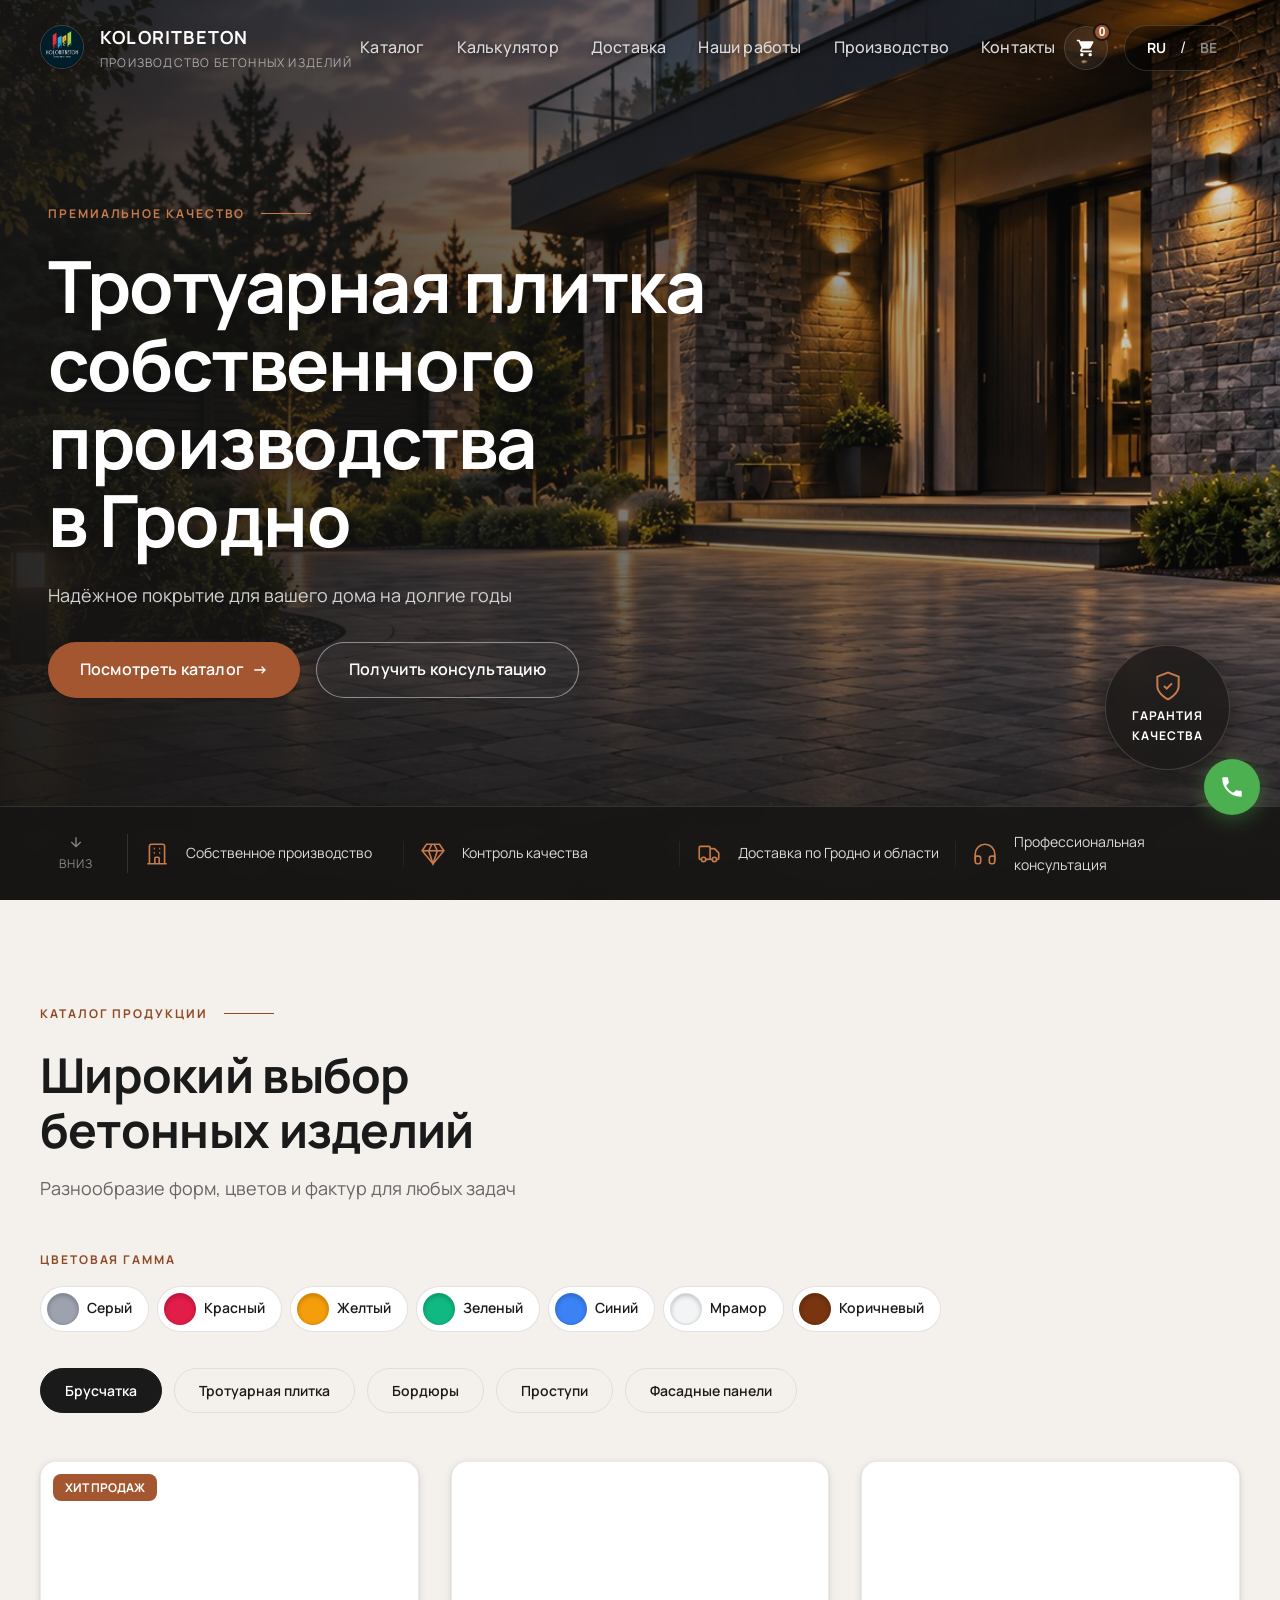
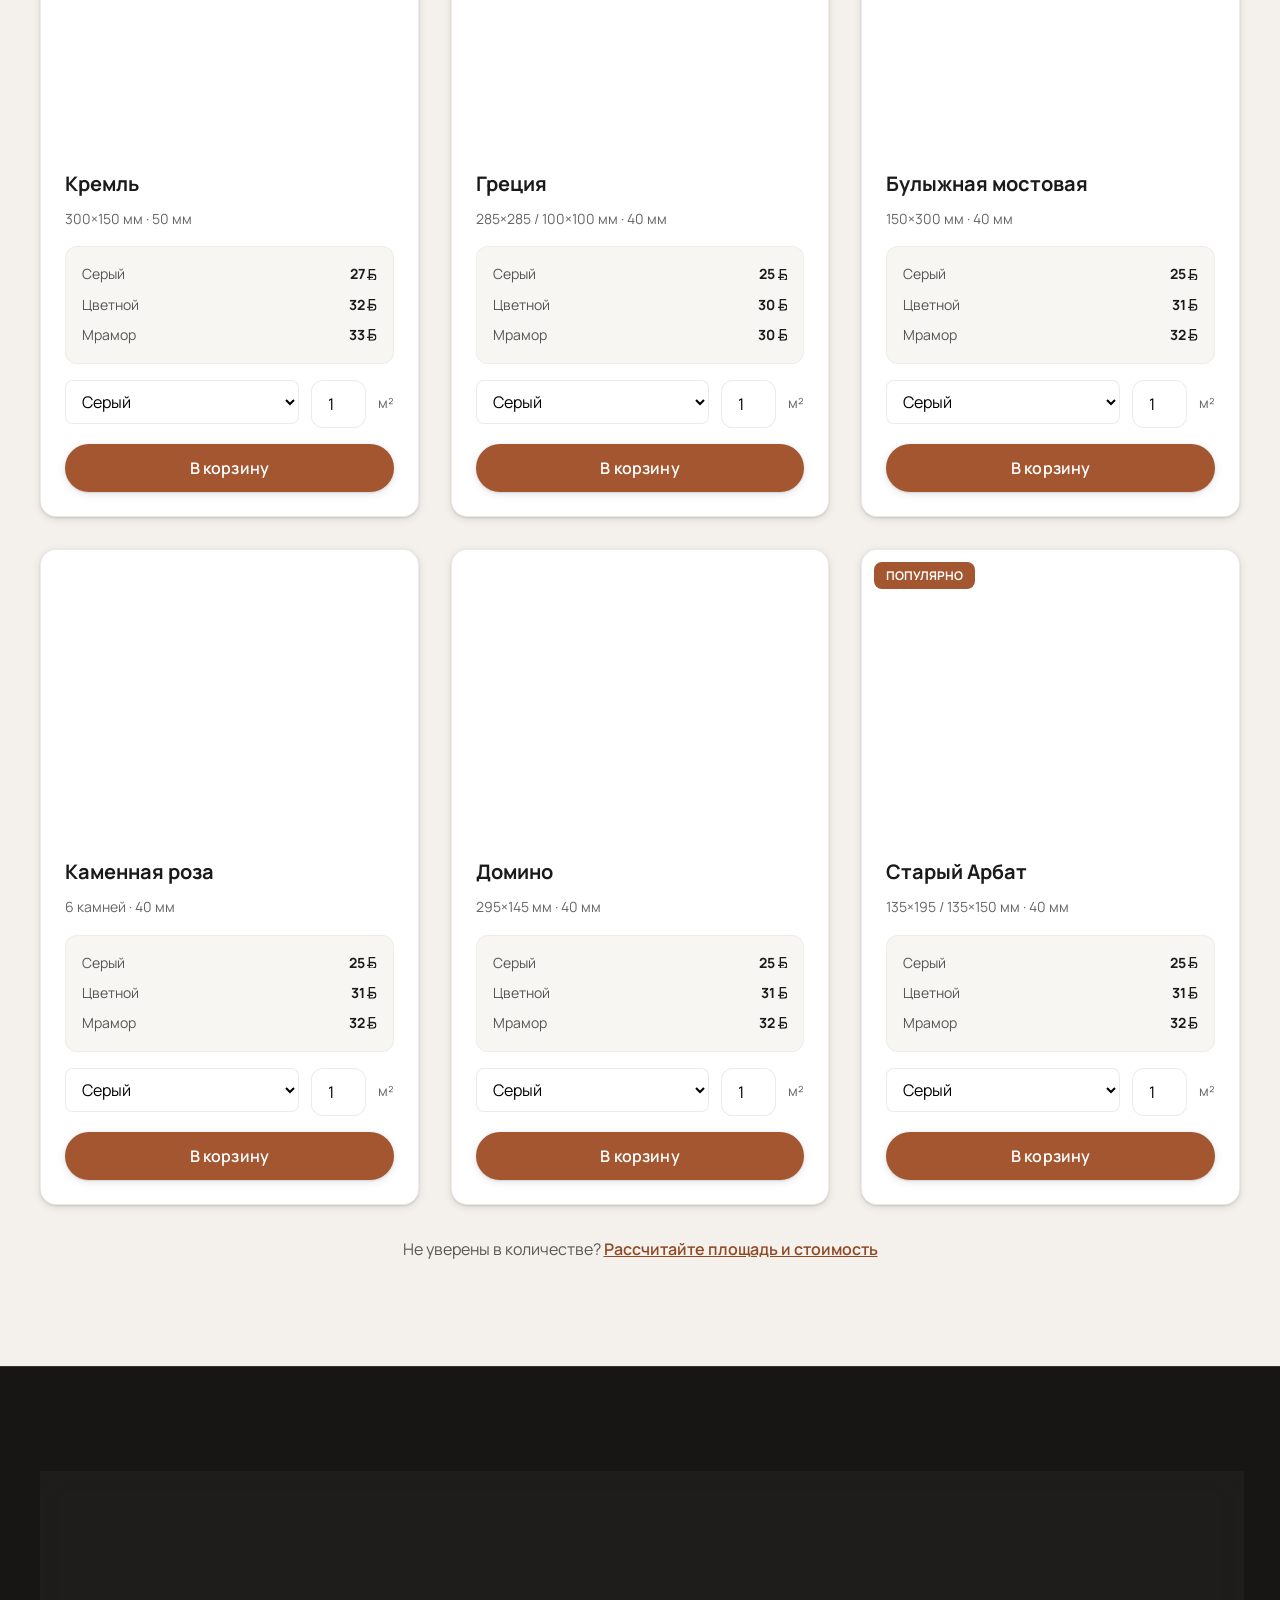
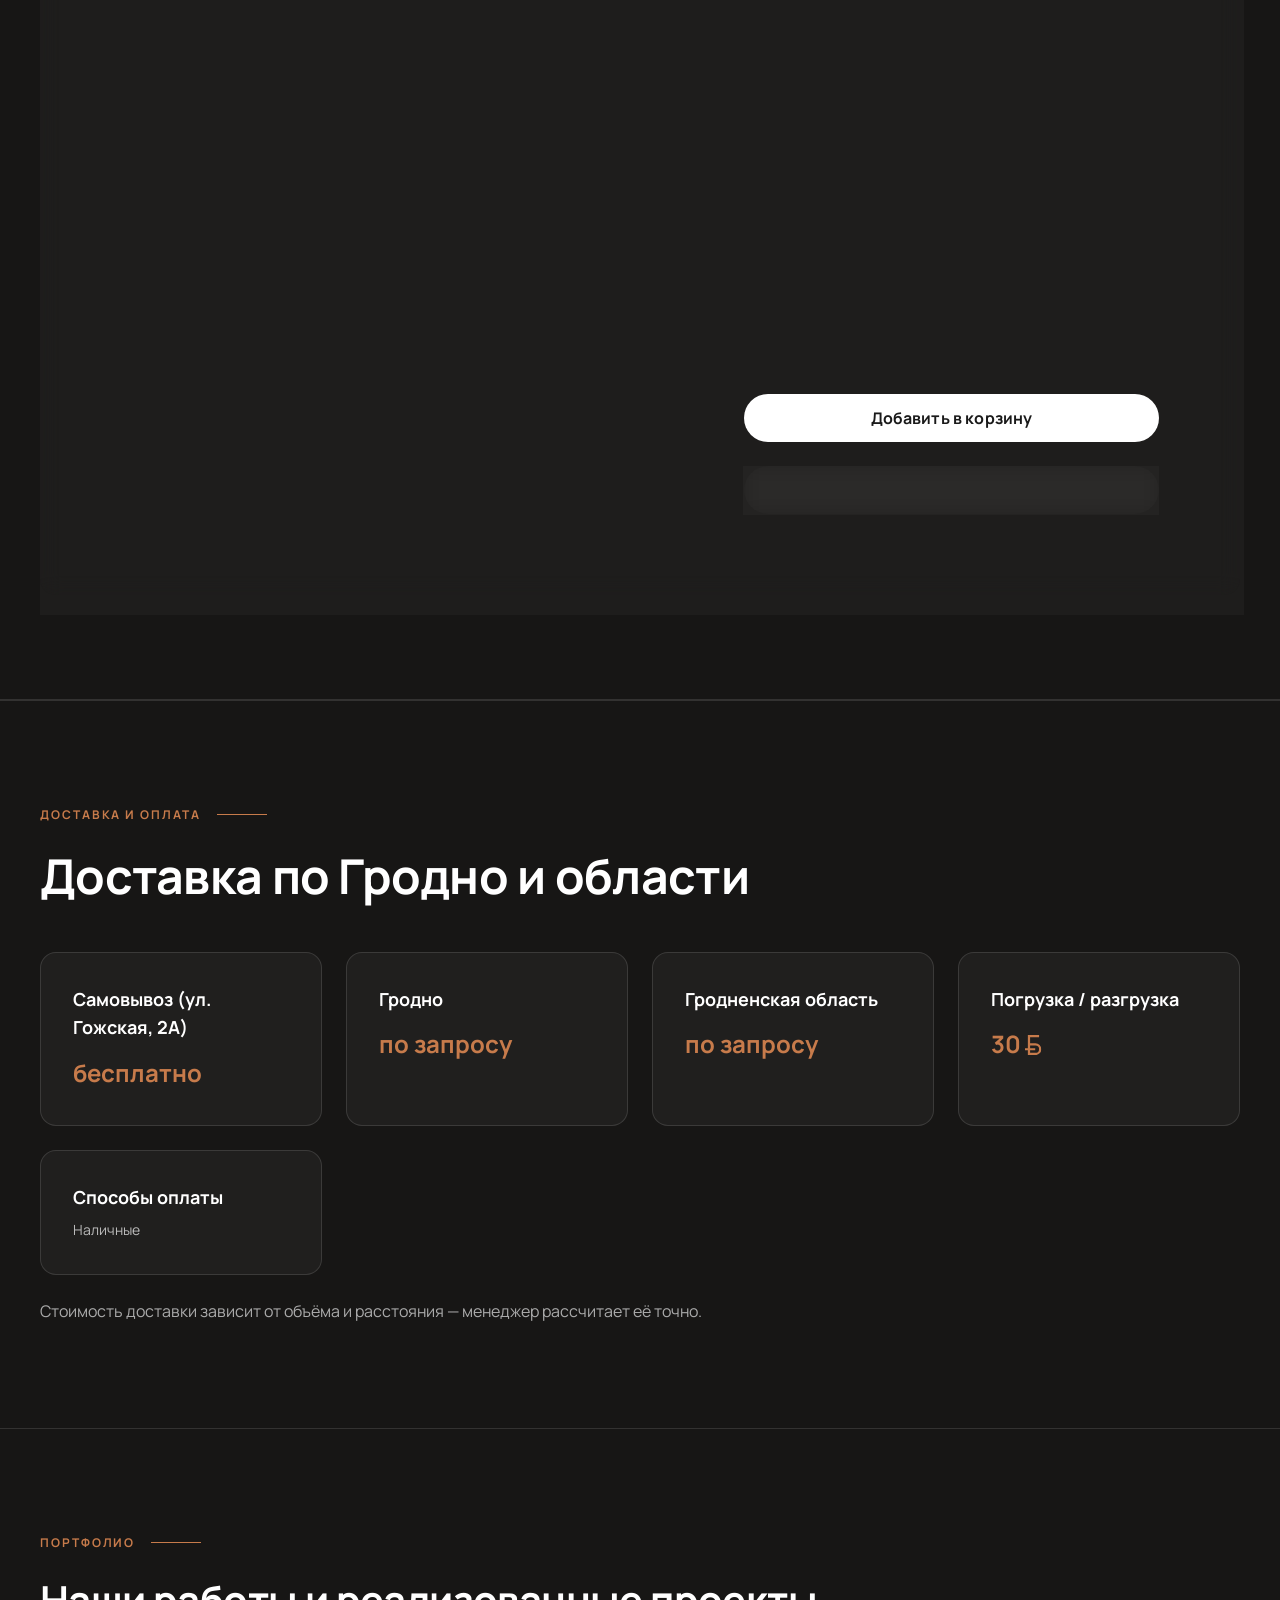
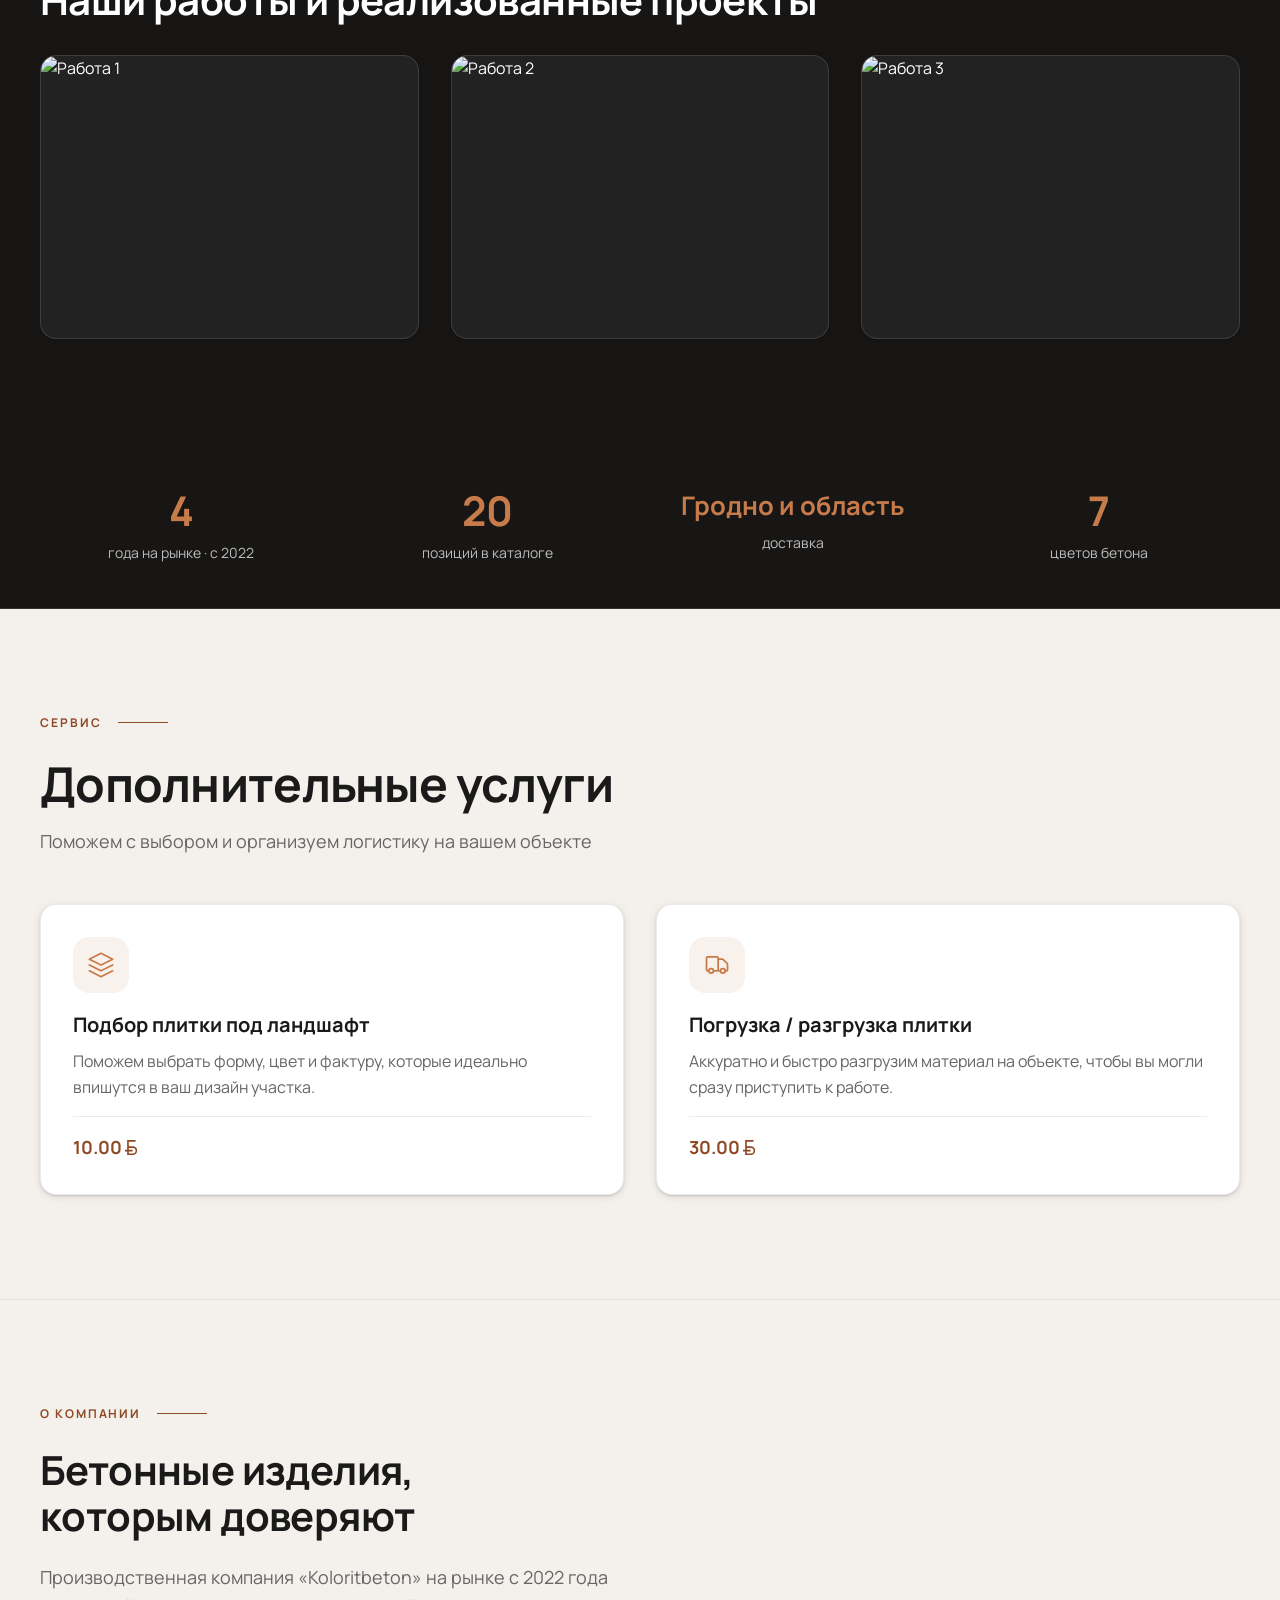
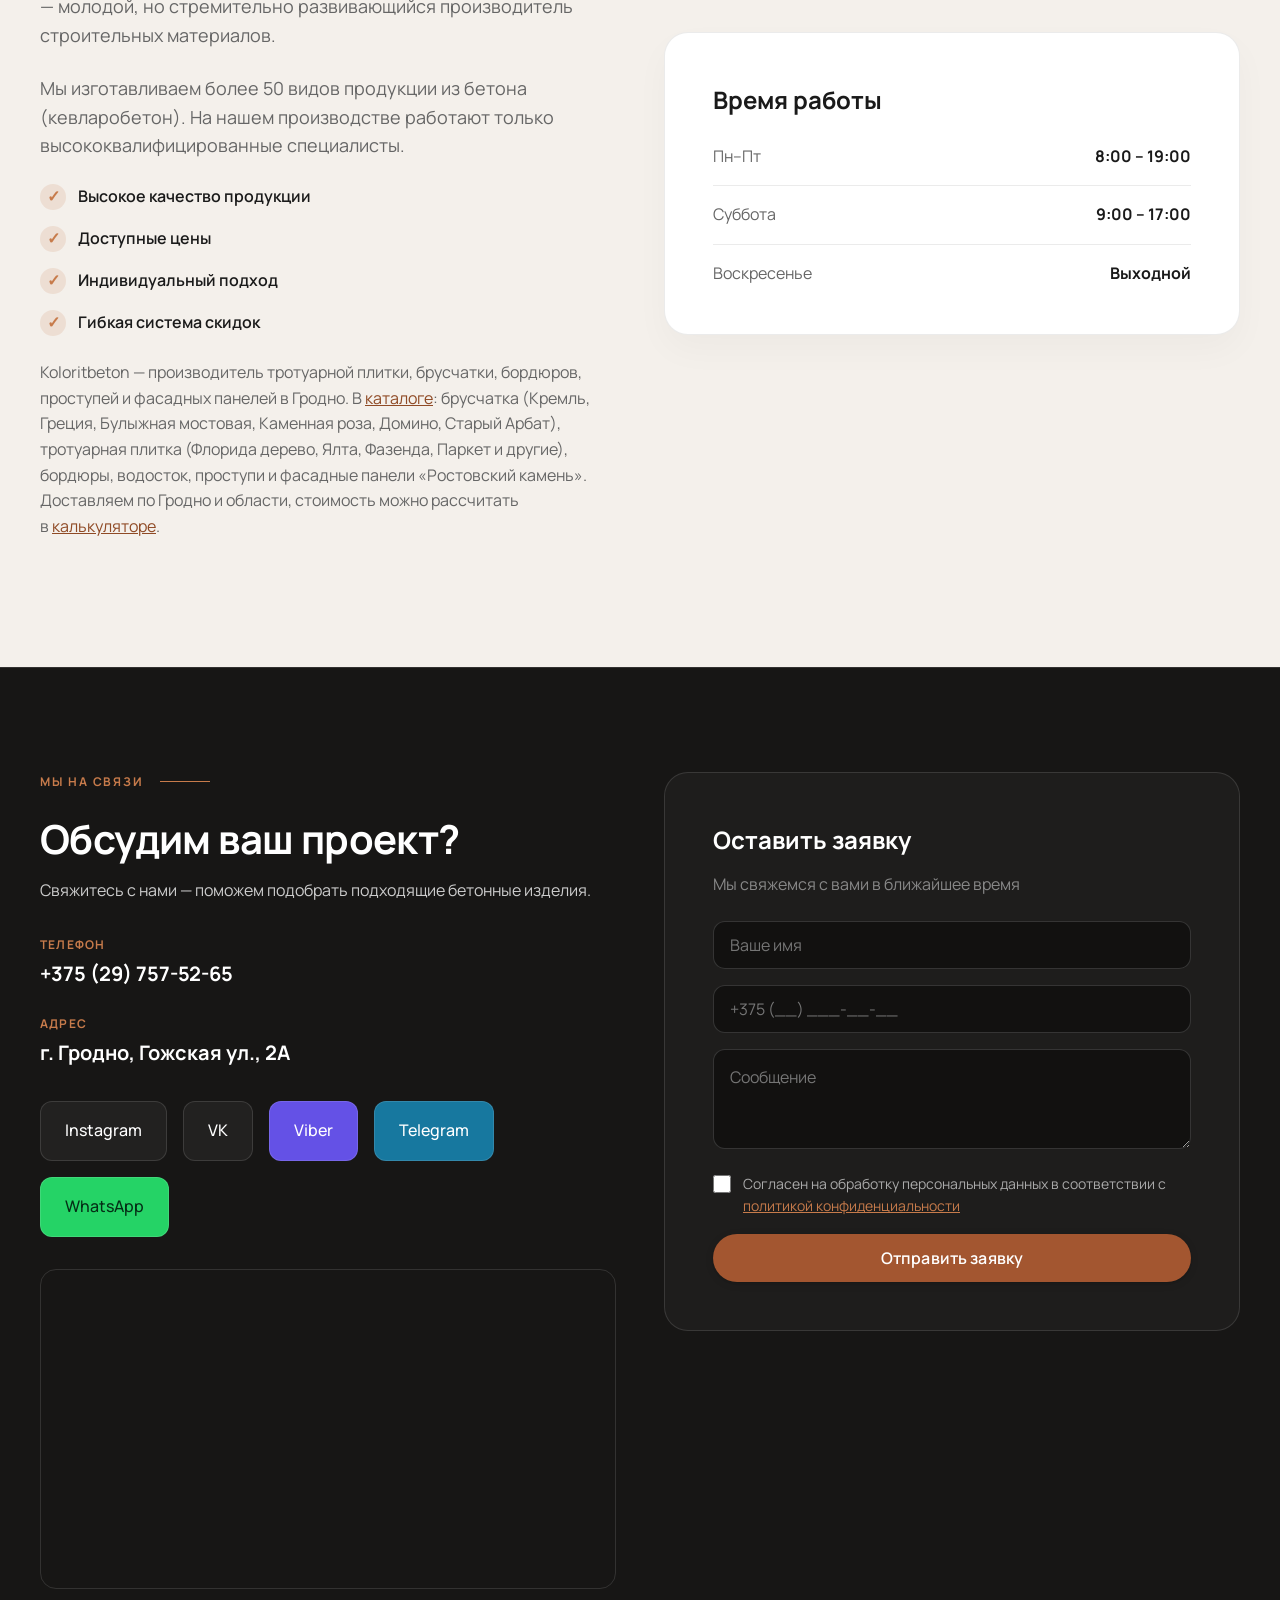
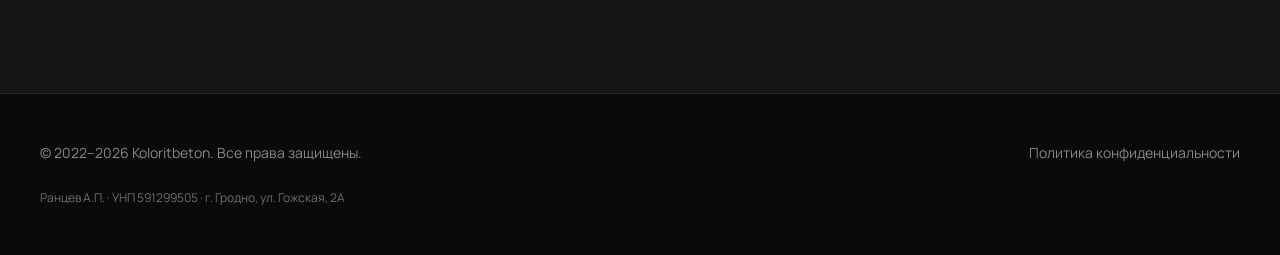
==== commit 1359a713: "Add files via upload" ====
--- a/index.html
+++ b/index.html
@@ -605,6 +605,26 @@
       .hero h1 { font-size: clamp(2.25rem, min(1.2rem + 4.2vw, 9vh), 4.5rem); }
     }
 
+    /* colour filter inside the catalog */
+    .color-filter { margin-bottom: var(--space-6); }
+    .color-filter-title { display: block; font-size: var(--fs-xs); font-weight: 700; letter-spacing: 0.16em; text-transform: uppercase; color: var(--accent-text); margin-bottom: var(--space-3); }
+    .color-filter .color-slider-wrapper { max-width: none; margin: 0; }
+    .color-filter .color-slider { flex-wrap: wrap; overflow: visible; scroll-snap-type: none; gap: var(--space-2); padding: 4px 0; }
+    .color-filter .color-card { flex: none; min-width: 0; flex-direction: row; align-items: center; gap: var(--space-2); min-height: 44px; padding: 6px 16px 6px 6px; background: #fff; border: 1px solid var(--line-light); border-radius: var(--r-pill); }
+    .color-filter .color-circle { width: 32px; height: 32px; border: 1px solid rgba(0,0,0,0.10); box-shadow: inset 0 2px 4px rgba(0,0,0,0.20); }
+    .color-filter .color-name { color: #1c1b19; font-size: var(--fs-sm); font-weight: 600; }
+    .color-filter .color-card:hover { transform: translateY(-2px); border-color: var(--accent-strong); }
+    .color-filter .color-card:hover .color-circle { transform: none; }
+    .color-filter .color-card.active { border-color: var(--accent-strong); box-shadow: 0 0 0 2px rgba(163,86,48,0.35); }
+    .color-filter .palette-note { color: #5b5851; text-align: left; margin-top: var(--space-3); }
+    .color-filter .palette-note a, .color-filter .palette-note button { color: var(--accent-text); }
+    .catalog-cta { margin-top: var(--space-6); color: #5b5851; text-align: center; }
+    .catalog-cta a { color: var(--accent-text); font-weight: 600; text-decoration: underline; }
+    @media (max-width: 600px) {
+      .color-filter .color-slider { flex-wrap: nowrap; overflow-x: auto; margin-inline: calc(var(--gutter) * -1); padding-inline: var(--gutter); scroll-padding-inline: var(--gutter); scrollbar-width: none; }
+      .color-filter .color-slider::-webkit-scrollbar { display: none; }
+    }
+
     @media (prefers-reduced-motion: reduce) {
       *, *::before, *::after { animation-duration: 0.01ms !important; animation-iteration-count: 1 !important; transition-duration: 0.01ms !important; scroll-behavior: auto !important; }
       .animate-on-scroll { opacity: 1; transform: none; }
@@ -625,10 +645,10 @@
     </a>
     <nav class="desktop-nav">
       <a href="#catalog">Каталог</a>
+      <a href="#calculator">Калькулятор</a>
       <a href="#delivery">Доставка</a>
+      <a href="#works">Наши работы</a>
       <a href="#services">Производство</a>
-      <a href="#works">Наши работы</a>
-      <a href="#about">О компании</a>
       <a href="#contacts">Контакты</a>
     </nav>
     <div class="header-actions">
@@ -649,9 +669,10 @@
 <div class="mobile-menu" id="mobileMenu">
   <button type="button" class="close-btn" id="closeMenuBtn" aria-label="Закрыть">&times;</button>
   <a href="#catalog" class="nav-link">Каталог</a>
+  <a href="#calculator" class="nav-link">Калькулятор</a>
   <a href="#delivery" class="nav-link">Доставка</a>
+  <a href="#works" class="nav-link">Наши работы</a>
   <a href="#services" class="nav-link">Производство</a>
-  <a href="#works" class="nav-link">Наши работы</a>
   <a href="#about" class="nav-link">О компании</a>
   <a href="#contacts" class="nav-link">Контакты</a>
 </div>
@@ -698,19 +719,16 @@
   </div>
 </section>
 
-<section class="stats animate-on-scroll" aria-label="О компании в цифрах">
-  <div class="container stats-grid">
-    <div class="stat"><div class="stat-num" id="statYears" data-count="4">4</div><div class="stat-label" id="statYearsLabel">года на рынке</div></div>
-    <div class="stat"><div class="stat-num" id="statItems" data-count="21">21</div><div class="stat-label">позиций в каталоге</div></div>
-    <div class="stat"><div class="stat-num stat-text">Гродно и область</div><div class="stat-label">доставка</div></div>
-    <div class="stat"><div class="stat-num" data-count="7">7</div><div class="stat-label">цветов бетона</div></div>
-  </div>
-</section>
-
-<section class="palette animate-on-scroll">
+<section class="section-light animate-on-scroll" id="catalog">
   <div class="container">
-    <h2 data-i18n="palette-title">Цветовая гамма</h2>
-    <div class="color-slider-wrapper">
+    <div class="section-intro">
+      <div class="eyebrow dark"><span data-i18n="catalog-subtitle">КАТАЛОГ ПРОДУКЦИИ</span><i></i></div>
+      <h2 data-i18n="catalog-title">Широкий выбор<br>бетонных изделий</h2>
+      <p data-i18n="catalog-lead">Разнообразие форм, цветов и фактур для любых задач</p>
+    </div>
+    <div class="color-filter">
+      <span class="color-filter-title" data-i18n="palette-title">Цветовая гамма</span>
+      <div class="color-slider-wrapper">
       <div class="color-slider" id="colorSlider">
         <div class="color-card"><div class="color-circle" style="background:#9CA3AF"></div><div class="color-name" data-i18n="color-gray">Серый</div></div>
         <div class="color-card"><div class="color-circle" style="background:#E11D48"></div><div class="color-name" data-i18n="color-red">Красный</div></div>
@@ -721,19 +739,11 @@
         <div class="color-card"><div class="color-circle" style="background:#78350F"></div><div class="color-name" data-i18n="color-brown">Коричневый</div></div>
       </div>
     </div>
-    <p id="paletteNote" class="palette-note" hidden></p>
-  </div>
-</section>
-
-<section class="section-light animate-on-scroll" id="catalog">
-  <div class="container">
-    <div class="section-intro">
-      <div class="eyebrow dark"><span data-i18n="catalog-subtitle">КАТАЛОГ ПРОДУКЦИИ</span><i></i></div>
-      <h2 data-i18n="catalog-title">Широкий выбор<br>бетонных изделий</h2>
-      <p data-i18n="catalog-lead">Разнообразие форм, цветов и фактур для любых задач</p>
+      <p id="paletteNote" class="palette-note" hidden></p>
     </div>
     <div class="tabs" role="tablist"></div>
     <div id="tabContents"></div>
+    <p class="catalog-cta">Не уверены в количестве? <a href="#calculator">Рассчитайте площадь и стоимость</a></p>
   </div>
 </section>
 
@@ -789,6 +799,24 @@
   </div>
 </section>
 
+<section class="works animate-on-scroll" id="works">
+  <div class="container">
+    <div class="section-heading">
+      <div><div class="eyebrow"><span data-i18n="works-subtitle">ПОРТФОЛИО</span><i></i></div><h2 data-i18n="works-title">Наши работы и реализованные проекты</h2></div>
+    </div>
+    <div class="works-grid" id="works-grid"></div>
+  </div>
+</section>
+
+<section class="stats animate-on-scroll" aria-label="О компании в цифрах">
+  <div class="container stats-grid">
+    <div class="stat"><div class="stat-num" id="statYears" data-count="4">4</div><div class="stat-label" id="statYearsLabel">года на рынке</div></div>
+    <div class="stat"><div class="stat-num" id="statItems" data-count="21">21</div><div class="stat-label">позиций в каталоге</div></div>
+    <div class="stat"><div class="stat-num stat-text">Гродно и область</div><div class="stat-label">доставка</div></div>
+    <div class="stat"><div class="stat-num" data-count="7">7</div><div class="stat-label">цветов бетона</div></div>
+  </div>
+</section>
+
 <section class="services-section animate-on-scroll" id="services">
   <div class="container">
     <div class="section-intro">
@@ -820,15 +848,6 @@
         <div class="service-price">30.00<svg class="byn" viewBox="0 0 336 412" role="img" aria-label="BYN"><use href="#i-byn"/></svg></div>
       </div>
     </div>
-  </div>
-</section>
-
-<section class="works animate-on-scroll" id="works">
-  <div class="container">
-    <div class="section-heading">
-      <div><div class="eyebrow"><span data-i18n="works-subtitle">ПОРТФОЛИО</span><i></i></div><h2 data-i18n="works-title">Наши работы и реализованные проекты</h2></div>
-    </div>
-    <div class="works-grid" id="works-grid"></div>
   </div>
 </section>
 
@@ -1114,8 +1133,10 @@
   function formatBYPhone(raw) {
     let d = raw.replace(/\D/g, "");
     if (d.startsWith("375")) d = d.slice(3);
-    else if (d.startsWith("80")) d = d.slice(2);
-    else if ("375".startsWith(d)) d = "";
+    else if ("375".startsWith(d)) d = "";            // остатки префикса после Backspace
+    if (d.startsWith("375")) d = d.slice(3);          // код страны, набранный поверх подставленного +375
+    if (d.startsWith("80")) d = d.slice(2);           // 8 0xx… (внутренний формат)
+    else if (d.startsWith("0")) d = d.slice(1);
     d = d.slice(0, 9);
     let out = "+375";
     if (d.length) out += " (" + d.slice(0, 2);
@@ -1133,9 +1154,13 @@
       const deleting = e.inputType && e.inputType.startsWith("delete");
       e.target.value = (deleting && r.empty) ? "" : r.text;
     });
+    const toEnd = () => { const n = input.value.length; try { input.setSelectionRange(n, n); } catch (e) {} };
     input.addEventListener("focus", function() {
       if (!input.value) input.value = "+375 (";
+      toEnd(); setTimeout(toEnd, 0);                  // курсор всегда после префикса
     });
+    input.addEventListener("mouseup", function() { if (formatBYPhone(input.value).empty) toEnd(); });
+    input.addEventListener("keydown", function(e) { if (/^\d$/.test(e.key) && formatBYPhone(input.value).empty) toEnd(); });
     input.addEventListener("blur", function() {
       if (formatBYPhone(input.value).empty) input.value = "";
     });
@@ -1372,7 +1397,7 @@
 
   /* ---------- белорусская версия: словарь + автоперевод DOM ---------- */
   let currentLang = "ru";
-  const BE = {"Бордюры":"Бардзюры","Бордюры и водосток":"Бардзюры і водасцёк","Проступи":"Прыступкі","Размеры / Характеристики:":"Памеры / Характарыстыкі:","Цены по исполнению:":"Цэны па выкананні:","Каталог": "Каталог", "Производство": "Вытворчасць", "Доставка": "Дастаўка", "Наши работы": "Нашы работы", "О компании": "Пра кампанію", "Контакты": "Кантакты", "ПРОИЗВОДСТВО БЕТОННЫХ ИЗДЕЛИЙ": "ВЫТВОРЧАСЦЬ БЕТОННЫХ ВЫРАБАЎ", "вниз": "уніз", "Гарантия качества": "Гарантыя якасці", "Выходной": "Выхадны", "Количество": "Колькасць", "Корзина": "Кошык", "Меню": "Меню", "Наверх": "Уверх", "О компании в цифрах": "Пра кампанію ў лічбах", "Позвонить": "Патэлефанаваць", "Цвет": "Колер", "Закрыть": "Закрыць", "Карта: Koloritbeton, Гродно": "Карта: Koloritbeton, Гродна", "10% (стандарт)": "10% (стандарт)", "15% (сложная геометрия)": "15% (складаная геаметрыя)", "5% (простая форма)": "5% (простая форма)", "Плитка / брусчатка": "Пліта / брукаванка", "Вес (ориентировочно):": "Вага (прыкладна):", "Выберите плитку и размеры площадки — посчитаем площадь, вес и стоимость": "Абярыце пліту і памеры пляцоўкі — падлічым плошчу, вагу і кошт", "Стоимость плитки:": "Кошт пліткі:", "Доставка:": "Дастаўка:", "Поддонов:": "Паддонаў:", "Добавить в корзину": "Дадаць у кошык", "бесплатно": "бясплатна", "по запросу": "па запыце", "Самовывоз (ул. Гожская, 2А)": "Самавываз (вул. Гожская, 2А)", "Гродно": "Гродна", "Гродненская область": "Гродзенская вобласць", "Гродно и область": "Гродна і вобласць", "доставка": "дастаўка", "Брусчатка": "Брукаванка", "Тротуарная плитка": "Тратуарная пліта", "Фасадные панели": "Фасадныя панэлі", "позиций в каталоге": "пазіцый у каталогу", "цветов бетона": "колераў бетону", "год на рынке · с 2022": "год на рынку · з 2022", "года на рынке · с 2022": "гады на рынку · з 2022", "лет на рынке · с 2022": "гадоў на рынку · з 2022", "ДОСТАВКА И ОПЛАТА": "ДАСТАЎКА І АПЛАТА", "Доставка по Гродно и области": "Дастаўка па Гродна і вобласці", "Погрузка / разгрузка": "Пагрузка / разгрузка", "Способы оплаты": "Спосабы аплаты", "Уточняйте у менеджера по телефону.": "Удакладняйце ў менеджара па тэлефоне.", "Стоимость доставки зависит от объёма и расстояния — менеджер рассчитает её точно.": "Кошт дастаўкі залежыць ад аб’ёму і адлегласці — менеджар разлічыць яго дакладна.", "Выбран цвет:": "Абраны колер:", "Смотреть в каталоге": "Глядзець у каталогу", "Сбросить": "Скінуць", "Ваша корзина": "Ваш кошык", "Корзина пуста": "Кошык пусты", "Итого:": "Разам:", "Оформить заказ:": "Аформіць заказ:", "Отправить заказ": "Адправіць заказ", "Отправляя заказ, вы соглашаетесь с": "Адпраўляючы заказ, вы згаджаецеся з", "политикой конфиденциальности": "палітыкай канфідэнцыяльнасці", "Согласен на обработку персональных данных в соответствии с": "Згодны на апрацоўку персанальных даных у адпаведнасці з", "В корзину": "У кошык", "Заявка успешно отправлена!": "Заяўка паспяхова адпраўлена!", "Спасибо за доверие. Наш менеджер свяжется с вами в ближайшее время для уточнения деталей.": "Дзякуй за давер. Наш менеджар звяжацца з вамі ў бліжэйшы час для ўдакладнення дэталяў.", "Отлично": "Выдатна", "Укажите имя и телефон и отправьте заявку": "Пазначце імя і тэлефон і адпраўце заяўку", "Отправляем…": "Адпраўляем…", "Введите номер полностью: +375 (XX) XXX-XX-XX": "Увядзіце нумар цалкам: +375 (XX) XXX-XX-XX", "Введите ваше имя!": "Увядзіце ваша імя!", "Корзина пуста!": "Кошык пусты!", "Не удалось отправить заявку. Позвоните нам: +375 (29) 757-52-65": "Не атрымалася адправіць заяўку. Пазваніце нам: +375 (29) 757-52-65", "Телефон: +375 (29) 757-52-65": "Тэлефон: +375 (29) 757-52-65", "г. Гродно, Гожская ул., 2А": "г. Гродна, вул. Гожская, 2А", "1. Общие положения": "1. Агульныя палажэнні", "2. Цели обработки данных": "2. Мэты апрацоўкі даных", "3. Контакты Оператора:": "3. Кантакты Аператара:", "4. Срок хранения": "4. Тэрмін захоўвання", "5. Права субъекта данных": "5. Правы суб’екта даных", "6. Отзыв согласия": "6. Адклік згоды", "В соответствии с Законом Республики Беларусь от 07.05.2021 № 99-З «О защите персональных данных»": "У адпаведнасці з Законам Рэспублікі Беларусь ад 07.05.2021 № 99-З «Аб абароне персанальных даных»", "Настоящая Политика определяет порядок обработки и защиты персональных данных пользователей сайта «Koloritbeton».": "Гэтая Палітыка вызначае парадак апрацоўкі і абароны персанальных даных карыстальнікаў сайта «Koloritbeton».", "Обработка персональных данных (имя, номер телефона) осуществляется исключительно с целью обратной связи и оформления заказов.": "Апрацоўка персанальных даных (імя, нумар тэлефона) ажыццяўляецца выключна з мэтай зваротнай сувязі і афармлення заказаў.", "Персональные данные хранятся не дольше, чем это необходимо для обработки обращения и исполнения заказа, и удаляются или обезличиваются по достижении этих целей.": "Персанальныя даныя захоўваюцца не даўжэй, чым гэта неабходна для апрацоўкі звароту і выканання заказу, і выдаляюцца або абязасабліваюцца пасля дасягнення гэтых мэт.", "Вы вправе получить информацию об обработке своих данных, требовать их изменения или удаления, а также отозвать согласие на обработку.": "Вы маеце права атрымаць інфармацыю пра апрацоўку сваіх даных, патрабаваць іх змены або выдалення, а таксама адклікаць згоду на апрацоўку.", "Для отзыва согласия или обращения по вопросам обработки данных свяжитесь с нами по телефону +375 (29) 757-52-65. Мы рассмотрим обращение в срок, установленный законодательством.": "Для адкліку згоды або звароту па пытаннях апрацоўкі даных звяжыцеся з намі па тэлефоне +375 (29) 757-52-65. Мы разгледзім зварот у тэрмін, вызначаны заканадаўствам.", "Высококачественное бетонное изделие собственного производства.": "Высокаякасны бетонны выраб уласнай вытворчасці.", "Серый": "Шэры", "Цветной": "Каляровы", "Мрамор": "Мармур", "Без окраса": "Без афарбоўкі", "В цвете": "У колеры", "Хит продаж": "Хіт продажаў", "Популярно": "Папулярна", "Новинка": "Навінка", "Кремль": "Крэмль", "Греция": "Грэцыя", "Булыжная мостовая": "Булыжны брук", "Каменная роза": "Каменная ружа", "Домино": "Даміно", "Старый Арбат": "Стары Арбат", "Флорида дерево": "Флорыда дрэва", "Ялта": "Ялта", "Фазенда": "Фазенда", "Калифорния Кубик": "Каліфорнія Кубік", "Паркет": "Паркет", "Калифорния дерево": "Каліфорнія дрэва", "12 кирпичей": "12 цаглін", "Черепашка": "Чарапашка", "Три доски": "Тры дошкі", "Водосток": "Водасцёк", "Три прорези": "Тры прарэзы", "Проступь": "Прыступка", "Ростовский камень": "Растоўскі камень", "Идеальное решение для пешеходных зон, дворов и загородных участков. Отличается высокой прочностью и классической формой.": "Ідэальнае рашэнне для пешаходных зон, двароў і загарадных участкаў. Вызначаецца высокай трываласцю і класічнай формай.", "Элегантная брусчатка с аутентичным узором, создающая атмосферу античности на вашей территории.": "Элегантная брукаванка з аўтэнтычным узорам, якая стварае атмасферу антычнасці на вашай тэрыторыі.", "Имитация старинной европейской мостовой. Прекрасно подходит для ландшафтного дизайна в стиле ретро.": "Імітацыя старадаўняга еўрапейскага брука. Выдатна падыходзіць для ландшафтнага дызайну ў стылі рэтра.", "Набор из 6 уникальных камней для создания изящных художественных узоров и мозаики.": "Набор з 6 унікальных камянёў для стварэння вытанчаных мастацкіх узораў і мазаікі.", "Строгая прямоугольная форма, удобная в укладке и долговечная в эксплуатации.": "Строгая прамавугольная форма, зручная ва ўкладцы і трывалая ў эксплуатацыі.", "Комплект из нескольких элементов разного размера для создания неповторимого стиля.": "Камплект з некалькіх элементаў розных памераў для стварэння непаўторнага стылю.", "Тротуарная плитка с текстурой натурального дерева. Не боится влаги и морозов.": "Тратуарная пліта з тэкстурай натуральнага дрэва. Не баіцца вільгаці і маразоў.", "Классическая фактурная плитка для мощения дорожек и придомовой территории.": "Класічная фактурная пліта для брукавання дарожак і прыдомавай тэрыторыі.", "Практичное и долговечное покрытие для дачи и сада.": "Практычнае і трывалае пакрыццё для дачы і саду.", "Объемный геометрический рисунок «кубик» визуально расширяет пространство.": "Аб’ёмны геаметрычны малюнак «кубік» візуальна пашырае прастору.", "Имитация паркетной доски для мощения террас и площадок возле дома.": "Імітацыя паркетнай дошкі для брукавання тэрас і пляцовак каля дома.", "Сочетание удобного формата и природной текстуры древесины.": "Спалучэнне зручнага фармату і прыроднай тэкстуры драўніны.", "Крупноформатная плитка повышенной прочности для интенсивных нагрузок.": "Буйнафарматная пліта павышанай трываласці для інтэнсіўных нагрузак.", "Оригинальный узор поверхности, предотвращающий скольжение.": "Арыгінальны ўзор паверхні, які прадухіляе слізганне.", "Эффектная имитация трех деревянных досок в одной плите.": "Эфектная імітацыя трох драўляных дошак у адной пліце.", "Дорожный бордюр для фиксации краев плиточного покрытия и разделения зон.": "Дарожны бардзюр для замацавання краёў плітачнага пакрыцця і падзелу зон.", "Бетонный водосток для эффективного отвода дождевой воды.": "Бетонны водасцёк для эфектыўнага адводу дажджавой вады.", "Садовый бордюр для оформления клумб и пешеходных дорожек.": "Садовы бардзюр для афармлення клумбаў і пешаходных дарожак.", "Проступь для лестничных маршей с противоскользящими прорезями.": "Прыступка для лесвічных маршаў з супрацьслізкімі прарэзамі.", "Прочная железобетонная ступень для крыльца и уличных лестниц.": "Трывалая жалезабетонная прыступка для ганка і вулічных лесвіц.", "Фасадная плитка под дикий камень для облицовки цоколей и стен зданий.": "Фасадная пліта пад дзікі камень для аблічоўкі цокалёў і сцен будынкаў."};
+  const BE = {"Калькулятор":"Калькулятар","Не уверены в количестве?":"Не ўпэўнены ў колькасці?","Рассчитайте площадь и стоимость":"Разлічыце плошчу і кошт","Бордюры":"Бардзюры","Бордюры и водосток":"Бардзюры і водасцёк","Проступи":"Прыступкі","Размеры / Характеристики:":"Памеры / Характарыстыкі:","Цены по исполнению:":"Цэны па выкананні:","Каталог": "Каталог", "Производство": "Вытворчасць", "Доставка": "Дастаўка", "Наши работы": "Нашы работы", "О компании": "Пра кампанію", "Контакты": "Кантакты", "ПРОИЗВОДСТВО БЕТОННЫХ ИЗДЕЛИЙ": "ВЫТВОРЧАСЦЬ БЕТОННЫХ ВЫРАБАЎ", "вниз": "уніз", "Гарантия качества": "Гарантыя якасці", "Выходной": "Выхадны", "Количество": "Колькасць", "Корзина": "Кошык", "Меню": "Меню", "Наверх": "Уверх", "О компании в цифрах": "Пра кампанію ў лічбах", "Позвонить": "Патэлефанаваць", "Цвет": "Колер", "Закрыть": "Закрыць", "Карта: Koloritbeton, Гродно": "Карта: Koloritbeton, Гродна", "10% (стандарт)": "10% (стандарт)", "15% (сложная геометрия)": "15% (складаная геаметрыя)", "5% (простая форма)": "5% (простая форма)", "Плитка / брусчатка": "Пліта / брукаванка", "Вес (ориентировочно):": "Вага (прыкладна):", "Выберите плитку и размеры площадки — посчитаем площадь, вес и стоимость": "Абярыце пліту і памеры пляцоўкі — падлічым плошчу, вагу і кошт", "Стоимость плитки:": "Кошт пліткі:", "Доставка:": "Дастаўка:", "Поддонов:": "Паддонаў:", "Добавить в корзину": "Дадаць у кошык", "бесплатно": "бясплатна", "по запросу": "па запыце", "Самовывоз (ул. Гожская, 2А)": "Самавываз (вул. Гожская, 2А)", "Гродно": "Гродна", "Гродненская область": "Гродзенская вобласць", "Гродно и область": "Гродна і вобласць", "доставка": "дастаўка", "Брусчатка": "Брукаванка", "Тротуарная плитка": "Тратуарная пліта", "Фасадные панели": "Фасадныя панэлі", "позиций в каталоге": "пазіцый у каталогу", "цветов бетона": "колераў бетону", "год на рынке · с 2022": "год на рынку · з 2022", "года на рынке · с 2022": "гады на рынку · з 2022", "лет на рынке · с 2022": "гадоў на рынку · з 2022", "ДОСТАВКА И ОПЛАТА": "ДАСТАЎКА І АПЛАТА", "Доставка по Гродно и области": "Дастаўка па Гродна і вобласці", "Погрузка / разгрузка": "Пагрузка / разгрузка", "Способы оплаты": "Спосабы аплаты", "Уточняйте у менеджера по телефону.": "Удакладняйце ў менеджара па тэлефоне.", "Стоимость доставки зависит от объёма и расстояния — менеджер рассчитает её точно.": "Кошт дастаўкі залежыць ад аб’ёму і адлегласці — менеджар разлічыць яго дакладна.", "Выбран цвет:": "Абраны колер:", "Смотреть в каталоге": "Глядзець у каталогу", "Сбросить": "Скінуць", "Ваша корзина": "Ваш кошык", "Корзина пуста": "Кошык пусты", "Итого:": "Разам:", "Оформить заказ:": "Аформіць заказ:", "Отправить заказ": "Адправіць заказ", "Отправляя заказ, вы соглашаетесь с": "Адпраўляючы заказ, вы згаджаецеся з", "политикой конфиденциальности": "палітыкай канфідэнцыяльнасці", "Согласен на обработку персональных данных в соответствии с": "Згодны на апрацоўку персанальных даных у адпаведнасці з", "В корзину": "У кошык", "Заявка успешно отправлена!": "Заяўка паспяхова адпраўлена!", "Спасибо за доверие. Наш менеджер свяжется с вами в ближайшее время для уточнения деталей.": "Дзякуй за давер. Наш менеджар звяжацца з вамі ў бліжэйшы час для ўдакладнення дэталяў.", "Отлично": "Выдатна", "Укажите имя и телефон и отправьте заявку": "Пазначце імя і тэлефон і адпраўце заяўку", "Отправляем…": "Адпраўляем…", "Введите номер полностью: +375 (XX) XXX-XX-XX": "Увядзіце нумар цалкам: +375 (XX) XXX-XX-XX", "Введите ваше имя!": "Увядзіце ваша імя!", "Корзина пуста!": "Кошык пусты!", "Не удалось отправить заявку. Позвоните нам: +375 (29) 757-52-65": "Не атрымалася адправіць заяўку. Пазваніце нам: +375 (29) 757-52-65", "Телефон: +375 (29) 757-52-65": "Тэлефон: +375 (29) 757-52-65", "г. Гродно, Гожская ул., 2А": "г. Гродна, вул. Гожская, 2А", "1. Общие положения": "1. Агульныя палажэнні", "2. Цели обработки данных": "2. Мэты апрацоўкі даных", "3. Контакты Оператора:": "3. Кантакты Аператара:", "4. Срок хранения": "4. Тэрмін захоўвання", "5. Права субъекта данных": "5. Правы суб’екта даных", "6. Отзыв согласия": "6. Адклік згоды", "В соответствии с Законом Республики Беларусь от 07.05.2021 № 99-З «О защите персональных данных»": "У адпаведнасці з Законам Рэспублікі Беларусь ад 07.05.2021 № 99-З «Аб абароне персанальных даных»", "Настоящая Политика определяет порядок обработки и защиты персональных данных пользователей сайта «Koloritbeton».": "Гэтая Палітыка вызначае парадак апрацоўкі і абароны персанальных даных карыстальнікаў сайта «Koloritbeton».", "Обработка персональных данных (имя, номер телефона) осуществляется исключительно с целью обратной связи и оформления заказов.": "Апрацоўка персанальных даных (імя, нумар тэлефона) ажыццяўляецца выключна з мэтай зваротнай сувязі і афармлення заказаў.", "Персональные данные хранятся не дольше, чем это необходимо для обработки обращения и исполнения заказа, и удаляются или обезличиваются по достижении этих целей.": "Персанальныя даныя захоўваюцца не даўжэй, чым гэта неабходна для апрацоўкі звароту і выканання заказу, і выдаляюцца або абязасабліваюцца пасля дасягнення гэтых мэт.", "Вы вправе получить информацию об обработке своих данных, требовать их изменения или удаления, а также отозвать согласие на обработку.": "Вы маеце права атрымаць інфармацыю пра апрацоўку сваіх даных, патрабаваць іх змены або выдалення, а таксама адклікаць згоду на апрацоўку.", "Для отзыва согласия или обращения по вопросам обработки данных свяжитесь с нами по телефону +375 (29) 757-52-65. Мы рассмотрим обращение в срок, установленный законодательством.": "Для адкліку згоды або звароту па пытаннях апрацоўкі даных звяжыцеся з намі па тэлефоне +375 (29) 757-52-65. Мы разгледзім зварот у тэрмін, вызначаны заканадаўствам.", "Высококачественное бетонное изделие собственного производства.": "Высокаякасны бетонны выраб уласнай вытворчасці.", "Серый": "Шэры", "Цветной": "Каляровы", "Мрамор": "Мармур", "Без окраса": "Без афарбоўкі", "В цвете": "У колеры", "Хит продаж": "Хіт продажаў", "Популярно": "Папулярна", "Новинка": "Навінка", "Кремль": "Крэмль", "Греция": "Грэцыя", "Булыжная мостовая": "Булыжны брук", "Каменная роза": "Каменная ружа", "Домино": "Даміно", "Старый Арбат": "Стары Арбат", "Флорида дерево": "Флорыда дрэва", "Ялта": "Ялта", "Фазенда": "Фазенда", "Калифорния Кубик": "Каліфорнія Кубік", "Паркет": "Паркет", "Калифорния дерево": "Каліфорнія дрэва", "12 кирпичей": "12 цаглін", "Черепашка": "Чарапашка", "Три доски": "Тры дошкі", "Водосток": "Водасцёк", "Три прорези": "Тры прарэзы", "Проступь": "Прыступка", "Ростовский камень": "Растоўскі камень", "Идеальное решение для пешеходных зон, дворов и загородных участков. Отличается высокой прочностью и классической формой.": "Ідэальнае рашэнне для пешаходных зон, двароў і загарадных участкаў. Вызначаецца высокай трываласцю і класічнай формай.", "Элегантная брусчатка с аутентичным узором, создающая атмосферу античности на вашей территории.": "Элегантная брукаванка з аўтэнтычным узорам, якая стварае атмасферу антычнасці на вашай тэрыторыі.", "Имитация старинной европейской мостовой. Прекрасно подходит для ландшафтного дизайна в стиле ретро.": "Імітацыя старадаўняга еўрапейскага брука. Выдатна падыходзіць для ландшафтнага дызайну ў стылі рэтра.", "Набор из 6 уникальных камней для создания изящных художественных узоров и мозаики.": "Набор з 6 унікальных камянёў для стварэння вытанчаных мастацкіх узораў і мазаікі.", "Строгая прямоугольная форма, удобная в укладке и долговечная в эксплуатации.": "Строгая прамавугольная форма, зручная ва ўкладцы і трывалая ў эксплуатацыі.", "Комплект из нескольких элементов разного размера для создания неповторимого стиля.": "Камплект з некалькіх элементаў розных памераў для стварэння непаўторнага стылю.", "Тротуарная плитка с текстурой натурального дерева. Не боится влаги и морозов.": "Тратуарная пліта з тэкстурай натуральнага дрэва. Не баіцца вільгаці і маразоў.", "Классическая фактурная плитка для мощения дорожек и придомовой территории.": "Класічная фактурная пліта для брукавання дарожак і прыдомавай тэрыторыі.", "Практичное и долговечное покрытие для дачи и сада.": "Практычнае і трывалае пакрыццё для дачы і саду.", "Объемный геометрический рисунок «кубик» визуально расширяет пространство.": "Аб’ёмны геаметрычны малюнак «кубік» візуальна пашырае прастору.", "Имитация паркетной доски для мощения террас и площадок возле дома.": "Імітацыя паркетнай дошкі для брукавання тэрас і пляцовак каля дома.", "Сочетание удобного формата и природной текстуры древесины.": "Спалучэнне зручнага фармату і прыроднай тэкстуры драўніны.", "Крупноформатная плитка повышенной прочности для интенсивных нагрузок.": "Буйнафарматная пліта павышанай трываласці для інтэнсіўных нагрузак.", "Оригинальный узор поверхности, предотвращающий скольжение.": "Арыгінальны ўзор паверхні, які прадухіляе слізганне.", "Эффектная имитация трех деревянных досок в одной плите.": "Эфектная імітацыя трох драўляных дошак у адной пліце.", "Дорожный бордюр для фиксации краев плиточного покрытия и разделения зон.": "Дарожны бардзюр для замацавання краёў плітачнага пакрыцця і падзелу зон.", "Бетонный водосток для эффективного отвода дождевой воды.": "Бетонны водасцёк для эфектыўнага адводу дажджавой вады.", "Садовый бордюр для оформления клумб и пешеходных дорожек.": "Садовы бардзюр для афармлення клумбаў і пешаходных дарожак.", "Проступь для лестничных маршей с противоскользящими прорезями.": "Прыступка для лесвічных маршаў з супрацьслізкімі прарэзамі.", "Прочная железобетонная ступень для крыльца и уличных лестниц.": "Трывалая жалезабетонная прыступка для ганка і вулічных лесвіц.", "Фасадная плитка под дикий камень для облицовки цоколей и стен зданий.": "Фасадная пліта пад дзікі камень для аблічоўкі цокалёў і сцен будынкаў."};
   const T = (x) => trText(x);
   const BE_RULES = [
     [/^Товар «(.+)» добавлен в корзину$/, (a) => `Тавар «${T(a)}» дададзены ў кошык`],
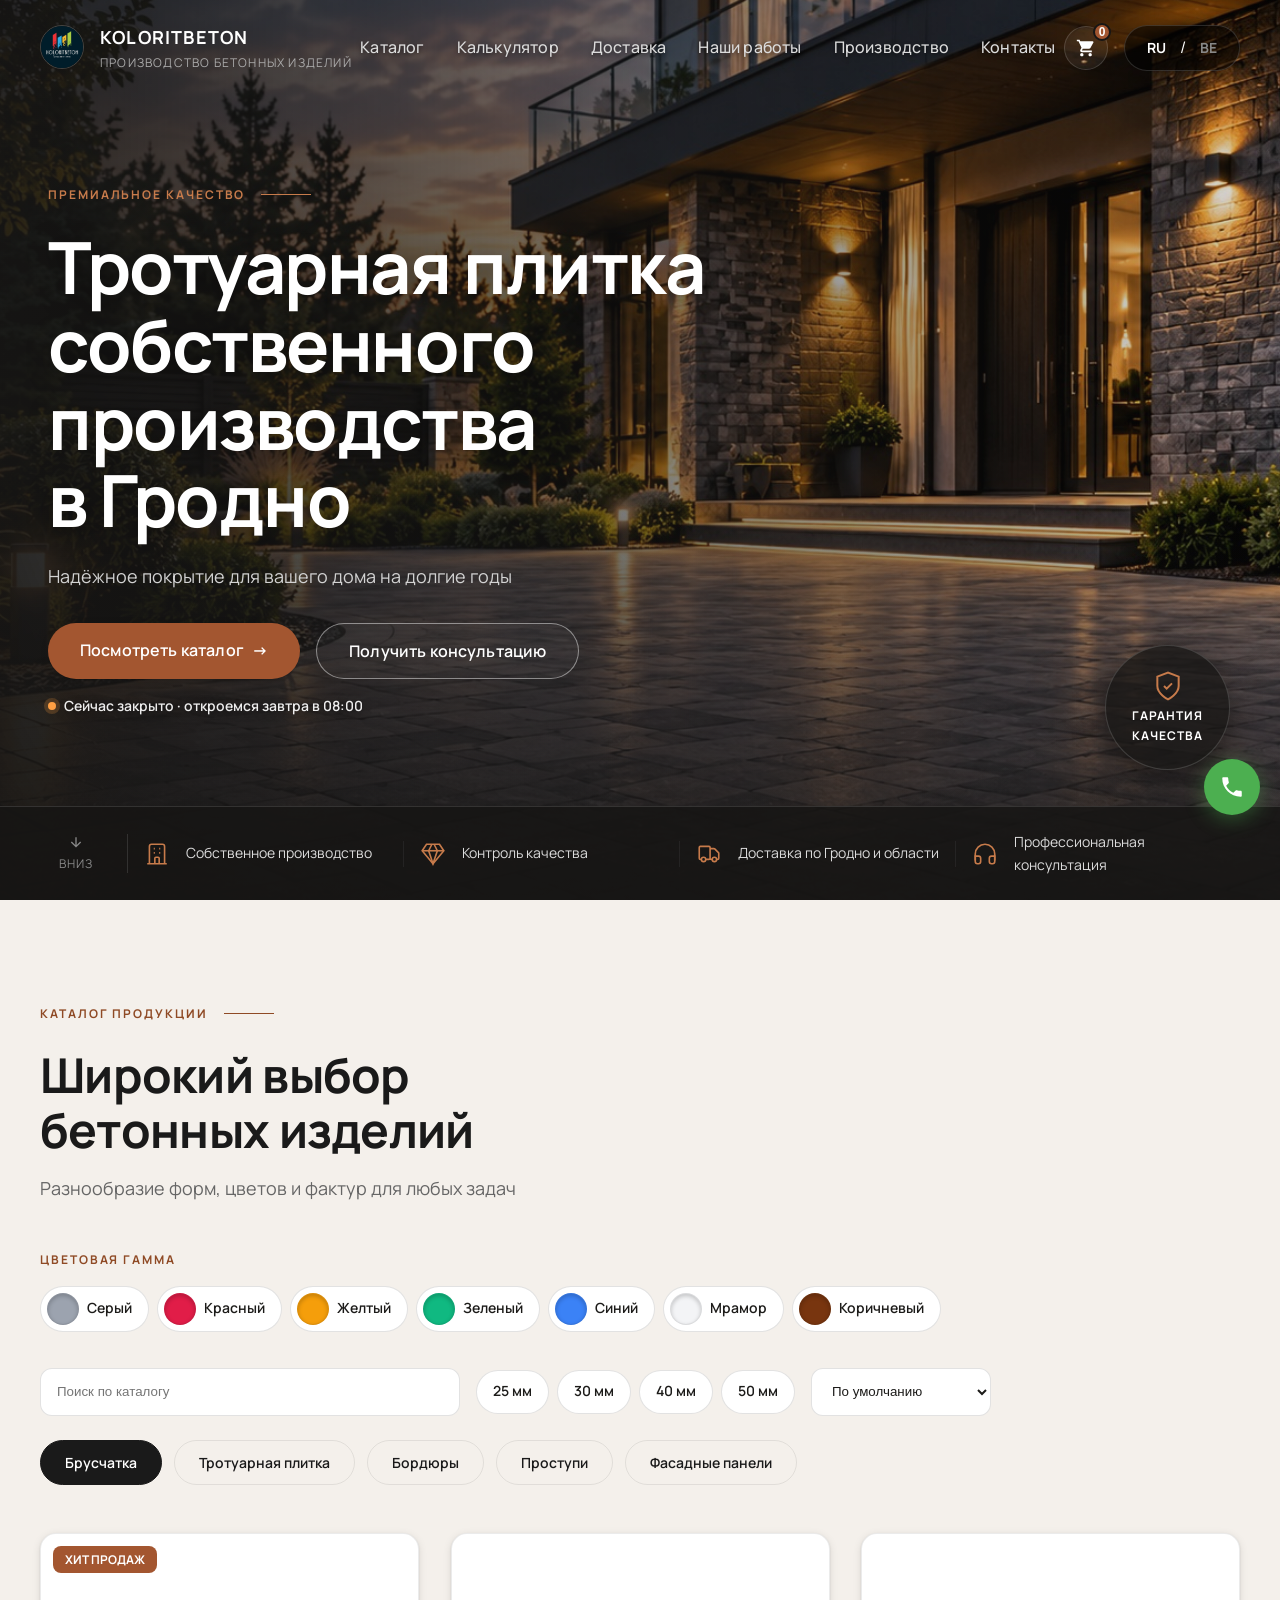
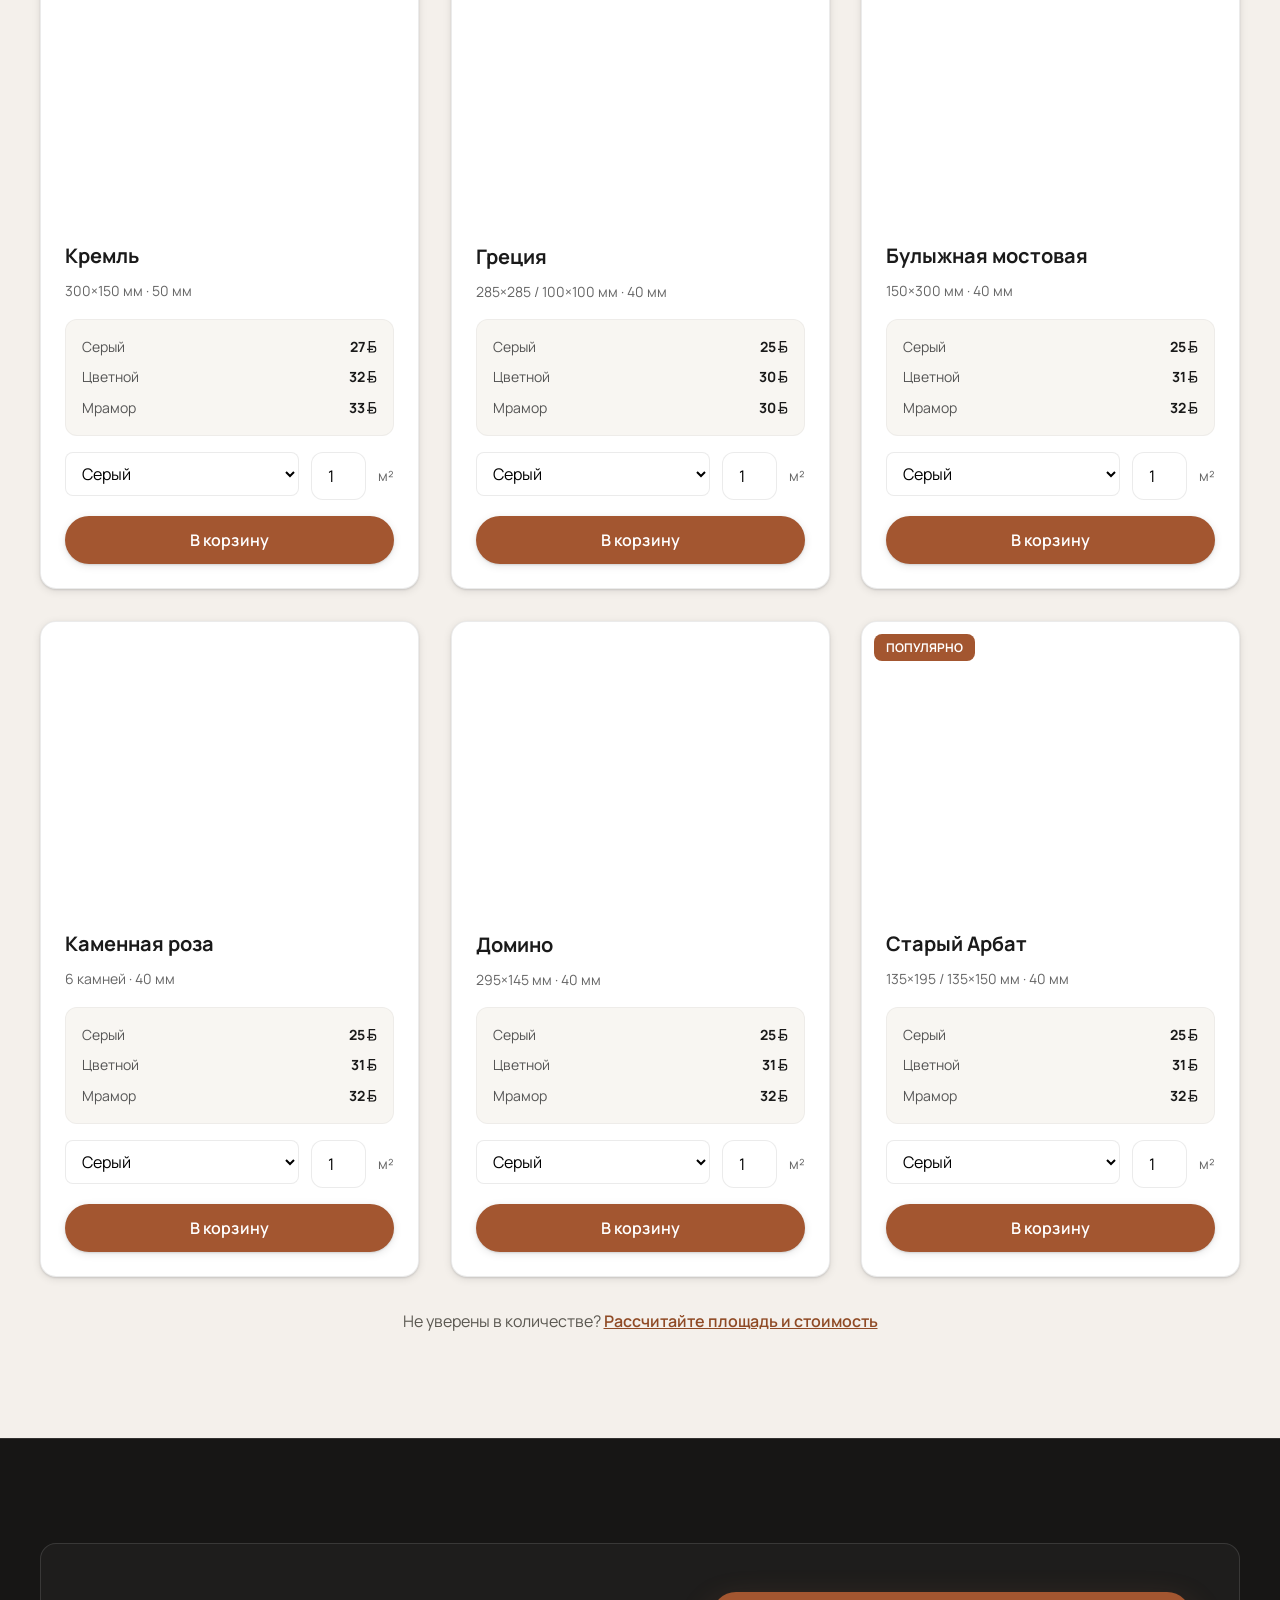
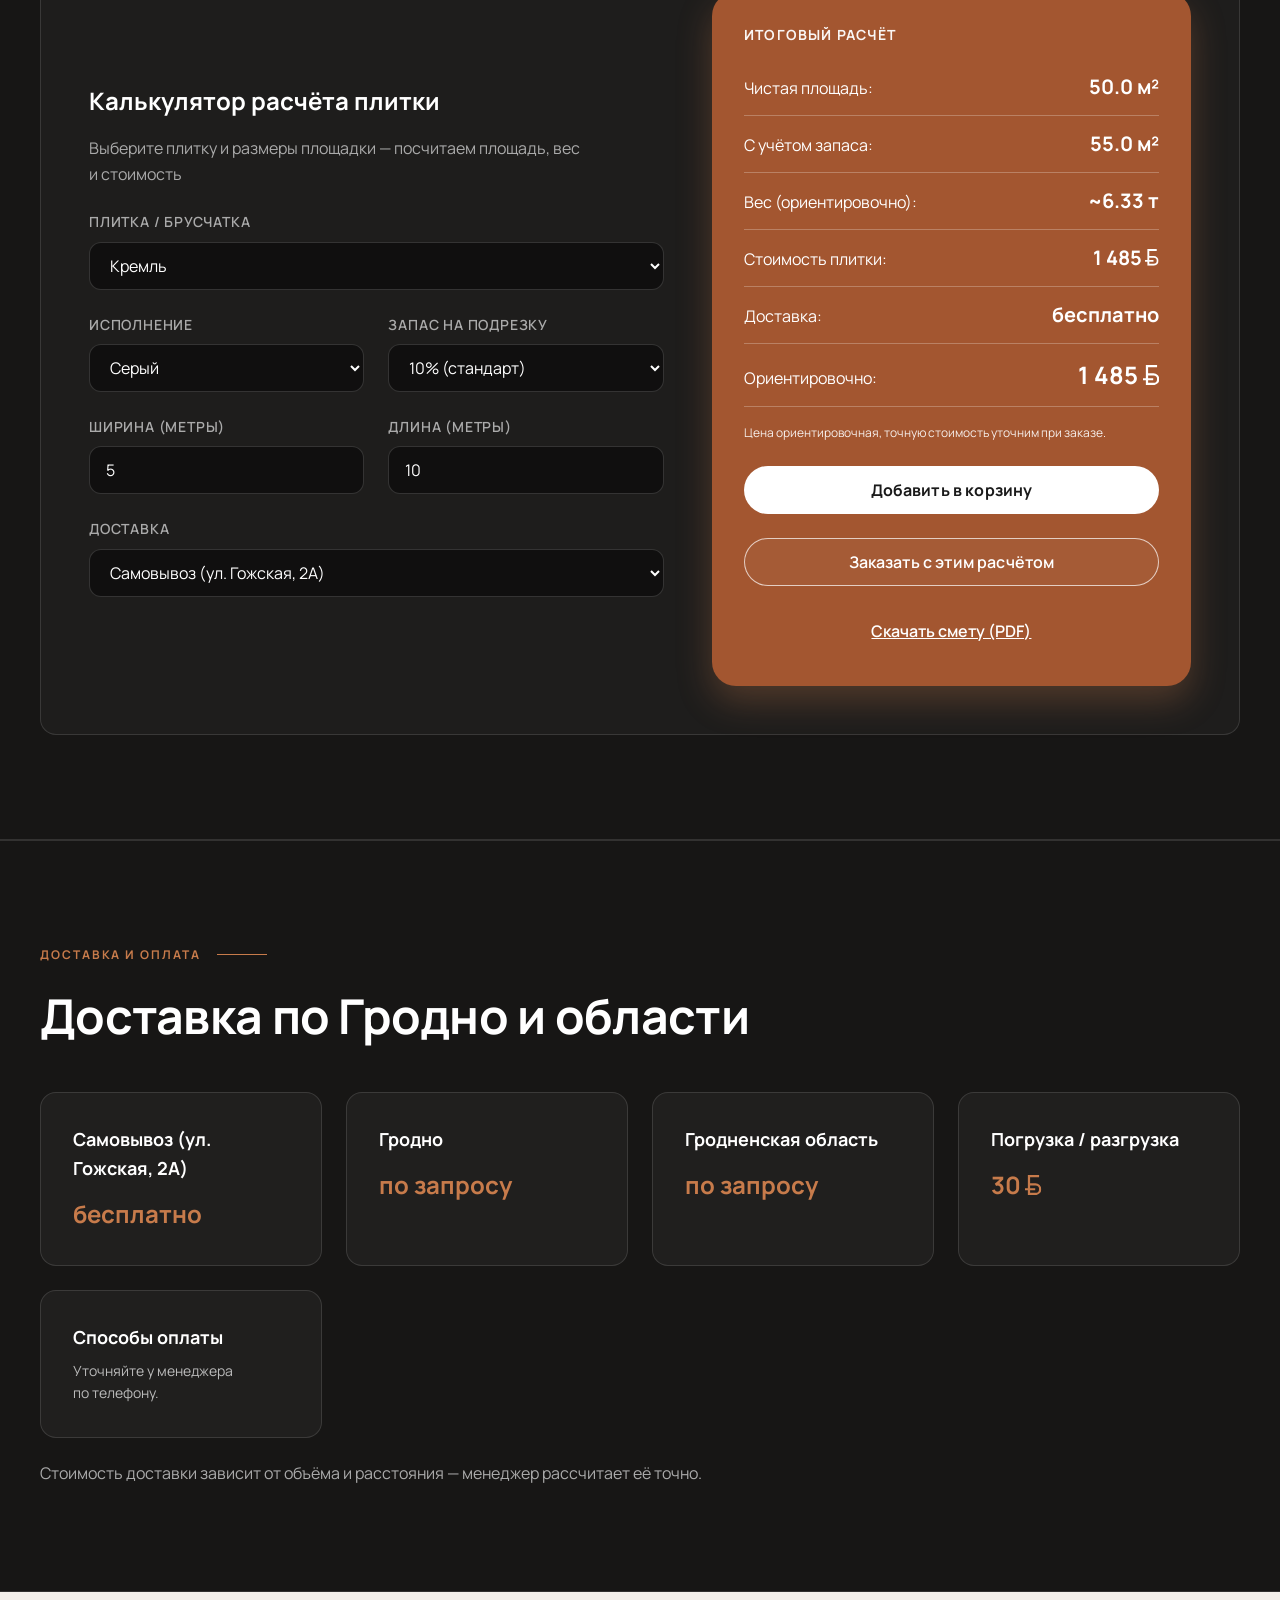
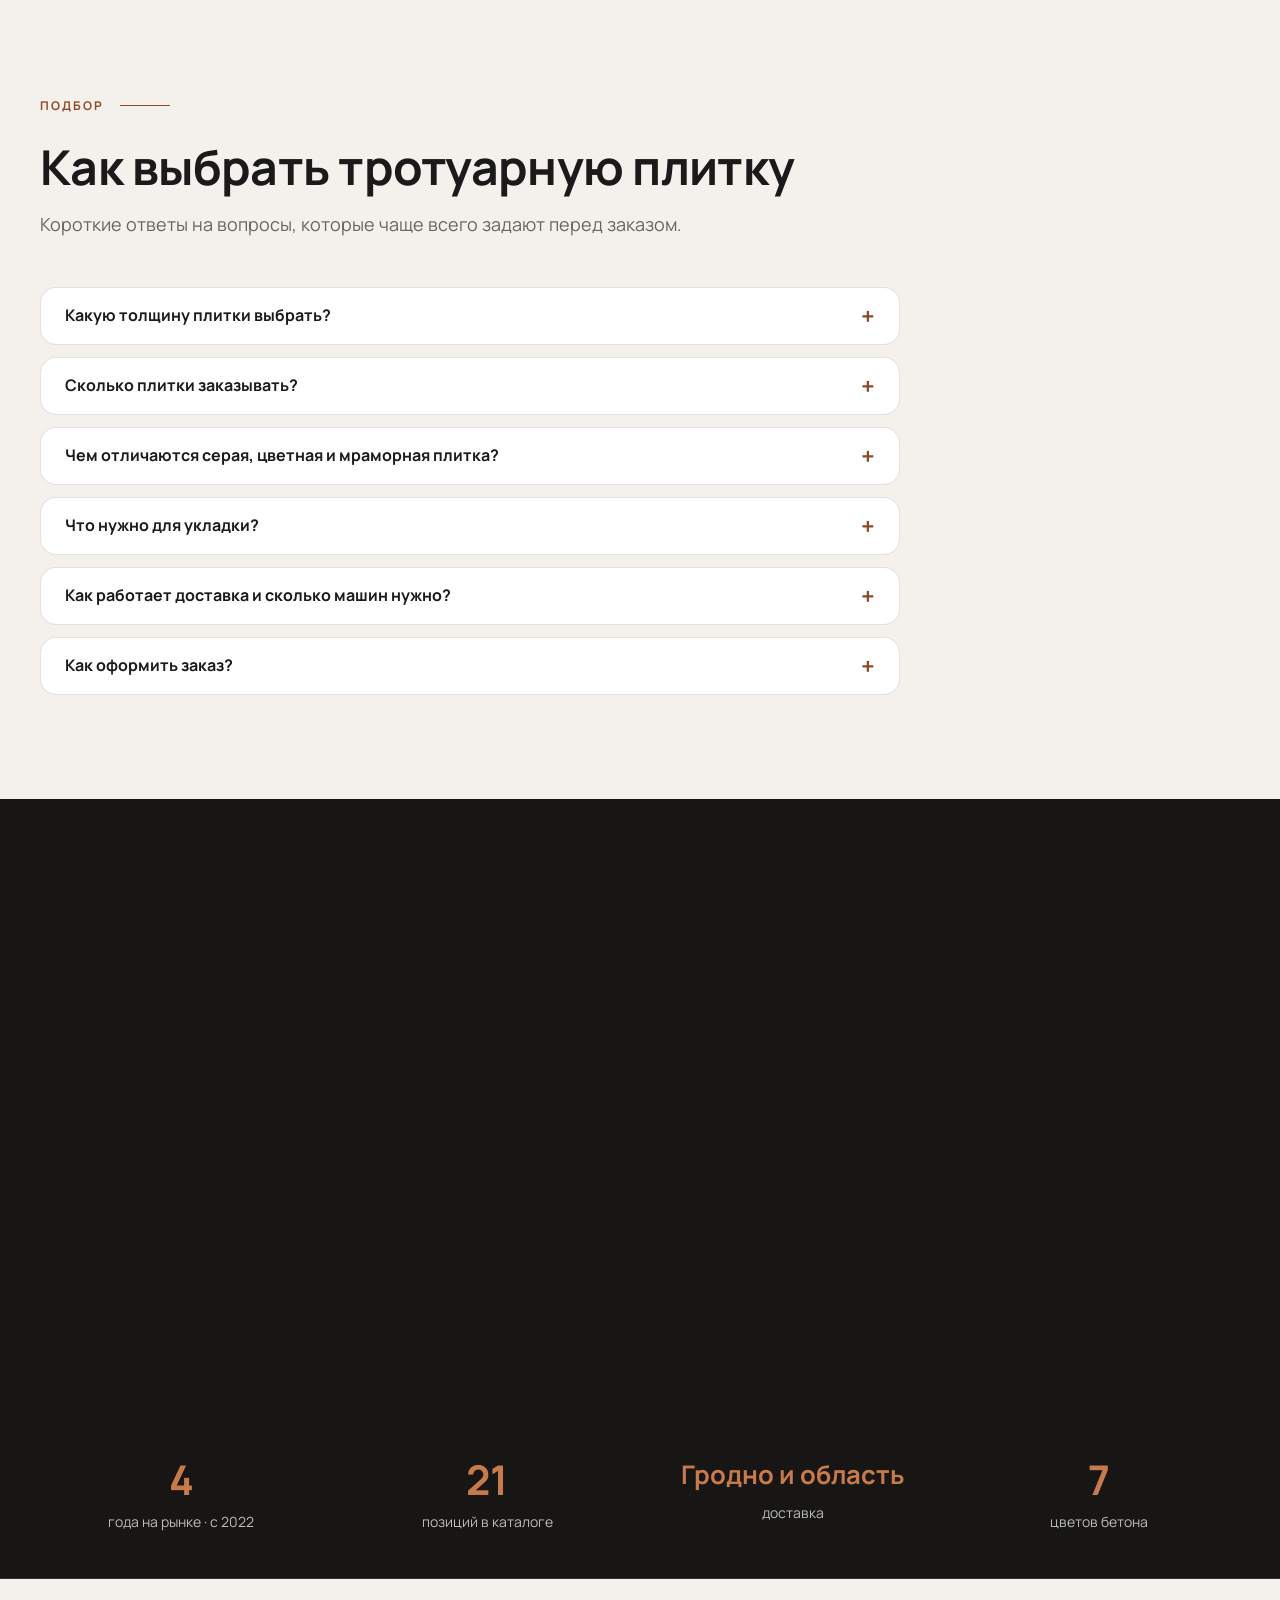
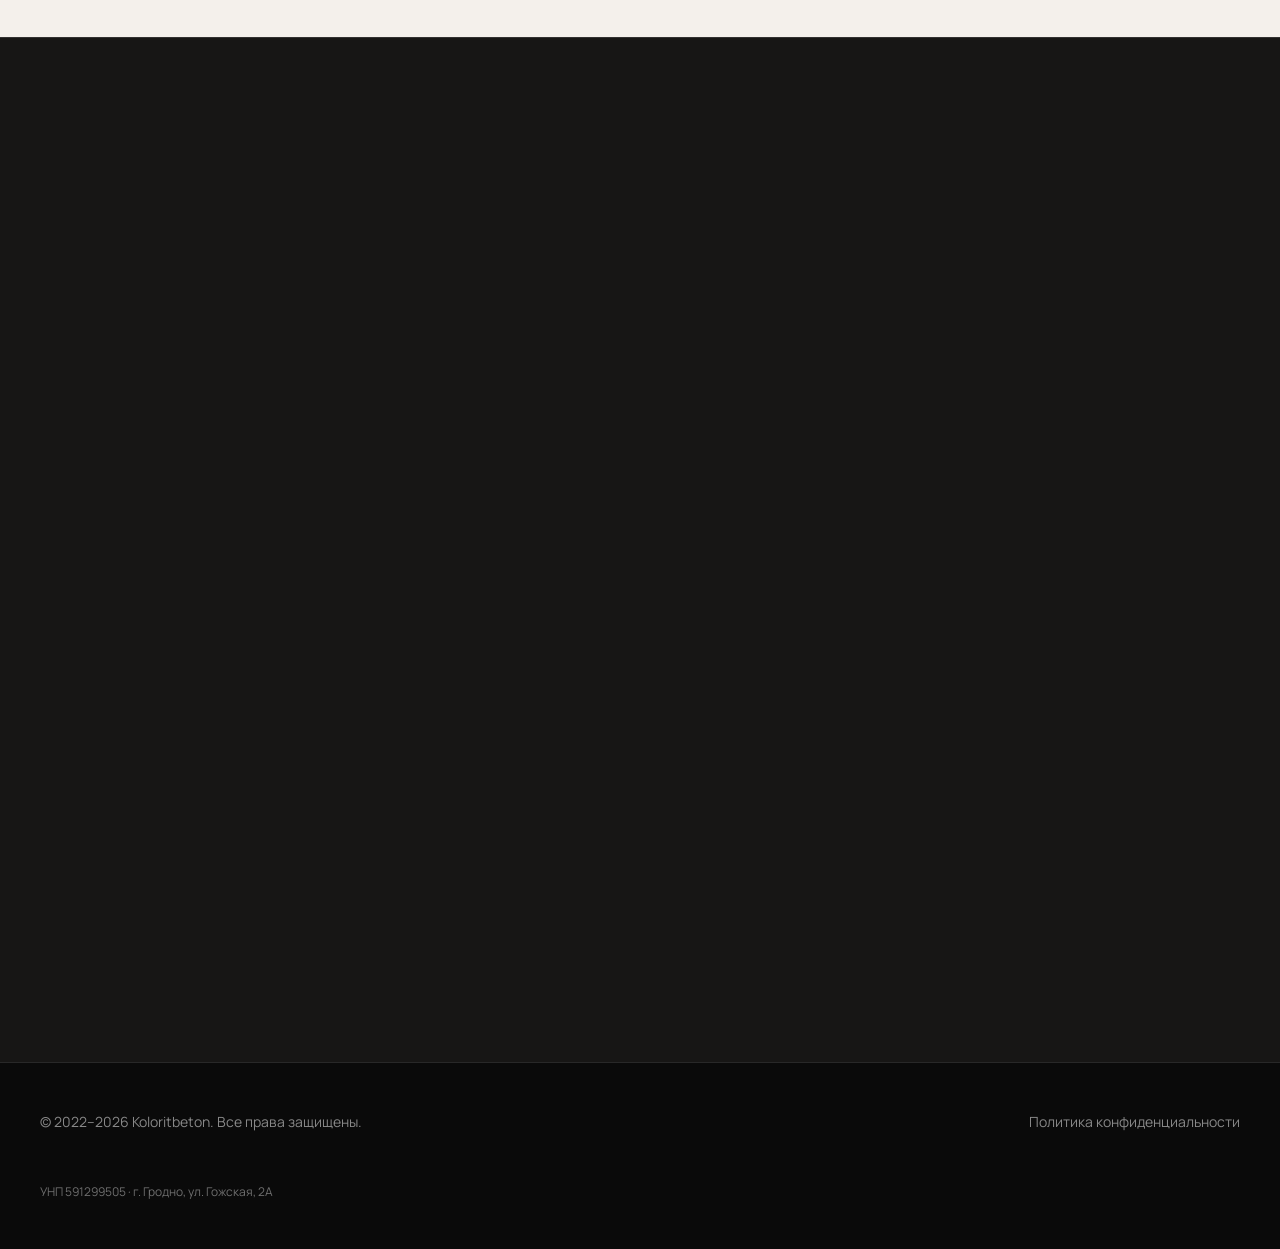
==== commit f3012120: "Add files via upload" ====
--- a/index.html
+++ b/index.html
@@ -4,6 +4,9 @@
   <meta charset="UTF-8">
   <meta name="viewport" content="width=device-width, initial-scale=1.0, viewport-fit=cover">
   <meta name="theme-color" content="#171615">
+  <script>
+  (function(){var d=new Date(),m=d.getMonth(),h=d.getHours(),w=(m>=10||m<=1),day=w?(h>=9&&h<19):(h>=6&&h<22),mob=matchMedia("(max-width: 800px)").matches,b=day?"hero-bg":"hero-night";window.__hero={base:b,mob:mob};var l=document.createElement("link");l.rel="preload";l.as="image";l.href="img/"+b+(mob?"-800":"")+".webp";l.setAttribute("fetchpriority","high");document.head.appendChild(l);})();
+  </script>
   
   <title>Тротуарная плитка в Гродно — купить от производителя | Koloritbeton</title>
   <meta name="description" content="Тротуарная плитка, брусчатка, бордюры и фасадные панели собственного производства в Гродно. Цены, калькулятор, доставка по Гродно и области. Звоните!">
@@ -11,7 +14,7 @@
   
   <meta name="robots" content="index, follow, max-image-preview:large">
   <link rel="canonical" href="https://djtimoxa94-arch.github.io/koloritbeton-site/">
-  <link rel="icon" href="img/logo.png" type="image/png">
+  <link rel="icon" href="img/logo-128.png" type="image/png">
   <meta name="geo.region" content="BY-HR">
   <meta name="geo.placename" content="Гродно">
   <!-- Подтверждение прав (вставьте коды из Яндекс Вебмастера и Google Search Console):
@@ -115,7 +118,7 @@
     .container { max-width: 1320px; margin: 0 auto; padding: 0 48px; }
 
     @keyframes cineFadeInUp {
-      0% { opacity: 0; transform: translateY(40px); }
+      0% { opacity: 0; transform: translateY(24px); }
       100% { opacity: 1; transform: translateY(0); }
     }
 
@@ -126,9 +129,8 @@
 
     .animate-on-scroll {
       opacity: 0;
-      transform: translateY(30px);
-      transition: opacity 0.8s cubic-bezier(0.16, 1, 0.3, 1), transform 0.8s cubic-bezier(0.16, 1, 0.3, 1);
-      will-change: opacity, transform;
+      transform: translateY(24px);
+      transition: opacity 0.9s cubic-bezier(0.22, 1, 0.36, 1), transform 0.9s cubic-bezier(0.22, 1, 0.36, 1);
     }
     .animate-on-scroll.visible {
       opacity: 1;
@@ -138,7 +140,7 @@
     .hero-bg {
       position: absolute;
       inset: 0;
-      background: url('img/hero-bg.jpg') center top / cover no-repeat;
+      background: #171615 center top / cover no-repeat;
       z-index: 1;
       animation: cineBgZoom 1.8s cubic-bezier(0.16, 1, 0.3, 1) forwards;
       transition: background-image 0.5s ease-in-out;
@@ -155,7 +157,7 @@
     .btn:hover { transform: translateY(-3px); }
     .btn-primary { background: var(--accent-strong); color: #fff; box-shadow: 0 6px 20px rgba(199, 123, 75, 0.35); }
     .btn-primary:hover { background: var(--accent-strong-hover); box-shadow: 0 12px 35px rgba(199, 123, 75, 0.5); }
-    .btn-outline { border: 1px solid rgba(255,255,255,0.35); color: #fff; background: rgba(255,255,255,0.03); backdrop-filter: blur(10px); }
+    .btn-outline { border: 1px solid rgba(255,255,255,0.35); color: #fff; background: rgba(255,255,255,0.03); }
     .btn-outline:hover { background: rgba(255,255,255,0.1); border-color: #fff; }
 
     .site-header { position: absolute; top: 0; left: 0; width: 100%; z-index: 100; background: transparent; border-bottom: none; animation: cineFadeInUp 1s cubic-bezier(0.16, 1, 0.3, 1) 0.1s forwards; opacity: 0; }
@@ -176,7 +178,7 @@
     .cart-icon-btn svg { width: 20px; height: 20px; fill: currentColor; }
     .cart-badge { position: absolute; top: -4px; right: -4px; background: var(--accent-strong); color: #fff; font-size: var(--fs-xs); width: 18px; height: 18px; border-radius: 50%; display: flex; align-items: center; justify-content: center; font-weight: 700; border: 2px solid var(--ink); }
 
-    .lang-switch { display: flex; align-items: center; gap: 8px; background: rgba(0,0,0,0.35); padding: 8px 16px; border-radius: var(--r-xl); border: 1px solid rgba(255,255,255,0.15); backdrop-filter: blur(8px); }
+    .lang-switch { display: flex; align-items: center; gap: 8px; background: rgba(0,0,0,0.55); padding: 8px 16px; border-radius: var(--r-xl); border: 1px solid rgba(255,255,255,0.15); }
     .lang-btn { background: none; border: none; color: #888; font-family: inherit; font-weight: 700; cursor: pointer; font-size: var(--fs-sm); transition: color 0.3s; }
     .lang-btn.active { color: #fff; }
     
@@ -202,11 +204,11 @@
     .hero-lead { font-size: var(--fs-md); color: #d2d2d2; margin-bottom: 32px; max-width: 480px; line-height: 1.55; }
     .hero-buttons { display: flex; gap: 16px; flex-wrap: wrap; align-items: center; }
 
-    .hero-badge-quality { position: absolute; right: 50px; bottom: 130px; z-index: 3; width: 125px; height: 125px; background: rgba(23,22,21,0.75); border: 1px solid rgba(255,255,255,0.15); border-radius: 50%; display: flex; flex-direction: column; align-items: center; justify-content: center; text-align: center; backdrop-filter: blur(10px); box-shadow: 0 10px 30px rgba(0,0,0,0.5); }
+    .hero-badge-quality { position: absolute; right: 50px; bottom: 130px; z-index: 3; width: 125px; height: 125px; background: rgba(23,22,21,0.75); border: 1px solid rgba(255,255,255,0.15); border-radius: 50%; display: flex; flex-direction: column; align-items: center; justify-content: center; text-align: center; box-shadow: 0 10px 30px rgba(0,0,0,0.5); }
     .hero-badge-quality svg { width: 32px; height: 32px; color: var(--copper); margin-bottom: 4px; }
     .hero-badge-quality span { font-size: var(--fs-xs); font-weight: 700; text-transform: uppercase; letter-spacing: 1px; color: #fff; }
 
-    .hero-bottom { position: relative; z-index: 3; background: rgba(23,22,21,0.85); border-top: 1px solid rgba(255,255,255,0.12); display: grid; grid-template-columns: 80px 1fr 1fr 1fr 1fr; align-items: center; padding: 24px 48px; backdrop-filter: blur(10px); }
+    .hero-bottom { position: relative; z-index: 3; background: rgba(23,22,21,0.85); border-top: 1px solid rgba(255,255,255,0.12); display: grid; grid-template-columns: 80px 1fr 1fr 1fr 1fr; align-items: center; padding: 24px 48px; }
     .hero-scroll-hint { display: flex; flex-direction: column; align-items: center; gap: 4px; color: #888; font-size: var(--fs-xs); border-right: 1px solid rgba(255,255,255,0.12); padding-right: 24px; letter-spacing: 1px; text-transform: uppercase; }
     .hero-scroll-hint svg { width: 16px; height: 16px; stroke: currentColor; animation: bounce 2s infinite; }
     @keyframes bounce { 0%, 20%, 50%, 80%, 100% { transform: translateY(0); } 40% { transform: translateY(4px); } 60% { transform: translateY(2px); } }
@@ -251,7 +253,7 @@
     .card-controls select { flex: 1; }
 
     .calc-section { padding: 96px 0; background: var(--ink); border-top: 1px solid rgba(255,255,255,0.12); border-bottom: 1px solid rgba(255,255,255,0.12); }
-    .calc-card { background: rgba(255,255,255,0.03); border: 1px solid rgba(255,255,255,0.12); border-radius: var(--r-xl); padding: 48px; backdrop-filter: blur(10px); }
+    .calc-card { background: rgba(255,255,255,0.03); border: 1px solid rgba(255,255,255,0.12); border-radius: var(--r-xl); padding: 48px; }
     .calc-grid { display: grid; grid-template-columns: 1.2fr 1fr; gap: 48px; align-items: center; }
     .calc-inputs { display: grid; grid-template-columns: 1fr 1fr; gap: 24px; }
     .calc-group { display: flex; flex-direction: column; gap: 8px; }
@@ -339,7 +341,7 @@
       100% { box-shadow: 0 0 0 0 rgba(76, 175, 80, 0); }
     }
     
-    .floating-up { padding: 0; position: fixed; bottom: calc(85px + env(safe-area-inset-bottom)); left: 20px; width: 40px; height: 40px; background: rgba(255,255,255,0.1); border: 1px solid rgba(255,255,255,0.12); border-radius: 50%; display: flex; align-items: center; justify-content: center; cursor: pointer; opacity: 0; pointer-events: none; transition: 0.3s; z-index: 99; backdrop-filter: blur(10px); }
+    .floating-up { padding: 0; position: fixed; bottom: calc(85px + env(safe-area-inset-bottom)); left: 20px; width: 40px; height: 40px; background: rgba(255,255,255,0.1); border: 1px solid rgba(255,255,255,0.12); border-radius: 50%; display: flex; align-items: center; justify-content: center; cursor: pointer; opacity: 0; pointer-events: none; transition: 0.3s; z-index: 99; }
     .floating-up.show { opacity: 1; pointer-events: auto; }
     .floating-up:hover { background: var(--accent-strong); border-color: var(--copper); }
     .floating-up svg { width: 18px; height: 18px; fill: #fff; }
@@ -418,9 +420,9 @@
     .hero .eyebrow i { transform-origin: left; animation: lineGrow 1.2s cubic-bezier(0.16, 1, 0.3, 1) 0.6s both; }
     @keyframes lineGrow { from { transform: scaleX(0); } }
     .animate-on-scroll.visible { will-change: auto; }
-    @keyframes itemIn { from { opacity: 0; transform: translateY(26px) scale(0.96); } to { opacity: 1; transform: none; } }
+    @keyframes itemIn { from { opacity: 0; transform: translateY(20px) scale(0.985); } to { opacity: 1; transform: none; } }
     .animate-on-scroll.visible .color-card, .animate-on-scroll.visible .service-card, .animate-on-scroll.visible .work-card, .animate-on-scroll.visible .checks li,
-    .animate-on-scroll.visible .tab-content.active .card { animation: itemIn 0.7s cubic-bezier(0.16, 1, 0.3, 1) backwards; animation-delay: calc(var(--i, 0) * 70ms); }
+    .animate-on-scroll.visible .tab-content.active .card { animation: itemIn 0.8s var(--ease-out) backwards; animation-delay: calc(min(var(--i, 0), 8) * 60ms); }
     .card-img { display: block; object-fit: cover; transition: transform 0.7s cubic-bezier(0.16, 1, 0.3, 1); }
     .card:hover { border-color: rgba(199,123,75,0.55); }
     .card:hover .card-img { transform: scale(1.07); }
@@ -470,7 +472,7 @@
     .consent input { width: 18px; height: 18px; padding: 0; margin: 2px 0 0; flex: none; }
     .consent a { color: var(--copper); text-decoration: underline; }
     .cart-qty { width: 64px; height: 32px; border: 1px solid #ddd; border-radius: var(--r-sm); text-align: center; font: inherit; font-size: var(--fs-base); }
-    .animate-on-scroll.visible .dcard, .animate-on-scroll.visible .stat { animation: itemIn 0.7s cubic-bezier(0.16, 1, 0.3, 1) backwards; animation-delay: calc(var(--i, 0) * 70ms); }
+    .animate-on-scroll.visible .dcard, .animate-on-scroll.visible .stat { animation: itemIn 0.8s var(--ease-out) backwards; animation-delay: calc(min(var(--i, 0), 8) * 60ms); }
     @media (max-width: 900px) { .stats-grid { grid-template-columns: repeat(2, 1fr); } }
 
     .modal-close, .mobile-menu .close-btn { background: none; border: none; padding: 0; font-family: inherit; }
@@ -529,7 +531,7 @@
       --shadow-md: 0 4px 12px rgba(0,0,0,0.14), 0 12px 32px rgba(0,0,0,0.14);
       --shadow-lg: 0 8px 24px rgba(0,0,0,0.18), 0 24px 64px rgba(0,0,0,0.22);
       /* motion */
-      --ease: cubic-bezier(0.16, 1, 0.3, 1); --dur-1: 150ms; --dur-2: 250ms; --dur-3: 400ms;
+      --ease: cubic-bezier(0.16, 1, 0.3, 1); --ease-out: cubic-bezier(0.22, 1, 0.36, 1); --dur-1: 150ms; --dur-2: 250ms; --dur-3: 400ms;
     }
     body { font-size: var(--fs-base); line-height: 1.6; -webkit-font-smoothing: antialiased; text-rendering: optimizeLegibility; }
     h1, h2, h3, .section-intro h2 { text-wrap: balance; }
@@ -625,12 +627,88 @@
       .color-filter .color-slider::-webkit-scrollbar { display: none; }
     }
 
+    /* ---- performance & motion polish ---- */
+    .card, .dcard, .service-card, .work-card { contain: layout style; }
+    .works, .about-section, .contacts, .services-section { content-visibility: auto; contain-intrinsic-size: auto 800px; }
+    .hero-bg { will-change: auto; }
+    .hero-bg:not(.ready) { background-image: none; }
+    .site-header, .hero-bottom, .hero-badge-quality { backface-visibility: hidden; }
+    .tab-btn, .color-card, .btn, .cart-icon-btn, .lang-btn { transition-property: transform, background-color, border-color, color, opacity; transition-duration: var(--dur-2); transition-timing-function: var(--ease-out); }
+    .tab-btn:active, .color-card:active { transform: scale(0.97); }
+    @keyframes sheetIn { from { opacity: 0; transform: translateY(32px); } to { opacity: 1; transform: none; } }
+    @media (max-width: 600px) { .modal.show .modal-content { animation: sheetIn 0.45s var(--ease-out); } }
+    @media (prefers-reduced-motion: reduce) { .hero-bg { animation: none; } }
+
+    /* catalog toolbar */
+    .sr-only { position: absolute; width: 1px; height: 1px; overflow: hidden; clip: rect(0 0 0 0); white-space: nowrap; }
+    .catalog-tools { display: flex; flex-wrap: wrap; align-items: center; gap: var(--space-3) var(--space-4); margin-bottom: var(--space-5); }
+    .search-box { flex: 1 1 260px; max-width: 420px; }
+    .search-box input { width: 100%; background: #fff; border: 1px solid var(--line-light); color: #1c1b19; padding: 0 var(--space-4); }
+    #catSort { background: #fff; border: 1px solid var(--line-light); color: #1c1b19; padding: 0 var(--space-4); min-width: 180px; }
+    .chips { display: flex; flex-wrap: wrap; gap: var(--space-2); align-items: center; }
+    .chip { min-height: 44px; padding: 0 var(--space-4); border-radius: var(--r-pill); border: 1px solid var(--line-light); background: #fff; color: #1c1b19; font: inherit; font-size: var(--fs-sm); font-weight: 600; cursor: pointer; }
+    .chip:hover { border-color: var(--accent-strong); }
+    .chip[aria-pressed="true"] { background: #171615; border-color: #171615; color: #fff; }
+    .link-btn { background: none; border: none; color: var(--accent-text); font: inherit; font-weight: 600; text-decoration: underline; cursor: pointer; min-height: 44px; padding: 0 var(--space-2); }
+    .cat-count { color: #5b5851; margin-bottom: var(--space-4); }
+    .empty-note { grid-column: 1 / -1; padding: var(--space-7) var(--space-4); text-align: center; color: #5b5851; }
+    #debugPanel { position: fixed; left: 12px; bottom: 12px; z-index: 5000; max-width: min(92vw, 520px); max-height: 60vh; overflow: auto; background: #111; color: #e8e8e8; font: 12px/1.5 ui-monospace, Consolas, monospace; padding: 12px 14px; border-radius: 12px; box-shadow: 0 8px 30px rgba(0,0,0,.5); }
+    #debugPanel b { color: #ffb37a; } #debugPanel .bad { color: #ff7b7b; } #debugPanel .ok { color: #7bdc9a; }
+    @media (max-width: 600px) { .chips { flex-wrap: nowrap; overflow-x: auto; scrollbar-width: none; margin-inline: calc(var(--gutter) * -1); padding-inline: var(--gutter); max-width: 100vw; } .chips::-webkit-scrollbar { display: none; } .chip { flex: none; } .search-box { max-width: none; } }
+
+    /* printable quote (смета) */
+    #quotePrint { display: none; }
+    @media print {
+      @page { size: A4; margin: 16mm; }
+      body > *:not(#quotePrint) { display: none !important; }
+      html, body { background: #fff !important; }
+      #quotePrint { display: block !important; color: #111; font: 11pt/1.5 Arial, Helvetica, sans-serif; }
+      #quotePrint .q-head { display: flex; justify-content: space-between; gap: 16pt; align-items: flex-start; border-bottom: 2pt solid #a35630; padding-bottom: 10pt; margin-bottom: 14pt; }
+      #quotePrint .q-brand { display: flex; gap: 10pt; align-items: center; } #quotePrint .q-brand img { width: 44pt; height: 44pt; border-radius: 50%; }
+      #quotePrint h1 { font-size: 16pt; margin: 0 0 2pt; } #quotePrint .q-muted { color: #555; font-size: 9.5pt; }
+      #quotePrint table { width: 100%; border-collapse: collapse; margin: 10pt 0; font-size: 10pt; }
+      #quotePrint th { background: #f1ece6; text-align: left; } #quotePrint th, #quotePrint td { border: 0.5pt solid #bbb; padding: 5pt 6pt; vertical-align: top; }
+      #quotePrint td.num, #quotePrint th.num { text-align: right; white-space: nowrap; }
+      #quotePrint .q-total { display: flex; justify-content: flex-end; font-size: 13pt; font-weight: 700; margin-top: 6pt; }
+      #quotePrint .q-note { margin-top: 14pt; font-size: 9.5pt; color: #444; border-top: 0.5pt solid #bbb; padding-top: 8pt; }
+      tr { break-inside: avoid; }
+    }
+
+    /* contact sheet + opening hours */
+    .open-status { display: inline-flex; align-items: center; gap: var(--space-2); font-size: var(--fs-sm); font-weight: 600; color: rgba(255,255,255,0.92); margin-top: var(--space-4); text-shadow: 0 1px 8px rgba(0,0,0,0.5); }
+    .open-status:empty { display: none; }
+    .open-status::before { content: ""; width: 8px; height: 8px; border-radius: 50%; background: #bdb8b0; flex: none; }
+    .open-status.is-open::before { background: #3ddc84; box-shadow: 0 0 0 4px rgba(61,220,132,0.22); }
+    .open-status.is-closed::before { background: #ff9f43; box-shadow: 0 0 0 4px rgba(255,159,67,0.20); }
+    .modal-content .open-status { color: #1c1b19; text-shadow: none; margin-top: 0; }
+    .cs-content { max-width: 440px; display: grid; gap: var(--space-4); padding: var(--space-6) var(--space-5); }
+    .cs-content h3 { font-size: var(--fs-xl); margin: 0; }
+    .cs-form { display: grid; gap: var(--space-3); padding-top: var(--space-4); border-top: 1px solid var(--line-light); }
+    .cs-form label { font-size: var(--fs-sm); font-weight: 600; color: #3a3935; }
+    .cs-form input, .cs-form select { background: #fff; border: 1px solid #cfc9bf; color: #1c1b19; padding: 0 var(--space-4); }
+    .cs-consent { font-size: var(--fs-xs); color: #5b5851; margin: 0; } .cs-consent a { color: var(--accent-text); text-decoration: underline; }
+    .cs-msgr { display: flex; flex-wrap: wrap; gap: var(--space-2); padding-top: var(--space-4); border-top: 1px solid var(--line-light); }
+    .cs-msgr .msgr { flex: 1 1 auto; justify-content: center; }
+    .floating-call { border: 0; padding: 0; cursor: pointer; }
+
+    /* guide / FAQ */
+    .faq { display: grid; gap: var(--space-3); max-width: 860px; }
+    .faq details { background: #fff; border: 1px solid var(--line-light); border-radius: var(--r-lg); overflow: hidden; }
+    .faq summary { list-style: none; cursor: pointer; display: flex; justify-content: space-between; align-items: center; gap: var(--space-4); min-height: 56px; padding: var(--space-3) var(--space-5); font-weight: 700; color: #1c1b19; }
+    .faq summary::-webkit-details-marker { display: none; }
+    .faq summary::after { content: "+"; font-size: var(--fs-xl); line-height: 1; color: var(--accent-text); transition: transform var(--dur-2) var(--ease-out); flex: none; }
+    .faq details[open] summary::after { transform: rotate(45deg); }
+    .faq details p { padding: 0 var(--space-5) var(--space-5); color: #4a4843; margin: 0; }
+
     @media (prefers-reduced-motion: reduce) {
       *, *::before, *::after { animation-duration: 0.01ms !important; animation-iteration-count: 1 !important; transition-duration: 0.01ms !important; scroll-behavior: auto !important; }
       .animate-on-scroll { opacity: 1; transform: none; }
     }
   </style>
   <noscript><style>.animate-on-scroll { opacity: 1 !important; transform: none !important; }</style></noscript>
+  <script type="application/ld+json">
+  {"@context": "https://schema.org", "@type": "FAQPage", "mainEntity": [{"@type": "Question", "name": "Какую толщину плитки выбрать?", "acceptedAnswer": {"@type": "Answer", "text": "Для пешеходных дорожек и садовых зон обычно берут 30–40 мм. Для площадок и проезда легковых автомобилей — 50–60 мм. Для участков с тяжёлой техникой нужны большая толщина и особое основание. Это ориентиры: точный подбор зависит от нагрузки, и менеджер поможет с выбором."}}, {"@type": "Question", "name": "Сколько плитки заказывать?", "acceptedAnswer": {"@type": "Answer", "text": "Посчитайте площадь (длина × ширина) и добавьте запас 5–15 % на подрезку: чем сложнее форма и рисунок укладки, тем больше запас. Калькулятор на сайте делает это автоматически и показывает ориентировочные вес и стоимость."}}, {"@type": "Question", "name": "Чем отличаются серая, цветная и мраморная плитка?", "acceptedAnswer": {"@type": "Answer", "text": "Серая — базовое исполнение. Цветная и мраморная — декоративные варианты с другим внешним видом, они обычно стоят дороже. Цвет на экране условный, поэтому оттенок лучше уточнять по образцам у менеджера."}}, {"@type": "Question", "name": "Что нужно для укладки?", "acceptedAnswer": {"@type": "Answer", "text": "Плитку укладывают на подготовленное и уплотнённое основание, например из щебня и песка. Толщина слоёв зависит от нагрузки и грунта. Перед заказом можно проконсультироваться по телефону."}}, {"@type": "Question", "name": "Как работает доставка и сколько машин нужно?", "acceptedAnswer": {"@type": "Answer", "text": "Мы доставляем по Гродно и области. Калькулятор показывает ориентировочный вес заказа, по нему можно прикинуть количество рейсов. Точную стоимость и сроки подтверждает менеджер."}}, {"@type": "Question", "name": "Как оформить заказ?", "acceptedAnswer": {"@type": "Answer", "text": "Выберите плитку в каталоге или калькуляторе, добавьте в корзину и отправьте заявку. Менеджер перезвонит, подтвердит наличие, стоимость и сроки. Можно также позвонить или написать в мессенджер."}}]}
+  </script>
 </head>
 <body>
 <svg width="0" height="0" style="position:absolute" aria-hidden="true"><symbol id="i-byn" viewBox="0 0 336 412"><g fill="none" stroke="currentColor" stroke-width="46"><path d="M82 0V412M60 23H290M0 292H210M82 193H215A98 98 0 0 1 215 389H82"/></g></symbol></svg>
@@ -640,7 +718,7 @@
 <header class="site-header" id="siteHeader">
   <div class="header-inner">
     <a class="brand" href="#home">
-      <img src="img/logo.png" alt="Koloritbeton" class="brand-logo" onerror="this.style.display='none'" loading="eager" fetchpriority="high" decoding="async">
+      <img src="img/logo-128.webp" alt="Koloritbeton" class="brand-logo" width="44" height="44" onerror="this.onerror=function(){this.style.display='none'};this.src='img/logo.png'" loading="eager" fetchpriority="high" decoding="async">
       <span class="brand-copy"><b>KOLORITBETON</b><small>ПРОИЗВОДСТВО БЕТОННЫХ ИЗДЕЛИЙ</small></span>
     </a>
     <nav class="desktop-nav">
@@ -686,8 +764,9 @@
     <p class="hero-lead" data-i18n="hero-lead">Надёжное покрытие для вашего дома на долгие годы</p>
     <div class="hero-buttons">
       <a class="btn btn-primary" href="#catalog" data-i18n="btn-catalog">Посмотреть каталог <b>→</b></a>
-      <a class="btn btn-outline" href="tel:+375297575265" data-i18n="btn-consult">Получить консультацию</a>
-    </div>
+      <button type="button" class="btn btn-outline" data-open="contactSheet" data-i18n="btn-consult">Получить консультацию</button>
+    </div>
+    <p class="open-status" id="openStatus"></p>
   </div>
 
   <div class="hero-badge-quality">
@@ -741,6 +820,14 @@
     </div>
       <p id="paletteNote" class="palette-note" hidden></p>
     </div>
+    <div class="catalog-tools">
+      <label class="search-box"><span class="sr-only">Поиск</span><input type="search" id="catSearch" placeholder="Поиск по каталогу" autocomplete="off" enterkeyhint="search"></label>
+      <div class="chips" id="thickChips" role="group" aria-label="Толщина" hidden></div>
+      <div class="chips" id="tagChips" role="group" aria-label="Назначение" hidden></div>
+      <select id="catSort" aria-label="Сортировка"><option value="">По умолчанию</option><option value="asc">Сначала дешевле</option><option value="desc">Сначала дороже</option></select>
+      <button type="button" id="catReset" class="link-btn" hidden>Сбросить фильтры</button>
+    </div>
+    <p id="catCount" class="cat-count" aria-live="polite" hidden></p>
     <div class="tabs" role="tablist"></div>
     <div id="tabContents"></div>
     <p class="catalog-cta">Не уверены в количестве? <a href="#calculator">Рассчитайте площадь и стоимость</a></p>
@@ -775,13 +862,16 @@
             <div class="calc-res-row"><span data-i18n="calc-total-m">С учётом запаса:</span><b id="resTotalM"></b></div>
             <div class="calc-res-row"><span>Вес (ориентировочно):</span><b id="resWeight"></b></div>
             <div class="calc-res-row" id="rowPallets" hidden><span>Поддонов:</span><b id="resPallets"></b></div>
+            <div class="calc-res-row" id="rowTrucks" hidden><span>Машин:</span><b id="resTrucks"></b></div>
             <div class="calc-res-row"><span>Стоимость плитки:</span><b id="resGoods"></b></div>
+            <div class="calc-res-row" id="rowDiscount" hidden><span>Скидка за объём:</span><b id="resDiscount"></b></div>
             <div class="calc-res-row"><span>Доставка:</span><b id="resDelivery"></b></div>
             <div class="calc-res-row total"><span data-i18n="calc-total-cost">Ориентировочно:</span><b id="resCost"></b></div>
           </div>
           <p style="font-size:var(--fs-xs); opacity:0.9; margin-top:-8px;" data-i18n="calc-note">Цена ориентировочная, точную стоимость уточним при заказе.</p>
           <button class="btn btn-outline" style="background:#fff; color:var(--text-dark); font-weight:700; width:100%; border:none;" onclick="calcToCart()">Добавить в корзину</button>
           <button class="btn btn-outline" style="width:100%; color:#fff; border-color:rgba(255,255,255,0.7);" onclick="orderCalc()" data-i18n="calc-btn-order">Заказать с этим расчётом</button>
+          <button type="button" class="link-btn" style="color:#fff; align-self:center;" onclick="printQuote('calc')">Скачать смету (PDF)</button>
         </div>
       </div>
     </div>
@@ -796,6 +886,24 @@
     </div>
     <div class="dgrid" id="deliveryGrid"></div>
     <p class="dnote" id="deliveryNote"></p>
+  </div>
+</section>
+
+<section class="section-light guide animate-on-scroll" id="guide">
+  <div class="container">
+    <div class="section-intro">
+      <div class="eyebrow"><span>ПОДБОР</span><i></i></div>
+      <h2>Как выбрать тротуарную плитку</h2>
+      <p>Короткие ответы на вопросы, которые чаще всего задают перед заказом.</p>
+    </div>
+    <div class="faq">
+      <details><summary>Какую толщину плитки выбрать?</summary><p>Для пешеходных дорожек и садовых зон обычно берут 30–40 мм. Для площадок и проезда легковых автомобилей — 50–60 мм. Для участков с тяжёлой техникой нужны большая толщина и особое основание. Это ориентиры: точный подбор зависит от нагрузки, и менеджер поможет с выбором.</p></details>
+      <details><summary>Сколько плитки заказывать?</summary><p>Посчитайте площадь (длина × ширина) и добавьте запас 5–15 % на подрезку: чем сложнее форма и рисунок укладки, тем больше запас. Калькулятор на сайте делает это автоматически и показывает ориентировочные вес и стоимость.</p></details>
+      <details><summary>Чем отличаются серая, цветная и мраморная плитка?</summary><p>Серая — базовое исполнение. Цветная и мраморная — декоративные варианты с другим внешним видом, они обычно стоят дороже. Цвет на экране условный, поэтому оттенок лучше уточнять по образцам у менеджера.</p></details>
+      <details><summary>Что нужно для укладки?</summary><p>Плитку укладывают на подготовленное и уплотнённое основание, например из щебня и песка. Толщина слоёв зависит от нагрузки и грунта. Перед заказом можно проконсультироваться по телефону.</p></details>
+      <details><summary>Как работает доставка и сколько машин нужно?</summary><p>Мы доставляем по Гродно и области. Калькулятор показывает ориентировочный вес заказа, по нему можно прикинуть количество рейсов. Точную стоимость и сроки подтверждает менеджер.</p></details>
+      <details><summary>Как оформить заказ?</summary><p>Выберите плитку в каталоге или калькуляторе, добавьте в корзину и отправьте заявку. Менеджер перезвонит, подтвердит наличие, стоимость и сроки. Можно также позвонить или написать в мессенджер.</p></details>
+    </div>
   </div>
 </section>
 
@@ -871,7 +979,9 @@
       <p><span data-i18n="worktime-mon">Пн–Пт</span> <b>8:00 – 19:00</b></p>
       <p><span data-i18n="worktime-sat">Суббота</span> <b>9:00 – 17:00</b></p>
       <p><span data-i18n="worktime-sun">Воскресенье</span> <b>Выходной</b></p>
-    </div>
+    
+        <p class="open-status"></p>
+      </div>
   </div>
 </section>
 
@@ -895,7 +1005,7 @@
       </div>
 
       <div class="map-wrapper">
-        <iframe title="Карта: Koloritbeton, Гродно" src="https://yandex.by/map-widget/v1/?ll=23.826239%2C53.754207&mode=whatshere&whatshere%5Bpoint%5D=23.826202%2C53.753868&whatshere%5Bzoom%5D=17&z=18.41" width="100%" height="100%" frameborder="0" loading="lazy"></iframe>
+        <iframe referrerpolicy="no-referrer-when-downgrade" title="Карта: Koloritbeton, Гродно" src="https://yandex.by/map-widget/v1/?ll=23.826239%2C53.754207&mode=whatshere&whatshere%5Bpoint%5D=23.826202%2C53.753868&whatshere%5Bzoom%5D=17&z=18.41" width="100%" height="100%" frameborder="0" loading="lazy"></iframe>
       </div>
     </div>
     <div class="contact-form-wrapper">
@@ -918,6 +1028,7 @@
   <div class="container footer-inner">
     <p data-i18n="footer-copy">© 2022 Koloritbeton. Все права защищены.</p>
     <a href="#" onclick="openPolicy(event)" data-i18n="footer-policy">Политика конфиденциальности</a>
+    <div style="flex-basis:100%;"></div>
     <p id="footerLegal" style="flex-basis:100%; font-size:var(--fs-xs); opacity:0.8;"></p>
   </div>
 </footer>
@@ -943,9 +1054,9 @@
   </div>
 </nav>
 
-<a href="tel:+375297575265" class="floating-call" aria-label="Позвонить">
+<button type="button" class="floating-call" data-open="contactSheet" aria-label="Связаться с нами">
   <svg viewBox="0 0 24 24"><path d="M6.62 10.79c1.44 2.83 3.76 5.14 6.59 6.59l2.2-2.2c.27-.27.67-.36 1.02-.24 1.12.37 2.33.57 3.57.57.55 0 1 .45 1 1V20c0 .55-.45 1-1 1-9.39 0-17-7.61-17-17 0-.55.45-1 1-1h3.5c.55 0 1 .45 1 1 0 1.25.2 2.45.57 3.57.11.35.03.74-.25 1.02l-2.2 2.2z"/></svg>
-</a>
+</button>
 
 <button type="button" class="floating-up" id="scrollTop" aria-label="Наверх">
   <svg viewBox="0 0 24 24"><path d="M4 12l1.41 1.41L11 7.83V20h2V7.83l5.58 5.59L20 12l-8-8-8 8z"/></svg>
@@ -967,6 +1078,7 @@
       <input type="text" id="cartName" autocomplete="name" placeholder="Ваше имя" required style="margin-bottom: 12px; border: 1px solid #ddd; border-radius: var(--r-sm);">
       <input type="tel" id="cartPhone" inputmode="tel" autocomplete="tel" placeholder="+375 (__) ___-__-__" required style="margin-bottom: 16px; border: 1px solid #ddd; border-radius: var(--r-sm);">
       <div class="error-hint" id="cartPhoneError">Введите номер полностью: +375 (XX) XXX-XX-XX</div>
+      <button type="button" class="link-btn" style="display:block; margin:0 auto var(--space-3);" onclick="printQuote('cart')">Скачать смету (PDF)</button>
       <p style="font-size:var(--fs-xs); color:#777; margin-bottom:12px;">Отправляя заказ, вы соглашаетесь с <a href="#" onclick="openPolicy(event)" style="text-decoration:underline;">политикой конфиденциальности</a>.</p>
       <button class="btn btn-primary" style="width: 100%;" onclick="submitCartOrder()">Отправить заказ</button>
     </div>
@@ -1005,6 +1117,26 @@
   </div>
 </div>
 
+<div class="modal" id="contactSheet" role="dialog" aria-modal="true" aria-labelledby="csTitle">
+  <div class="modal-content cs-content">
+    <button type="button" class="modal-close" aria-label="Закрыть" data-close>&times;</button>
+    <h3 id="csTitle">Свяжитесь с нами</h3>
+    <p class="open-status"></p>
+    <a class="btn btn-primary" id="csCall" href="tel:+375297575265" data-goal="call_click">Позвонить +375 (29) 757-52-65</a>
+    <form id="cbForm" class="cs-form" novalidate>
+      <label for="cbPhone">Или оставьте номер — перезвоним</label>
+      <input type="tel" id="cbPhone" inputmode="tel" autocomplete="tel" placeholder="+375 (__) ___-__-__">
+      <select id="cbWhen" aria-label="Когда перезвонить"><option>Как можно скорее</option><option>Сегодня во второй половине дня</option><option>Завтра утром</option></select>
+      <input type="text" id="cbHp" tabindex="-1" autocomplete="off" aria-hidden="true" style="position:absolute; left:-9999px; width:1px; height:1px; opacity:0;">
+      <p class="error-hint" id="cbErr">Введите номер полностью: +375 (XX) XXX-XX-XX</p>
+      <p class="cs-consent">Нажимая «Перезвоните мне», вы соглашаетесь с <a href="#" onclick="openPolicy(event)">политикой конфиденциальности</a>.</p>
+      <button type="submit" class="btn btn-primary">Перезвоните мне</button>
+    </form>
+    <div class="cs-msgr"><a class="msgr viber" id="csViber" href="#" data-goal="messenger_click">Viber</a><a class="msgr tg" id="csTg" href="#" target="_blank" rel="noopener" data-goal="messenger_click">Telegram</a><a class="msgr wa" id="csWa" href="#" target="_blank" rel="noopener" data-goal="messenger_click">WhatsApp</a></div>
+  </div>
+</div>
+<div id="quotePrint" aria-hidden="true"></div>
+
 <script>
   if (!("IntersectionObserver" in window)) {
     window.IntersectionObserver = class { constructor(cb) { this.cb = cb; } observe(el) { this.cb([{ isIntersecting: true, target: el }], this); } unobserve() {} disconnect() {} };
@@ -1029,13 +1161,11 @@
 
     const heroBg = document.getElementById('heroBg');
     if (heroBg) {
-      const day = "img/hero-bg.jpg", night = "img/hero-night.jpg";
-      heroBg.style.backgroundImage = `url('${day}')`;
-      if (!isDayTime) {
-        const im = new Image();
-        im.onload = () => { heroBg.style.backgroundImage = `url('${night}')`; };
-        im.src = night;
-      }
+      const hero = window.__hero || { base: isDayTime ? "hero-bg" : "hero-night", mob: matchMedia("(max-width: 800px)").matches };
+      const im = new Image();
+      im.onload = () => { heroBg.style.backgroundImage = `url('${im.src}')`; heroBg.classList.add("ready"); };
+      im.onerror = () => { heroBg.style.backgroundImage = `url('img/${hero.base}.jpg')`; heroBg.classList.add("ready"); };
+      im.src = `img/${hero.base}${hero.mob ? "-800" : ""}.webp`;
     }
   }
   initDynamicHeroBackground();
@@ -1057,6 +1187,8 @@
     sheetUrl: "",
     concreteDensity: 2300,
     palletM2: null,
+    truckKg: null,
+    hours: { "0": null, "1": ["08:00", "19:00"], "2": ["08:00", "19:00"], "3": ["08:00", "19:00"], "4": ["08:00", "19:00"], "5": ["08:00", "19:00"], "6": ["09:00", "17:00"] },
     delivery: {
       zones: [
         { name: "Самовывоз (ул. Гожская, 2А)", name_be: "Самавываз (вул. Гожская, 2А)", price: 0 },
@@ -1109,7 +1241,7 @@
   async function sendToTelegram(text, hp = "") {
     if (sending) return false;
     sending = true;
-    const btns = [...document.querySelectorAll('#tgForm button[type="submit"], button[onclick="submitCartOrder()"]')];
+    const btns = [...document.querySelectorAll('#tgForm button[type="submit"], #cbForm button[type="submit"], button[onclick="submitCartOrder()"]')];
     const labels = btns.map(b => b.innerHTML);
     btns.forEach(b => { b.disabled = true; b.textContent = tr("Отправляем…"); });
     try {
@@ -1206,13 +1338,13 @@
 
     let totalPrice = 0;
     listContainer.innerHTML = cart.map((item, index) => {
-      const itemSum = item.priceNum * item.qty;
+      const d = discountOf(findItem(item.name), item.qty), itemSum = item.priceNum * item.qty * (1 - d.pct / 100);
       totalPrice += itemSum;
       return `
         <div class="cart-item-row">
           <div class="cart-item-info">
             <b>${item.name}</b>
-            <small>Цвет: ${item.color} | Цена: ${money(item.priceStr)}</small>
+            <small>Цвет: ${item.color} | Цена: ${money(item.priceStr)}</small>${d.pct ? `<small style="color:var(--accent-text); font-weight:600;">Скидка за объём −${d.pct}%</small>` : ""}
           </div>
           <div class="cart-item-controls">
             <button onclick="changeCartQty(${index}, -1)">-</button>
@@ -1285,11 +1417,11 @@
     let text = `Заказ из корзины:\nИмя: ${name}\nТелефон: ${phone}\n\nСостав заказа:\n`;
     let totalSum = 0;
     cart.forEach((item, idx) => {
-      const sum = item.priceNum * item.qty;
+      const d = discountOf(findItem(item.name), item.qty), sum = item.priceNum * item.qty * (1 - d.pct / 100);
       totalSum += sum;
-      text += `${idx+1}. ${item.name} (${item.color}) — ${item.qty} ${item.unit} × ${item.priceStr} = ${+sum.toFixed(2)} BYN\n`;
+      text += `${idx+1}. ${item.name} (${item.color}) — ${item.qty} ${item.unit} × ${item.priceStr}` + (d.pct ? `, скидка −${d.pct}%` : "") + ` = ${+sum.toFixed(2)} BYN\n`;
     });
-    text += `\nИтого к оплате: ${totalSum.toLocaleString('ru-RU')} BYN`;
+    text += `\nИтого к оплате: ${(+totalSum.toFixed(2)).toLocaleString('ru-RU')} BYN`;
 
     const ok = await sendToTelegram(text);
     if (!ok) return;
@@ -1397,9 +1529,11 @@
 
   /* ---------- белорусская версия: словарь + автоперевод DOM ---------- */
   let currentLang = "ru";
-  const BE = {"Калькулятор":"Калькулятар","Не уверены в количестве?":"Не ўпэўнены ў колькасці?","Рассчитайте площадь и стоимость":"Разлічыце плошчу і кошт","Бордюры":"Бардзюры","Бордюры и водосток":"Бардзюры і водасцёк","Проступи":"Прыступкі","Размеры / Характеристики:":"Памеры / Характарыстыкі:","Цены по исполнению:":"Цэны па выкананні:","Каталог": "Каталог", "Производство": "Вытворчасць", "Доставка": "Дастаўка", "Наши работы": "Нашы работы", "О компании": "Пра кампанію", "Контакты": "Кантакты", "ПРОИЗВОДСТВО БЕТОННЫХ ИЗДЕЛИЙ": "ВЫТВОРЧАСЦЬ БЕТОННЫХ ВЫРАБАЎ", "вниз": "уніз", "Гарантия качества": "Гарантыя якасці", "Выходной": "Выхадны", "Количество": "Колькасць", "Корзина": "Кошык", "Меню": "Меню", "Наверх": "Уверх", "О компании в цифрах": "Пра кампанію ў лічбах", "Позвонить": "Патэлефанаваць", "Цвет": "Колер", "Закрыть": "Закрыць", "Карта: Koloritbeton, Гродно": "Карта: Koloritbeton, Гродна", "10% (стандарт)": "10% (стандарт)", "15% (сложная геометрия)": "15% (складаная геаметрыя)", "5% (простая форма)": "5% (простая форма)", "Плитка / брусчатка": "Пліта / брукаванка", "Вес (ориентировочно):": "Вага (прыкладна):", "Выберите плитку и размеры площадки — посчитаем площадь, вес и стоимость": "Абярыце пліту і памеры пляцоўкі — падлічым плошчу, вагу і кошт", "Стоимость плитки:": "Кошт пліткі:", "Доставка:": "Дастаўка:", "Поддонов:": "Паддонаў:", "Добавить в корзину": "Дадаць у кошык", "бесплатно": "бясплатна", "по запросу": "па запыце", "Самовывоз (ул. Гожская, 2А)": "Самавываз (вул. Гожская, 2А)", "Гродно": "Гродна", "Гродненская область": "Гродзенская вобласць", "Гродно и область": "Гродна і вобласць", "доставка": "дастаўка", "Брусчатка": "Брукаванка", "Тротуарная плитка": "Тратуарная пліта", "Фасадные панели": "Фасадныя панэлі", "позиций в каталоге": "пазіцый у каталогу", "цветов бетона": "колераў бетону", "год на рынке · с 2022": "год на рынку · з 2022", "года на рынке · с 2022": "гады на рынку · з 2022", "лет на рынке · с 2022": "гадоў на рынку · з 2022", "ДОСТАВКА И ОПЛАТА": "ДАСТАЎКА І АПЛАТА", "Доставка по Гродно и области": "Дастаўка па Гродна і вобласці", "Погрузка / разгрузка": "Пагрузка / разгрузка", "Способы оплаты": "Спосабы аплаты", "Уточняйте у менеджера по телефону.": "Удакладняйце ў менеджара па тэлефоне.", "Стоимость доставки зависит от объёма и расстояния — менеджер рассчитает её точно.": "Кошт дастаўкі залежыць ад аб’ёму і адлегласці — менеджар разлічыць яго дакладна.", "Выбран цвет:": "Абраны колер:", "Смотреть в каталоге": "Глядзець у каталогу", "Сбросить": "Скінуць", "Ваша корзина": "Ваш кошык", "Корзина пуста": "Кошык пусты", "Итого:": "Разам:", "Оформить заказ:": "Аформіць заказ:", "Отправить заказ": "Адправіць заказ", "Отправляя заказ, вы соглашаетесь с": "Адпраўляючы заказ, вы згаджаецеся з", "политикой конфиденциальности": "палітыкай канфідэнцыяльнасці", "Согласен на обработку персональных данных в соответствии с": "Згодны на апрацоўку персанальных даных у адпаведнасці з", "В корзину": "У кошык", "Заявка успешно отправлена!": "Заяўка паспяхова адпраўлена!", "Спасибо за доверие. Наш менеджер свяжется с вами в ближайшее время для уточнения деталей.": "Дзякуй за давер. Наш менеджар звяжацца з вамі ў бліжэйшы час для ўдакладнення дэталяў.", "Отлично": "Выдатна", "Укажите имя и телефон и отправьте заявку": "Пазначце імя і тэлефон і адпраўце заяўку", "Отправляем…": "Адпраўляем…", "Введите номер полностью: +375 (XX) XXX-XX-XX": "Увядзіце нумар цалкам: +375 (XX) XXX-XX-XX", "Введите ваше имя!": "Увядзіце ваша імя!", "Корзина пуста!": "Кошык пусты!", "Не удалось отправить заявку. Позвоните нам: +375 (29) 757-52-65": "Не атрымалася адправіць заяўку. Пазваніце нам: +375 (29) 757-52-65", "Телефон: +375 (29) 757-52-65": "Тэлефон: +375 (29) 757-52-65", "г. Гродно, Гожская ул., 2А": "г. Гродна, вул. Гожская, 2А", "1. Общие положения": "1. Агульныя палажэнні", "2. Цели обработки данных": "2. Мэты апрацоўкі даных", "3. Контакты Оператора:": "3. Кантакты Аператара:", "4. Срок хранения": "4. Тэрмін захоўвання", "5. Права субъекта данных": "5. Правы суб’екта даных", "6. Отзыв согласия": "6. Адклік згоды", "В соответствии с Законом Республики Беларусь от 07.05.2021 № 99-З «О защите персональных данных»": "У адпаведнасці з Законам Рэспублікі Беларусь ад 07.05.2021 № 99-З «Аб абароне персанальных даных»", "Настоящая Политика определяет порядок обработки и защиты персональных данных пользователей сайта «Koloritbeton».": "Гэтая Палітыка вызначае парадак апрацоўкі і абароны персанальных даных карыстальнікаў сайта «Koloritbeton».", "Обработка персональных данных (имя, номер телефона) осуществляется исключительно с целью обратной связи и оформления заказов.": "Апрацоўка персанальных даных (імя, нумар тэлефона) ажыццяўляецца выключна з мэтай зваротнай сувязі і афармлення заказаў.", "Персональные данные хранятся не дольше, чем это необходимо для обработки обращения и исполнения заказа, и удаляются или обезличиваются по достижении этих целей.": "Персанальныя даныя захоўваюцца не даўжэй, чым гэта неабходна для апрацоўкі звароту і выканання заказу, і выдаляюцца або абязасабліваюцца пасля дасягнення гэтых мэт.", "Вы вправе получить информацию об обработке своих данных, требовать их изменения или удаления, а также отозвать согласие на обработку.": "Вы маеце права атрымаць інфармацыю пра апрацоўку сваіх даных, патрабаваць іх змены або выдалення, а таксама адклікаць згоду на апрацоўку.", "Для отзыва согласия или обращения по вопросам обработки данных свяжитесь с нами по телефону +375 (29) 757-52-65. Мы рассмотрим обращение в срок, установленный законодательством.": "Для адкліку згоды або звароту па пытаннях апрацоўкі даных звяжыцеся з намі па тэлефоне +375 (29) 757-52-65. Мы разгледзім зварот у тэрмін, вызначаны заканадаўствам.", "Высококачественное бетонное изделие собственного производства.": "Высокаякасны бетонны выраб уласнай вытворчасці.", "Серый": "Шэры", "Цветной": "Каляровы", "Мрамор": "Мармур", "Без окраса": "Без афарбоўкі", "В цвете": "У колеры", "Хит продаж": "Хіт продажаў", "Популярно": "Папулярна", "Новинка": "Навінка", "Кремль": "Крэмль", "Греция": "Грэцыя", "Булыжная мостовая": "Булыжны брук", "Каменная роза": "Каменная ружа", "Домино": "Даміно", "Старый Арбат": "Стары Арбат", "Флорида дерево": "Флорыда дрэва", "Ялта": "Ялта", "Фазенда": "Фазенда", "Калифорния Кубик": "Каліфорнія Кубік", "Паркет": "Паркет", "Калифорния дерево": "Каліфорнія дрэва", "12 кирпичей": "12 цаглін", "Черепашка": "Чарапашка", "Три доски": "Тры дошкі", "Водосток": "Водасцёк", "Три прорези": "Тры прарэзы", "Проступь": "Прыступка", "Ростовский камень": "Растоўскі камень", "Идеальное решение для пешеходных зон, дворов и загородных участков. Отличается высокой прочностью и классической формой.": "Ідэальнае рашэнне для пешаходных зон, двароў і загарадных участкаў. Вызначаецца высокай трываласцю і класічнай формай.", "Элегантная брусчатка с аутентичным узором, создающая атмосферу античности на вашей территории.": "Элегантная брукаванка з аўтэнтычным узорам, якая стварае атмасферу антычнасці на вашай тэрыторыі.", "Имитация старинной европейской мостовой. Прекрасно подходит для ландшафтного дизайна в стиле ретро.": "Імітацыя старадаўняга еўрапейскага брука. Выдатна падыходзіць для ландшафтнага дызайну ў стылі рэтра.", "Набор из 6 уникальных камней для создания изящных художественных узоров и мозаики.": "Набор з 6 унікальных камянёў для стварэння вытанчаных мастацкіх узораў і мазаікі.", "Строгая прямоугольная форма, удобная в укладке и долговечная в эксплуатации.": "Строгая прамавугольная форма, зручная ва ўкладцы і трывалая ў эксплуатацыі.", "Комплект из нескольких элементов разного размера для создания неповторимого стиля.": "Камплект з некалькіх элементаў розных памераў для стварэння непаўторнага стылю.", "Тротуарная плитка с текстурой натурального дерева. Не боится влаги и морозов.": "Тратуарная пліта з тэкстурай натуральнага дрэва. Не баіцца вільгаці і маразоў.", "Классическая фактурная плитка для мощения дорожек и придомовой территории.": "Класічная фактурная пліта для брукавання дарожак і прыдомавай тэрыторыі.", "Практичное и долговечное покрытие для дачи и сада.": "Практычнае і трывалае пакрыццё для дачы і саду.", "Объемный геометрический рисунок «кубик» визуально расширяет пространство.": "Аб’ёмны геаметрычны малюнак «кубік» візуальна пашырае прастору.", "Имитация паркетной доски для мощения террас и площадок возле дома.": "Імітацыя паркетнай дошкі для брукавання тэрас і пляцовак каля дома.", "Сочетание удобного формата и природной текстуры древесины.": "Спалучэнне зручнага фармату і прыроднай тэкстуры драўніны.", "Крупноформатная плитка повышенной прочности для интенсивных нагрузок.": "Буйнафарматная пліта павышанай трываласці для інтэнсіўных нагрузак.", "Оригинальный узор поверхности, предотвращающий скольжение.": "Арыгінальны ўзор паверхні, які прадухіляе слізганне.", "Эффектная имитация трех деревянных досок в одной плите.": "Эфектная імітацыя трох драўляных дошак у адной пліце.", "Дорожный бордюр для фиксации краев плиточного покрытия и разделения зон.": "Дарожны бардзюр для замацавання краёў плітачнага пакрыцця і падзелу зон.", "Бетонный водосток для эффективного отвода дождевой воды.": "Бетонны водасцёк для эфектыўнага адводу дажджавой вады.", "Садовый бордюр для оформления клумб и пешеходных дорожек.": "Садовы бардзюр для афармлення клумбаў і пешаходных дарожак.", "Проступь для лестничных маршей с противоскользящими прорезями.": "Прыступка для лесвічных маршаў з супрацьслізкімі прарэзамі.", "Прочная железобетонная ступень для крыльца и уличных лестниц.": "Трывалая жалезабетонная прыступка для ганка і вулічных лесвіц.", "Фасадная плитка под дикий камень для облицовки цоколей и стен зданий.": "Фасадная пліта пад дзікі камень для аблічоўкі цокалёў і сцен будынкаў."};
+  const BE = {"Главная":"Галоўная","ПОДБОР": "ПАДБОР", "Как выбрать тротуарную плитку": "Як выбраць тратуарную пліту", "Короткие ответы на вопросы, которые чаще всего задают перед заказом.": "Кароткія адказы на пытанні, якія часцей за ўсё задаюць перад заказам.", "Брусчатка в Гродно": "Брукаванка ў Гродна", "Тротуарная плитка в Гродно": "Тратуарная пліта ў Гродна", "Бордюры и водосток": "Бардзюры і водасцёк", "Фасадные панели": "Фасадныя панэлі", "Категории каталога": "Катэгорыі каталога", "Какую толщину плитки выбрать?": "Якую таўшчыню пліткі выбраць?", "Для пешеходных дорожек и садовых зон обычно берут 30–40 мм. Для площадок и проезда легковых автомобилей — 50–60 мм. Для участков с тяжёлой техникой нужны большая толщина и особое основание. Это ориентиры: точный подбор зависит от нагрузки, и менеджер поможет с выбором.": "Для пешаходных дарожак і садовых зон звычайна бяруць 30–40 мм. Для пляцовак і праезду легкавых аўтамабіляў — 50–60 мм. Для ўчасткаў з цяжкой тэхнікай патрэбныя большая таўшчыня і асаблівая аснова. Гэта арыенціры: дакладны падбор залежыць ад нагрузкі, і менеджар дапаможа з выбарам.", "Сколько плитки заказывать?": "Колькі пліткі заказваць?", "Посчитайте площадь (длина × ширина) и добавьте запас 5–15 % на подрезку: чем сложнее форма и рисунок укладки, тем больше запас. Калькулятор на сайте делает это автоматически и показывает ориентировочные вес и стоимость.": "Падлічыце плошчу (даўжыня × шырыня) і дадайце запас 5–15 % на падрэзку: чым больш складаная форма і малюнак укладкі, тым больш запас. Калькулятар на сайце робіць гэта аўтаматычна і паказвае прыкладныя вагу і кошт.", "Чем отличаются серая, цветная и мраморная плитка?": "Чым адрозніваюцца шэрая, каляровая і мармуровая пліта?", "Серая — базовое исполнение. Цветная и мраморная — декоративные варианты с другим внешним видом, они обычно стоят дороже. Цвет на экране условный, поэтому оттенок лучше уточнять по образцам у менеджера.": "Шэрая — базавае выкананне. Каляровая і мармуровая — дэкаратыўныя варыянты з іншым знешнім выглядам, яны звычайна каштуюць даражэй. Колер на экране ўмоўны, таму адценне лепш удакладняць па ўзорах у менеджара.", "Что нужно для укладки?": "Што патрэбна для ўкладкі?", "Плитку укладывают на подготовленное и уплотнённое основание, например из щебня и песка. Толщина слоёв зависит от нагрузки и грунта. Перед заказом можно проконсультироваться по телефону.": "Пліту ўкладваюць на падрыхтаваную і ўшчыльненую аснову, напрыклад з друзу і пяску. Таўшчыня слаёў залежыць ад нагрузкі і грунту. Перад заказам можна параіцца па тэлефоне.", "Как работает доставка и сколько машин нужно?": "Як працуе дастаўка і колькі машын трэба?", "Мы доставляем по Гродно и области. Калькулятор показывает ориентировочный вес заказа, по нему можно прикинуть количество рейсов. Точную стоимость и сроки подтверждает менеджер.": "Мы дастаўляем па Гродна і вобласці. Калькулятар паказвае прыкладны вага заказу, па ім можна прыкінуць колькасць рэйсаў. Дакладны кошт і тэрміны пацвярджае менеджар.", "Как оформить заказ?": "Як аформіць заказ?", "Выберите плитку в каталоге или калькуляторе, добавьте в корзину и отправьте заявку. Менеджер перезвонит, подтвердит наличие, стоимость и сроки. Можно также позвонить или написать в мессенджер.": "Абярыце пліту ў каталогу або калькулятары, дадайце ў кошык і адпраўце заяўку. Менеджар пазвоніць, пацвердзіць наяўнасць, кошт і тэрміны. Можна таксама патэлефанаваць або напісаць у месенджар.","Свяжитесь с нами": "Звяжыцеся з намі", "Позвонить +375 (29) 757-52-65": "Патэлефанаваць +375 (29) 757-52-65", "Или оставьте номер — перезвоним": "Або пакіньце нумар — пазваніцим", "Как можно скорее": "Як мага хутчэй", "Сегодня во второй половине дня": "Сёння ў другой палове дня", "Завтра утром": "Заўтра раніцай", "Перезвоните мне": "Перазваніце мне", "Нажимая «Перезвоните мне», вы соглашаетесь с": "Націскаючы «Перазваніце мне», вы згаджаецеся з", "Когда перезвонить": "Калі перазваніць", "Связаться с нами": "Звязацца з намі", "Сейчас закрыто": "Зараз зачынена","Скидка за объём:": "Зніжка за аб’ём:", "Машин:": "Машын:", "Скачать смету (PDF)": "Спампаваць каштарыс (PDF)", "Скидка за объём": "Зніжка за аб’ём", "Размер площадки": "Памер пляцоўкі", "с запасом": "з запасам", "Вес (ориентировочно)": "Вага (прыкладна)", "Поддонов": "Паддонаў", "Доставка рассчитывается отдельно.": "Дастаўка разлічваецца асобна.", "Предварительный расчёт": "Папярэдні разлік", "Позиция": "Пазіцыя", "Исполнение": "Выкананне", "Кол-во": "Колькасць", "Цена за ед.": "Кошт за адз.", "Скидка": "Зніжка", "Сумма": "Сума", "Итого": "Разам", "Расчёт ориентировочный. Итоговую стоимость, наличие и сроки подтверждает менеджер.": "Разлік прыкладны. Канчатковы кошт, наяўнасць і тэрміны пацвярджае менеджар.","Поиск": "Пошук", "Поиск по каталогу": "Пошук па каталогу", "Толщина": "Таўшчыня", "Назначение": "Прызначэнне", "Сортировка": "Сартыроўка", "По умолчанию": "Па змаўчанні", "Сначала дешевле": "Спачатку танней", "Сначала дороже": "Спачатку даражэй", "Сбросить фильтры": "Скінуць фільтры", "Ничего не найдено.": "Нічога не знойдзена.", "Скопировать ссылку": "Скапіяваць спасылку", "Ссылка скопирована": "Спасылка скапіравана","Калькулятор":"Калькулятар","Не уверены в количестве?":"Не ўпэўнены ў колькасці?","Рассчитайте площадь и стоимость":"Разлічыце плошчу і кошт","Бордюры":"Бардзюры","Бордюры и водосток":"Бардзюры і водасцёк","Проступи":"Прыступкі","Размеры / Характеристики:":"Памеры / Характарыстыкі:","Цены по исполнению:":"Цэны па выкананні:","Каталог": "Каталог", "Производство": "Вытворчасць", "Доставка": "Дастаўка", "Наши работы": "Нашы работы", "О компании": "Пра кампанію", "Контакты": "Кантакты", "ПРОИЗВОДСТВО БЕТОННЫХ ИЗДЕЛИЙ": "ВЫТВОРЧАСЦЬ БЕТОННЫХ ВЫРАБАЎ", "вниз": "уніз", "Гарантия качества": "Гарантыя якасці", "Выходной": "Выхадны", "Количество": "Колькасць", "Корзина": "Кошык", "Меню": "Меню", "Наверх": "Уверх", "О компании в цифрах": "Пра кампанію ў лічбах", "Позвонить": "Патэлефанаваць", "Цвет": "Колер", "Закрыть": "Закрыць", "Карта: Koloritbeton, Гродно": "Карта: Koloritbeton, Гродна", "10% (стандарт)": "10% (стандарт)", "15% (сложная геометрия)": "15% (складаная геаметрыя)", "5% (простая форма)": "5% (простая форма)", "Плитка / брусчатка": "Пліта / брукаванка", "Вес (ориентировочно):": "Вага (прыкладна):", "Выберите плитку и размеры площадки — посчитаем площадь, вес и стоимость": "Абярыце пліту і памеры пляцоўкі — падлічым плошчу, вагу і кошт", "Стоимость плитки:": "Кошт пліткі:", "Доставка:": "Дастаўка:", "Поддонов:": "Паддонаў:", "Добавить в корзину": "Дадаць у кошык", "бесплатно": "бясплатна", "по запросу": "па запыце", "Самовывоз (ул. Гожская, 2А)": "Самавываз (вул. Гожская, 2А)", "Гродно": "Гродна", "Гродненская область": "Гродзенская вобласць", "Гродно и область": "Гродна і вобласць", "доставка": "дастаўка", "Брусчатка": "Брукаванка", "Тротуарная плитка": "Тратуарная пліта", "Фасадные панели": "Фасадныя панэлі", "позиций в каталоге": "пазіцый у каталогу", "цветов бетона": "колераў бетону", "год на рынке · с 2022": "год на рынку · з 2022", "года на рынке · с 2022": "гады на рынку · з 2022", "лет на рынке · с 2022": "гадоў на рынку · з 2022", "ДОСТАВКА И ОПЛАТА": "ДАСТАЎКА І АПЛАТА", "Доставка по Гродно и области": "Дастаўка па Гродна і вобласці", "Погрузка / разгрузка": "Пагрузка / разгрузка", "Способы оплаты": "Спосабы аплаты", "Уточняйте у менеджера по телефону.": "Удакладняйце ў менеджара па тэлефоне.", "Стоимость доставки зависит от объёма и расстояния — менеджер рассчитает её точно.": "Кошт дастаўкі залежыць ад аб’ёму і адлегласці — менеджар разлічыць яго дакладна.", "Выбран цвет:": "Абраны колер:", "Смотреть в каталоге": "Глядзець у каталогу", "Сбросить": "Скінуць", "Ваша корзина": "Ваш кошык", "Корзина пуста": "Кошык пусты", "Итого:": "Разам:", "Оформить заказ:": "Аформіць заказ:", "Отправить заказ": "Адправіць заказ", "Отправляя заказ, вы соглашаетесь с": "Адпраўляючы заказ, вы згаджаецеся з", "политикой конфиденциальности": "палітыкай канфідэнцыяльнасці", "Согласен на обработку персональных данных в соответствии с": "Згодны на апрацоўку персанальных даных у адпаведнасці з", "В корзину": "У кошык", "Заявка успешно отправлена!": "Заяўка паспяхова адпраўлена!", "Спасибо за доверие. Наш менеджер свяжется с вами в ближайшее время для уточнения деталей.": "Дзякуй за давер. Наш менеджар звяжацца з вамі ў бліжэйшы час для ўдакладнення дэталяў.", "Отлично": "Выдатна", "Укажите имя и телефон и отправьте заявку": "Пазначце імя і тэлефон і адпраўце заяўку", "Отправляем…": "Адпраўляем…", "Введите номер полностью: +375 (XX) XXX-XX-XX": "Увядзіце нумар цалкам: +375 (XX) XXX-XX-XX", "Введите ваше имя!": "Увядзіце ваша імя!", "Корзина пуста!": "Кошык пусты!", "Не удалось отправить заявку. Позвоните нам: +375 (29) 757-52-65": "Не атрымалася адправіць заяўку. Пазваніце нам: +375 (29) 757-52-65", "Телефон: +375 (29) 757-52-65": "Тэлефон: +375 (29) 757-52-65", "г. Гродно, Гожская ул., 2А": "г. Гродна, вул. Гожская, 2А", "1. Общие положения": "1. Агульныя палажэнні", "2. Цели обработки данных": "2. Мэты апрацоўкі даных", "3. Контакты Оператора:": "3. Кантакты Аператара:", "4. Срок хранения": "4. Тэрмін захоўвання", "5. Права субъекта данных": "5. Правы суб’екта даных", "6. Отзыв согласия": "6. Адклік згоды", "В соответствии с Законом Республики Беларусь от 07.05.2021 № 99-З «О защите персональных данных»": "У адпаведнасці з Законам Рэспублікі Беларусь ад 07.05.2021 № 99-З «Аб абароне персанальных даных»", "Настоящая Политика определяет порядок обработки и защиты персональных данных пользователей сайта «Koloritbeton».": "Гэтая Палітыка вызначае парадак апрацоўкі і абароны персанальных даных карыстальнікаў сайта «Koloritbeton».", "Обработка персональных данных (имя, номер телефона) осуществляется исключительно с целью обратной связи и оформления заказов.": "Апрацоўка персанальных даных (імя, нумар тэлефона) ажыццяўляецца выключна з мэтай зваротнай сувязі і афармлення заказаў.", "Персональные данные хранятся не дольше, чем это необходимо для обработки обращения и исполнения заказа, и удаляются или обезличиваются по достижении этих целей.": "Персанальныя даныя захоўваюцца не даўжэй, чым гэта неабходна для апрацоўкі звароту і выканання заказу, і выдаляюцца або абязасабліваюцца пасля дасягнення гэтых мэт.", "Вы вправе получить информацию об обработке своих данных, требовать их изменения или удаления, а также отозвать согласие на обработку.": "Вы маеце права атрымаць інфармацыю пра апрацоўку сваіх даных, патрабаваць іх змены або выдалення, а таксама адклікаць згоду на апрацоўку.", "Для отзыва согласия или обращения по вопросам обработки данных свяжитесь с нами по телефону +375 (29) 757-52-65. Мы рассмотрим обращение в срок, установленный законодательством.": "Для адкліку згоды або звароту па пытаннях апрацоўкі даных звяжыцеся з намі па тэлефоне +375 (29) 757-52-65. Мы разгледзім зварот у тэрмін, вызначаны заканадаўствам.", "Высококачественное бетонное изделие собственного производства.": "Высокаякасны бетонны выраб уласнай вытворчасці.", "Серый": "Шэры", "Цветной": "Каляровы", "Мрамор": "Мармур", "Без окраса": "Без афарбоўкі", "В цвете": "У колеры", "Хит продаж": "Хіт продажаў", "Популярно": "Папулярна", "Новинка": "Навінка", "Кремль": "Крэмль", "Греция": "Грэцыя", "Булыжная мостовая": "Булыжны брук", "Каменная роза": "Каменная ружа", "Домино": "Даміно", "Старый Арбат": "Стары Арбат", "Флорида дерево": "Флорыда дрэва", "Ялта": "Ялта", "Фазенда": "Фазенда", "Калифорния Кубик": "Каліфорнія Кубік", "Паркет": "Паркет", "Калифорния дерево": "Каліфорнія дрэва", "12 кирпичей": "12 цаглін", "Черепашка": "Чарапашка", "Три доски": "Тры дошкі", "Водосток": "Водасцёк", "Три прорези": "Тры прарэзы", "Проступь": "Прыступка", "Ростовский камень": "Растоўскі камень", "Идеальное решение для пешеходных зон, дворов и загородных участков. Отличается высокой прочностью и классической формой.": "Ідэальнае рашэнне для пешаходных зон, двароў і загарадных участкаў. Вызначаецца высокай трываласцю і класічнай формай.", "Элегантная брусчатка с аутентичным узором, создающая атмосферу античности на вашей территории.": "Элегантная брукаванка з аўтэнтычным узорам, якая стварае атмасферу антычнасці на вашай тэрыторыі.", "Имитация старинной европейской мостовой. Прекрасно подходит для ландшафтного дизайна в стиле ретро.": "Імітацыя старадаўняга еўрапейскага брука. Выдатна падыходзіць для ландшафтнага дызайну ў стылі рэтра.", "Набор из 6 уникальных камней для создания изящных художественных узоров и мозаики.": "Набор з 6 унікальных камянёў для стварэння вытанчаных мастацкіх узораў і мазаікі.", "Строгая прямоугольная форма, удобная в укладке и долговечная в эксплуатации.": "Строгая прамавугольная форма, зручная ва ўкладцы і трывалая ў эксплуатацыі.", "Комплект из нескольких элементов разного размера для создания неповторимого стиля.": "Камплект з некалькіх элементаў розных памераў для стварэння непаўторнага стылю.", "Тротуарная плитка с текстурой натурального дерева. Не боится влаги и морозов.": "Тратуарная пліта з тэкстурай натуральнага дрэва. Не баіцца вільгаці і маразоў.", "Классическая фактурная плитка для мощения дорожек и придомовой территории.": "Класічная фактурная пліта для брукавання дарожак і прыдомавай тэрыторыі.", "Практичное и долговечное покрытие для дачи и сада.": "Практычнае і трывалае пакрыццё для дачы і саду.", "Объемный геометрический рисунок «кубик» визуально расширяет пространство.": "Аб’ёмны геаметрычны малюнак «кубік» візуальна пашырае прастору.", "Имитация паркетной доски для мощения террас и площадок возле дома.": "Імітацыя паркетнай дошкі для брукавання тэрас і пляцовак каля дома.", "Сочетание удобного формата и природной текстуры древесины.": "Спалучэнне зручнага фармату і прыроднай тэкстуры драўніны.", "Крупноформатная плитка повышенной прочности для интенсивных нагрузок.": "Буйнафарматная пліта павышанай трываласці для інтэнсіўных нагрузак.", "Оригинальный узор поверхности, предотвращающий скольжение.": "Арыгінальны ўзор паверхні, які прадухіляе слізганне.", "Эффектная имитация трех деревянных досок в одной плите.": "Эфектная імітацыя трох драўляных дошак у адной пліце.", "Дорожный бордюр для фиксации краев плиточного покрытия и разделения зон.": "Дарожны бардзюр для замацавання краёў плітачнага пакрыцця і падзелу зон.", "Бетонный водосток для эффективного отвода дождевой воды.": "Бетонны водасцёк для эфектыўнага адводу дажджавой вады.", "Садовый бордюр для оформления клумб и пешеходных дорожек.": "Садовы бардзюр для афармлення клумбаў і пешаходных дарожак.", "Проступь для лестничных маршей с противоскользящими прорезями.": "Прыступка для лесвічных маршаў з супрацьслізкімі прарэзамі.", "Прочная железобетонная ступень для крыльца и уличных лестниц.": "Трывалая жалезабетонная прыступка для ганка і вулічных лесвіц.", "Фасадная плитка под дикий камень для облицовки цоколей и стен зданий.": "Фасадная пліта пад дзікі камень для аблічоўкі цокалёў і сцен будынкаў."};
   const T = (x) => trText(x);
   const BE_RULES = [
+    [/^Сейчас открыто · до (\d+:\d+)$/, (a) => `Зараз адкрыта · да ${a}`],
+    [/^Сейчас закрыто · откроемся (.+) в (\d+:\d+)$/, (w, t) => `Зараз зачынена · адкрыемся ${({ "сегодня": "сёння", "завтра": "заўтра", "в воскресенье": "ва ўздзень", "в понедельник": "у панядзелак", "во вторник": "ва ўторак", "в среду": "у сераду", "в четверг": "у чацвер", "в пятницу": "у пятніцу", "в субботу": "у суботу" })[w] || w} а ${t}`],
     [/^Товар «(.+)» добавлен в корзину$/, (a) => `Тавар «${T(a)}» дададзены ў кошык`],
     [/^Цвет: (.+) \| Цена: (.*)$/, (a, b) => `Колер: ${a.split(" · ").map(T).join(" · ")} | Кошт: ${b}`],
     [/^Бордюр (.+)$/, (a) => `Бардзюр ${a}`],
@@ -1534,16 +1668,21 @@
     if (prev > 0 && prev < it.prices.length) ts.selectedIndex = prev;
     recalculate();
   }
+  const findItem = (name) => { for (const k of catOrder) { const it = (data[k] || []).find(x => x.name === name); if (it) return it; } return null; };
+  function discountOf(it, qty) { let pct = 0, from = 0; ((it && it.tiers) || []).forEach(t => { if (qty >= t.from) { pct = t.pct; from = t.from; } }); return { pct, from }; }
   function calcState() {
     const [c, i] = $("calcProduct").value.split(":"); const it = data[c][+i];
     const price = it.prices[+$("calcType").value] || it.prices[0];
     const w = parseFloat($("calcW").value) || 0, l = parseFloat($("calcL").value) || 0;
     const margin = parseFloat($("calcMargin").value) || 1.1;
-    const area = w * l, totalM = area * margin, goods = totalM * parsePrice(price[1]);
+    const area = w * l, totalM = area * margin, qtyM2 = Math.ceil(totalM * 10) / 10;
+    const gross = totalM * parsePrice(price[1]), d = discountOf(it, qtyM2), discount = gross * d.pct / 100, goods = gross - discount;
     const th = thicknessMm(it); const weight = th ? totalM * th / 1000 * SETTINGS.concreteDensity : null;
     const zone = SETTINGS.delivery.zones[+$("calcZone").value] || { name: "", price: null };
     const total = goods + (typeof zone.price === "number" ? zone.price : 0);
-    return { it, price, w, l, area, totalM, goods, weight, zone, total, qtyM2: Math.ceil(totalM * 10) / 10 };
+    const pp = it.perPallet || SETTINGS.palletM2 || null;
+    return { it, price, w, l, area, totalM, gross, discount, disc: d, goods, weight, zone, total, qtyM2,
+      pallets: pp ? Math.ceil(totalM / pp) : null, trucks: (SETTINGS.truckKg && weight) ? Math.ceil(weight / SETTINGS.truckKg) : null };
   }
   function recalculate() {
     if (!$("calcProduct") || !$("calcProduct").value) return;
@@ -1551,9 +1690,10 @@
     $("resArea").textContent = `${s.area.toFixed(1)} м²`;
     $("resTotalM").textContent = `${s.totalM.toFixed(1)} м²`;
     $("resWeight").textContent = s.weight == null ? "—" : (s.weight >= 1000 ? `~${(s.weight / 1000).toFixed(2)} т` : `~${Math.round(s.weight)} кг`);
-    $("rowPallets").hidden = !SETTINGS.palletM2;
-    if (SETTINGS.palletM2) $("resPallets").textContent = Math.ceil(s.totalM / SETTINGS.palletM2);
-    $("resGoods").innerHTML = `${fmt(s.goods)}${BYN_SVG}`;
+    $("rowPallets").hidden = s.pallets == null; if (s.pallets != null) $("resPallets").textContent = s.pallets;
+    $("rowTrucks").hidden = s.trucks == null; if (s.trucks != null) $("resTrucks").textContent = `${s.trucks} (до ${(SETTINGS.truckKg / 1000).toLocaleString("ru-RU")} т)`;
+    $("resGoods").innerHTML = `${fmt(s.gross)}${BYN_SVG}`;
+    $("rowDiscount").hidden = !s.disc.pct; if (s.disc.pct) $("resDiscount").innerHTML = `−${fmt(s.discount)}${BYN_SVG} (−${s.disc.pct}%, от ${s.disc.from} м²)`;
     $("resDelivery").innerHTML = s.zone.price === 0 ? "бесплатно" : (typeof s.zone.price === "number" ? `${fmt(s.zone.price)}${BYN_SVG}` : "по запросу");
     $("resCost").innerHTML = `${fmt(s.total)}${BYN_SVG}`;
   }
@@ -1565,10 +1705,46 @@
   function orderCalc() {
     const s = calcState(); const fmt = (n) => Math.round(n).toLocaleString("ru-RU");
     const dl = s.zone.price === 0 ? "бесплатно" : (typeof s.zone.price === "number" ? `${fmt(s.zone.price)} BYN` : "по запросу");
-    $("userMsg").value = `Расчёт из калькулятора: ${s.it.name}, ${s.price[0]}. Площадка ${s.w}×${s.l} м, площадь ${s.area.toFixed(1)} м² (с запасом ${s.totalM.toFixed(1)} м²)` + (s.weight ? `, вес ~${Math.round(s.weight)} кг` : "") + `. Плитка ${fmt(s.goods)} BYN, доставка: ${s.zone.name} — ${dl}. Итого ориентировочно ${fmt(s.total)} BYN.`;
+    $("userMsg").value = `Расчёт из калькулятора: ${s.it.name}, ${s.price[0]}. Площадка ${s.w}×${s.l} м, площадь ${s.area.toFixed(1)} м² (с запасом ${s.totalM.toFixed(1)} м²)` + (s.weight ? `, вес ~${Math.round(s.weight)} кг` : "") + (s.pallets ? `, поддонов ${s.pallets}` : "") + `. Плитка ${fmt(s.gross)} BYN` + (s.disc.pct ? `, скидка за объём −${s.disc.pct}% (−${fmt(s.discount)} BYN)` : "") + `, доставка: ${s.zone.name} — ${dl}. Итого ориентировочно ${fmt(s.total)} BYN.`;
     $("contacts").scrollIntoView({ behavior: "smooth" });
     setTimeout(() => $("userName").focus({ preventScroll: true }), 700);
     showToast("Укажите имя и телефон и отправьте заявку");
+  }
+
+
+  /* ---------- смета (PDF через печать браузера) ---------- */
+  function printQuote(kind) {
+    const T_ = (x) => tr(x), esc = (x) => String(x).replace(/[&<>"]/g, c => ({ "&": "&amp;", "<": "&lt;", ">": "&gt;", '"': "&quot;" }[c]));
+    const f = (n) => (Math.round(n * 100) / 100).toLocaleString("ru-RU");
+    const now = new Date(), pad = (n) => String(n).padStart(2, "0");
+    const num = `${String(now.getFullYear()).slice(2)}${pad(now.getMonth() + 1)}${pad(now.getDate())}-${pad(now.getHours())}${pad(now.getMinutes())}`;
+    let rows = [], total = 0, extra = "";
+    if (kind === "calc") {
+      const s = calcState();
+      rows.push({ name: s.it.name, variant: s.price[0], qty: `${s.qtyM2} м²`, price: s.price[1], pct: s.disc.pct, sum: s.goods });
+      total = s.goods;
+      const dl = s.zone.price === 0 ? T_("бесплатно") : (typeof s.zone.price === "number" ? `${f(s.zone.price)} BYN` : T_("по запросу"));
+      extra = `<p><b>${T_("Размер площадки")}:</b> ${s.w} × ${s.l} м (${s.area.toFixed(1)} м², ${T_("с запасом")} ${s.totalM.toFixed(1)} м²)` + (s.weight ? `<br><b>${T_("Вес (ориентировочно)")}:</b> ~${Math.round(s.weight)} кг` : "") + (s.pallets ? `<br><b>${T_("Поддонов")}:</b> ${s.pallets}` : "") + `<br><b>${T_("Доставка")}:</b> ${esc(tr(s.zone.name))} — ${dl}</p>`;
+      if (typeof s.zone.price === "number") total += s.zone.price;
+    } else {
+      if (!cart.length) { alert("Корзина пуста!"); return; }
+      cart.forEach(item => { const d = discountOf(findItem(item.name), item.qty), sum = item.priceNum * item.qty * (1 - d.pct / 100); total += sum; rows.push({ name: item.name, variant: item.color, qty: `${item.qty} ${item.unit}`, price: item.priceStr, pct: d.pct, sum }); });
+      extra = `<p>${T_("Доставка рассчитывается отдельно.")}</p>`;
+    }
+    const who = SETTINGS.legalName || "Koloritbeton";
+    $("quotePrint").innerHTML = `
+      <div class="q-head">
+        <div class="q-brand"><img src="img/logo-128.png" alt=""><div><h1>${esc(who)}</h1><div class="q-muted">УНП ${esc(SETTINGS.unp)} · г. Гродно, ул. Гожская, 2А<br>${esc(SETTINGS.phone.replace(/^\+375(\d{2})(\d{3})(\d{2})(\d{2})$/, "+375 ($1) $2-$3-$4"))} · ${esc(new URL(SETTINGS.siteUrl).host)}</div></div></div>
+        <div style="text-align:right"><b>${T_("Предварительный расчёт")} № ${num}</b><div class="q-muted">${now.toLocaleDateString("ru-RU")}</div></div>
+      </div>
+      <table><thead><tr><th>№</th><th>${T_("Позиция")}</th><th>${T_("Исполнение")}</th><th class="num">${T_("Кол-во")}</th><th class="num">${T_("Цена за ед.")}</th><th class="num">${T_("Скидка")}</th><th class="num">${T_("Сумма")}</th></tr></thead><tbody>
+      ${rows.map((r, i) => `<tr><td>${i + 1}</td><td>${esc(tr(r.name))}</td><td>${esc(r.variant.split(" · ").map(v => tr(v)).join(" · "))}</td><td class="num">${esc(r.qty)}</td><td class="num">${esc(r.price)}</td><td class="num">${r.pct ? "−" + r.pct + "%" : "—"}</td><td class="num">${f(r.sum)} BYN</td></tr>`).join("")}
+      </tbody></table>
+      ${extra}
+      <div class="q-total">${T_("Итого")}: ${f(total)} BYN</div>
+      <div class="q-note">${T_("Расчёт ориентировочный. Итоговую стоимость, наличие и сроки подтверждает менеджер.")}</div>`;
+    track("quote_pdf");
+    setTimeout(() => { window.print(); }, 50);
   }
 
   /* ---------- доставка, подвал, мессенджеры ---------- */
@@ -1591,8 +1767,50 @@
     const msg = encodeURIComponent("Здравствуйте! Интересует тротуарная плитка. Подскажите, пожалуйста.");
     $("mViber").href = `viber://chat?number=%2B${digits}&draft=${msg}`;
     $("mWa").href = `https://wa.me/${digits}?text=${msg}`;
+    $("csViber").href = $("mViber").href; $("csWa").href = `https://wa.me/${digits}?text=${msg}`;
     $("mTg").href = SETTINGS.telegram ? `https://t.me/${SETTINGS.telegram.replace(/^@/, "")}?text=${msg}` : `https://t.me/+${digits}`;
-  }
+    $("csTg").href = $("mTg").href;
+  }
+
+
+  /* ---------- часы работы (по Минску) и окно «Связаться» ---------- */
+  const WD_PHRASE = ["в воскресенье", "в понедельник", "во вторник", "в среду", "в четверг", "в пятницу", "в субботу"];
+  function openStatus() {
+    const f = new Intl.DateTimeFormat("en-GB", { timeZone: "Europe/Minsk", weekday: "short", hour: "2-digit", minute: "2-digit", hourCycle: "h23" }).formatToParts(new Date());
+    const g = (t) => f.find(x => x.type === t).value;
+    const wd = ["Sun", "Mon", "Tue", "Wed", "Thu", "Fri", "Sat"].indexOf(g("weekday")), min = +g("hour") * 60 + +g("minute");
+    const toMin = (t) => { const [h, m] = t.split(":").map(Number); return h * 60 + m; };
+    const today = SETTINGS.hours && SETTINGS.hours[wd];
+    if (today && min >= toMin(today[0]) && min < toMin(today[1])) return { open: true, text: `Сейчас открыто · до ${today[1]}` };
+    for (let d = 0; d < 8; d++) {
+      const k = (wd + d) % 7, h = SETTINGS.hours && SETTINGS.hours[k];
+      if (!h || (d === 0 && min >= toMin(h[0]))) continue;
+      return { open: false, text: `Сейчас закрыто · откроемся ${d === 0 ? "сегодня" : d === 1 ? "завтра" : WD_PHRASE[k]} в ${h[0]}` };
+    }
+    return { open: false, text: "Сейчас закрыто" };
+  }
+  function renderOpenStatus() {
+    const st = openStatus();
+    document.querySelectorAll(".open-status").forEach(el => { el.textContent = st.text; el.classList.toggle("is-open", st.open); el.classList.toggle("is-closed", !st.open); });
+  }
+  setInterval(renderOpenStatus, 60000);
+  document.addEventListener("click", (e) => {
+    const o = e.target.closest("[data-open]");
+    if (o) { e.preventDefault(); $(o.dataset.open).classList.add("show"); renderOpenStatus(); track("contact_sheet_open"); return; }
+    const m = e.target.closest(".modal.show");
+    if (m && (e.target === m || e.target.closest("[data-close]"))) m.classList.remove("show");
+  });
+  setupPhoneMask($("cbPhone"));
+  $("cbForm").addEventListener("submit", async (e) => {
+    e.preventDefault();
+    const phone = $("cbPhone").value;
+    if ($("cbHp").value || Date.now() - pageLoadedAt < 2000) { $("contactSheet").classList.remove("show"); $("successModal").classList.add("show"); return; }
+    $("cbErr").style.display = validatePhone(phone) ? "none" : "block";
+    if (!validatePhone(phone)) { $("cbPhone").focus(); return; }
+    const text = `Заказ обратного звонка:\nТелефон: ${phone}\nКогда: ${$("cbWhen").value}\n${openStatus().text}`;
+    const ok = await sendToTelegram(text, $("cbHp").value);
+    if (ok) { track("callback_submit"); $("contactSheet").classList.remove("show"); $("cbForm").reset(); }
+  });
 
   /* ---------- SEO: Product schema из каталога ---------- */
   function updateProductSchema() {
@@ -1602,7 +1820,7 @@
       items.push({ "@type": "ListItem", position: pos++, item: {
         "@type": "Product", name: it.name, description: it.desc || it.specs, image: SETTINGS.siteUrl + "img/" + it.img,
         brand: { "@type": "Brand", name: "Koloritbeton" },
-        offers: { "@type": "Offer", priceCurrency: "BYN", price: Math.min(...prices), url: SETTINGS.siteUrl + "#catalog" } } });
+        offers: { "@type": "Offer", priceCurrency: "BYN", price: Math.min(...prices), url: SETTINGS.siteUrl + itemHash(it.name) } } });
     }));
     let el = $("ldProducts");
     if (!el) { el = document.createElement("script"); el.type = "application/ld+json"; el.id = "ldProducts"; document.head.appendChild(el); }
@@ -1662,6 +1880,7 @@
   })();
 
   /* ---------- каталог из Google Таблицы (File → Share → Publish to web → CSV) ---------- */
+  /* SHEET-PARSER:BEGIN */
   const BUILTIN_LABELS = { "Брусчатка": "bruschatka", "Тротуарная плитка": "plitka", "Бордюры": "bordyury", "Бордюры и водосток": "bordyury", "Проступи": "prostupi", "Фасадные панели": "paneli" };
   const catKey = (label) => { if (BUILTIN_LABELS[label]) return BUILTIN_LABELS[label]; let h = 5381; for (const ch of label) h = ((h << 5) + h + ch.charCodeAt(0)) >>> 0; return "c" + h.toString(36); };
   function parseCSVText(t, d) {
@@ -1680,20 +1899,26 @@
   function parseSheetCSV(text) {
     const first = text.split(/\r?\n/)[0];
     const rows = parseCSVText(text, (first.includes(";") && !first.includes(",")) ? ";" : ",");
-    const res = { cats: {}, meta: {}, order: [] };
-    if (rows.length < 2) return res;
-    const head = rows[0].map(h => h.trim().toLowerCase());
-    const cell = (r, n) => { const i = head.indexOf(n.toLowerCase()); return i < 0 ? "" : String(r[i] || "").trim(); };
-    rows.slice(1).forEach(r => {
-      const label = cell(r, "Раздел"), name = cell(r, "Название");
-      if (!label || !name) return;
-      if (/^(нет|no|0|false|скрыть)$/i.test(cell(r, "Показывать"))) return;
+    const res = { cats: {}, meta: {}, order: [], skipped: [], total: 0, headers: [], missing: [] };
+    if (rows.length < 2) { res.missing = ["заголовки и строки"]; return res; }
+    const norm = (h) => h.trim().toLowerCase().replace(/\s+/g, " ");
+    const head = rows[0].map(norm); res.headers = rows[0].map(h => h.trim());
+    ["раздел", "название", "вариант 1", "цена 1"].forEach(h => { if (!head.includes(h)) res.missing.push(h); });
+    const cell = (r, n) => { const i = head.indexOf(norm(n)); return i < 0 ? "" : String(r[i] || "").trim(); };
+    const numOf = (v) => parseFloat(String(v).replace(/\s/g, "").replace(",", ".").replace(/[^\d.]/g, ""));
+    rows.slice(1).forEach((r, idx) => {
+      const line = idx + 2, label = cell(r, "Раздел"), name = cell(r, "Название");
+      if (!label && !name) return;
+      res.total++;
+      if (!label) { res.skipped.push({ line, name, reason: "не указан «Раздел»" }); return; }
+      if (!name) { res.skipped.push({ line, name: "", reason: "не указано «Название»" }); return; }
+      if (/^(нет|no|0|false|скрыть)$/i.test(cell(r, "Показывать"))) { res.skipped.push({ line, name, reason: "«Показывать» = нет" }); return; }
       const prices = [];
       for (let k = 1; k <= 4; k++) {
-        const v = cell(r, "Вариант " + k), pr = parseFloat(cell(r, "Цена " + k).replace(",", ".").replace(/[^\d.]/g, ""));
+        const v = cell(r, "Вариант " + k), pr = numOf(cell(r, "Цена " + k));
         if (v && isFinite(pr)) prices.push([v, pr + " BYN"]);
       }
-      if (!prices.length) return;
+      if (!prices.length) { res.skipped.push({ line, name, reason: "нет ни одной пары «Вариант» + «Цена» (цена должна быть числом)" }); return; }
       const key = catKey(label);
       if (!res.meta[key]) {
         const def = CATS[key];
@@ -1703,49 +1928,89 @@
       }
       const it = { name, img: cell(r, "Фото"), specs: cell(r, "Размеры"), prices, desc: cell(r, "Описание") };
       const badge = cell(r, "Бейдж"); if (badge) it.badge = badge;
+      const tags = cell(r, "Теги").split(/[,;]/).map(x => x.trim()).filter(Boolean); if (tags.length) it.tags = tags;
+      const pp = numOf(cell(r, "На поддоне")); if (pp > 0) it.perPallet = pp;
+      const tiers = [];
+      for (let k = 1; k <= 3; k++) { const f = numOf(cell(r, "Опт от " + k)), pc = numOf(cell(r, "Опт % " + k)); if (f > 0 && pc > 0 && pc < 100) tiers.push({ from: f, pct: pc }); }
+      if (tiers.length) it.tiers = tiers.sort((x, y) => x.from - y.from);
       const nb = cell(r, "Название (BE)"), db = cell(r, "Описание (BE)");
       if (nb) BE[name] = nb; if (db && it.desc) BE[it.desc] = db;
       res.cats[key].push(it);
     });
     return res;
   }
+  /* SHEET-PARSER:END */
+  window.__catalogInfo = { source: "data.json", error: "" };
   async function loadSheet() {
-    if (!SETTINGS.sheetUrl) return;
+    if (!SETTINGS.sheetUrl) { showCatalogDebug(); return; }
     try {
-      const r = await fetch(SETTINGS.sheetUrl, { cache: "no-cache" });
+      const url = /^https?:/i.test(SETTINGS.sheetUrl) ? SETTINGS.sheetUrl : new URL(SETTINGS.sheetUrl, document.baseURI).href;
+      const r = await fetch(url, { cache: "no-cache" });
       if (!r.ok) throw new Error("HTTP " + r.status);
       const res = parseSheetCSV(await r.text());
+      if (res.missing.length) throw new Error("в таблице нет колонок: " + res.missing.join(", "));
       if (!res.order.length) throw new Error("в таблице нет подходящих строк");
       Object.keys(data).forEach(k => { delete data[k]; });             // таблица — единственный источник каталога
       res.order.forEach(k => { data[k] = res.cats[k]; CATS[k] = res.meta[k]; UNIT[k] = res.meta[k].unit; });
-      catOrder = res.order; renderAll();
-    } catch (e) { console.warn("Google Таблица недоступна, используется data.json:", e.message); }
+      catOrder = res.order;
+      window.__catalogInfo = { source: "Google Таблица", items: Object.values(res.cats).reduce((a, l) => a + l.length, 0), categories: res.order.map(k => res.meta[k].label), skipped: res.skipped, total: res.total, at: new Date().toLocaleTimeString("ru-RU") };
+      renderAll(); openFromHash();
+    } catch (e) { window.__catalogInfo = { source: "data.json (запасной)", error: String(e.message || e) }; console.warn("Google Таблица недоступна, используется data.json:", e.message); }
+    showCatalogDebug();
+  }
+  function showCatalogDebug() {
+    if (!/[?&]debug|#debug/.test(location.href)) return;
+    let el = document.getElementById("debugPanel"); if (!el) { el = document.createElement("div"); el.id = "debugPanel"; document.body.appendChild(el); }
+    const i = window.__catalogInfo, esc = (x) => String(x).replace(/[&<>]/g, c => ({ "&": "&amp;", "<": "&lt;", ">": "&gt;" }[c]));
+    el.innerHTML = `<b>Каталог загружен из:</b> ${esc(i.source)}<br>` + (i.error ? `<span class="bad">Ошибка: ${esc(i.error)}</span><br>` : `<span class="ok">Товаров: ${i.items}, разделов: ${i.categories.length} (${esc(i.categories.join(", "))})</span><br>Загружено в ${i.at}<br>`)
+      + (i.skipped && i.skipped.length ? `<b>Пропущено строк: ${i.skipped.length}</b><br>` + i.skipped.map(x => `• строка ${x.line}: ${esc(x.name || "—")} — <span class="bad">${esc(x.reason)}</span>`).join("<br>") : "") + `<br><small>Ссылка таблицы: ${esc(SETTINGS.sheetUrl || "не задана")}</small>`;
   }
 
   function renderTabs() {
     Object.keys(data).forEach(k => { if (!CATS[k]) CATS[k] = { label: k, unit: "шт." }; if (!UNIT[k]) UNIT[k] = CATS[k].unit; if (!catOrder.includes(k)) catOrder.push(k); });
     const keys = catOrder.filter(k => data[k] && data[k].length);
-    const prev = document.querySelector(".tab-btn.active"), cur = prev && keys.includes(prev.dataset.tab) ? prev.dataset.tab : keys[0];
+    const want = catState.tab || window.PRESET_CAT, cur = keys.includes(want) ? want : keys[0]; catState.tab = cur;
     document.querySelector(".tabs").innerHTML = keys.map(k => `<button class="tab-btn${k === cur ? " active" : ""}" data-tab="${k}" role="tab">${CATS[k].label}</button>`).join("");
     $("tabContents").innerHTML = keys.map(k => `<div id="tab-${k}" class="tab-content${k === cur ? " active" : ""}"><div class="product-grid" id="grid-${k}"></div></div>`).join("");
     return keys;
   }
 
-  function renderAll() {
-    renderTabs().forEach(k => renderGrid(k, data[k]));
+  let lastSig = "";
+  function renderAll(force) {
+    const sig = JSON.stringify([data, catOrder, SETTINGS.delivery, SETTINGS.palletM2]);
+    if (!force && sig === lastSig) return;
+    lastSig = sig;
+    buildFilterChips(); renderCatalog();
     const total = Object.values(data).reduce((a, l) => a + l.length, 0), si = $("statItems");
     si.dataset.count = total; if (si.dataset.done) si.textContent = total;
     renderWorks(); fillCalc(); renderDelivery(); renderFooter(); renderMessengers(); updateProductSchema(); applyColor();
   }
 
-  function renderGrid(key, items) {
-    const grid = document.getElementById("grid-" + key);
-    if(!grid) return;
-    grid.innerHTML = items.map((item, index) => {
-      const colorOptions = item.prices.map(p => `<option value="${p[0]}">${p[0]}</option>`).join("");
-      const badge = item.badge ? `<div style="position:absolute; top:12px; left:12px; background:var(--accent-strong); color:#fff; padding:4px 12px; border-radius:var(--r-sm); font-size:var(--fs-xs); font-weight:700; z-index:10; text-transform:uppercase;">${item.badge}</div>` : '';
-      return `
-        <article class="card" style="--i:${index}" onclick="openProductDetail('${key}', ${index}, event)">
+  const catState = { q: "", thick: "", tag: "", sort: "", tab: "" };
+  const minPrice = (it) => Math.min(...it.prices.map(p => parsePrice(p[1])));
+  const filtersActive = () => !!(catState.q || catState.thick || catState.tag);
+  const normText = (x) => String(x || "").toLowerCase().replace(/ё/g, "е");
+  function itemMatches(key, it) {
+    if (catState.thick && String(thicknessMm(it)) !== catState.thick) return false;
+    if (catState.tag && !(it.tags || []).includes(catState.tag)) return false;
+    if (catState.q) {
+      const hay = normText([it.name, it.specs, it.desc, it.badge, (it.tags || []).join(" "), CATS[key] && CATS[key].label].join(" "));
+      if (!normText(catState.q).split(/\s+/).filter(Boolean).every(t => hay.includes(t))) return false;
+    }
+    return true;
+  }
+  function sortEntries(list) {
+    if (catState.sort) list.sort((a, b) => (minPrice(a.item) - minPrice(b.item)) * (catState.sort === "desc" ? -1 : 1));
+    return list;
+  }
+  const entriesFor = (key) => sortEntries((data[key] || []).map((item, index) => ({ key, item, index })).filter(e => itemMatches(key, e.item)));
+
+  function cardHTML(e, pos) {
+    const { key, item, index } = e;
+    const colorOptions = item.prices.map(p => `<option value="${p[0]}">${p[0]}</option>`).join("");
+    const badge = item.badge ? `<div style="position:absolute; top:12px; left:12px; background:var(--accent-strong); color:#fff; padding:4px 12px; border-radius:var(--r-sm); font-size:var(--fs-xs); font-weight:700; z-index:10; text-transform:uppercase;">${item.badge}</div>` : '';
+    return `
+        <article class="card" style="--i:${pos}" onclick="openProductDetail('${key}', ${index}, event)">
           ${badge}
           <img class="card-img" src="img/${item.img}" alt="${item.name}" loading="lazy" decoding="async" onerror="this.style.visibility='hidden'">
           <div class="card-body">
@@ -1759,9 +2024,59 @@
             </div>
             <button class="btn btn-primary" style="width:100%; padding:12px;" onclick="event.stopPropagation(); handleAddToCart('${key}', ${index}, this)">В корзину</button>
           </div>
-        </article>
-      `;
-    }).join("");
+        </article>`;
+  }
+  function renderGrid(gridId, entries) {
+    const grid = document.getElementById(gridId); if (!grid) return;
+    grid.innerHTML = entries.length ? entries.map((e, pos) => cardHTML(e, pos)).join("") : `<p class="empty-note">Ничего не найдено. <button type="button" class="link-btn" onclick="resetCatalogFilters()">Сбросить фильтры</button></p>`;
+  }
+  function renderCatalog() {
+    if (!filtersActive()) {
+      renderTabs().forEach(k => renderGrid("grid-" + k, entriesFor(k)));
+    } else {
+      const all = sortEntries(catOrder.filter(k => data[k]).flatMap(k => entriesFor(k)));
+      document.querySelector(".tabs").innerHTML = "";
+      $("tabContents").innerHTML = `<div id="tab-search" class="tab-content active"><div class="product-grid" id="grid-search"></div></div>`;
+      renderGrid("grid-search", all);
+    }
+    const c = $("catCount"); c.hidden = !filtersActive();
+    if (filtersActive()) c.textContent = `Найдено: ${document.querySelectorAll("#tabContents .card").length}`;
+    $("catReset").hidden = !(filtersActive() || catState.sort);
+    applyColor();
+  }
+  function buildFilterChips() {
+    const th = new Set(), tg = new Set();
+    Object.values(data).forEach(l => l.forEach(it => { const t = thicknessMm(it); if (t) th.add(t); (it.tags || []).forEach(x => tg.add(x)); }));
+    const mk = (box, vals, attr, cur, fmt) => { box.hidden = vals.length === 0; box.innerHTML = vals.map(v => `<button type="button" class="chip" ${attr}="${v}" aria-pressed="${String(cur) === String(v)}">${fmt(v)}</button>`).join(""); };
+    mk($("thickChips"), [...th].sort((a, b) => a - b), "data-th", catState.thick, v => `${v} мм`);
+    mk($("tagChips"), [...tg], "data-tag", catState.tag, v => v);
+  }
+  function resetCatalogFilters() { catState.q = ""; catState.thick = ""; catState.tag = ""; catState.sort = ""; $("catSearch").value = ""; $("catSort").value = ""; buildFilterChips(); renderCatalog(); }
+  (function bindCatalogTools() {
+    let t = 0;
+    $("catSearch").addEventListener("input", (e) => { clearTimeout(t); t = setTimeout(() => { catState.q = e.target.value.trim(); renderCatalog(); }, 180); });
+    $("catSort").addEventListener("change", (e) => { catState.sort = e.target.value; renderCatalog(); });
+    $("catReset").addEventListener("click", resetCatalogFilters);
+    document.querySelector(".catalog-tools").addEventListener("click", (e) => {
+      const b = e.target.closest(".chip"); if (!b) return;
+      if (b.dataset.th !== undefined) catState.thick = catState.thick === b.dataset.th ? "" : b.dataset.th;
+      if (b.dataset.tag !== undefined) catState.tag = catState.tag === b.dataset.tag ? "" : b.dataset.tag;
+      buildFilterChips(); renderCatalog();
+    });
+  })();
+
+  /* ---- прямые ссылки на товар: #item=Название ---- */
+  const itemHash = (name) => "#item=" + encodeURIComponent(name);
+  function openFromHash() {
+    const m = location.hash.match(/^#item=(.+)$/); if (!m) return;
+    let name = ""; try { name = decodeURIComponent(m[1]); } catch (e) { return; }
+    for (const k of catOrder) { const i = (data[k] || []).findIndex(x => x.name === name); if (i >= 0) { openProductDetail(k, i, { target: { tagName: "DIV" } }); return; } }
+  }
+  window.addEventListener("hashchange", openFromHash);
+  function copyProductLink() {
+    const url = location.href, done = () => showToast("Ссылка скопирована");
+    if (navigator.clipboard) navigator.clipboard.writeText(url).then(done, done);
+    else { const t = document.createElement("textarea"); t.value = url; document.body.appendChild(t); t.select(); try { document.execCommand("copy"); } catch (e) {} t.remove(); done(); }
   }
 
   function handleAddToCart(category, index, btn) {
@@ -1796,9 +2111,11 @@
           <span style="align-self:center; color:#666;">${UNIT[category]}</span>
         </div>
         <button class="btn btn-primary" style="width:100%; margin-top:4px;" onclick="addModalItemToCart('${item.name}', '${category}')">В корзину</button>
+        <button type="button" class="link-btn" style="align-self:center;" onclick="copyProductLink()">Скопировать ссылку</button>
       </div>
     `;
     document.getElementById("productModal").classList.add("show");
+    history.replaceState(null, "", location.pathname + location.search + itemHash(item.name));
   }
 
   function addModalItemToCart(name, category) {
@@ -1836,8 +2153,8 @@
   }
 
   try { const saved = JSON.parse(localStorage.getItem("kb_cart") || "[]"); if (Array.isArray(saved)) cart = saved.filter(i => i && i.name && i.priceNum >= 0 && i.qty > 0); } catch (e) {}
-  renderAll();
-  updateCartUI();
+  renderAll(); openFromHash();
+  updateCartUI(); renderOpenStatus();
   fetch("data.json", { cache: "no-cache" }).then(r => r.ok ? r.json() : null).then(j => {
     if (j) { if (j.catalog) Object.keys(j.catalog).forEach(k => { data[k] = j.catalog[k]; }); if (j.settings) mergeInto(SETTINGS, j.settings); renderAll(); }
   }).catch(() => {}).then(loadSheet).finally(initAnalytics);
@@ -1862,7 +2179,7 @@
     const btn = e.target.closest(".tab-btn"); if (!btn) return;
     document.querySelectorAll(".tab-btn").forEach(b => b.classList.remove("active"));
     document.querySelectorAll(".tab-content").forEach(c => c.classList.remove("active"));
-    btn.classList.add("active");
+    btn.classList.add("active"); catState.tab = btn.dataset.tab;
     document.getElementById(`tab-${btn.dataset.tab}`).classList.add("active");
   });
 
@@ -1920,12 +2237,13 @@
   const siteHeader = document.getElementById("siteHeader");
   const heroBgEl = document.getElementById("heroBg");
   const reduceMotion = matchMedia("(prefers-reduced-motion: reduce)").matches;
+  const parallaxOn = !reduceMotion && matchMedia("(min-width: 901px) and (hover: hover) and (pointer: fine)").matches;
   let ticking = false;
   function onScroll() {
     const y = window.scrollY;
     scrollTopBtn.classList.toggle("show", y > 400);
     siteHeader.classList.toggle("scrolled", y > 40);
-    if (!reduceMotion && y < window.innerHeight) heroBgEl.style.setProperty("--py", Math.min(y * 0.2, window.innerHeight * 0.07) + "px");
+    if (parallaxOn && y < window.innerHeight) heroBgEl.style.setProperty("--py", Math.min(y * 0.2, window.innerHeight * 0.07) + "px");
     ticking = false;
   }
   window.addEventListener("scroll", () => { if (!ticking) { ticking = true; requestAnimationFrame(onScroll); } }, { passive: true });
@@ -1940,6 +2258,7 @@
 
   let lastFocus = null, modalWasOpen = false;
   function syncModals() {
+    if (!$("productModal").classList.contains("show") && location.hash.startsWith("#item=")) history.replaceState(null, "", location.pathname + location.search);
     const open = document.querySelectorAll(".modal.show");
     document.body.style.overflow = (open.length || mobileMenu.classList.contains("active")) ? "hidden" : "";
     if (open.length && !modalWasOpen) {
@@ -1949,7 +2268,9 @@
     } else if (!open.length && modalWasOpen && lastFocus && lastFocus.focus) lastFocus.focus();
     modalWasOpen = open.length > 0;
   }
-  new MutationObserver(syncModals).observe(document.body, { subtree: true, childList: true, attributes: true, attributeFilter: ["class"] });
+  const modalObs = new MutationObserver(syncModals);
+  document.querySelectorAll(".modal").forEach(m => modalObs.observe(m, { attributes: true, attributeFilter: ["class"] }));
+  modalObs.observe(document.body, { childList: true });
   document.addEventListener("keydown", (e) => {
     if (e.key !== "Tab") return;
     const open = [...document.querySelectorAll(".modal.show")].pop(); if (!open) return;
@@ -1964,5 +2285,7 @@
   try { savedLang = localStorage.getItem("kb_lang") || "ru"; } catch (e) {}
   setLanguage(savedLang);
 </script>
+
+
 </body>
 </html>
